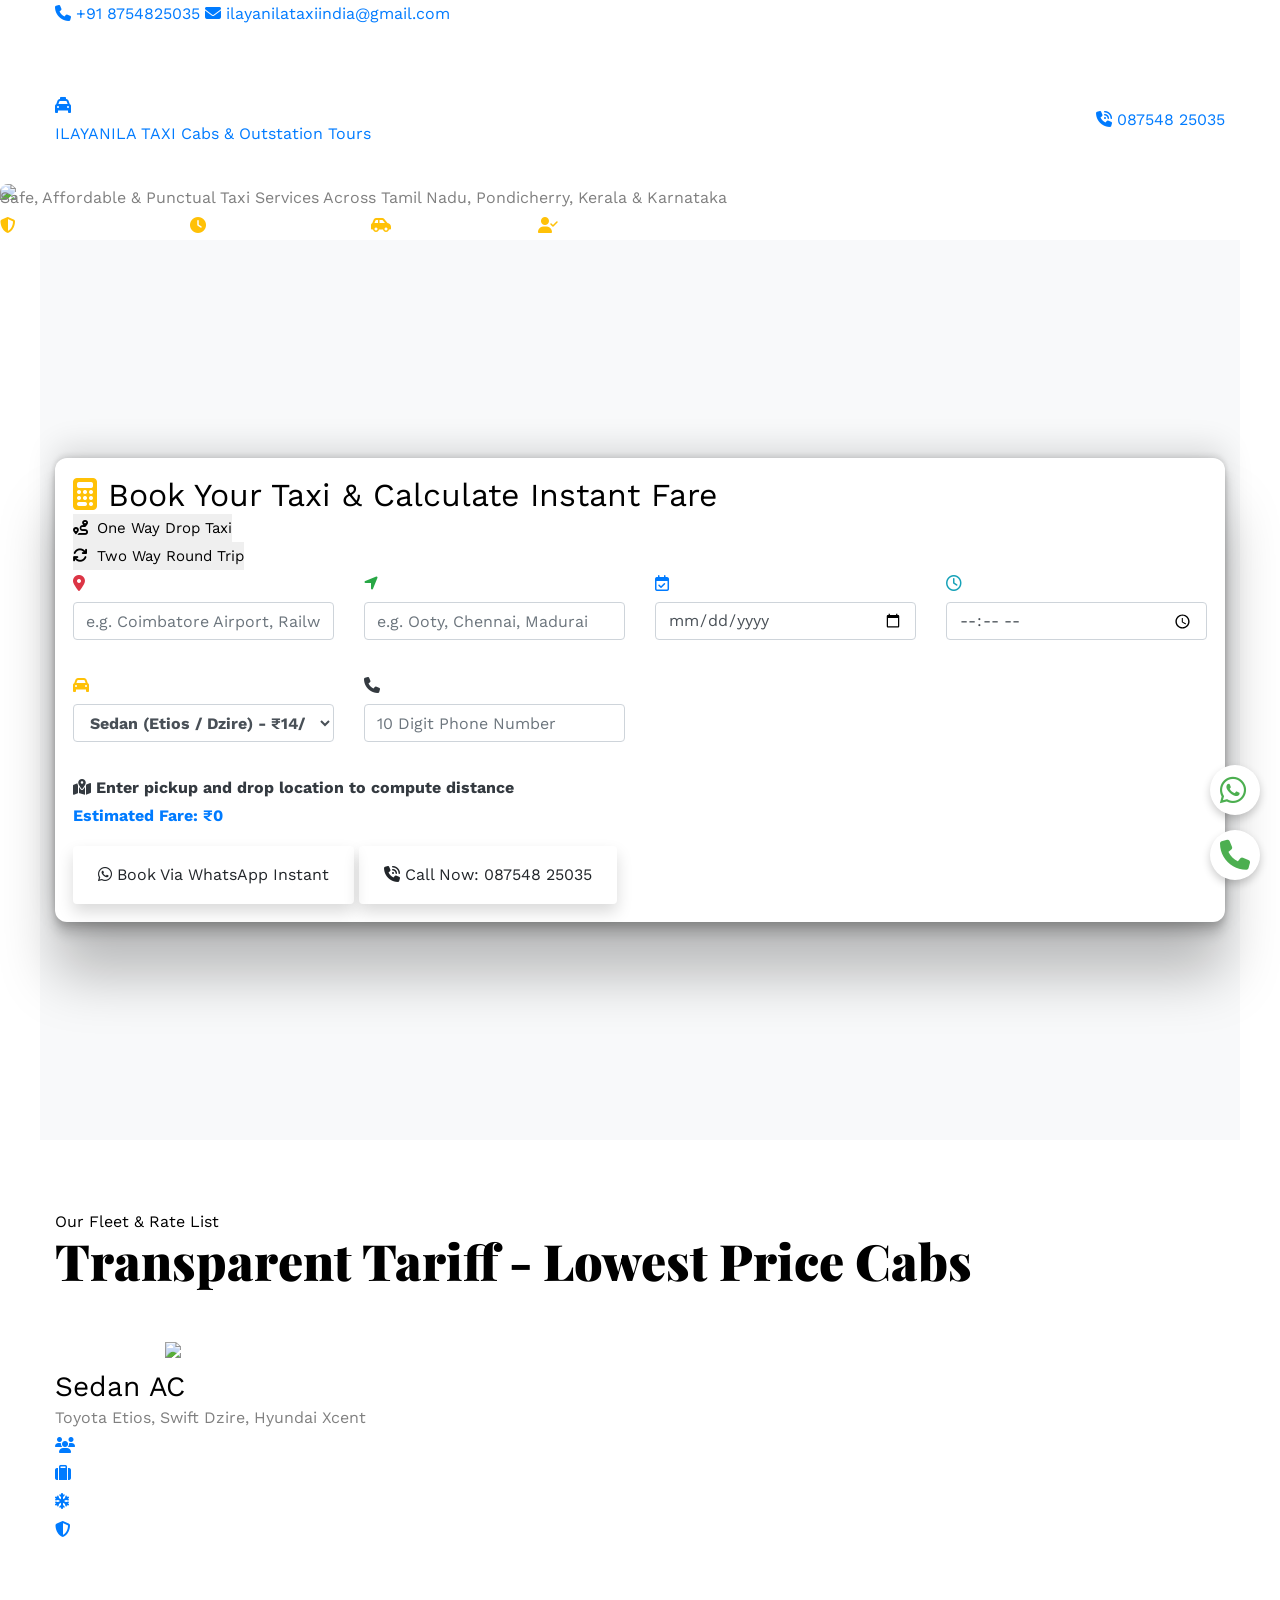
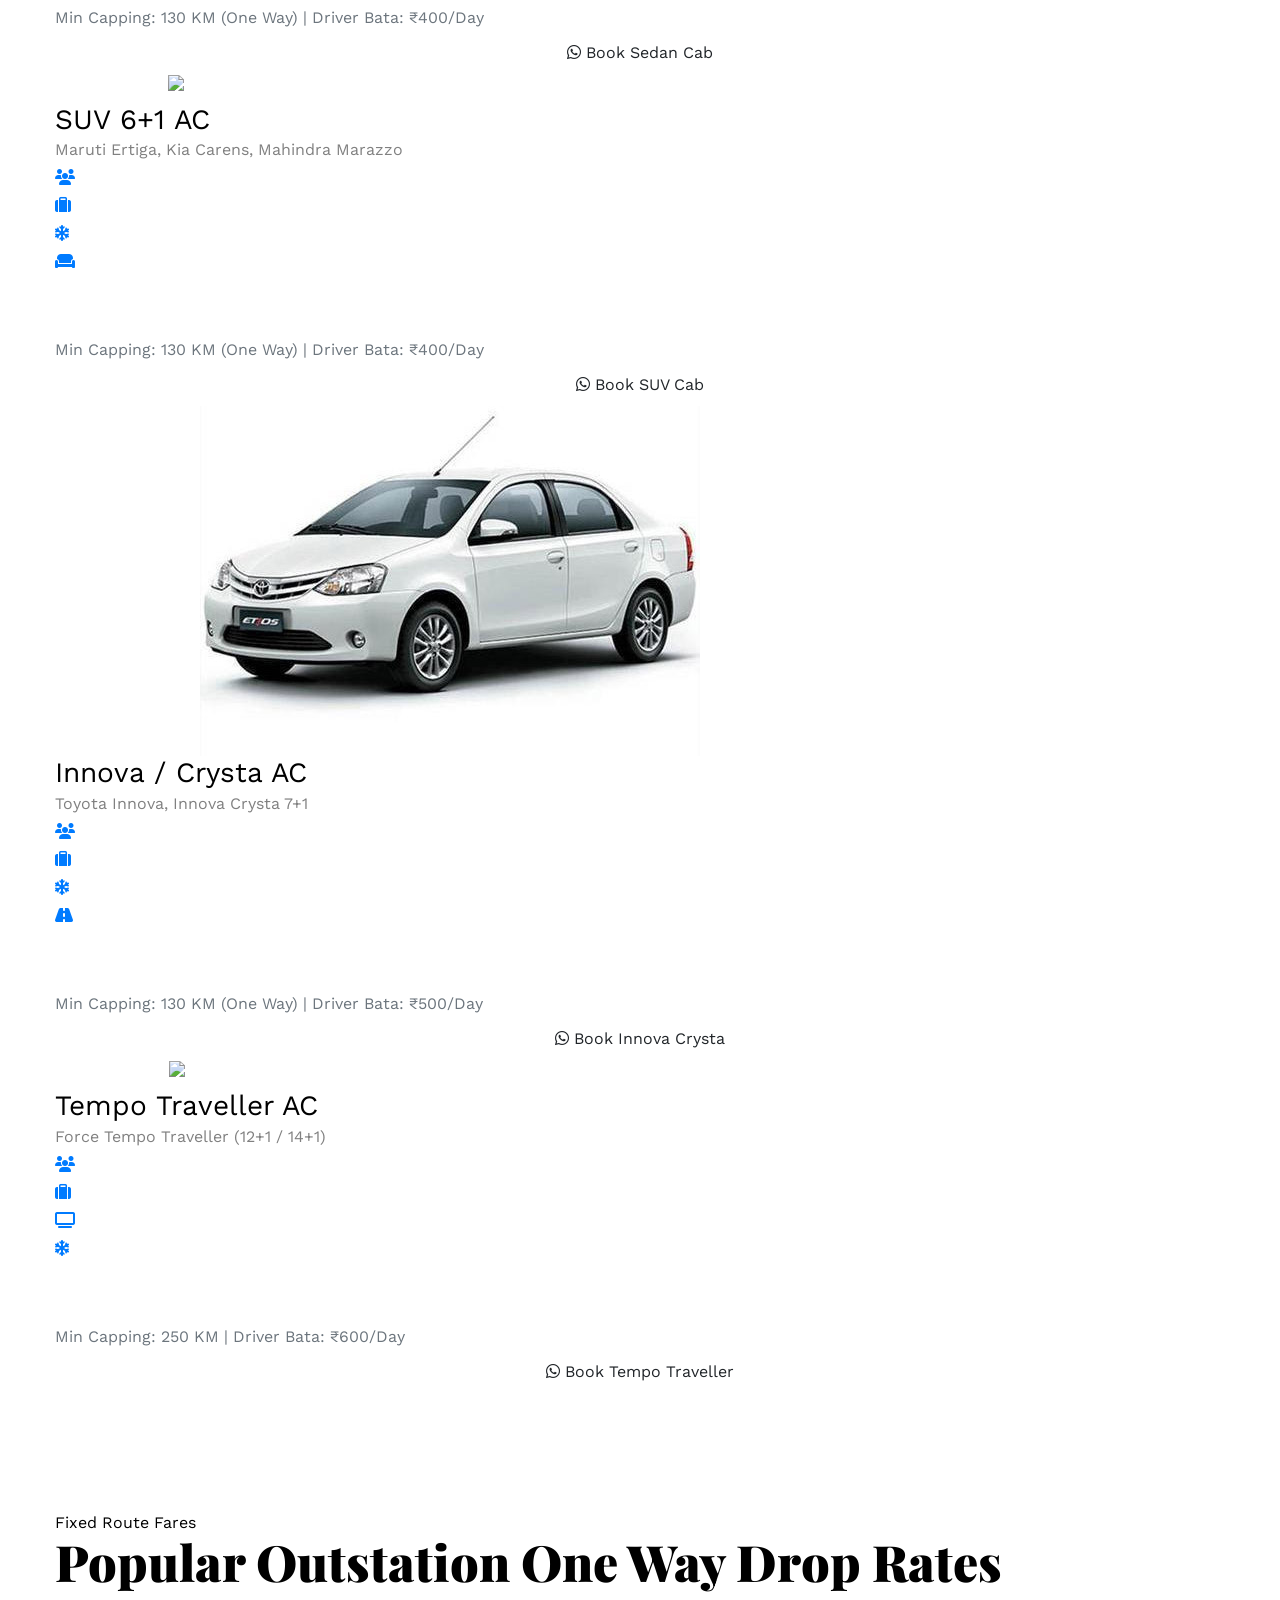
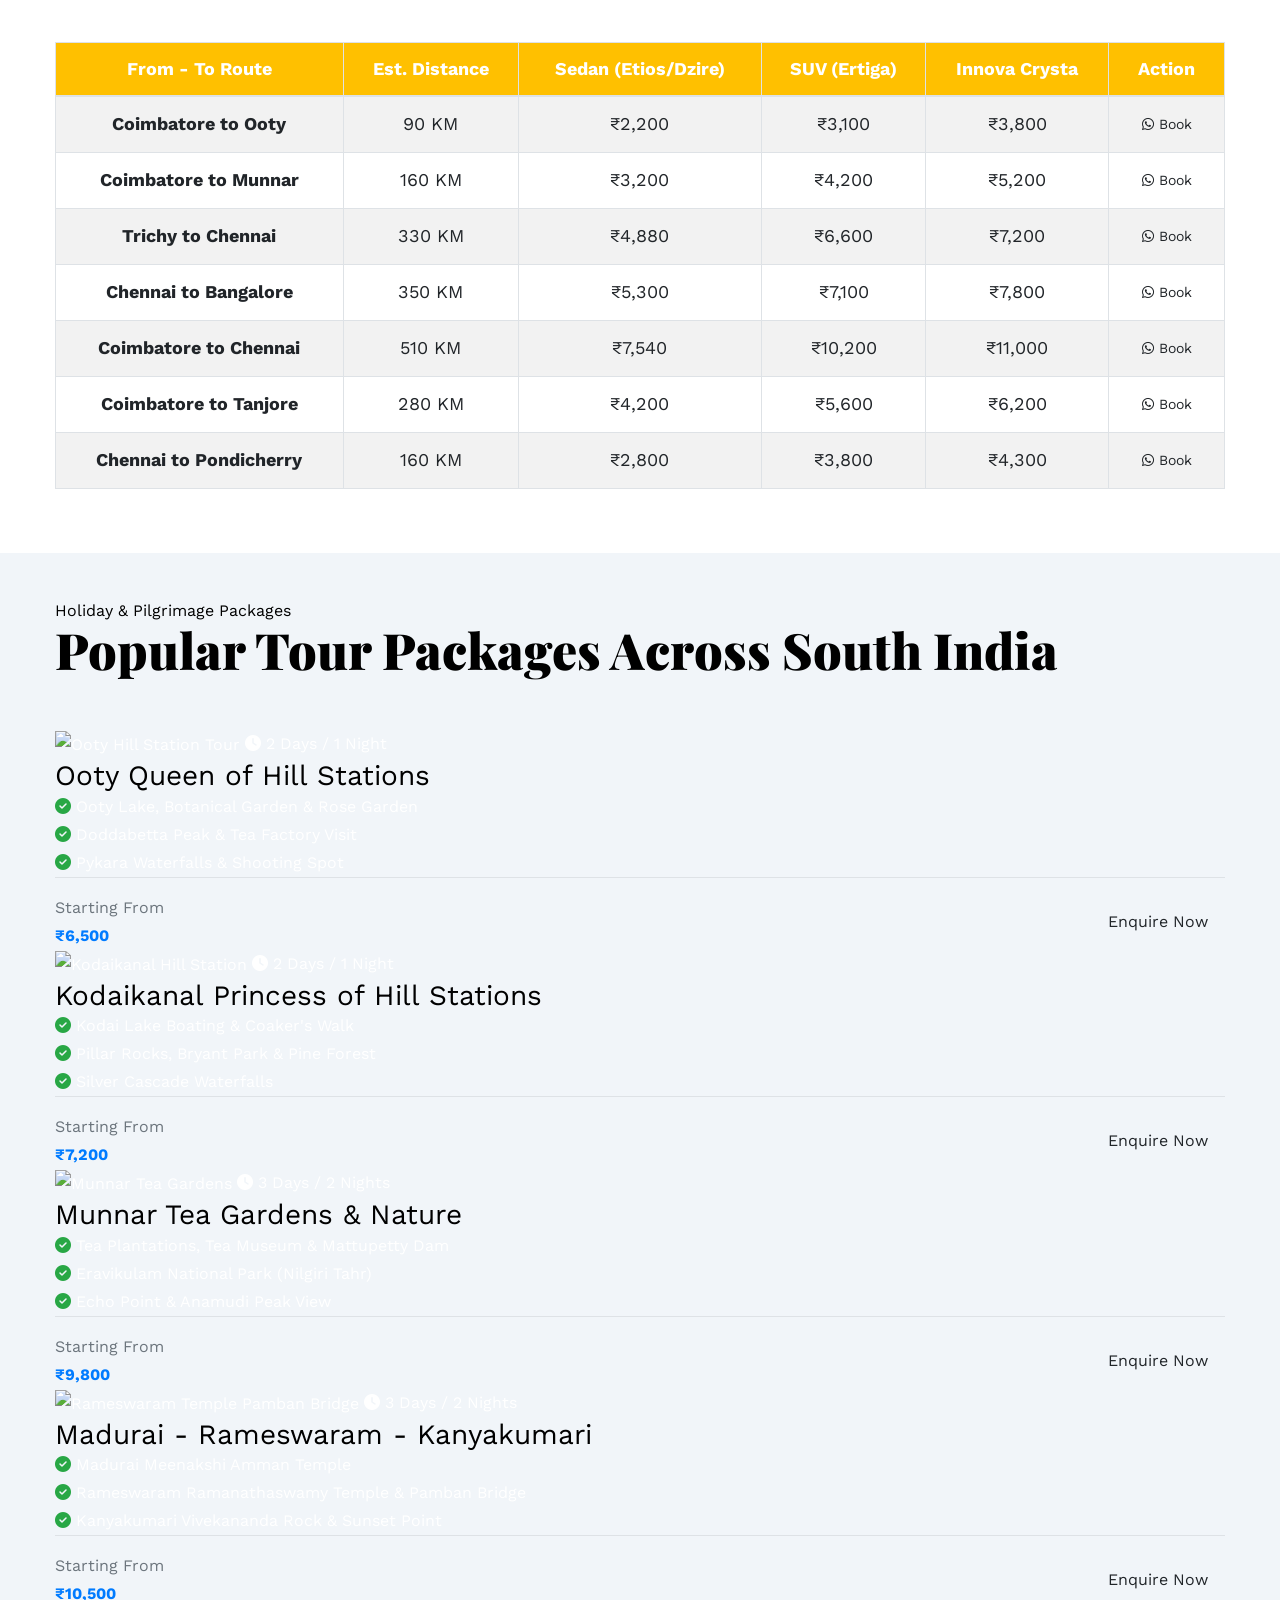
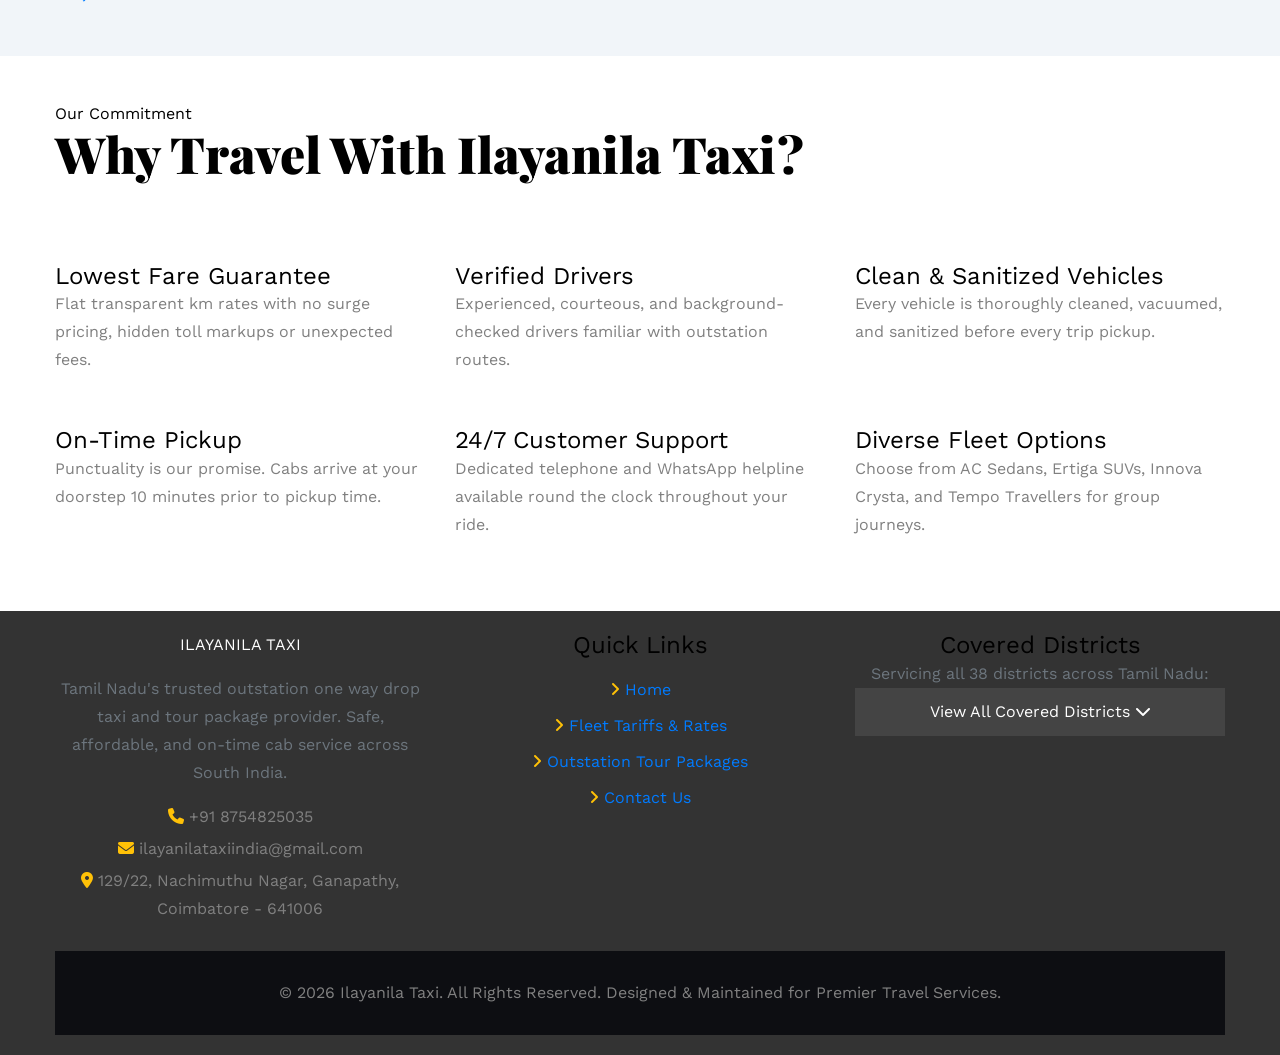
==== index.html @ 06a8012f "chore: optimize assets and update metadata Refined SEO titles and optimized Google Fonts loading. Re" ====
<!DOCTYPE html>

<html lang="en">
<head>
<meta charset="utf-8"/>
<meta content="IE=edge" http-equiv="X-UA-Compatible"/>
<meta content="width=device-width, initial-scale=1.0, maximum-scale=1.0, user-scalable=0" name="viewport"/>
<title>Ilayanila Taxi - Outstation Cabs & Tours in Tamil Nadu</title>
<!-- Fav Icon -->
<link href="assets/images/logo.png" rel="icon" type="image/x-icon"/>
<!-- Google Fonts -->
<link href="https://fonts.googleapis.com/css2?family=Playfair+Display:ital,wght@0,600;0,700;0,800;1,600&family=Work+Sans:ital,wght@0,400;0,500;0,600;0,700;0,800&display=swap" rel="stylesheet"/>
<!-- CDN Fallbacks for Bootstrap & FontAwesome -->
<link href="https://cdn.jsdelivr.net/npm/bootstrap@4.6.2/dist/css/bootstrap.min.css" rel="stylesheet"/>
<link href="https://cdnjs.cloudflare.com/ajax/libs/font-awesome/6.4.0/css/all.min.css" rel="stylesheet"/>
<!-- Local Template Stylesheets -->
<link href="assets/css/style.css" rel="stylesheet"/>
<link href="assets/css/responsive.css" rel="stylesheet"/>

<!-- Google tag (gtag.js) -->
<script async src="https://www.googletagmanager.com/gtag/js?id=AW-17446256307"></script>
<script>
  window.dataLayer = window.dataLayer || [];
  function gtag(){dataLayer.push(arguments);}
  gtag('js', new Date());

  gtag('config', 'AW-17446256307');
</script>
<!-- Event snippet for Purchase conversion page -->
<script>
  gtag('event', 'conversion', {
      'send_to': 'AW-17446256307/kimhCJKasIEbELP9gv9A',
      'value': 1.0,
      'currency': 'INR',
      'transaction_id': ''
  });
</script>

</head>
<body>
<div class="boxed_wrapper">

<!-- Top Header Contact Bar (Mi Cabs Style) -->
<div class="header-top-bar">
  <div class="auto-container">
    <div class="top-bar-inner">
      <div class="top-info">
        <a href="tel:+918754825035"><i class="fa-solid fa-phone"></i> +91 8754825035</a>
        <a href="mailto:ilayanilataxiindia@gmail.com"><i class="fa-solid fa-envelope"></i> ilayanilataxiindia@gmail.com</a>
        <span class="d-none d-md-inline"><i class="fa-solid fa-location-dot"></i> Ganapathy, Coimbatore</span>
      </div>
      <div>
        <span class="top-badge"><i class="fa-solid fa-bolt"></i> 24x7 Outstation Taxi & Tour Service</span>
      </div>
    </div>
  </div>
</div>

<!-- main header -->
<header class="main-header">
<div class="header-lower">
<div class="auto-container">
<div class="outer-box">
<div class="logo-box">
  <a href="index.html" class="brand-badge">
    <div class="brand-icon"><i class="fa-solid fa-taxi"></i></div>
    <div class="brand-text">
      <span class="brand-title">ILAYANILA TAXI</span>
      <span class="brand-sub">Cabs & Outstation Tours</span>
    </div>
  </a>
</div>

<div class="menu-area clearfix d-none d-lg-block">
<nav class="main-menu">
<ul class="navigation">
<li class="current"><a href="index.html">Home</a></li>
<li><a href="#tariff-sec">Fleet Tariffs</a></li>
<li><a href="Destination.html">Outstation Packages</a></li>
<li><a href="#why-choose">Why Us</a></li>
<li><a href="contact.html">Contact Us</a></li>
</ul>
</nav>
</div>

<div class="header-cta-group">
  <a href="tel:+918754825035" class="btn-header-call">
    <i class="fa-solid fa-phone-volume"></i>
    <span>087548 25035</span>
  </a>
</div>

</div>
</div>
</div>
</header>

<!-- Hero Carousel Banner -->
<section class="carousel">
  <div class="carousel-inner position-relative h-100">
    <div class="carousel-slide carousel-item active position-absolute w-100 h-100" style="transition: opacity 0.8s ease;">
      <img src="https://images.unsplash.com/photo-1596895111956-bf1cf0599ce5?auto=format&fit=crop&w=1920&q=80" alt="Ooty Hill Station Tea Garden Scenery - Ilayanila Taxi" referrerPolicy="no-referrer" />
    </div>
    <div class="carousel-slide carousel-item position-absolute w-100 h-100" style="opacity: 0; transition: opacity 0.8s ease;">
      <img src="https://images.unsplash.com/photo-1544644181-1484b3fdfc62?auto=format&fit=crop&w=1920&q=80" alt="Misty Nilgiri Hills Ooty Scenery" referrerPolicy="no-referrer" />
    </div>
    <div class="carousel-caption-custom">
      <h1 class="carousel-text">Premium Outstation Cabs & Tour Packages</h1>
      <p class="carousel-subtext">Safe, Affordable & Punctual Taxi Services Across Tamil Nadu, Pondicherry, Kerala & Karnataka</p>
      <div class="hero-highlights">
        <span class="hero-tag"><i class="fa-solid fa-shield-halved text-warning"></i> Zero Hidden Charges</span>
        <span class="hero-tag"><i class="fa-solid fa-clock text-warning"></i> 24x7 Instant Pickup</span>
        <span class="hero-tag"><i class="fa-solid fa-car-side text-warning"></i> Clean AC Vehicles</span>
        <span class="hero-tag"><i class="fa-solid fa-user-check text-warning"></i> Professional Drivers</span>
      </div>
    </div>
  </div>
</section>

<!-- Modern Booking Form (Mi Cabs Style) -->
<section id="FormLead" class="auto-container">
<div class="bookingform-details">
<div class="booking-header">
  <h2><i class="fa-solid fa-calculator text-warning"></i> Book Your Taxi & Calculate Instant Fare</h2>
</div>

<!-- Trip Type Tabs -->
<div class="tab-btn-group">
  <button type="button" class="tab-btn active" onclick="switchTripType(false, this)">
    <i class="fa-solid fa-route mr-1"></i> One Way Drop Taxi
  </button>
  <button type="button" class="tab-btn" onclick="switchTripType(true, this)">
    <i class="fa-solid fa-arrows-rotate mr-1"></i> Two Way Round Trip
  </button>
</div>

<form id="bookingForm" onsubmit="event.preventDefault(); submitBookingToWhatsApp();">
<div class="row">

<div class="col-lg-3 col-md-6 form-group position-relative-container mb-3">
  <label class="font-weight-bold mb-1"><i class="fa-solid fa-location-dot text-danger"></i> Pickup Location</label>
  <input type="text" id="from" class="form-control" placeholder="e.g. Coimbatore Airport, Railway Station" required autocomplete="off"/>
  <div id="from-suggestions" class="autocomplete-suggestions" style="display:none;"></div>
</div>

<div class="col-lg-3 col-md-6 form-group position-relative-container mb-3">
  <label class="font-weight-bold mb-1"><i class="fa-solid fa-location-arrow text-success"></i> Drop Location</label>
  <input type="text" id="to" class="form-control" placeholder="e.g. Ooty, Chennai, Madurai" required autocomplete="off"/>
  <div id="to-suggestions" class="autocomplete-suggestions" style="display:none;"></div>
</div>

<div class="col-lg-3 col-md-6 form-group mb-3">
  <label class="font-weight-bold mb-1"><i class="fa-regular fa-calendar-check text-primary"></i> Pickup Date</label>
  <input type="date" id="pickupdate" class="form-control" required />
</div>

<div class="col-lg-3 col-md-6 form-group mb-3">
  <label class="font-weight-bold mb-1"><i class="fa-regular fa-clock text-info"></i> Pickup Time</label>
  <input type="time" id="pickuptime" class="form-control" required />
</div>

<div class="col-lg-3 col-md-6 form-group mb-3">
  <label class="font-weight-bold mb-1"><i class="fa-solid fa-car text-warning"></i> Select Vehicle</label>
  <select id="vehicleSelect" class="form-control font-weight-bold" onchange="SumDistance();">
    <option value="Sedan">Sedan (Etios / Dzire) - ₹14/km</option>
    <option value="SUV">SUV 6+1 (Ertiga / Marazzo) - ₹19/km</option>
    <option value="Innova">Innova 7+1 / Crysta - ₹20/km</option>
    <option value="Tempo">Tempo Traveller (12+1) - ₹25/km</option>
  </select>
</div>

<div class="col-lg-3 col-md-6 form-group mb-3" id="dropdatediv">
  <label class="font-weight-bold mb-1"><i class="fa-regular fa-calendar-xmark text-danger"></i> Return Date</label>
  <input type="date" id="dropdate" class="form-control" />
</div>

<div class="col-lg-3 col-md-6 form-group mb-3" id="dropTimediv">
  <label class="font-weight-bold mb-1"><i class="fa-regular fa-clock text-danger"></i> Return Time</label>
  <input type="time" id="droptime" class="form-control" />
</div>

<div class="col-lg-3 col-md-6 form-group mb-3">
  <label class="font-weight-bold mb-1"><i class="fa-solid fa-phone text-dark"></i> Mobile Number</label>
  <input type="tel" id="mobile" class="form-control" placeholder="10 Digit Phone Number" requiredPattern="[0-9]{10}" required />
</div>

</div>

<!-- Real-time Fare Calculator & Distance Display -->
<input type="hidden" id="hiddendistance" value="0"/>
<div class="fare-calc-badge mb-3">
  <div>
    <span id="distance"><i class="fa-solid fa-map-location-dot"></i> Enter pickup and drop location to compute distance</span>
  </div>
  <div class="font-weight-bold font-size-18 text-primary" id="estimatedFareDisplay">
    Estimated Fare: ₹0
  </div>
</div>

<div class="btn-action-group">
  <button type="submit" class="btn btn-whatsapp py-3 px-4 shadow">
    <i class="fa-brands fa-whatsapp font-size-20"></i> Book Via WhatsApp Instant
  </button>
  <a href="tel:+918754825035" class="btn btn-call py-3 px-4 shadow">
    <i class="fa-solid fa-phone-volume"></i> Call Now: 087548 25035
  </a>
</div>

</form>
</div>
</section>

<!-- Vehicle Fleet & Tariff Section (Mi Cabs Style) -->
<section id="tariff-sec" class="py-5 my-4">
<div class="auto-container">
  <div class="sec-title">
    <h6>Our Fleet & Rate List</h6>
    <h2>Transparent Tariff - Lowest Price Cabs</h2>
  </div>

  <div class="fleet-grid">
    <!-- Sedan Card -->
    <div class="fleet-card">
      <div class="fleet-img-wrap">
        <span class="fleet-badge">Most Popular</span>
        <img src="assets/images/Toyota-Etios-830x460.jpg" alt="Sedan Etios Dzire Taxi" />
      </div>
      <div class="fleet-body">
        <h3 class="fleet-title">Sedan AC</h3>
        <p class="fleet-models">Toyota Etios, Swift Dzire, Hyundai Xcent</p>

        <div class="fleet-specs">
          <div class="fleet-spec-item"><i class="fa-solid fa-users text-primary"></i> 4 Passengers</div>
          <div class="fleet-spec-item"><i class="fa-solid fa-suitcase text-primary"></i> 2 Large Bags</div>
          <div class="fleet-spec-item"><i class="fa-solid fa-snowflake text-primary"></i> Full AC</div>
          <div class="fleet-spec-item"><i class="fa-solid fa-shield-halved text-primary"></i> Sanitized</div>
        </div>

        <div class="fleet-price-box">
          <div class="fleet-price-row">
            <span>One Way Drop Rate:</span>
            <span>₹14 / KM</span>
          </div>
          <div class="fleet-price-row">
            <span>Round Trip Rate:</span>
            <span>₹13 / KM</span>
          </div>
          <div class="fleet-price-row text-muted font-size-12 mt-1">
            <span>Min Capping: 130 KM (One Way) | Driver Bata: ₹400/Day</span>
          </div>
        </div>

        <a href="https://wa.me/918754825035?text=Hello%20Ilayanila%20Taxi,%20I%20want%20to%20book%20a%20Sedan%20Cab" target="_blank" class="btn btn-whatsapp w-100 py-2">
          <i class="fa-brands fa-whatsapp"></i> Book Sedan Cab
        </a>
      </div>
    </div>

    <!-- SUV Card -->
    <div class="fleet-card">
      <div class="fleet-img-wrap">
        <span class="fleet-badge">Family Choice</span>
        <img src="assets/images/carr.png" alt="SUV Ertiga Taxi" />
      </div>
      <div class="fleet-body">
        <h3 class="fleet-title">SUV 6+1 AC</h3>
        <p class="fleet-models">Maruti Ertiga, Kia Carens, Mahindra Marazzo</p>

        <div class="fleet-specs">
          <div class="fleet-spec-item"><i class="fa-solid fa-users text-primary"></i> 6 Passengers</div>
          <div class="fleet-spec-item"><i class="fa-solid fa-suitcase text-primary"></i> 3 Luggage</div>
          <div class="fleet-spec-item"><i class="fa-solid fa-snowflake text-primary"></i> Dual AC</div>
          <div class="fleet-spec-item"><i class="fa-solid fa-couch text-primary"></i> Reclining Seats</div>
        </div>

        <div class="fleet-price-box">
          <div class="fleet-price-row">
            <span>One Way Drop Rate:</span>
            <span>₹19 / KM</span>
          </div>
          <div class="fleet-price-row">
            <span>Round Trip Rate:</span>
            <span>₹17 / KM</span>
          </div>
          <div class="fleet-price-row text-muted font-size-12 mt-1">
            <span>Min Capping: 130 KM (One Way) | Driver Bata: ₹400/Day</span>
          </div>
        </div>

        <a href="https://wa.me/918754825035?text=Hello%20Ilayanila%20Taxi,%20I%20want%20to%20book%20an%20SUV%20Ertiga" target="_blank" class="btn btn-whatsapp w-100 py-2">
          <i class="fa-brands fa-whatsapp"></i> Book SUV Cab
        </a>
      </div>
    </div>

    <!-- Innova Crysta Card -->
    <div class="fleet-card">
      <div class="fleet-img-wrap">
        <span class="fleet-badge">Luxury & Comfort</span>
        <img src="assets/images/pro2.jpg" alt="Innova Crysta Taxi" />
      </div>
      <div class="fleet-body">
        <h3 class="fleet-title">Innova / Crysta AC</h3>
        <p class="fleet-models">Toyota Innova, Innova Crysta 7+1</p>

        <div class="fleet-specs">
          <div class="fleet-spec-item"><i class="fa-solid fa-users text-primary"></i> 7 Passengers</div>
          <div class="fleet-spec-item"><i class="fa-solid fa-suitcase text-primary"></i> 4 Large Bags</div>
          <div class="fleet-spec-item"><i class="fa-solid fa-snowflake text-primary"></i> Roof AC Vents</div>
          <div class="fleet-spec-item"><i class="fa-solid fa-road text-primary"></i> Smooth Highway</div>
        </div>

        <div class="fleet-price-box">
          <div class="fleet-price-row">
            <span>One Way Drop Rate:</span>
            <span>₹20 / KM</span>
          </div>
          <div class="fleet-price-row">
            <span>Round Trip Rate:</span>
            <span>₹18 / KM</span>
          </div>
          <div class="fleet-price-row text-muted font-size-12 mt-1">
            <span>Min Capping: 130 KM (One Way) | Driver Bata: ₹500/Day</span>
          </div>
        </div>

        <a href="https://wa.me/918754825035?text=Hello%20Ilayanila%20Taxi,%20I%20want%20to%20book%20Innova%20Crysta" target="_blank" class="btn btn-whatsapp w-100 py-2">
          <i class="fa-brands fa-whatsapp"></i> Book Innova Crysta
        </a>
      </div>
    </div>

    <!-- Tempo Traveller Card -->
    <div class="fleet-card">
      <div class="fleet-img-wrap">
        <span class="fleet-badge">Group Travels</span>
        <img src="assets/images/Screenshot 2024-11-29 092147.png" alt="Tempo Traveller" />
      </div>
      <div class="fleet-body">
        <h3 class="fleet-title">Tempo Traveller AC</h3>
        <p class="fleet-models">Force Tempo Traveller (12+1 / 14+1)</p>

        <div class="fleet-specs">
          <div class="fleet-spec-item"><i class="fa-solid fa-users text-primary"></i> 12 - 14 Seats</div>
          <div class="fleet-spec-item"><i class="fa-solid fa-suitcase text-primary"></i> Ample Space</div>
          <div class="fleet-spec-item"><i class="fa-solid fa-tv text-primary"></i> Music System</div>
          <div class="fleet-spec-item"><i class="fa-solid fa-snowflake text-primary"></i> Powerful AC</div>
        </div>

        <div class="fleet-price-box">
          <div class="fleet-price-row">
            <span>One Way Drop Rate:</span>
            <span>₹25 / KM</span>
          </div>
          <div class="fleet-price-row">
            <span>Round Trip Rate:</span>
            <span>₹22 / KM</span>
          </div>
          <div class="fleet-price-row text-muted font-size-12 mt-1">
            <span>Min Capping: 250 KM | Driver Bata: ₹600/Day</span>
          </div>
        </div>

        <a href="https://wa.me/918754825035?text=Hello%20Ilayanila%20Taxi,%20I%20want%20to%20book%20Tempo%20Traveller" target="_blank" class="btn btn-whatsapp w-100 py-2">
          <i class="fa-brands fa-whatsapp"></i> Book Tempo Traveller
        </a>
      </div>
    </div>
  </div>
</div>
</section>

<!-- Popular Fixed Route Tariffs Table Section -->
<section class="py-5 bg-white">
<div class="auto-container">
  <div class="sec-title">
    <h6>Fixed Route Fares</h6>
    <h2>Popular Outstation One Way Drop Rates</h2>
  </div>

  <div class="table-responsive">
    <table class="table table-bordered table-striped text-center">
      <thead>
        <tr>
          <th>From - To Route</th>
          <th>Est. Distance</th>
          <th>Sedan (Etios/Dzire)</th>
          <th>SUV (Ertiga)</th>
          <th>Innova Crysta</th>
          <th>Action</th>
        </tr>
      </thead>
      <tbody>
        <tr>
          <td class="font-weight-bold">Coimbatore to Ooty</td>
          <td>90 KM</td>
          <td>₹2,200</td>
          <td>₹3,100</td>
          <td>₹3,800</td>
          <td><a href="https://wa.me/918754825035?text=Booking%20Coimbatore%20to%20Ooty%20Cab" target="_blank" class="btn btn-sm btn-whatsapp"><i class="fa-brands fa-whatsapp"></i> Book</a></td>
        </tr>
        <tr>
          <td class="font-weight-bold">Coimbatore to Munnar</td>
          <td>160 KM</td>
          <td>₹3,200</td>
          <td>₹4,200</td>
          <td>₹5,200</td>
          <td><a href="https://wa.me/918754825035?text=Booking%20Coimbatore%20to%20Munnar%20Cab" target="_blank" class="btn btn-sm btn-whatsapp"><i class="fa-brands fa-whatsapp"></i> Book</a></td>
        </tr>
        <tr>
          <td class="font-weight-bold">Trichy to Chennai</td>
          <td>330 KM</td>
          <td>₹4,880</td>
          <td>₹6,600</td>
          <td>₹7,200</td>
          <td><a href="https://wa.me/918754825035?text=Booking%20Trichy%20to%20Chennai%20Cab" target="_blank" class="btn btn-sm btn-whatsapp"><i class="fa-brands fa-whatsapp"></i> Book</a></td>
        </tr>
        <tr>
          <td class="font-weight-bold">Chennai to Bangalore</td>
          <td>350 KM</td>
          <td>₹5,300</td>
          <td>₹7,100</td>
          <td>₹7,800</td>
          <td><a href="https://wa.me/918754825035?text=Booking%20Chennai%20to%20Bangalore%20Cab" target="_blank" class="btn btn-sm btn-whatsapp"><i class="fa-brands fa-whatsapp"></i> Book</a></td>
        </tr>
        <tr>
          <td class="font-weight-bold">Coimbatore to Chennai</td>
          <td>510 KM</td>
          <td>₹7,540</td>
          <td>₹10,200</td>
          <td>₹11,000</td>
          <td><a href="https://wa.me/918754825035?text=Booking%20Coimbatore%20to%20Chennai%20Cab" target="_blank" class="btn btn-sm btn-whatsapp"><i class="fa-brands fa-whatsapp"></i> Book</a></td>
        </tr>
        <tr>
          <td class="font-weight-bold">Coimbatore to Tanjore</td>
          <td>280 KM</td>
          <td>₹4,200</td>
          <td>₹5,600</td>
          <td>₹6,200</td>
          <td><a href="https://wa.me/918754825035?text=Booking%20Coimbatore%20to%20Tanjore%20Cab" target="_blank" class="btn btn-sm btn-whatsapp"><i class="fa-brands fa-whatsapp"></i> Book</a></td>
        </tr>
        <tr>
          <td class="font-weight-bold">Chennai to Pondicherry</td>
          <td>160 KM</td>
          <td>₹2,800</td>
          <td>₹3,800</td>
          <td>₹4,300</td>
          <td><a href="https://wa.me/918754825035?text=Booking%20Chennai%20to%20Pondicherry%20Cab" target="_blank" class="btn btn-sm btn-whatsapp"><i class="fa-brands fa-whatsapp"></i> Book</a></td>
        </tr>
      </tbody>
    </table>
  </div>
</div>
</section>

<!-- Tour Packages Section (Mi Cabs Style) -->
<section class="py-5" style="background: #f1f5f9;">
<div class="auto-container">
  <div class="sec-title">
    <h6>Holiday & Pilgrimage Packages</h6>
    <h2>Popular Tour Packages Across South India</h2>
  </div>

  <div class="tour-grid">
    <!-- Ooty Package -->
    <div class="tour-card">
      <div class="tour-card-img">
        <img src="assets/images/gallery-1.jpg" alt="Ooty Hill Station Tour" />
        <span class="tour-duration-tag"><i class="fa-solid fa-clock"></i> 2 Days / 1 Night</span>
      </div>
      <div class="tour-card-body">
        <h3 class="tour-card-title">Ooty Queen of Hill Stations</h3>
        <ul class="tour-highlights-list">
          <li><i class="fa-solid fa-circle-check text-success"></i> Ooty Lake, Botanical Garden & Rose Garden</li>
          <li><i class="fa-solid fa-circle-check text-success"></i> Doddabetta Peak & Tea Factory Visit</li>
          <li><i class="fa-solid fa-circle-check text-success"></i> Pykara Waterfalls & Shooting Spot</li>
        </ul>
        <div class="d-flex justify-content-between align-items-center mt-auto pt-3 border-top">
          <div>
            <span class="text-muted font-size-12">Starting From</span>
            <div class="font-weight-bold text-primary font-size-18">₹6,500</div>
          </div>
          <a href="https://wa.me/918754825035?text=Enquiry%20for%20Ooty%20Tour%20Package" target="_blank" class="btn btn-whatsapp px-3">Enquire Now</a>
        </div>
      </div>
    </div>

    <!-- Kodaikanal Package -->
    <div class="tour-card">
      <div class="tour-card-img">
        <img src="assets/images/gallery-2.jpg" alt="Kodaikanal Hill Station" />
        <span class="tour-duration-tag"><i class="fa-solid fa-clock"></i> 2 Days / 1 Night</span>
      </div>
      <div class="tour-card-body">
        <h3 class="tour-card-title">Kodaikanal Princess of Hill Stations</h3>
        <ul class="tour-highlights-list">
          <li><i class="fa-solid fa-circle-check text-success"></i> Kodai Lake Boating & Coaker's Walk</li>
          <li><i class="fa-solid fa-circle-check text-success"></i> Pillar Rocks, Bryant Park & Pine Forest</li>
          <li><i class="fa-solid fa-circle-check text-success"></i> Silver Cascade Waterfalls</li>
        </ul>
        <div class="d-flex justify-content-between align-items-center mt-auto pt-3 border-top">
          <div>
            <span class="text-muted font-size-12">Starting From</span>
            <div class="font-weight-bold text-primary font-size-18">₹7,200</div>
          </div>
          <a href="https://wa.me/918754825035?text=Enquiry%20for%20Kodaikanal%20Tour%20Package" target="_blank" class="btn btn-whatsapp px-3">Enquire Now</a>
        </div>
      </div>
    </div>

    <!-- Munnar Package -->
    <div class="tour-card">
      <div class="tour-card-img">
        <img src="assets/images/gallery-3.jpg" alt="Munnar Tea Gardens" />
        <span class="tour-duration-tag"><i class="fa-solid fa-clock"></i> 3 Days / 2 Nights</span>
      </div>
      <div class="tour-card-body">
        <h3 class="tour-card-title">Munnar Tea Gardens & Nature</h3>
        <ul class="tour-highlights-list">
          <li><i class="fa-solid fa-circle-check text-success"></i> Tea Plantations, Tea Museum & Mattupetty Dam</li>
          <li><i class="fa-solid fa-circle-check text-success"></i> Eravikulam National Park (Nilgiri Tahr)</li>
          <li><i class="fa-solid fa-circle-check text-success"></i> Echo Point & Anamudi Peak View</li>
        </ul>
        <div class="d-flex justify-content-between align-items-center mt-auto pt-3 border-top">
          <div>
            <span class="text-muted font-size-12">Starting From</span>
            <div class="font-weight-bold text-primary font-size-18">₹9,800</div>
          </div>
          <a href="https://wa.me/918754825035?text=Enquiry%20for%20Munnar%20Tour%20Package" target="_blank" class="btn btn-whatsapp px-3">Enquire Now</a>
        </div>
      </div>
    </div>

    <!-- Madurai Rameswaram Kanyakumari -->
    <div class="tour-card">
      <div class="tour-card-img">
        <img src="assets/images/gallery-4.jpg" alt="Rameswaram Temple Pamban Bridge" />
        <span class="tour-duration-tag"><i class="fa-solid fa-clock"></i> 3 Days / 2 Nights</span>
      </div>
      <div class="tour-card-body">
        <h3 class="tour-card-title">Madurai - Rameswaram - Kanyakumari</h3>
        <ul class="tour-highlights-list">
          <li><i class="fa-solid fa-circle-check text-success"></i> Madurai Meenakshi Amman Temple</li>
          <li><i class="fa-solid fa-circle-check text-success"></i> Rameswaram Ramanathaswamy Temple & Pamban Bridge</li>
          <li><i class="fa-solid fa-circle-check text-success"></i> Kanyakumari Vivekananda Rock & Sunset Point</li>
        </ul>
        <div class="d-flex justify-content-between align-items-center mt-auto pt-3 border-top">
          <div>
            <span class="text-muted font-size-12">Starting From</span>
            <div class="font-weight-bold text-primary font-size-18">₹10,500</div>
          </div>
          <a href="https://wa.me/918754825035?text=Enquiry%20for%20Madurai%20Rameswaram%20Kanyakumari%20Tour" target="_blank" class="btn btn-whatsapp px-3">Enquire Now</a>
        </div>
      </div>
    </div>
  </div>
</div>
</section>

<!-- Why Choose Ilayanila Taxi -->
<section id="why-choose" class="py-5 bg-white">
<div class="auto-container">
  <div class="sec-title">
    <h6>Our Commitment</h6>
    <h2>Why Travel With Ilayanila Taxi?</h2>
  </div>

  <div class="row">
    <div class="col-lg-4 col-md-6 mb-4">
      <div class="feature-box">
        <div class="feature-icon"><i class="fa-solid fa-sack-dollar"></i></div>
        <h4>Lowest Fare Guarantee</h4>
        <p>Flat transparent km rates with no surge pricing, hidden toll markups or unexpected fees.</p>
      </div>
    </div>

    <div class="col-lg-4 col-md-6 mb-4">
      <div class="feature-box">
        <div class="feature-icon"><i class="fa-solid fa-user-shield"></i></div>
        <h4>Verified Drivers</h4>
        <p>Experienced, courteous, and background-checked drivers familiar with outstation routes.</p>
      </div>
    </div>

    <div class="col-lg-4 col-md-6 mb-4">
      <div class="feature-box">
        <div class="feature-icon"><i class="fa-solid fa-spray-can-sparkles"></i></div>
        <h4>Clean & Sanitized Vehicles</h4>
        <p>Every vehicle is thoroughly cleaned, vacuumed, and sanitized before every trip pickup.</p>
      </div>
    </div>

    <div class="col-lg-4 col-md-6 mb-4">
      <div class="feature-box">
        <div class="feature-icon"><i class="fa-solid fa-clock"></i></div>
        <h4>On-Time Pickup</h4>
        <p>Punctuality is our promise. Cabs arrive at your doorstep 10 minutes prior to pickup time.</p>
      </div>
    </div>

    <div class="col-lg-4 col-md-6 mb-4">
      <div class="feature-box">
        <div class="feature-icon"><i class="fa-solid fa-headset"></i></div>
        <h4>24/7 Customer Support</h4>
        <p>Dedicated telephone and WhatsApp helpline available round the clock throughout your ride.</p>
      </div>
    </div>

    <div class="col-lg-4 col-md-6 mb-4">
      <div class="feature-box">
        <div class="feature-icon"><i class="fa-solid fa-car-side"></i></div>
        <h4>Diverse Fleet Options</h4>
        <p>Choose from AC Sedans, Ertiga SUVs, Innova Crysta, and Tempo Travellers for group journeys.</p>
      </div>
    </div>
  </div>
</div>
</section>

<!-- Footer -->
<footer class="footer">
<div class="auto-container">
  <div class="row">
    <div class="col-lg-4 col-md-6 mb-4">
      <span>ILAYANILA TAXI</span>
      <p class="mt-3 text-muted">Tamil Nadu's trusted outstation one way drop taxi and tour package provider. Safe, affordable, and on-time cab service across South India.</p>
      <div class="mt-3 font-weight-bold text-light">
        <p class="mb-1"><i class="fa-solid fa-phone text-warning"></i> +91 8754825035</p>
        <p class="mb-1"><i class="fa-solid fa-envelope text-warning"></i> ilayanilataxiindia@gmail.com</p>
        <p class="mb-1"><i class="fa-solid fa-location-dot text-warning"></i> 129/22, Nachimuthu Nagar, Ganapathy, Coimbatore - 641006</p>
      </div>
    </div>

    <div class="col-lg-4 col-md-6 mb-4">
      <h4>Quick Links</h4>
      <ul class="list-unstyled mt-3 font-size-14 text-light">
        <li class="mb-2"><a href="index.html"><i class="fa-solid fa-angle-right text-warning"></i> Home</a></li>
        <li class="mb-2"><a href="#tariff-sec"><i class="fa-solid fa-angle-right text-warning"></i> Fleet Tariffs & Rates</a></li>
        <li class="mb-2"><a href="Destination.html"><i class="fa-solid fa-angle-right text-warning"></i> Outstation Tour Packages</a></li>
        <li class="mb-2"><a href="contact.html"><i class="fa-solid fa-angle-right text-warning"></i> Contact Us</a></li>
      </ul>
    </div>

    <div class="col-lg-4 col-md-12 mb-4">
      <h4>Covered Districts</h4>
      <p class="text-muted font-size-13">Servicing all 38 districts across Tamil Nadu:</p>
      <button class="collapsible">View All Covered Districts <i class="fa-solid fa-chevron-down"></i></button>
      <div class="content" style="display:none;">
        <ul class="district-list">
          <li>Ariyalur</li><li>Chengalpattu</li><li>Chennai</li><li>Coimbatore</li>
          <li>Cuddalore</li><li>Dharmapuri</li><li>Dindigul</li><li>Erode</li>
          <li>Kallakurichi</li><li>Kanchipuram</li><li>Kanyakumari</li><li>Karur</li>
          <li>Krishnagiri</li><li>Madurai</li><li>Mayiladuthurai</li><li>Nagapattinam</li>
          <li>Namakkal</li><li>Nilgiris (Ooty)</li><li>Perambalur</li><li>Pudukkottai</li>
          <li>Ramanathapuram</li><li>Ranipet</li><li>Salem</li><li>Sivaganga</li>
          <li>Tenkasi</li><li>Thanjavur</li><li>Theni</li><li>Thoothukudi</li>
          <li>Tiruchirappalli</li><li>Tirunelveli</li><li>Tirupathur</li><li>Tiruppur</li>
          <li>Tiruvallur</li><li>Tiruvannamalai</li><li>Tiruvarur</li><li>Vellore</li>
          <li>Viluppuram</li><li>Virudhunagar</li>
        </ul>
      </div>
    </div>
  </div>

  <div class="footer-bottom text-center">
    <p>© 2026 Ilayanila Taxi. All Rights Reserved. Designed & Maintained for Premier Travel Services.</p>
  </div>
</div>
</footer>

<!-- Floating Desktop Contact Icons -->
<div class="contact-icons d-none d-md-flex">
  <a href="https://wa.me/918754825035?text=Hello%20Ilayanila%20Taxi,%20I%20would%20like%20to%20book%20a%20cab" target="_blank" class="whatsapp-icon" title="Chat on WhatsApp"><i class="fa-brands fa-whatsapp"></i></a>
  <a href="tel:+918754825035" class="call-icon" title="Call Us"><i class="fa-solid fa-phone"></i></a>
</div>

<!-- Fixed Mobile Bottom Action Bar (Mi Cabs Style) -->
<div class="mobile-bottom-bar d-md-none">
  <a href="tel:+918754825035" class="mobile-btn-call">
    <i class="fa-solid fa-phone"></i> Call 087548 25035
  </a>
  <a href="https://wa.me/918754825035?text=Hello%20Ilayanila%20Taxi,%20I%20want%20to%20book%20a%20cab" target="_blank" class="mobile-btn-whatsapp">
    <i class="fa-brands fa-whatsapp"></i> WhatsApp Book
  </a>
</div>

</div><!-- boxed_wrapper -->

<!-- Scripts -->
<script src="https://code.jquery.com/jquery-3.6.0.min.js"></script>
<script src="https://cdn.jsdelivr.net/npm/bootstrap@4.6.2/dist/js/bootstrap.bundle.min.js"></script>

<script>
let isTwoWay = false;
let fromCoords = null;
let toCoords = null;

function switchTripType(twoWay, btnElement) {
    isTwoWay = twoWay;
    const buttons = document.querySelectorAll('.tab-btn');
    buttons.forEach(b => b.classList.remove('active'));
    if (btnElement) btnElement.classList.add('active');

    const dropDateDiv = document.getElementById('dropdatediv');
    const dropTimeDiv = document.getElementById('dropTimediv');

    if (twoWay) {
        dropDateDiv.style.display = 'block';
        dropTimeDiv.style.display = 'block';
    } else {
        dropDateDiv.style.display = 'none';
        dropTimeDiv.style.display = 'none';
    }
    calculateDistanceOSM();
}

function getPerKmRate(vehicle) {
    if (isTwoWay) {
        if (vehicle === 'Sedan') return 13;
        if (vehicle === 'SUV') return 17;
        if (vehicle === 'Innova') return 18;
        if (vehicle === 'Tempo') return 22;
    } else {
        if (vehicle === 'Sedan') return 14;
        if (vehicle === 'SUV') return 19;
        if (vehicle === 'Innova') return 20;
        if (vehicle === 'Tempo') return 25;
    }
    return 14;
}

function getDriverBata(vehicle) {
    if (vehicle === 'Innova') return 500;
    if (vehicle === 'Tempo') return 600;
    return 400;
}

function SumDistance() {
    const distInput = parseFloat(document.getElementById('hiddendistance').value) || 0;
    const vehicle = document.getElementById('vehicleSelect').value;
    const ratePerKm = getPerKmRate(vehicle);
    const driverBata = getDriverBata(vehicle);

    if (distInput > 0) {
        let totalFare = (distInput * ratePerKm) + driverBata;
        document.getElementById('estimatedFareDisplay').innerText = `Estimated Fare: ₹${Math.round(totalFare).toLocaleString('en-IN')} (${ratePerKm}/km + ₹${driverBata} Bata)`;
    } else {
        document.getElementById('estimatedFareDisplay').innerText = `Estimated Fare: ₹0 (${ratePerKm}/km)`;
    }
}

function submitBookingToWhatsApp() {
    const from = document.getElementById('from').value;
    const to = document.getElementById('to').value;
    const pDate = document.getElementById('pickupdate').value;
    const pTime = document.getElementById('pickuptime').value;
    const vehicle = document.getElementById('vehicleSelect').value;
    const mobile = document.getElementById('mobile').value;
    const dist = document.getElementById('hiddendistance').value;

    const tripTypeStr = isTwoWay ? "Two Way Round Trip" : "One Way Drop";
    const msg = `*New Cab Booking Request - Ilayanila Taxi*%0A%0A` +
                `*Trip Type:* ${tripTypeStr}%0A` +
                `*From:* ${from}%0A` +
                `*To:* ${to}%0A` +
                `*Date:* ${pDate} at ${pTime}%0A` +
                `*Vehicle:* ${vehicle}%0A` +
                `*Est. Distance:* ${dist} KM%0A` +
                `*Mobile:* ${mobile}`;

    window.open(`https://wa.me/918754825035?text=${msg}`, '_blank');
}

function setupNominatimAutocomplete(inputId, suggestionsId, onSelectCallback) {
    const input = document.getElementById(inputId);
    const suggestionsContainer = document.getElementById(suggestionsId);
    let debounceTimer;

    input.addEventListener('input', function() {
        clearTimeout(debounceTimer);
        const query = this.value.trim();
        if (query.length < 3) {
            suggestionsContainer.style.display = 'none';
            return;
        }

        debounceTimer = setTimeout(() => {
            fetch(`https://nominatim.openstreetmap.org/search?format=json&q=${encodeURIComponent(query)}&countrycodes=in&limit=5`)
                .then(response => response.json())
                .then(data => {
                    suggestionsContainer.innerHTML = '';
                    if (data && data.length > 0) {
                        data.forEach(item => {
                            const div = document.createElement('div');
                            div.className = 'autocomplete-suggestion';
                            div.innerText = item.display_name;
                            div.addEventListener('click', function() {
                                input.value = item.display_name;
                                suggestionsContainer.style.display = 'none';
                                onSelectCallback({
                                    lat: parseFloat(item.lat),
                                    lon: parseFloat(item.lon),
                                    name: item.display_name
                                });
                            });
                            suggestionsContainer.appendChild(div);
                        });
                        suggestionsContainer.style.display = 'block';
                    } else {
                        suggestionsContainer.style.display = 'none';
                    }
                })
                .catch(err => {
                    suggestionsContainer.style.display = 'none';
                });
        }, 300);
    });

    document.addEventListener('click', function(e) {
        if (e.target !== input && !suggestionsContainer.contains(e.target)) {
            suggestionsContainer.style.display = 'none';
        }
    });
}

function calculateDistanceOSM() {
    if (!fromCoords || !toCoords) return;

    const R = 6371;
    const dLat = (toCoords.lat - fromCoords.lat) * Math.PI / 180;
    const dLon = (toCoords.lon - fromCoords.lon) * Math.PI / 180;
    const a = Math.sin(dLat / 2) * Math.sin(dLat / 2) +
              Math.cos(fromCoords.lat * Math.PI / 180) * Math.cos(toCoords.lat * Math.PI / 180) *
              Math.sin(dLon / 2) * Math.sin(dLon / 2);
    const c = 2 * Math.atan2(Math.sqrt(a), Math.sqrt(1 - a));
    let distance = R * c * 1.25;

    if (isTwoWay && distance < 250) {
        distance = 250;
    } else if (!isTwoWay && distance < 130) {
        distance = 130;
    }

    document.getElementById('distance').innerText = `Distance: ${distance.toFixed(1)} KM`;
    document.getElementById('hiddendistance').value = distance.toFixed(1);
    SumDistance();
}

let currentSlide = 0;
function showSlide(index) {
    const slides = document.querySelectorAll('.carousel-slide');
    if (!slides.length) return;
    if (index >= slides.length) currentSlide = 0;
    else if (index < 0) currentSlide = slides.length - 1;
    else currentSlide = index;
    slides.forEach((slide, i) => {
        slide.style.opacity = i === currentSlide ? '1' : '0';
        slide.style.zIndex = i === currentSlide ? '2' : '1';
    });
}
function nextSlide() { showSlide(currentSlide + 1); }
setInterval(nextSlide, 5000);

window.onload = function () {
    // Universal image error fallback handler
    document.querySelectorAll('img').forEach(function(img) {
        img.addEventListener('error', function() {
            const src = this.getAttribute('src') || '';
            if (src.includes('pro') || src.includes('Etios') || src.includes('carr')) {
                this.src = 'https://images.unsplash.com/photo-1549317661-bd32c8ce0db2?auto=format&fit=crop&w=800&q=80';
            } else if (src.includes('banner') || src.includes('gallery') || src.includes('covai') || src.includes('tanjore') || src.includes('pondicherry')) {
                this.src = 'https://images.unsplash.com/photo-1582510003544-4d00b7f74220?auto=format&fit=crop&w=800&q=80';
            } else {
                this.src = 'https://images.unsplash.com/photo-1552519507-da3b142c6e3d?auto=format&fit=crop&w=800&q=80';
            }
        });
    });

    const coll = document.querySelector('.collapsible');
    if (coll) {
        coll.addEventListener('click', function() {
            const content = this.nextElementSibling;
            content.style.display = content.style.display === 'block' ? 'none' : 'block';
        });
    }

    document.getElementById('dropdatediv').style.display = 'none';
    document.getElementById('dropTimediv').style.display = 'none';

    setupNominatimAutocomplete('from', 'from-suggestions', function(coords) {
        fromCoords = coords;
        calculateDistanceOSM();
    });

    setupNominatimAutocomplete('to', 'to-suggestions', function(coords) {
        toCoords = coords;
        calculateDistanceOSM();
    });
};
</script>
</body>
</html>
---- assets/css/style.css ----
/* Css For  my one way taxi */

 /************ TABLE OF CONTENTS ***************
1. Fonts
2. Reset
3. Global
4. Main Header/style-one/style-two
5. Main Slider/style-one/style-two
6. Intro Section
7. Welcome Section
9. Cta Section
8. Research Fields
10. Testimonial Section
11. Researches Section
12. Team Section
14. Video
15. Fact Counter
16. News Section
19. Clients Section
20. Main Footer
21. Footer Bottom
22. Research Style Two
23. Innovative Solution
24. Discover Section
25. Testimonial Section
26. Chooseus Section
27. News Style Two
28. Page Title
29. Research Page Section
30. Research Details
31. Professor Page Section
32. Professor Details
33. About Section
34. Error Section
35. Blog Page Section
36. Blog Details
37. Blog Sidebar
38. Contact Section
39. Google Map


**********************************************/



 /*** 

====================================================================
  Reset
====================================================================

 ***/
 * {
   margin: 0px;
   padding: 0px;
   border: none;
   outline: none;
 }


 /*** 

====================================================================
  Global Settings
====================================================================

 ***/


 body {
   font-size: 16px;
   color: white;
   line-height: 28px;
   font-weight: 400;
   background: #ffffff;
   font-family: 'Work Sans', sans-serif;
   background-size: cover;
   background-repeat: no-repeat;
   background-position: center top;
   -webkit-font-smoothing: antialiased;
 }

 @media (min-width:1200px) {
   .container {
     max-width: 1170px;
     padding: 0px 15px;
   }
 }

 .large-container {
   max-width: 1450px;
   padding: 0px 15px;
   margin: 0 auto;
 }

 .container-fluid {
   padding: 0px;
 }

 .auto-container {
   position: static;
   max-width: 1200px;
   padding: 0px 15px;
   margin: 0 auto;
 }

 .small-container {
   max-width: 680px;
   margin: 0 auto;
 }

 .boxed_wrapper {
   position: relative;
   margin: 0 auto;
   overflow: hidden !important;
   width: 100%;
   min-width: 300px;
 }


 a {
   text-decoration: none;
   transition: all 500ms ease;
   -moz-transition: all 500ms ease;
   -webkit-transition: all 500ms ease;
   -ms-transition: all 500ms ease;
   -o-transition: all 500ms ease;
 }

 a:hover {
   text-decoration: none;
   outline: none;
 }

 input,
 button,
 select,
 textarea {
   font-family: 'Work Sans', sans-serif;
   font-weight: 400;
   font-size: 15px;
 }

 ul,
 li {
   list-style: none;
   padding: 0px;
   margin: 0px;
 }

 input {
   transition: all 500ms ease;
 }

 button:focus,
 input:focus,
 textarea:focus {
   outline: none;
   box-shadow: none;
   transition: all 500ms ease;
 }

 p {
   position: relative;
   font-family: 'Work Sans', sans-serif;
   color: #808080;
   font-weight: 400;
   margin: 0px;
   transition: all 500ms ease;
 }

 h1,
 h2,
 h3,
 h4,
 h5,
 h6 {
   position: relative;
   font-family: 'Work Sans', sans-serif;
   font-weight: 400;
   color: black;
   margin: 0px;
   transition: all 500ms ease;
 }

 /* Preloader */

 .handle-preloader {
   align-items: center;
   -webkit-align-items: center;
   display: flex;
   display: -ms-flexbox;
   height: 100%;
   justify-content: center;
   -webkit-justify-content: center;
   position: fixed;
   left: 0;
   top: 0;
   width: 100%;
   z-index: 9999999;
 }

 .preloader-close {
   position: fixed;
   z-index: 99999999;
   font-size: 14px;
   background: #fff;
   padding: 5px 20px;
   cursor: pointer;
   right: 0;
   top: 0;
   font-weight: 600;
 }

 .handle-preloader .animation-preloader {
   position: absolute;
   z-index: 100;
 }

 .handle-preloader .animation-preloader .spinner {
   animation: spinner 1s infinite linear;
   border-radius: 50%;
   height: 150px;
   margin: 0 auto 45px auto;
   width: 150px;
 }

 .handle-preloader .animation-preloader .txt-loading {
   text-align: center;
   user-select: none;
 }

 .handle-preloader .animation-preloader .txt-loading .letters-loading:before {
   animation: letters-loading 4s infinite;
   content: attr(data-text-preloader);
   left: 0;
   opacity: 0;
   top: 0;
   position: absolute;
 }

 .handle-preloader .animation-preloader .txt-loading .letters-loading {
   font-family: 'Playfair Display', serif;
   font-weight: 700;
   letter-spacing: 15px;
   display: inline-block;
   position: relative;
   font-size: 70px;
   line-height: 70px;
   text-transform: uppercase;
 }

 .handle-preloader .animation-preloader .txt-loading .letters-loading:nth-child(2):before {
   animation-delay: 0.2s;
 }

 .handle-preloader .animation-preloader .txt-loading .letters-loading:nth-child(3):before {
   animation-delay: 0.4s;
 }

 .handle-preloader .animation-preloader .txt-loading .letters-loading:nth-child(4):before {
   animation-delay: 0.6s;
 }

 .handle-preloader .animation-preloader .txt-loading .letters-loading:nth-child(5):before {
   animation-delay: 0.8s;
 }

 .handle-preloader .animation-preloader .txt-loading .letters-loading:nth-child(6):before {
   animation-delay: 1s;
 }

 .handle-preloader .animation-preloader .txt-loading .letters-loading:nth-child(7):before {
   animation-delay: 1.2s;
 }

 .handle-preloader .animation-preloader .txt-loading .letters-loading:nth-child(8):before {
   animation-delay: 1.4s;
 }

 .handle-preloader .loader-section {
   background-color: #ffffff;
   height: 100%;
   position: fixed;
   top: 0;
   width: calc(50% + 1px);
 }

 .preloader .loaded .animation-preloader {
   opacity: 0;
   transition: 0.3s ease-out;
 }

 .handle-preloader .animation-preloader .txt-loading .letters-loading {
   color: #ffffff;
 }

 .handle-preloader .animation-preloader .txt-loading .letters-loading:before {
   color: #ffffff;
 }

 .handle-preloader .animation-preloader .spinner {
   border: 3px solid #ffffff;
   border-top-color: rgba(255, 255, 255, 0.5);
 }

 /* AnimaciÃ³n del preloader */
 @keyframes spinner {
   to {
     transform: rotateZ(360deg);
   }
 }

 @keyframes letters-loading {

   0%,
   75%,
   100% {
     opacity: 0;
     transform: rotateY(-90deg);
   }

   25%,
   50% {
     opacity: 1;
     transform: rotateY(0deg);
   }
 }

 @media screen and (max-width: 767px) {
   .handle-preloader .animation-preloader .spinner {
     height: 8em;
     width: 8em;
   }
 }

 @media screen and (max-width: 500px) {
   .handle-preloader .animation-preloader .spinner {
     height: 7em;
     width: 7em;
   }

   .handle-preloader .animation-preloader .txt-loading .letters-loading {
     font-size: 40px;
     letter-spacing: 10px;
   }
 }


 .centred {
   text-align: center;
 }

 .pull-left {
   float: left;
 }

 .pull-right {
   float: right;
 }


 figure {
   margin: 0px;
 }

 img {
   display: inline-block;
   max-width: 100%;
   height: auto;
   transition-delay: .1s;
   transition-timing-function: ease-in-out;
   transition-duration: .7s;
   transition-property: all;
 }

 /** button **/

 .theme-btn {
   position: relative;
   display: inline-block;
   overflow: hidden;
   font-size: 17px;
   line-height: 25px;
   font-family: 'Work Sans', sans-serif;
   font-weight: 500;
   color: #fff !important;
   text-align: center;
   padding: 17.5px 41.5px;
   border-radius: 4px;
   z-index: 1;
   box-shadow: 0px 15px 25px 0px rgba(255, 124, 91, 0.3);
   transition: all 500ms ease;
 }

 .theme-btn:hover {
   background: #061a3a;
 }

 .theme-btn:before {
   webkit-transition-duration: 800ms;
   transition-duration: 800ms;
   position: absolute;
   width: 200%;
   height: 200%;
   content: "";
   top: 110%;
   left: 50%;
   background: #061a3a;
   -webkit-transform: translateX(-50%);
   transform: translateX(-50%);
   border-radius: 50%;
   z-index: -1;
 }

 .theme-btn:hover:before {
   top: -40%;
 }

 .theme-btn-two {
   position: relative;
   display: inline-block;
   overflow: hidden;
   font-size: 17px;
   line-height: 25px;
   font-family: 'Work Sans', sans-serif;
   font-weight: 500;
   color: #061a3a;
   border: 1px solid #e4e8e9;
   text-align: center;
   padding: 16.5px 41.5px;
   border-radius: 4px;
   z-index: 1;
   transition: all 500ms ease;
 }

 .theme-btn-two:hover {
   color: #ffffff;
   box-shadow: 0px 15px 25px 0px rgba(255, 124, 91, 0.3);
 }

 .theme-btn-two:before {
   webkit-transition-duration: 800ms;
   transition-duration: 800ms;
   position: absolute;
   width: 200%;
   height: 200%;
   content: "";
   top: 110%;
   left: 50%;
   background: #ff7c5b;
   -webkit-transform: translateX(-50%);
   transform: translateX(-50%);
   border-radius: 50%;
   z-index: -1;
 }

 .theme-btn-two:hover:before {
   top: -40%;
 }


 .pagination {
   position: relative;
   display: block;
 }

 .pagination li {
   position: relative;
   display: inline-block;
   float: left;
   margin-right: 10px;
 }

 .pagination li:last-child {
   margin: 0px !important;
 }

 .pagination li a {
   position: relative;
   display: inline-block;
   font-size: 17px;
   font-weight: 600;
   font-family: 'Work Sans', sans-serif;
   height: 50px;
   width: 50px;
   line-height: 50px;
   background: #ffffff;
   text-align: center;
   color: #061a3a;
   border-radius: 50%;
   z-index: 1;
   box-shadow: 0px 10px 30px 0px rgba(0, 0, 0, 0.08);
   transition: all 500ms ease;
 }

 .pagination li a:hover,
 .pagination li a.current {
   color: #fff;
   box-shadow: 0px 15px 25px 0px rgba(255, 124, 91, 0.3);
 }

 .pagination li a i {
   font-weight: 700;
 }

 .sec-pad {
   padding: 144px 0px 150px 0px;
 }

 .sec-pad-2 {
   padding: 150px 0px;
 }

 .mr-0 {
   margin: 0px !important;
 }

 .scroll-top {
   width: 55px;
   height: 55px;
   line-height: 64px;
   position: fixed;
   bottom: 105%;
   right: 30px;
   font-size: 40px;
   z-index: 99;
   color: #ffffff;
   text-align: center;
   cursor: pointer;
   transition: 1s ease;
 }

 .scroll-top.open {
   bottom: 50px;
 }

 .scroll-top span {
   color: #fff;
 }

 .sec-title {
   position: relative;
   display: block;
   margin-bottom: 50px;
 }

 .sec-title p {
   position: relative;
   display: block;
   font-size: 17px;
   line-height: 28px;
   color: #808080;
   font-weight: 600;
   text-transform: uppercase;
   margin-bottom: 2px;
 }

 .sec-title h2 {
   position: relative;
   display: block;
   font-size: 50px;
   line-height: 60px;
   font-family: 'Playfair Display', serif;
   font-weight: 900;
 }

 .sec-title.light p,
 .sec-title.light h2 {
   color: #ffffff;
 }




 /*** 

====================================================================
                        Home-Page-One
====================================================================

***/


 /** main-header **/

 .main-header {
   position: relative;
   left: 0px;
   top: 0px;
   z-index: 999;
   width: 100%;
   transition: all 500ms ease;
   -moz-transition: all 500ms ease;
   -webkit-transition: all 500ms ease;
   -ms-transition: all 500ms ease;
   -o-transition: all 500ms ease;
 }

 .sticky-header {
   position: fixed;
   opacity: 0;
   visibility: hidden;
   left: 0px;
   top: 0px;
   width: 100%;
   z-index: 0;
   background: #061a3a;
   transition: all 500ms ease;
   -moz-transition: all 500ms ease;
   -webkit-transition: all 500ms ease;
   -ms-transition: all 500ms ease;
   -o-transition: all 500ms ease;
 }

 .fixed-header .sticky-header {
   z-index: 999;
   opacity: 1;
   visibility: visible;
   -ms-animation-name: fadeInDown;
   -moz-animation-name: fadeInDown;
   -op-animation-name: fadeInDown;
   -webkit-animation-name: fadeInDown;
   animation-name: fadeInDown;
   -ms-animation-duration: 500ms;
   -moz-animation-duration: 500ms;
   -op-animation-duration: 500ms;
   -webkit-animation-duration: 500ms;
   animation-duration: 500ms;
   -ms-animation-timing-function: linear;
   -moz-animation-timing-function: linear;
   -op-animation-timing-function: linear;
   -webkit-animation-timing-function: linear;
   animation-timing-function: linear;
   -ms-animation-iteration-count: 1;
   -moz-animation-iteration-count: 1;
   -op-animation-iteration-count: 1;
   -webkit-animation-iteration-count: 1;
   animation-iteration-count: 1;
 }

 .main-header .sticky-header .search-box-btn,
 .main-header .sticky-header .menu-right-content .user-link a {
   box-shadow: none;
 }

 .main-header.style-one {
   position: absolute;
   left: 0px;
   top: 0px;
   right: 0px;
   width: 100%;
   background: transparent;
 }

 .main-header .outer-box {
   position: relative;
   display: flex;
   flex-wrap: wrap;
   align-items: center;
   justify-content: space-between;
 }

 .main-header .logo-box {
   position: relative;
   padding: 36px 0px;
 }

 .main-header .logo-box .logo {
   position: relative;
   max-width: 126px;
   top:-3px !important;
   width: 100%;
 }

 .main-header .logo-box .logo img {
   width: 100%;
 }

 .main-header .menu-right-content li {
   position: relative;
   display: inline-block;
 }

 .main-header .menu-right-content .user-link a {
   position: relative;
   font-size: 24px;
   color: #061a3a;
   cursor: pointer;
   display: inline-block;
   background: #ffffff;
   width: 56px;
   height: 56px;
   line-height: 56px;
   text-align: center;
   border-radius: 50%;
   box-shadow: 0px 10px 20px 0px rgba(255, 124, 91, 0.3);
   transition: all 500ms ease;
 }

 .main-header .menu-right-content .user-link a:hover {
   color: #fff;
 }

 @media (max-width: 768px) {
   .main-header .logo-box .logo {
     position: relative;
     max-width: 200px;
     top:-3px !important;
     width: 100%;
   }
 }

 /** search box btn **/

 .main-header .search-box-outer {
   margin-right: 7px;
 }

 .main-header .search-box-btn {
   position: relative;
   font-size: 18px;
   color: #061a3a;
   cursor: pointer;
   display: inline-block;
   background: #ffffff;
   width: 56px;
   height: 56px;
   line-height: 56px;
   text-align: center;
   border-radius: 50%;
   box-shadow: 0px 15px 25px 0px rgba(255, 124, 91, 0.4);
   transition: all 500ms ease;
 }

 .main-header .search-box-btn:hover {
   color: #fff;
 }

 .main-header .search-box-outer .dropdown-menu {
   top: 55px !important;
   padding: 0px;
   width: 330px;
   border-radius: 0px;
   right: 0;
   left: auto !important;
   transform: translate3d(0px, 0px, 0px) scale3d(0.8, 0.8, 0.8) !important;
   border-color: transparent;
   border-radius: 3px;
   box-shadow: 7px 5px 30px 0 rgba(72, 73, 121, 0.15);
   transition: .5s ease;
   display: block;
   opacity: 0;
   visibility: hidden;
 }

 .main-header .search-box-outer .show .dropdown-menu {
   display: block;
   transform: scale3d(1, 1, 1) !important;
   opacity: 1;
   visibility: visible;
 }

 .main-header .search-panel .form-container {
   padding: 30px;
 }

 .main-header .search-panel .form-group {
   position: relative;
   margin: 0px;
 }

 .main-header .search-panel input[type="text"],
 .main-header .search-panel input[type="search"],
 .main-header .search-panel input[type="password"],
 .main-header .search-panel select {
   display: block;
   width: 100%;
   line-height: 24px;
   padding: 9px 50px 9px 15px;
   height: 50px;
   border: 1px solid #f3f5fe;
   border-radius: 3px;
   background: #f3f5fe;
 }

 .main-header .search-panel input:focus,
 .main-header .search-panel select:focus {
   border-color: #f3f5fe;
 }

 .main-header .search-panel .search-btn {
   position: absolute;
   right: 1px;
   top: 1px;
   width: 50px;
   height: 48px;
   text-align: center;
   color: #111111;
   background: #f3f5fe;
   font-size: 14px;
   border-radius: 0px 3px 3px 0px;
   cursor: pointer;
 }

 .dropdown-toggle::after {
   display: none;
 }


 /** main-menu **/

 .main-menu {
   float: left;
 }

 .main-menu .navbar-collapse {
   padding: 0px;
   display: block !important;
 }

 .main-menu .navigation {
   margin: 0px;
 }

 .main-menu .navigation>li {
   position: inherit;
   float: left;
   z-index: 2;
   padding: 35px 0px;
   margin: 0px 20px;
   -webkit-transition: all 300ms ease;
   -moz-transition: all 300ms ease;
   -ms-transition: all 300ms ease;
   -o-transition: all 300ms ease;
   transition: all 300ms ease;
 }

 .main-menu .navigation>li:last-child {
   margin-right: 0px !important;
 }

 .main-menu .navigation>li:first-child {
   margin-left: 0px !important;
 }

 .main-menu .navigation>li>a {
   position: relative;
   display: block;
   text-align: center;
   font-size: 17px;
   line-height: 30px;
   font-family: 'Work Sans', sans-serif;
   font-weight: 500;
   opacity: 1;
   color: #fff;
   z-index: 1;
   -webkit-transition: all 500ms ease;
   -moz-transition: all 500ms ease;
   -ms-transition: all 500ms ease;
   -o-transition: all 500ms ease;
   transition: all 500ms ease;
 }

 .main-menu .navigation>li.current>a,
 .main-menu .navigation>li:hover>a {}

 .main-menu .navigation>li>ul,
 .main-menu .navigation>li>.megamenu {
   position: absolute;
   left: inherit;
   top: 100%;
   width: 230px;
   z-index: 100;
   display: none;
   opacity: 0;
   visibility: hidden;
   padding: 10px 0px;
   filter: alpha(opacity=0);
   background: #fff;
   border-radius: 10px;
   -webkit-transition: all 0.2s ease-out;
   transition: all 0.2s ease-out;
   -moz-transition: all 0.2s ease-out;
   -ms-transition: all 0.2s ease-out;
   -webkit-box-shadow: 0px 4px 4px 1px rgba(0, 0, 0, 0.2);
   box-shadow: 0px 4px 4px 1px rgba(0, 0, 0, 0.2);
   -webkit-transform: rotateX(-90deg);
   transform: rotateX(-90deg);
   -webkit-transform-origin: 0 0;
   transform-origin: 0 0;
 }

 .main-menu .navigation>li>ul.from-right {
   left: auto;
   right: 0px;
 }

 .main-menu .navigation>li>ul>li {
   position: relative;
   width: 100%;
   padding: 0px 30px;
   -webkit-transition: all 0.2s cubic-bezier(0.4, 0.28, 0.31, 1.28) 0s;
   transition: all 0.2s cubic-bezier(0.4, 0.28, 0.31, 1.28) 0s;
   opacity: 0;
   visibility: hidden;
   -webkit-transform: translateY(5px);
   transform: translateY(5px);
 }

 .main-menu .navigation>li:hover>ul>li {
   opacity: 1;
   visibility: visible;
   -webkit-transform: translateY(0);
   transform: translateY(0);
 }

 .main-menu .navigation>li>ul>li:nth-child(2n+1) {
   -webkit-transition-delay: 0.1s;
   transition-delay: 0.1s;
 }

 .main-menu .navigation>li>ul>li:nth-child(2n+2) {
   -webkit-transition-delay: 0.15s;
   transition-delay: 0.15s;
 }

 .main-menu .navigation>li>ul>li:nth-child(2n+3) {
   -webkit-transition-delay: 0.2s;
   transition-delay: 0.2s;
 }

 .main-menu .navigation>li>ul>li:nth-child(2n+4) {
   -webkit-transition-delay: 0.25s;
   transition-delay: 0.25s;
 }

 .main-menu .navigation>li>ul>li:nth-child(2n+5) {
   -webkit-transition-delay: 0.3s;
   transition-delay: 0.3s;
 }

 .main-menu .navigation>li>ul>li:nth-child(2n+6) {
   -webkit-transition-delay: 0.35s;
   transition-delay: 0.35s;
 }

 .main-menu .navigation>li>ul>li:nth-child(2n+7) {
   -webkit-transition-delay: 0.4s;
   transition-delay: 0.4s;
 }

 .main-menu .navigation>li>ul>li:nth-child(2n+8) {
   -webkit-transition-delay: 0.45s;
   transition-delay: 0.45s;
 }

 .main-menu .navigation>li>ul>li:last-child {
   border-bottom: none;
 }

 .main-menu .navigation>li>ul>li>a,
 .main-menu .navigation>li>.megamenu li>a {
   position: relative;
   display: block;
   padding: 7px 0px;
   line-height: 24px;
   font-weight: 600;
   font-size: 16px;
   font-family: 'Work Sans', sans-serif;
   text-transform: capitalize;
   color: #061a3a;
   text-align: left;
   transition: all 500ms ease;
   -moz-transition: all 500ms ease;
   -webkit-transition: all 500ms ease;
   -ms-transition: all 500ms ease;
   -o-transition: all 500ms ease;
 }

 .main-menu .navigation>li>ul>li>a:hover,
 .main-menu .navigation>li>.megamenu li>a:hover {}

 .main-menu .navigation>li>ul>li:last-child>a,
 .main-menu .navigation>li>.megamenu li:last-child>a {
   border-bottom: none;
 }

 .main-menu .navigation>li>ul>li.dropdown>a:after {
   font-family: 'Font Awesome 5 Pro';
   content: "\f105";
   position: absolute;
   right: 20px;
   top: 7px;
   display: block;
   line-height: 24px;
   font-size: 16px;
   font-weight: 800;
   text-align: center;
   z-index: 5;
 }

 .main-menu .navigation>li>ul>li>ul {
   position: absolute;
   right: 100%;
   top: 0%;
   width: 230px;
   z-index: 100;
   display: none;
   padding: 10px 0px;
   filter: alpha(opacity=0);
   background: #fff;
   border-radius: 10px;
   -webkit-transition: all 0.2s ease-out;
   transition: all 0.2s ease-out;
   -moz-transition: all 0.2s ease-out;
   -ms-transition: all 0.2s ease-out;
   -webkit-box-shadow: 0px 4px 4px 1px rgba(0, 0, 0, 0.2);
   box-shadow: 0px 4px 4px 1px rgba(0, 0, 0, 0.2);
   -webkit-transform: rotateX(-90deg);
   transform: rotateX(-90deg);
   -webkit-transform-origin: 0 0;
   transform-origin: 0 0;
 }

 .main-menu .navigation>li>ul>li>ul.from-right {
   left: auto;
   right: 0px;
 }

 .main-menu .navigation>li>ul>li>ul>li {
   position: relative;
   width: 100%;
   padding: 0px 30px;
 }

 .main-menu .navigation>li>ul>li>ul>li {
   position: relative;
   width: 100%;
   padding: 0px 30px;
   -webkit-transition: all 0.2s cubic-bezier(0.4, 0.28, 0.31, 1.28) 0s;
   transition: all 0.2s cubic-bezier(0.4, 0.28, 0.31, 1.28) 0s;
   opacity: 0;
   visibility: hidden;
   -webkit-transform: translateY(5px);
   transform: translateY(5px);
 }

 .main-menu .navigation>li>ul>li:hover>ul>li {
   opacity: 1;
   visibility: visible;
   -webkit-transform: translateY(0);
   transform: translateY(0);
 }

 .main-menu .navigation>li>ul>li>ul>li:nth-child(2n+1) {
   -webkit-transition-delay: 0.1s;
   transition-delay: 0.1s;
 }

 .main-menu .navigation>li>ul>li>ul>li:nth-child(2n+2) {
   -webkit-transition-delay: 0.15s;
   transition-delay: 0.15s;
 }

 .main-menu .navigation>li>ul>li>ul>li:nth-child(2n+3) {
   -webkit-transition-delay: 0.2s;
   transition-delay: 0.2s;
 }

 .main-menu .navigation>li>ul>li>ul>li:nth-child(2n+4) {
   -webkit-transition-delay: 0.25s;
   transition-delay: 0.25s;
 }

 .main-menu .navigation>li>ul>li>ul>li:last-child {
   border-bottom: none;
 }

 .main-menu .navigation>li>ul>li>ul>li:last-child {
   border-bottom: none;
 }

 .main-menu .navigation>li>ul>li>ul>li>a {
   position: relative;
   display: block;
   padding: 7px 0px;
   line-height: 24px;
   font-weight: 600;
   font-size: 15px;
   font-family: 'Work Sans', sans-serif;
   text-transform: capitalize;
   color: #061a3a;
   text-align: left;
   transition: all 500ms ease;
   -moz-transition: all 500ms ease;
   -webkit-transition: all 500ms ease;
   -ms-transition: all 500ms ease;
   -o-transition: all 500ms ease;
 }

 .main-menu .navigation>li>ul>li>ul>li:last-child>a {
   border-bottom: none;
 }

 .main-menu .navigation>li>ul>li>ul>li>a:hover {}

 .main-menu .navigation>li>ul>li>ul>li.dropdown>a:after {
   font-family: 'Font Awesome 5 Pro';
   content: "\f105";
   position: absolute;
   right: 20px;
   top: 12px;
   display: block;
   line-height: 24px;
   font-size: 16px;
   font-weight: 900;
   z-index: 5;
 }

 .main-menu .navigation>li.dropdown:hover>ul,
 .main-menu .navigation>li.dropdown:hover>.megamenu {
   visibility: visible;
   opacity: 1;
   filter: alpha(opacity=100);
   top: 100%;
   -webkit-transform: rotateX(0);
   transform: rotateX(0);
 }

 .main-menu .navigation li>ul>li.dropdown:hover>ul {
   visibility: visible;
   opacity: 1;
   filter: alpha(opacity=100);
   top: 0%;
   -webkit-transform: rotateX(0);
   transform: rotateX(0);
 }

 .main-menu .navigation li.dropdown .dropdown-btn {
   position: absolute;
   right: -32px;
   top: 66px;
   width: 34px;
   height: 30px;
   text-align: center;
   font-size: 18px;
   line-height: 26px;
   color: #3b3b3b;
   cursor: pointer;
   display: none;
   z-index: 5;
   transition: all 500ms ease;
 }

 .main-menu .navigation li.current.dropdown .dropdown-btn,
 .main-menu .navigation li:hover .dropdown-btn {}

 .main-menu .navigation li.dropdown ul li.dropdown .dropdown-btn {
   display: none;
 }

 .menu-area .mobile-nav-toggler {
   position: relative;
   float: right;
   font-size: 40px;
   top: -35px;
   line-height: 50px;
   cursor: pointer;
   color: #3786ff;
   display: none;
 }

 .menu-area .mobile-nav-toggler .icon-bar {
   position: relative;
   height: 2px;
   width: 30px;
   display: block;
   margin-bottom: 5px;
   background-color: #ffffff;
   -webkit-transition: all 300ms ease;
   -moz-transition: all 300ms ease;
   -ms-transition: all 300ms ease;
   -o-transition: all 300ms ease;
   transition: all 300ms ease;
 }

 .main-header.style-two .menu-area .mobile-nav-toggler .icon-bar {
   background-color: #222;
 }

 .menu-area .mobile-nav-toggler .icon-bar:last-child {
   margin-bottom: 0px;
 }


 /** megamenu-style **/

 .main-menu .navigation>li.dropdown>.megamenu {
   position: absolute;
   width: 100%;
   padding: 30px 50px;
   left: 0px;
 }

 .main-menu .navigation li.dropdown .megamenu li h4 {
   font-weight: 500;
   padding: 3px 0px;
   margin-bottom: 10px;
 }


 /** mobile-menu **/

 .nav-outer .mobile-nav-toggler {
   position: relative;
   float: right;
   font-size: 40px;
   line-height: 50px;
   cursor: pointer;
   color: #3786ff;
   display: none;
 }

 .mobile-menu {
   position: fixed;
   right: 0;
   top: 0;
   width: 300px;
   padding-right: 30px;
   max-width: 100%;
   height: 100%;
   opacity: 0;
   visibility: hidden;
   z-index: 999999;
   transition: all 900ms ease;
 }

 .mobile-menu .navbar-collapse {
   display: block !important;
 }

 .mobile-menu .nav-logo {
   position: relative;
   padding: 50px 25px;
   text-align: left;
   padding-bottom: 100px;
 }

 .mobile-menu-visible {
   overflow: hidden;
 }

 .mobile-menu-visible .mobile-menu {
   opacity: 1;
   visibility: visible;
 }

 .mobile-menu .menu-backdrop {
   position: fixed;
   left: 0%;
   top: 0;
   width: 100%;
   height: 100%;
   z-index: 1;
   transition: all 900ms ease;
   background-color: #000;
 }

 .mobile-menu-visible .mobile-menu .menu-backdrop {
   opacity: 0.70;
   visibility: visible;
   right: 100%;
   -webkit-transition: all .8s ease-out 0s;
   -o-transition: all .8s ease-out 0s
 }

 .mobile-menu .menu-box {
   position: absolute;
   left: 0px;
   top: 0px;
   width: 100%;
   height: 100%;
   max-height: 100%;
   overflow-y: auto;
   background: #061a3a;
   padding: 0px 0px;
   z-index: 5;
   opacity: 0;
   visibility: hidden;
   border-radius: 0px;
   -webkit-transform: translateX(100%);
   -ms-transform: translateX(100%);
   transform: translateX(100%);
   transition: all 900ms ease !important;
 }

 .mobile-menu-visible .mobile-menu .menu-box {
   opacity: 1;
   visibility: visible;
   -webkit-transition: all 0.7s ease;
   -o-transition: all 0.7s ease;
   transition: all 0.7s ease;
   -webkit-transform: translateX(0%);
   -ms-transform: translateX(0%);
   transform: translateX(0%);
 }

 .mobile-menu .close-btn {
   position: absolute;
   right: 25px;
   top: 10px;
   line-height: 30px;
   width: 24px;
   text-align: center;
   font-size: 16px;
   color: #ffffff;
   cursor: pointer;
   z-index: 10;
   -webkit-transition: all 0.9s ease;
   -moz-transition: all 0.9s ease;
   -ms-transition: all 0.9s ease;
   -o-transition: all 0.9s ease;
   transition: all 0.9s ease;
 }

 .mobile-menu-visible .mobile-menu .close-btn {
   -webkit-transform: rotate(360deg);
   -ms-transform: rotate(360deg);
   transform: rotate(360deg);
 }

 .mobile-menu .close-btn:hover {
   -webkit-transform: rotate(90deg);
   -ms-transform: rotate(90deg);
   transform: rotate(90deg);
 }

 .mobile-menu .navigation {
   position: relative;
   display: block;
   width: 100%;
   float: none;
 }

 .mobile-menu .navigation li {
   position: relative;
   display: block;
   border-top: 1px solid rgba(255, 255, 255, 0.10);
 }

 .mobile-menu .navigation:last-child {
   border-bottom: 1px solid rgba(255, 255, 255, 0.10);
 }

 .mobile-menu .navigation li>ul>li:first-child {
   border-top: 1px solid rgba(255, 255, 255, 0.10);
 }

 .mobile-menu .navigation li>a {
   position: relative;
   display: block;
   line-height: 24px;
   padding: 10px 25px;
   font-size: 15px;
   font-weight: 500;
   color: #ffffff;
   text-transform: uppercase;
   -webkit-transition: all 500ms ease;
   -moz-transition: all 500ms ease;
   -ms-transition: all 500ms ease;
   -o-transition: all 500ms ease;
   transition: all 500ms ease;
 }

 .mobile-menu .navigation li ul li>a {
   font-size: 16px;
   margin-left: 20px;
   text-transform: capitalize;
 }

 .mobile-menu .navigation li>a:before {
   content: '';
   position: absolute;
   left: 0;
   top: 0;
   height: 0;
   border-left: 5px solid #fff;
   -webkit-transition: all 500ms ease;
   -moz-transition: all 500ms ease;
   -ms-transition: all 500ms ease;
   -o-transition: all 500ms ease;
   transition: all 500ms ease;
 }

 .mobile-menu .navigation li.current>a:before {
   height: 100%;
 }

 .mobile-menu .navigation li.dropdown .dropdown-btn {
   position: absolute;
   right: 6px;
   top: 6px;
   width: 32px;
   height: 32px;
   text-align: center;
   font-size: 16px;
   line-height: 32px;
   color: #ffffff;
   background: rgba(255, 255, 255, 0.10);
   cursor: pointer;
   border-radius: 2px;
   -webkit-transition: all 500ms ease;
   -moz-transition: all 500ms ease;
   -ms-transition: all 500ms ease;
   -o-transition: all 500ms ease;
   transition: all 500ms ease;
   z-index: 5;
 }

 .mobile-menu .navigation li.dropdown .dropdown-btn.open {
   color: #ffffff;
   -webkit-transform: rotate(90deg);
   -ms-transform: rotate(90deg);
   transform: rotate(90deg);
 }

 .mobile-menu .navigation li>ul,
 .mobile-menu .navigation li>ul>li>ul,
 .mobile-menu .navigation>li.dropdown>.megamenu {
   display: none;
 }

 .mobile-menu .social-links {
   position: relative;
   padding: 0px 25px;
 }

 .mobile-menu .social-links li {
   position: relative;
   display: inline-block;
   margin: 0px 10px 10px;
 }

 .mobile-menu .social-links li a {
   position: relative;
   line-height: 32px;
   font-size: 16px;
   color: #ffffff;
   -webkit-transition: all 500ms ease;
   -moz-transition: all 500ms ease;
   -ms-transition: all 500ms ease;
   -o-transition: all 500ms ease;
   transition: all 500ms ease;
 }

 .mobile-menu .social-links li a:hover {}

 div#mCSB_1_container {
   top: 0px !important;
 }

 .mobile-menu .contact-info {
   position: relative;
   padding: 120px 30px 20px 30px;
 }

 .mobile-menu .contact-info h4 {
   position: relative;
   font-size: 20px;
   color: #ffffff;
   font-weight: 700;
   margin-bottom: 20px;
 }

 .mobile-menu .contact-info ul li {
   position: relative;
   display: block;
   font-size: 15px;
   color: rgba(255, 255, 255, 0.80);
   margin-bottom: 3px;
 }

 .mobile-menu .contact-info ul li a {
   color: rgba(255, 255, 255, 0.80);
 }

 .mobile-menu .contact-info ul li a:hover {}

 .mobile-menu .contact-info ul li:last-child {
   margin-bottom: 0px;
 }

 .main-header .outer-box {
   position: relative;
 }


 /** banner-section **/

 .banner-section {
   position: relative;
   padding: 216px 0px 270px 0px;
   width: 100%;
   background-size: cover;
   background-repeat: no-repeat;
   background-position: center;
 }

 .banner-section:before {
   position: absolute;
   content: '';
   width: 100%;
   height: 100%;
   background: -webkit-linear-gradient(-90deg, rgba(0, 0, 0, 0.6), rgba(0, 0, 0, 0.0) 100%);
   top: 0px;
   right: 0px;
 }

 .banner-section .pattern-layer {
   position: absolute;
   left: 0px;
   bottom: 0px;
   width: 100%;
   height: 95px;
   background-repeat: repeat-x;
   animation: slide 100s linear infinite;
   -webkit-animation: slide 100s linear infinite;
 }

 @keyframes slide {
   from {
     background-position: 0 0;
   }

   to {
     background-position: 1920px 0;
   }
 }

 @-webkit-keyframes slide {
   from {
     background-position: 0 0;
   }

   to {
     background-position: 1920px 0;
   }
 }

 .banner-section .content-box {
   position: relative;
   display: block;
   z-index: 5;
 }

 #ui-datepicker-div.ui-widget-content {
   background: transparent;
   color: #252525;
   font-size: 14px;
   border-radius: 0px;
   width: 270px;
   padding: 0px;
 }

 #ui-datepicker-div.ui-datepicker .ui-datepicker-header {
   background: #151515 none repeat scroll 0 0;
   border: 2px solid #252525;
   border-radius: 0;
   color: #fff;
   font-weight: 700;
   padding: 5px 0;
   position: relative;
 }

 .ui-datepicker td a {
   color: #000000 !important;
   text-align: center;
   background-image: none !important;
   background: #f5f5f5 !important;
   border: 1px solid #f9f9f9 !important;
 }

 .ui-state-highlight,
 .ui-widget-content .ui-state-highlight,
 .ui-widget-header .ui-state-highlight {
   border: 1px solid #333333 !important;
   background: #333333 !important;
   color: #ffffff !important;
 }

 .ui-datepicker .ui-datepicker-prev {
   left: 5px;
 }

 .ui-datepicker .ui-datepicker-prev,
 .ui-datepicker .ui-datepicker-next {
   border-radius: 30%;
   height: 20px;
   position: absolute;
   top: 7px;
   width: 20px;
   background: #fff;
   transition: all 500ms ease;
   cursor: pointer;
 }

 .ui-datepicker .ui-datepicker-next {
   right: 5px;
 }

 .ui-datepicker .ui-datepicker-prev:hover,
 .ui-datepicker .ui-datepicker-next:hover {
   top: 7px;
   border: none;
 }

 .ui-datepicker table {
   border-collapse: collapse;
   font-size: 13px;
   margin: 0 0 0.4em;
   width: 100%;
   z-index: 99999999;
   background: #ffffff;
 }

 .ui-datepicker th {
   border: medium none;
   font-weight: 600;
   padding: 2px 3px;
   text-align: center;
 }

 .ui-datepicker-calendar .ui-state-default:hover,
 .ui-datepicker-calendar .ui-state-default:active {
   background: #43c3ea;
   color: #fff;
   border-color: #43c3ea;
 }

 .banner-section .content-box h2 {
   display: block;
   font-size: 70px;
   line-height: 90px;
   font-family: 'Playfair Display', serif;
   color: #ffffff;
   font-weight: 900;
   margin-bottom: 29px;
 }

 .banner-section .content-box p {
   font-size: 20px;
   line-height: 28px;
   color: #ffffff;
   font-weight: 500;
   margin-bottom: 43px;
 }

 .banner-section .content-box .form-inner {
   position: relative;
   display: block;
   padding: 20px 228px 20px 20px;
   background: rgba(255, 255, 255, 0.15);
   border-radius: 6px;
 }

 .booking-form .form-group {
   position: relative;
   float: left;
   width: 33.333%;
   margin: 0px;
 }

 .booking-form .form-group input[type='text'] {
   position: relative;
   max-width: 286px;
   width: 100%;
   height: 64px;
   background: #fff;
   border-radius: 5px;
   padding: 10px 25px;
   font-size: 15px;
   font-weight: 500;
   color: #848484;
   transition: all 500ms ease;
 }

 .booking-form .form-group i {
   position: absolute;
   top: 24px;
   right: 39px;
   z-index: 1;
 }

 .booking-form .form-group .nice-select:after {
   position: absolute;
   content: "\f107";
   font-family: 'Font Awesome 5 Pro';
   font-size: 16px;
   color: #848484;
   top: 0px;
   right: 30px;
   margin: 0px;
   margin: 0px;
   border: none !important;
   transform: rotate(0deg) !important;
 }

 .booking-form .form-group .nice-select {
   position: relative;
   display: block;
   width: 100%;
   height: 64px;
   max-width: 287px;
   line-height: 64px;
   border: none !important;
   font-size: 15px;
   font-weight: 500;
   color: #848484;
   background: #ffffff;
   border-radius: 5px;
   padding: 0px 20px;
 }

 .booking-form .message-btn {
   position: absolute;
   top: 20px;
   right: 20px;
   z-index: 1;
 }

 .booking-form .message-btn .theme-btn {
   box-shadow: none;
   padding: 19.5px 50.5px;
 }

 .booking-form .message-btn .theme-btn i {
   margin-right: 10px;
 }

 .bg-color-1 {
   background: #f5f6f6;
 }


 /** feature-section **/

 .feature-section {
   position: relative;
 }

 .feature-block-one .inner-box {
   position: relative;
   display: block;
   border-radius: 10px;
   overflow: hidden;
   background: #ffffff;
   box-shadow: 0px 15px 25px 0px rgba(0, 0, 0, 0.08);
 }

 .feature-block-one .inner-box .image-box {
   position: relative;
   display: block;
   overflow: hidden;
 }

 .feature-block-one .inner-box .image-box::before {
   position: absolute;
   top: 50%;
   left: 50%;
   z-index: 1;
   display: block;
   content: '';
   width: 0;
   height: 0;
   background: rgba(255, 255, 255, .2);
   border-radius: 0%;
   -webkit-transform: translate(-50%, -50%);
   transform: translate(-50%, -50%);
   opacity: 0;
 }

 .feature-block-one .inner-box:hover .image-box::before {
   -webkit-animation: circle .95s;
   animation: circle .95s;
 }

 @-webkit-keyframes circle {
   0% {
     opacity: 1;
   }

   40% {
     opacity: 1;
   }

   100% {
     width: 200%;
     height: 200%;
     opacity: 0;
   }
 }

 @keyframes circle {
   0% {
     opacity: 1;
   }

   40% {
     opacity: 1;
   }

   100% {
     width: 200%;
     height: 200%;
     opacity: 0;
   }
 }

 .feature-block-one .inner-box .image-box img {
   width: 100%;
   transform: scale(1.05);
   transition: all 500ms ease;
 }

 .feature-block-one .inner-box:hover .image-box img {
   transform: scale(1);
 }

 .feature-block-one .inner-box .lower-content {
   position: relative;
   display: block;
   padding: 60px 15px 25px 15px;
 }

 .feature-block-one .inner-box .lower-content .icon-box {
   position: absolute;
   left: 50%;
   top: -40px;
   transform: translateX(-50%);
   width: 80px;
   height: 80px;
   line-height: 80px;
   background: #fff;
   text-align: center;
   border-radius: 50%;
   font-size: 40px;
   box-shadow: 0px 15px 20px 0px rgba(0, 0, 0, 0.06);
 }

 .feature-block-one .inner-box .lower-content h4 {
   display: block;
   font-size: 20px;
   line-height: 24px;
   font-weight: 700;
 }


 /** about-section **/

 .about-section {
   position: relative;
   padding: 150px 0px 120px 0px;
 }

 .about-section .pattern-layer {
   position: absolute;
   right: 50px;
   bottom: 90px;
   width: 276px;
   height: 346px;
   background-repeat: no-repeat;
 }

 .image_block_1 .image-box {
   position: relative;
   display: block;
   padding: 0px 40px 270px 120px;
 }

 .image_block_1 .image-box .image {
   background: #fff;
   padding: 10px;
   border-radius: 10px;
   box-shadow: 0px 20px 50px 0px rgba(0, 0, 0, 0.2);
 }

 .image_block_1 .image-box .image img {
   width: 100%;
 }

 .image_block_1 .image-box .image-2 {
   position: absolute;
   left: 0px;
   bottom: 0px;
 }

 .image_block_1 .image-box .video-content {
   position: absolute;
   right: 40px;
   bottom: 35px;
   width: 160px;
 }

 .image_block_1 .image-box .video-content h3 {
   display: block;
   font-size: 22px;
   line-height: 28px;
   font-weight: 700;
   margin-bottom: 13px;
 }

 .image_block_1 .image-box .video-content .video-btn a {
   position: relative;
   display: inline-block;
   font-size: 60px;
   line-height: 60px;
 }

 .image_block_1 .image-box .shape .shape-1 {
   position: absolute;
   left: 0px;
   top: -60px;
   width: 276px;
   height: 346px;
   background-repeat: no-repeat;
   z-index: -1;
 }

 .image_block_1 .image-box .shape .shape-2 {
   position: absolute;
   left: 35px;
   top: -55px;
   width: 102px;
   height: 96px;
   background-repeat: no-repeat;
 }

 .image_block_1 .image-box .image-1 {
   position: relative;
   overflow: hidden;
 }

 .image_block_1 .image-box .shape-3 {
   position: absolute;
   right: -40px;
   bottom: -60px;
   width: 102px;
   height: 96px;
   background-repeat: no-repeat;
   z-index: -1;
 }

 .image_block_1 .image-box .image-1:before {
   position: absolute;
   top: 0;
   left: -75%;
   display: block;
   content: '';
   width: 50%;
   height: 100%;
   background: -o-linear-gradient(left, rgba(255, 255, 255, 0) 0%, rgba(255, 255, 255, .3) 100%);
   background: -webkit-gradient(linear, left top, right top, from(rgba(255, 255, 255, 0)), to(rgba(255, 255, 255, .3)));
   background: linear-gradient(to right, rgba(255, 255, 255, 0) 0%, rgba(255, 255, 255, .3) 100%);
   -webkit-transform: skewX(-25deg);
   -ms-transform: skewX(-25deg);
   transform: skewX(-25deg);
 }

 .image_block_1 .image-box:hover .image-1:before {
   -webkit-animation: shine 1s;
   animation: shine 1s;
 }

 @-webkit-keyframes shine {
   100% {
     left: 125%;
   }
 }

 @keyframes shine {
   100% {
     left: 125%;
   }
 }


 .border-animation {
   position: absolute;
   top: 0;
   left: 0;
   width: 100%;
   height: 100%;
   -webkit-border-radius: 50%;
   -khtml-border-radius: 50%;
   -moz-border-radius: 50%;
   -ms-border-radius: 50%;
   -o-border-radius: 50%;
   border-radius: 50%;
   animation: squares 2.9s linear 0s infinite;
   -webkit-animation: squares 2.9s linear 0s infinite;
   -ms-animation: squares 2.9s linear 0s infinite;
   -o-animation: squares 2.9s linear 0s infinite;
   -webkit-animation-play-state: running;
   -moz-animation-play-state: running;
   -o-animation-play-state: running;
   animation-play-state: running;
   opacity: 0;
 }

 .border-animation.border-2 {
   -webkit-animation-delay: 1s;
   -moz-animation-delay: 1s;
   -o-animation-delay: 1s;
   animation-delay: 1s;
 }

 .border-animation.border-3 {
   -webkit-animation-delay: 2s;
   -moz-animation-delay: 2s;
   -o-animation-delay: 2s;
   animation-delay: 2s;
 }

 .about-section .content_block_1 .content-box {
   position: relative;
   margin-left: 40px;
 }

 .content_block_1 .content-box .text {
   position: relative;
   margin-bottom: 25px;
 }

 .content_block_1 .content-box .list li {
   position: relative;
   display: block;
   padding-left: 28px;
   margin-bottom: 8px;
 }

 .content_block_1 .content-box .list li:last-child {
   margin-bottom: 0px;
 }

 .content_block_1 .content-box .list li:before {
   position: absolute;
   content: "\e906";
   font-family: 'icomoon';
   left: 0px;
   top: 0px;
   color: #222222;
 }

 .content_block_1 .content-box .list {
   position: relative;
   margin-bottom: 32px;
 }

 .content_block_1 .content-box .sec-title {
   margin-bottom: 26px;
 }


 /** tour-section **/

 .tour-section {
   position: relative;
 }

 .tour-block-one .inner-box {
   position: relative;
   display: block;
   background: #fff;
   border-radius: 10px;
   overflow: hidden;
   box-shadow: 0px 15px 25px 0px rgba(0, 0, 0, 0.05);
 }

 .tour-block-one .inner-box .image-box {
   position: relative;
   display: block;
   overflow: hidden;
 }

 .tour-block-one .inner-box .image-box:before {
   position: absolute;
   content: '';
   width: 100%;
   height: 0%;
   left: 0px;
   top: 0px;
   opacity: 0.8;
   transition: all 500ms ease;
 }

 .tour-block-one .inner-box:hover .image-box:before {
   height: 100%;
 }

 .tour-block-one .inner-box .image-box a {
   position: absolute;
   left: 0px;
   top: 0px;
   width: 100%;
   height: 100%;
   font-size: 0px;
   color: #fff;
   z-index: 1;
 }

 .tour-block-one .inner-box .lower-content {
   position: relative;
   padding: 33px 35px 40px 40px;
 }

 .tour-block-one .inner-box .lower-content .rating span {
   position: relative;
   display: block;
   font-size: 15px;
   font-weight: 500;
   padding-left: 23px;
   margin-bottom: 0px;
 }

 .tour-block-one .inner-box .lower-content .rating span i {
   position: absolute;
   left: 0px;
   top: 6px;
   font-size: 13px;
 }

 .tour-block-one .inner-box .lower-content h3 {
   display: block;
   font-size: 24px;
   line-height: 30px;
   font-weight: 700;
   margin-bottom: 5px;
 }

 .tour-block-one .inner-box .lower-content h3 a {
   display: inline-block;
   color: #061a3a;
 }

 .tour-block-one .inner-box .lower-content h3 a:hover {}

 .tour-block-one .inner-box .lower-content h4 {
   display: block;
   font-size: 22px;
   line-height: 28px;
   font-weight: 700;
   margin-bottom: 22px;
 }

 .tour-block-one .inner-box .lower-content h4 span {
   font-size: 15px;
   font-weight: 500;
   color: #808080;
 }

 .tour-block-one .inner-box .lower-content .info {
   position: relative;
   display: block;
   background: #f5f7f8;
   padding: 10px 10px 9px 14px;
   border-radius: 5px;
   margin-bottom: 22px;
 }

 .tour-block-one .inner-box .lower-content .info li {
   position: relative;
   float: left;
   display: inline-block;
   font-size: 15px;
   color: #808080;
   font-weight: 500;
   padding-left: 24px;
   margin-right: 35px;
 }

 .tour-block-one .inner-box .lower-content .info li:last-child {
   margin: 0px !important;
 }

 .tour-block-one .inner-box .lower-content .info li i {
   position: absolute;
   left: 0px;
   top: 6px;
   color: #c7c7c7;
 }

 .tour-block-one .inner-box .lower-content .info li:before {
   position: absolute;
   content: '';
   background: #e4e8e9;
   width: 1px;
   height: 20px;
   top: 4px;
   right: -18px;
 }

 .tour-block-one .inner-box .lower-content .info li:last-child:before {
   display: none;
 }

 .tour-block-one .inner-box .lower-content p {
   margin-bottom: 21px;
 }

 .tour-block-one .inner-box .lower-content .btn-box a {
   position: relative;
   display: inline-block;
   font-size: 15px;
   line-height: 26px;
   color: #061a3a;
   font-weight: 500;
   border: 1px solid #e4e8e9;
   border-radius: 4px;
   padding: 11px 28px;
   text-align: center;
 }

 .tour-block-one .inner-box .lower-content .btn-box a:hover {
   color: #ffffff;
   box-shadow: 0px 15px 25px 0px rgba(255, 124, 91, 0.3);
 }

 .tour-section .pattern-layer {
   position: absolute;
   left: 0px;
   bottom: 0px;
   width: 100%;
   height: 830px;
   background-repeat: repeat-x;
   animation: slide 100s linear infinite;
   -webkit-animation: slide 100s linear infinite;
 }


 /** deals-section **/

 .deals-section {
   position: relative;
   padding: 150px 0px;
   width: 100%;
   background-size: cover;
   background-repeat: no-repeat;
   background-position: center;
 }

 .deals-section:before {
   position: absolute;
   content: '';
   width: 100%;
   height: 100%;
   background: -webkit-linear-gradient(0deg, #061a38 20%, rgba(0, 0, 0, 0.0) 100%);
   top: 0px;
   right: 0px;
 }

 .deals-section .content_block_2 .content-box {
   max-width: 370px;
   width: 100%;
 }

 .content_block_2 .content-box {
   position: relative;
   display: block;
   background: #ffffff;
   padding: 44px 40px 41px 50px;
   border-radius: 10px;
 }

 .content_block_2 .content-box h3 {
   display: block;
   font-size: 24px;
   line-height: 32px;
   font-weight: 800;
   margin-bottom: 5px;
 }

 .content_block_2 .content-box .price {
   position: relative;
   display: block;
   margin-bottom: 16px;
 }

 .content_block_2 .content-box .price h4 {
   position: relative;
   display: inline-block;
   font-size: 20px;
   line-height: 28px;
   font-weight: 500;
   margin-right: 10px;
 }

 .content_block_2 .content-box .price del {
   position: relative;
   display: inline-block;
   font-size: 20px;
   line-height: 28px;
   font-family: 'Work Sans', sans-serif;
   color: #808080;
   font-weight: 500;
 }

 .content_block_2 .content-box p {
   font-size: 15px;
   margin-bottom: 30px;
 }

 .content_block_2 .content-box .theme-btn {
   padding: 12.5px 29px;
   font-size: 15px;
 }


 /** place-section **/

 .place-section {
   position: relative;
   padding-bottom: 120px;
 }

 .place-block-one .inner-box {
   position: relative;
   display: block;
   background: #ffffff;
   padding: 15px;
   border-radius: 10px;
   box-shadow: 0px 15px 25px 0px rgba(0, 0, 0, 0.1);
   margin-bottom: 30px;
 }

 .place-block-one .inner-box .image-box {
   position: relative;
   display: block;
   overflow: hidden;
 }

 .place-block-one .inner-box .image-box:before {
   position: absolute;
   content: '';
   width: 100%;
   height: 100%;
   background: -webkit-linear-gradient(90deg, rgba(0, 0, 0, 0.6) 10%, rgba(0, 0, 0, 0.0) 100%);
   bottom: 0px;
   right: 0px;
   z-index: 1;
 }

 .place-block-one .inner-box .image-box img {
   width: 100%;
   transition: all 500ms ease;
 }

 .place-block-one .inner-box:hover .image-box img {
   transform: scale(1.05);
 }

 .place-block-one .inner-box .text {
   position: absolute;
   left: 0px;
   bottom: 0px;
   width: 100%;
   padding-left: 45px;
   padding-bottom: 40px;
   z-index: 2;
 }

 .place-block-one .inner-box .text h3 {
   display: block;
   font-size: 24px;
   line-height: 32px;
   color: #ffffff;
   font-weight: 600;
 }

 .place-block-one .inner-box .text h3 a {
   display: inline-block;
   color: #ffffff;
 }

 .place-block-one .inner-box .text h3 a:hover {}

 .place-section .link-box {
   position: relative;
   background: #f5f6f6;
   padding: 48px 0px 44px 0px;
   border-radius: 50%;
   width: 100%;
 }

 .place-section .link-box h3 {
   display: block;
   font-size: 22px;
   line-height: 28px;
   font-weight: 700;
   margin-bottom: 23px;
 }

 .place-section .link-box .theme-btn {
   padding: 17.5px 60px;
 }

 .place-section .link-column {
   position: relative;
   display: flex;
   align-items: center;
 }

 .place-section .sec-title {
   margin-bottom: 22px;
 }

 .anim-icon {
   position: absolute;
   left: 0px;
   top: 0px;
   right: 0px;
   max-width: 1920px;
   width: 100%;
   height: 100%;
   margin: 0 auto;
 }

 .anim-icon .icon {
   position: absolute;
   background-repeat: no-repeat;
 }

 .place-section .anim-icon .anim-icon-1 {
   right: 250px;
   top: 230px;
   width: 276px;
   height: 346px;
 }

 .place-section .anim-icon .anim-icon-2 {
   left: 310px;
   top: 47%;
   width: 102px;
   height: 96px;
 }

 .place-section .anim-icon .anim-icon-3 {
   right: 300px;
   top: 46%;
   width: 102px;
   height: 96px;
 }


 /** map-section **/

 .map-section {
   position: relative;
   padding: 144px 0px 295px 0px;
 }

 .map-section .map-inner {
   position: relative;
   max-width: 1274px;
   width: 100%;
   margin: 0 auto;
   background-size: cover;
   background-repeat: no-repeat;
   background-position: center;
 }

 .map-section .map-inner .map-content {
   position: relative;
   min-height: 618px;
 }

 .map-section .map-inner .map-content .single-location-box {
   position: absolute;
 }

 .map-section .map-inner .map-content .single-location-box:first-child {
   left: 185px;
   top: 125px;
 }

 .map-section .map-inner .map-content .single-location-box:nth-child(2) {
   left: 300px;
   bottom: 210px;
 }

 .map-section .map-inner .map-content .single-location-box:nth-child(3) {
   left: 44%;
   top: 45px;
 }

 .map-section .map-inner .map-content .single-location-box:last-child {
   right: 210px;
   bottom: 270px;
 }

 .map-section .map-inner .map-content .single-location-box .map-marker {
   position: relative;
   display: inline-block;
   width: 60px;
   height: 72px;
   line-height: 72px;
   text-align: center;
   cursor: pointer;
 }

 .map-section .map-inner .map-content .single-location-box .map-marker span {
   position: absolute;
   left: 0px;
   top: -4px;
   font-size: 24px;
   color: #ffffff;
   font-weight: 500;
   text-align: center;
   width: 100%;
 }

 .map-section .map-inner .map-content .single-location-box .address-box {
   position: absolute;
   left: 0px;
   top: 105px;
   width: 350px;
   background: #ffffff;
   border-radius: 0px;
   padding: 24px 30px 31px 30px;
   box-shadow: 0px 0px 40px 0px rgba(0, 0, 0, 0.2);
   opacity: 0;
   visibility: hidden;
   z-index: 1;
   transition: all 500ms ease;
 }

 .map-section .map-inner .map-content .single-location-box:hover .address-box,
 .map-section .map-inner .map-content .single-location-box.current .address-box {
   top: 90px;
   opacity: 1;
   visibility: visible;
 }

 .map-section .map-inner .map-content .single-location-box .address-box:before {
   position: absolute;
   content: '';
   width: 100%;
   height: 100%;
   left: 0px;
   top: 0px;
   border-radius: 1px;
   box-shadow: 0px 0px 0px 10px #f2f2f2;
 }

 .map-section .map-inner .map-content .single-location-box .address-box h3 {
   display: block;
   font-size: 24px;
   line-height: 30px;
   font-weight: 700;
   margin-bottom: 11px;
 }

 .map-section .pattern-layer {
   position: absolute;
   left: 0px;
   bottom: 0px;
   width: 100%;
   height: 100px;
   background-size: cover;
   background-repeat: no-repeat;
 }


 /** funfact-section **/

 .funfact-section {
   position: relative;
 }

 .funfact-section .inner-container {
   position: relative;
   display: block;
   background: #ffffff;
   padding: 37px 50px 40px 50px;
   border-radius: 5px;
   margin-top: -150px;
   z-index: 1;
   box-shadow: 0px 10px 40px 0px rgba(0, 0, 0, 0.1);
 }

 .counter-block-one {
   position: relative;
   max-width: 230px;
   width: 100%;
   margin: 0 auto;
 }

 .counter-block-one .inner-box {
   position: relative;
   display: block;
   padding: 37px 0px 24px 0px;
 }

 .counter-block-one .inner-box .pattern {
   position: absolute;
   left: 0px;
   top: 0px;
   width: 230px;
   height: 144px;
   background-repeat: no-repeat;
 }

 .counter-block-one .inner-box .count-outer {
   position: relative;
   display: block;
   font-size: 40px;
   line-height: 50px;
   color: #061a3a;
   font-weight: 700;
   margin-bottom: 5px;
 }

 .counter-block-one .inner-box p {
   font-size: 17px;
   line-height: 28px;
   font-weight: 500;
 }

 .funfact-section .anim-icon .anim-icon-1 {
   left: 320px;
   top: -60px;
   width: 102px;
   height: 96px;
 }

 .funfact-section .anim-icon .anim-icon-2 {
   right: 300px;
   bottom: -25px;
   width: 102px;
   height: 96px;
 }

 .owl-nav-none .owl-nav,
 .owl-dots-none .owl-dots {
   display: none !important;
 }


 /** testimonial-section **/

 .testimonial-section {
   position: relative;
 }

 .testimonial-section .owl-carousel .owl-stage-outer {
   overflow: visible;
 }

 .testimonial-section .owl-carousel .owl-stage-outer .owl-item {
   opacity: 0;
 }

 .testimonial-section .owl-carousel .owl-stage-outer .owl-item.active {
   opacity: 1;
 }

 .testimonial-block-one .inner-box {
   position: relative;
   display: block;
   background: #ffffff;
   padding: 48px 30px 71px 30px;
   border-radius: 10px;
   box-shadow: 0px 10px 40px 0px rgba(0, 0, 0, 0.1);
 }

 .testimonial-block-one .inner-box .rating-box li {
   position: relative;
   display: inline-block;
   font-size: 18px;
 }

 .testimonial-block-one .inner-box .rating-box {
   position: relative;
   margin-bottom: 23px;
 }

 .testimonial-block-one .inner-box .text {
   position: relative;
   margin-bottom: 23px;
 }

 .testimonial-block-one .inner-box .text p {
   font-size: 16px;
   line-height: 30px;
   font-weight: 500;
 }

 .testimonial-block-one .inner-box .text .icon {
   position: absolute;
   left: 50%;
   top: 50%;
   transform: translate(-50%, -50%);
   width: 59px;
   height: 41px;
   background-repeat: no-repeat;
 }

 .testimonial-block-one .inner-box .author-box h4 {
   position: relative;
   display: block;
   font-size: 20px;
   line-height: 28px;
   font-weight: 700;
   margin-bottom: 0px;
 }

 .testimonial-block-one .inner-box .author-box .designation {
   position: relative;
   display: block;
   font-size: 15px;
   font-weight: 500;
 }

 .testimonial-block-one .inner-box .author-box .thumb-box {
   position: absolute;
   left: 50%;
   transform: translateX(-50%);
   bottom: -47px;
   width: 95px;
   height: 95px;
   background: #ffffff;
   padding: 7px;
   border-radius: 50%;
   box-shadow: 0px 20px 40px 0px rgba(6, 26, 58, 0.2);
 }

 .testimonial-block-one .inner-box .author-box .thumb-box img {
   width: 100%;
   border-radius: 50%;
 }

 .testimonial-section .owl-dots {
   position: relative;
   margin-top: 100px;
 }

 .testimonial-section .owl-theme .owl-dots .owl-dot span {
   position: relative;
   display: inline-block;
   width: 15px;
   height: 15px;
   border: 1px solid #dcdede;
   border-radius: 50%;
   margin: 0px 8px;
   cursor: pointer;
   background: transparent;
   transition: all 500ms ease;
 }

 .testimonial-section .owl-theme .owl-dots .owl-dot.active span,
 .testimonial-section .owl-theme .owl-dots .owl-dot span:hover {}


 /** video-section **/

 .video-section {
   position: relative;
   padding: 176px 0px 186px 0px;
   width: 100%;
   background-size: cover;
   background-repeat: no-repeat;
   background-position: center;
   background-attachment: fixed;
 }

 .video-section:before {
   position: absolute;
   content: '';
   background: #071a38;
   width: 100%;
   height: 100%;
   left: 0px;
   top: 0px;
   right: 0px;
   opacity: 0.5;
 }

 .video-section .inner-box h2 {
   position: relative;
   display: block;
   font-size: 50px;
   line-height: 60px;
   font-family: 'Playfair Display', serif;
   color: #ffffff;
   font-weight: 900;
   margin-bottom: 23px;
 }

 .video-section .inner-box p {
   display: block;
   font-size: 22px;
   line-height: 30px;
   color: #ffffff;
   font-weight: 600;
   margin-bottom: 35px;
 }

 .video-section .inner-box .video-btn a {
   position: relative;
   display: inline-block;
   width: 90px;
   height: 90px;
   line-height: 88px;
   font-size: 40px;
   text-align: center;
   border-radius: 50%;
 }


 /** news-section **/

 .news-section {
   position: relative;
 }

 .news-block-one .inner-box {
   position: relative;
   display: block;
 }

 .news-block-one .inner-box .image-box {
   position: relative;
   display: block;
   overflow: hidden;
   border-radius: 10px;
 }

 .news-block-one .inner-box .image-box img {
   width: 100%;
   border-radius: 10px;
   transition: all 500ms ease;
 }

 .news-block-one .inner-box:hover .image-box img {
   opacity: 0.2;
 }

 .news-block-one .inner-box .image-box .post-date {
   position: absolute;
   left: 20px;
   top: 28px;
   font-size: 15px;
   line-height: 26px;
   font-weight: 500;
   background: #ffffff;
   border-radius: 25px;
   padding: 5px 20px 3px 55px;
   box-shadow: 0px 0px 40px 0px rgba(0, 0, 0, 0.5);
 }

 .news-block-one .inner-box .image-box .post-date i {
   position: absolute;
   left: 0px;
   top: -3px;
   width: 40px;
   height: 40px;
   line-height: 40px;
   text-align: center;
   font-size: 20px;
   color: #ffffff;
   border-radius: 50%;
   box-shadow: 10px 0px 20px 0px rgba(0, 0, 0, 0.15);
 }

 .news-block-one .inner-box .image-box .post-date i:after {
   position: absolute;
   content: '';
   width: 100%;
   height: 100%;
   left: 0px;
   top: 0px;
   border-radius: 50%;
   box-shadow: 0px 0px 0px 5px #ffffff;
 }

 .news-block-one .inner-box .lower-content {
   position: relative;
   padding-top: 30px;
 }

 .news-block-one .inner-box .lower-content .category a {
   position: relative;
   display: inline-block;
   font-size: 15px;
   font-weight: 500;
   color: #808080;
   background: #f0f1f2;
   padding: 1px 21px;
   text-align: center;
   border-radius: 25px;
   margin-bottom: 14px;
 }

 .news-block-one .inner-box .lower-content .category a:hover {
   color: #ffffff;
 }

 .news-block-one .inner-box .lower-content h3 {
   position: relative;
   display: block;
   font-size: 26px;
   line-height: 30px;
   font-weight: 700;
   margin-bottom: 6px;
 }

 .news-block-one .inner-box .lower-content h3 a {
   display: inline-block;
   color: #061a3a;
 }

 .news-block-one .inner-box .lower-content h3 a:hover {}

 .news-block-one .inner-box .lower-content .post-info li {
   position: relative;
   display: inline-block;
   font-size: 15px;
   color: #808080;
 }

 .news-block-one .inner-box .lower-content .post-info li.comment a {
   color: #808080;
   font-weight: 400;
 }

 .news-block-one .inner-box .lower-content .post-info li.comment a:hover {}

 .news-block-one .inner-box .lower-content .post-info li span {
   font-weight: 500;
 }

 .news-block-one .inner-box .lower-content .post-info li a {
   display: inline-block;
   color: #061a3a;
   font-weight: 500;
 }

 .news-block-one .inner-box .lower-content .post-info li a:hover {}

 .news-block-one .inner-box .lower-content .post-info {
   position: relative;
   margin-bottom: 14px;
 }

 .news-block-one .inner-box .lower-content p {
   margin-bottom: 22px;
 }

 .news-block-one .inner-box .lower-content .btn-box .theme-btn-two {
   padding: 11.5px 22.5px;
 }

 .news-section .sec-title .theme-btn-two {
   position: absolute;
   top: 20px;
   right: 0px;
 }

 .bg-color-2 {
   background: #14161c;
 }

 .news-section .pattern-layer {
   position: absolute;
   left: 0px;
   bottom: 0px;
   width: 100%;
   height: 100px;
   background-repeat: repeat-x;
 }

 .pb-220 {
   padding-bottom: 220px;
 }


 /** main-footer **/

 .main-footer {
   position: relative;
 }

 .footer-top {
   position: relative;
   padding: 100px 0px 110px 0px;
 }

 .footer-top p,
 .footer-top a {
   font-size: 16px;
   line-height: 26px;
   color: #aeb1b8;
 }

 .footer-top .logo-widget {
   position: relative;
   margin-right: -15px;
 }

 .footer-top .logo-widget .footer-logo {
   position: relative;
   margin-bottom: 35px;
 }

 .footer-top .logo-widget .text {
   margin-bottom: 50px;
 }

 .footer-top .logo-widget .social-links li {
   position: relative;
   display: inline-block;
   float: left;
   margin-right: 10px;
 }

 .footer-top .logo-widget .social-links li:last-child {
   margin: 0px !important;
 }

 .footer-top .logo-widget .social-links li a {
   position: relative;
   display: inline-block;
   font-size: 15px;
   color: #ffffff;
   width: 40px;
   height: 40px;
   line-height: 40px;
   text-align: center;
   background: rgba(255, 255, 255, 0.1);
   border-radius: 50%;
 }

 .footer-top .logo-widget .social-links li a:hover {}

 .footer-top .links-widget {
   position: relative;
   margin-left: 60px;
 }

 .footer-top .widget-title {
   position: relative;
   display: block;
   margin-bottom: 27px;
 }

 .footer-top .widget-title h3 {
   font-size: 24px;
   line-height: 32px;
   color: #ffffff;
   font-weight: 600;
 }

 .footer-top .links-widget .links-list li {
   position: relative;
   display: block;
   margin-bottom: 10px;
 }

 .footer-top .links-widget .links-list li:last-child {
   margin-bottom: 0px;
 }

 .footer-top .links-widget .links-list li a {
   position: relative;
   display: inline-block;
 }

 .footer-top .links-widget .links-list li a:hover {}

 .footer-top .links-widget .links-list li a:before {
   position: absolute;
   content: '';
   width: 0%;
   height: 1px;
   left: 0px;
   bottom: 4px;
   transition: all 500ms ease;
 }

 .footer-top .links-widget .links-list li a:hover:before {
   width: 100%;
 }

 .footer-top .gallery-widget {
   position: relative;
   margin-left: -58px;
   margin-right: 38px;
 }

 .footer-top .gallery-widget .image-list {
   position: relative;
   margin: 0px -5px;
 }

 .footer-top .gallery-widget .image-list li {
   position: relative;
   display: inline-block;
   float: left;
   margin: 0px 5px 10px 5px;
 }

 .footer-top .gallery-widget .image-list li .image-box {
   position: relative;
   display: block;
   overflow: hidden;
   width: 90px;
   height: 90px;
   border-radius: 5px;
 }

 .footer-top .gallery-widget .image-list li .image-box img {
   width: 100%;
   border-radius: 5px;
   transition: all 500ms ease;
 }

 .footer-top .gallery-widget .image-list li .image-box:hover img {
   opacity: 0.2;
 }

 .footer-top .gallery-widget .widget-title {
   margin-bottom: 34px;
 }

 .footer-top .contact-widget .info-list li {
   position: relative;
   display: block;
   font-size: 16px;
   line-height: 26px;
   color: #aeb1b8;
   padding-left: 30px;
   margin-bottom: 19px;
 }

 .footer-top .contact-widget .info-list li:last-child {
   margin-bottom: 0px;
 }

 .footer-top .contact-widget .info-list li i {
   position: absolute;
   left: 0px;
   top: 2px;
   font-size: 20px;
 }

 .footer-top .contact-widget .info-list li a:hover {}

 .footer-top .contact-widget .info-list li:first-child i {
   top: 6px;
 }

 .footer-top .vector-bg {
   position: absolute;
   left: 0px;
   bottom: 0px;
   width: 100%;
   height: 100%;
   background-repeat: repeat-x;
   animation: slide 100s linear infinite;
   -webkit-animation: slide 100s linear infinite;
 }

 .footer-bottom {
   position: relative;
   padding: 28px 0px;
   background: #0d0e12;
 }

 .footer-bottom .copyright p,
 .footer-bottom .copyright p a {
   font-size: 15px;
   line-height: 26px;
   color: #aeb1b8;
 }

 .footer-bottom .copyright p a:hover {}

 .footer-bottom .footer-nav li {
   position: relative;
   display: inline-block;
   font-size: 15px;
   line-height: 26px;
   color: #aeb1b8;
   margin-right: 25px;
 }

 .footer-bottom .footer-nav li:last-child {
   margin: 0px !important;
 }

 .footer-bottom .footer-nav li a {
   display: inline-block;
   color: #aeb1b8;
 }

 .footer-bottom .footer-nav li a:hover {}

 .footer-bottom .footer-nav li:before {
   position: absolute;
   content: '';
   background: #aeb1b8;
   width: 1px;
   height: 15px;
   top: 6px;
   right: -15px;
 }

 .footer-bottom .footer-nav li:last-child:before {
   display: none;
 }


 /*** 

====================================================================
                        Home-Page-Two
====================================================================

***/

 .header-top {
   position: relative;
   width: 100%;
   background: #14161c;
 }

 .header-top .top-info li {
   position: relative;
   display: inline-block;
   font-size: 16px;
   line-height: 60px;
   color: #ffffff;
   font-weight: 500;
   margin-right: 40px;
 }

 .header-top .top-info li:last-child {
   margin: 0px !important;
 }

 .header-top .top-info li a {
   position: relative;
   display: inline-block;
   color: #ffffff;
 }

 .header-top .top-info li a:hover {}

 .header-top .btn-box {
   display: flex;
 }

 .header-top .btn-box .theme-btn {
   box-shadow: none;
   border-radius: 0px;
   padding: 17.5px 54px;
 }

 .main-header.style-two .header-lower .main-menu .navigation>li>a {
   color: #061a3a;
 }

 .main-header.style-two .header-lower .main-menu .navigation>li {
   padding: 50px 0px;
 }

 .main-header.style-two .header-lower .logo-box {
   padding: 51px 0px;
   padding-right: 60px;
 }

 .main-header.style-two .header-lower .logo-box .bg-layer {
   position: absolute;
   top: 0px;
   right: 0px;
   width: 5000px;
   height: 100%;
   background: #f0f2f2;
 }

 .main-header.style-two .header-lower .search-box-btn,
 .main-header.style-two .header-lower .menu-right-content .user-link a {
   box-shadow: none;
   background: #f0f2f2;
 }


 /** banner-style-two **/

 .banner-section.style-two {
   padding: 188px 0px 210px 0px;
 }

 .banner-section.style-two:before {
   background: #091122;
   opacity: 0.5;
 }

 .banner-section.style-two .content-box h2 {
   font-size: 80px;
   margin-bottom: 21px;
 }

 .banner-section.style-two .content-box p {
   margin-bottom: 53px;
 }


 /** about-style-two **/

 .about-style-two {
   position: relative;
   padding: 150px 0px;
 }

 .about-style-two .content_block_1 .content-box {
   position: relative;
   margin-right: 140px;
   margin-top: 11px;
   top: 9px;
 }

 .about-style-two .content_block_1 .content-box .text {
   margin-bottom: 32px;
 }

 .about-style-two .content_block_1 .content-box .btn-box .theme-btn {
   padding: 17.5px 60px;
 }

 .image_block_2 .image-box {
   position: relative;
   display: block;
   margin-left: 20px;
 }

 .image_block_2 .image-box .image {
   position: relative;
   display: block;
   overflow: hidden;
   background: #ffffff;
   padding: 15px;
   border-radius: 10px;
   box-shadow: 0px 20px 50px 0px rgba(0, 0, 0, 0.2);
 }

 .image_block_2 .image-box .image:before {
   position: absolute;
   top: 0;
   left: -75%;
   display: block;
   content: '';
   width: 50%;
   height: 100%;
   background: -o-linear-gradient(left, rgba(255, 255, 255, 0) 0%, rgba(255, 255, 255, .3) 100%);
   background: -webkit-gradient(linear, left top, right top, from(rgba(255, 255, 255, 0)), to(rgba(255, 255, 255, .3)));
   background: linear-gradient(to right, rgba(255, 255, 255, 0) 0%, rgba(255, 255, 255, .3) 100%);
   -webkit-transform: skewX(-25deg);
   -ms-transform: skewX(-25deg);
   transform: skewX(-25deg);
 }

 .image_block_2 .image-box .image:hover:before {
   -webkit-animation: shine 1s;
   animation: shine 1s;
 }

 .image_block_2 .image-box .image img {
   width: 100%;
 }

 .image_block_2 .image-box .shape .shape-1 {
   position: absolute;
   right: -100px;
   top: -60px;
   width: 276px;
   height: 346px;
 }

 .image_block_2 .image-box .shape .shape-2 {
   position: absolute;
   left: -45px;
   bottom: -55px;
   width: 102px;
   height: 96px;
 }

 .image_block_2 .image-box .shape .shape-3 {
   position: absolute;
   top: -50px;
   right: -55px;
   width: 102px;
   height: 96px;
 }

 .white-bg {
   background: #ffffff !important;
 }

 .place-section.style-two .anim-icon .anim-icon-3 {
   top: 50%;
 }

 .place-section.style-two .anim-icon .anim-icon-2 {
   top: 83%;
 }

 .place-section.style-two .sec-title {
   margin-bottom: 50px;
 }


 /** offer-section **/

 .offer-section {
   position: relative;
   width: 100%;
   background-size: cover;
   background-repeat: no-repeat;
   background-position: center;
   background-attachment: fixed;
 }

 .offer-section:before {
   position: absolute;
   content: '';
   background: #061730;
   width: 100%;
   height: 100%;
   left: 0px;
   top: 0px;
   right: 0px;
   opacity: 0.75;
 }

 .offer-block-one .inner-box {
   position: relative;
   display: block;
   border-radius: 10px;
   overflow: hidden;
 }

 .offer-block-one .inner-box .image-box {
   position: relative;
   display: block;
   overflow: hidden;
   border-radius: 10px;
 }

 .offer-block-one .inner-box .image-box:before {
   position: absolute;
   content: '';
   width: 100%;
   height: 100%;
   background: -webkit-linear-gradient(90deg, rgba(0, 0, 0, 0.6) 10%, rgba(0, 0, 0, 0.0) 100%);
   bottom: 0px;
   right: 0px;
   z-index: 1;
 }

 .offer-block-one .inner-box .image-box img {
   width: 100%;
   border-radius: 10px;
   transition: all 500ms ease;
 }

 .offer-block-one .inner-box:hover .image-box img {
   transform: scale(1.05);
 }

 .offer-block-one .inner-box .content-box {
   position: absolute;
   left: 0px;
   top: 0px;
   right: 0px;
   width: 100%;
   height: 100%;
   z-index: 2;
 }

 .offer-block-one .inner-box .content-box span {
   position: absolute;
   display: inline-block;
   top: 30px;
   right: 30px;
   background: #ffffff;
   font-size: 15px;
   font-weight: 500;
   color: #061a3a;
   text-align: center;
   padding: 4px 20px 2px 20px;
   border-radius: 0px 10px 0px 10px;
   box-shadow: 0px 10px 15px 0px rgba(6, 26, 58, 0.1);
 }

 .offer-block-one .inner-box .content-box h3 {
   position: absolute;
   left: 30px;
   bottom: 22px;
   display: inline-block;
   font-size: 24px;
   line-height: 32px;
   color: #ffffff;
   font-weight: 600;
 }

 .offer-block-one .inner-box .content-box h3 a {
   display: inline-block;
   color: #ffffff;
 }

 .offer-block-one .inner-box .content-box h3 a:hover {}

 .offer-block-one .inner-box .content-box h4 {
   position: absolute;
   right: 30px;
   bottom: 22px;
   font-size: 24px;
   line-height: 32px;
   font-weight: 500;
 }

 .offer-section .owl-dots {
   position: absolute;
   right: -10px;
   top: -80px;
 }

 .offer-section .owl-theme .owl-dots .owl-dot span {
   position: relative;
   display: inline-block;
   width: 15px;
   height: 15px;
   background: #ffffff;
   border-radius: 50%;
   margin: 0px 10px;
   cursor: pointer;
   transition: all 500ms ease;
 }

 .offer-section .owl-theme .owl-dots .owl-dot.active span,
 .offer-section .owl-theme .owl-dots .owl-dot span:hover {}


 /** video-style-two **/

 .video-style-two {
   position: relative;
 }

 .video-style-two .inner-container {
   position: relative;
   background: #ffffff;
   padding: 15px;
   box-shadow: 0px 20px 40px 0px rgba(0, 0, 0, 0.1);
   border-radius: 10px;
   z-index: 1;
 }

 .video-style-two .inner-container .inner-box {
   position: relative;
   width: 100%;
   padding: 111px 0px 120px 0px;
   background-size: cover;
   background-repeat: no-repeat;
   background-position: center;
 }

 .video-style-two .inner-container .inner-box:before {
   position: absolute;
   content: '';
   background: #071a38;
   width: 100%;
   height: 100%;
   left: 0px;
   top: 0px;
   opacity: 0.5;
 }

 .video-style-two .inner-container .inner-box h2 {
   position: relative;
   display: block;
   font-size: 50px;
   line-height: 60px;
   font-family: 'Playfair Display', serif;
   color: #ffffff;
   font-weight: 900;
   margin-bottom: 23px;
 }

 .video-style-two .inner-container .inner-box p {
   display: block;
   font-size: 22px;
   line-height: 30px;
   color: #ffffff;
   font-weight: 600;
   margin-bottom: 35px;
 }

 .video-style-two .inner-container .inner-box .video-btn a {
   position: relative;
   display: inline-block;
   width: 90px;
   height: 90px;
   line-height: 88px;
   font-size: 40px;
   text-align: center;
   border-radius: 50%;
 }

 .video-style-two:before {
   position: absolute;
   content: '';
   background: #f5f6f6;
   height: 250px;
   left: 0px;
   bottom: 0px;
   width: 100%;
 }

 .video-style-two .anim-icon .anim-icon-1 {
   left: 310px;
   top: -45px;
   width: 102px;
   height: 96px;
 }

 .video-style-two .anim-icon .anim-icon-2 {
   right: 300px;
   top: 180px;
   width: 102px;
   height: 96px;
 }

 .pt-130 {
   padding-top: 130px;
 }


 /** funfact-style-two **/

 .funfact-style-two {
   position: relative;
   padding: 60px 0px;
 }

 .funfact-style-two .pattern-layer {
   position: absolute;
   left: 0px;
   top: 0px;
   right: 0px;
   width: 100%;
   height: 100%;
   background-size: cover;
   background-repeat: no-repeat;
 }

 .funfact-style-two .pattern-layer:before {
   position: absolute;
   content: '';
   width: 100%;
   height: 100%;
   left: 0px;
   top: 0px;
   right: 0px;
   opacity: 0.9;
 }

 .counter-block-two .inner-box {
   position: relative;
   display: block;
   padding: 23px 0px 24px 0px;
 }

 .counter-block-two .inner-box:before {
   position: absolute;
   content: '';
   background: rgba(255, 255, 255, 0.1);
   width: 2px;
   height: 100%;
   top: 0px;
   right: -15px;
 }

 .counter-block:last-child .counter-block-two .inner-box:before {
   display: none;
 }

 .counter-block-two .inner-box .count-outer {
   position: relative;
   display: block;
   font-size: 40px;
   line-height: 50px;
   color: #ffffff;
   font-weight: 700;
   margin-bottom: 5px;
 }

 .counter-block-two .inner-box p {
   position: relative;
   font-size: 17px;
   line-height: 28px;
   color: #ffffff;
   font-weight: 500;
 }


 /*** 

====================================================================
                        Home-Page-Three
====================================================================

***/

 .main-header.style-three {
   position: relative;
   padding: 0px 100px;
 }

 .main-header.style-three .header-lower .main-menu .navigation>li>a {
   color: #061a3a;
 }

 .main-header.style-three .header-lower .outer-box {
   display: block;
 }

 .main-header.style-three .header-lower .logo-box {
   float: left;
   margin-right: 150px;
 }

 .main-header.style-three .header-lower .search-box-btn,
 .main-header.style-three .header-lower .menu-right-content .user-link a {
   box-shadow: none;
   background: #f0f2f2;
   top: 2px;
 }

 .main-header.style-three .header-lower .menu-right-content li {
   float: left;
 }

 .main-header.style-three .header-lower .menu-right-content .btn-box {
   display: flex;
   margin-left: 105px;
 }

 .main-header.style-three .header-lower .menu-right-content .btn-box .theme-btn {
   box-shadow: none;
   padding: 17.5px 36px;
 }

 .main-header.style-three .header-lower .menu-right-content {
   padding: 20px 0px;
 }

 .main-header.style-three .header-lower .search-box-outer {
   margin-right: 15px;
 }


 /** banner-style-three **/

 .banner-section.style-three {
   position: relative;
   padding: 0px;
 }

 .banner-section.style-three .pattern-layer-2 {
   position: absolute;
   left: 0px;
   bottom: 44px;
   width: 100%;
   height: 50px;
   background-repeat: no-repeat;
   background-size: cover;
   z-index: 2;
 }

 .banner-section.style-three:before {
   display: none;
 }

 .banner-carousel {
   position: relative;
 }

 .banner-carousel .slide-item {
   position: relative;
   background-repeat: no-repeat;
   background-position: center;
   background-size: cover;
   padding: 210px 0px 300px 0px;
 }

 .banner-carousel .slide-item:before {
   position: absolute;
   content: '';
   width: 100%;
   height: 100%;
   background: #091122;
   top: 0px;
   right: 0px;
   z-index: 1;
   opacity: 0.3;
 }

 .banner-carousel .slide-item .image-layer {
   position: absolute;
   left: 0;
   top: 0;
   width: 100%;
   height: 100%;
   background-repeat: no-repeat;
   background-position: center;
   background-size: cover;
   -webkit-transform: scale(1);
   -ms-transform: scale(1);
   transform: scale(1);
   -webkit-transition: all 6000ms linear;
   -moz-transition: all 6000ms linear;
   -ms-transition: all 6000ms linear;
   -o-transition: all 6000ms linear;
   transition: all 6000ms linear;
 }

 .banner-carousel .active .slide-item .image-layer {
   -webkit-transform: scale(1.15);
   -ms-transform: scale(1.15);
   transform: scale(1.15);
 }

 .banner-carousel .text {
   position: relative;
   display: block;
   text-align: center;
   z-index: 5;
 }

 .banner-carousel .text h2 {
   position: relative;
   display: block;
   color: #fff;
   font-size: 80px;
   line-height: 90px;
   font-family: 'Playfair Display', serif;
   font-weight: 900;
   margin-bottom: 20px;
   opacity: 0;
   -webkit-transform: translateY(100px);
   -moz-transform: translateY(100px);
   -ms-transform: translateY(100px);
   -o-transform: translateY(100px);
   transform: translateY(100px);
   -webkit-transition: all 1000ms ease;
   -moz-transition: all 1000ms ease;
   -ms-transition: all 1000ms ease;
   -o-transition: all 1000ms ease;
   transition: all 1000ms ease;
 }

 .banner-carousel .active .text h2 {
   opacity: 1;
   -webkit-transform: translateY(0);
   -moz-transform: translateY(0);
   -ms-transform: translateY(0);
   -o-transform: translateY(0);
   transform: translateY(0);
   -webkit-transition-delay: 700ms;
   -moz-transition-delay: 700ms;
   -ms-transition-delay: 700ms;
   -o-transition-delay: 700ms;
   transition-delay: 700ms;
 }

 .banner-carousel .text p {
   position: relative;
   display: block;
   color: #fff;
   font-size: 20px;
   line-height: 30px;
   font-weight: 500;
   margin-bottom: 41px;
   opacity: 0;
   -webkit-transform: translateY(100px);
   -moz-transform: translateY(100px);
   -ms-transform: translateY(100px);
   -o-transform: translateY(100px);
   transform: translateY(100px);
   -webkit-transition: all 1000ms ease;
   -moz-transition: all 1000ms ease;
   -ms-transition: all 1000ms ease;
   -o-transition: all 1000ms ease;
   transition: all 1000ms ease;
 }

 .banner-carousel .active .text p {
   opacity: 1;
   -webkit-transform: translateY(0);
   -moz-transform: translateY(0);
   -ms-transform: translateY(0);
   -o-transform: translateY(0);
   transform: translateY(0);
   -webkit-transition-delay: 1000ms;
   -moz-transition-delay: 1000ms;
   -ms-transition-delay: 1000ms;
   -o-transition-delay: 1000ms;
   transition-delay: 1000ms;
 }

 .banner-section.style-three .form-inner {
   position: relative;
   display: block;
   padding: 50px 225px 50px 30px;
   box-shadow: 0px 20px 50px 0px rgba(0, 0, 0, 0.1);
   border-radius: 6px;
   margin-top: -120px;
   background: #ffffff;
   z-index: 2;
 }

 .banner-section.style-three .booking-form .form-group input[type='text'],
 .banner-section.style-three .booking-form .form-group .nice-select {
   border: 1px solid #e6ebeb !important;
 }

 .banner-section.style-three .booking-form .message-btn {
   top: 50px;
 }

 .banner-carousel .owl-nav {
   position: absolute;
   top: 50%;
   transform: translateY(-50%);
   width: 100%;
 }

 .banner-carousel .owl-nav .owl-prev,
 .banner-carousel .owl-nav .owl-next {
   position: absolute;
   display: inline-block;
   width: 80px;
   height: 80px;
   line-height: 86px;
   background: #ffffff;
   text-align: center;
   border-radius: 50%;
   font-size: 24px;
   color: #222222;
   cursor: pointer;
   transition: all 500ms ease;
 }

 .banner-carousel .owl-nav .owl-prev {
   left: 100px;
 }

 .banner-carousel .owl-nav .owl-next {
   right: 100px;
 }

 .banner-carousel .owl-nav .owl-prev:hover,
 .banner-carousel .owl-nav .owl-next:hover {
   color: #ffffff;
 }

 .sec-title.centred {
   text-align: center !important;
 }

 .feature-section .anim-icon .anim-icon-1 {
   width: 259px;
   height: 363px;
   left: 50px;
   top: 80px;
 }

 .feature-section .anim-icon .anim-icon-2 {
   left: 250px;
   top: 200px;
   width: 102px;
   height: 96px;
 }

 .feature-section .anim-icon .anim-icon-3 {
   top: 80px;
   right: 180px;
   width: 102px;
   height: 96px;
 }


 /** about-style-three **/

 .about-style-three {
   position: relative;
   padding: 150px 0px;
 }

 .content_block_3 .content-box {
   position: relative;
   display: block;
 }

 .about-style-three .content_block_3 .content-box {
   margin-right: 40px;
 }

 .content_block_3 .content-box .image-box {
   position: relative;
   display: block;
   text-align: right;
   margin-bottom: 84px;
 }

 .content_block_3 .content-box .image-box .image {
   position: relative;
   display: inline-block;
   overflow: hidden;
   background: #ffffff;
   padding: 10px;
   border-radius: 10px;
   max-width: 330px;
   box-shadow: 0px 40px 50px 0px rgba(0, 0, 0, 0.15);
 }

 .content_block_3 .content-box .image-box .image:before {
   position: absolute;
   top: 0;
   left: -75%;
   display: block;
   content: '';
   width: 50%;
   height: 100%;
   background: -o-linear-gradient(left, rgba(255, 255, 255, 0) 0%, rgba(255, 255, 255, .3) 100%);
   background: -webkit-gradient(linear, left top, right top, from(rgba(255, 255, 255, 0)), to(rgba(255, 255, 255, .3)));
   background: linear-gradient(to right, rgba(255, 255, 255, 0) 0%, rgba(255, 255, 255, .3) 100%);
   -webkit-transform: skewX(-25deg);
   -ms-transform: skewX(-25deg);
   transform: skewX(-25deg);
 }

 .content_block_3 .content-box .image-box .image:hover:before {
   -webkit-animation: shine 1s;
   animation: shine 1s;
 }

 .content_block_3 .content-box .image-box img {
   width: 100%;
 }

 .content_block_3 .content-box .text p {
   color: #061a3a;
   margin-bottom: 35px;
 }

 .content_block_3 .content-box .text h3 {
   display: block;
   font-size: 22px;
   line-height: 28px;
   font-weight: 700;
   margin-bottom: 13px;
 }

 .content_block_3 .content-box .text a {
   position: relative;
   display: inline-block;
   font-size: 60px;
 }

 .content_block_4 .content-box {
   position: relative;
   display: block;
 }

 .about-style-three .content_block_4 .content-box {
   margin-left: 40px;
   margin-top: 137px;
 }

 .content_block_4 .image-box {
   position: relative;
   display: inline-block;
   overflow: hidden;
   background: #ffffff;
   padding: 10px;
   border-radius: 10px;
   box-shadow: 0px 40px 50px 0px rgba(0, 0, 0, 0.15);
 }

 .content_block_4 .image-box img {
   width: 100%;
 }

 .content_block_4 .image-box:before {
   position: absolute;
   top: 0;
   left: -75%;
   display: block;
   content: '';
   width: 50%;
   height: 100%;
   background: -o-linear-gradient(left, rgba(255, 255, 255, 0) 0%, rgba(255, 255, 255, .3) 100%);
   background: -webkit-gradient(linear, left top, right top, from(rgba(255, 255, 255, 0)), to(rgba(255, 255, 255, .3)));
   background: linear-gradient(to right, rgba(255, 255, 255, 0) 0%, rgba(255, 255, 255, .3) 100%);
   -webkit-transform: skewX(-25deg);
   -ms-transform: skewX(-25deg);
   transform: skewX(-25deg);
 }

 .content_block_4 .image-box:hover:before {
   -webkit-animation: shine 1s;
   animation: shine 1s;
 }

 .content_block_4 .sec-title {
   margin-bottom: 91px;
 }

 .about-style-three .anim-icon .anim-icon-1 {
   width: 259px;
   height: 363px;
   left: 375px;
   top: 80px;
 }

 .about-style-three .anim-icon .anim-icon-2 {
   left: 490px;
   top: 34%;
   width: 102px;
   height: 96px;
 }

 .about-style-three .anim-icon .anim-icon-3 {
   right: 330px;
   top: 46%;
   width: 102px;
   height: 96px;
 }

 .about-style-three .pattern-layer {
   position: absolute;
   left: 0px;
   bottom: 0px;
   width: 100%;
   height: 830px;
   background-repeat: repeat-x;
   animation: slide 100s linear infinite;
   -webkit-animation: slide 100s linear infinite;
 }


 /** tour-style-two **/

 .tour-style-two {
   position: relative;
   padding: 144px 0px 120px 0px;
 }

 .tour-block-two .inner-box {
   position: relative;
   display: block;
   background: #ffffff;
   padding: 23px 20px 30px 250px;
   border-radius: 10px;
   margin-bottom: 30px;
   min-height: 287px;
   box-shadow: 0px 10px 30px 0px rgba(0, 0, 0, 0.08);
 }

 .tour-block-two .inner-box .image-box {
   position: absolute;
   left: 30px;
   top: 30px;
   border-radius: 10px;
   overflow: hidden;
 }

 .tour-block-two .inner-box .image-box img {
   width: 100%;
   border-radius: 10px;
   transition: all 500ms ease;
 }

 .tour-block-two .inner-box:hover .image-box img {
   transform: scale(1.05);
 }

 .tour-block-two .inner-box .image-box:before {
   position: absolute;
   content: '';
   width: 100%;
   height: 100%;
   left: 0px;
   top: 0px;
   right: 0px;
   transform: scale(0, 0);
   opacity: 0.8;
   z-index: 1;
   transition: all 500ms ease;
 }

 .tour-block-two .inner-box:hover .image-box:before {
   transform: scale(1, 1);
 }

 .tour-block-two .inner-box .image-box a {
   position: absolute;
   left: 0px;
   top: 0px;
   right: 0px;
   width: 100%;
   height: 100%;
   font-size: 0px;
   color: #ffffff;
   z-index: 2;
 }

 .tour-block-two .inner-box .content-box .rating span {
   position: relative;
   display: block;
   font-size: 15px;
   font-weight: 500;
   padding-left: 23px;
   margin-bottom: 0px;
 }

 .tour-block-two .inner-box .content-box .rating span i {
   position: absolute;
   left: 0px;
   top: 6px;
   font-size: 13px;
 }

 .tour-block-two .inner-box .content-box h3 {
   display: block;
   font-size: 24px;
   line-height: 30px;
   font-weight: 700;
   margin-bottom: 5px;
 }

 .tour-block-two .inner-box .content-box h3 a {
   display: inline-block;
   color: #061a3a;
 }

 .tour-block-two .inner-box .content-box h3 a:hover {}

 .tour-block-two .inner-box .content-box h4 {
   display: block;
   font-size: 22px;
   line-height: 28px;
   font-weight: 700;
   margin-bottom: 14px;
 }

 .tour-block-two .inner-box .content-box h4 span {
   font-size: 15px;
   font-weight: 500;
   color: #808080;
 }

 .tour-block-two .inner-box .content-box p {
   margin-bottom: 21px;
 }

 .tour-block-two .inner-box .content-box .btn-box a {
   position: relative;
   display: inline-block;
   font-size: 15px;
   line-height: 26px;
   color: #061a3a;
   font-weight: 500;
   border: 1px solid #e4e8e9;
   border-radius: 4px;
   padding: 11px 28px;
   text-align: center;
 }

 .tour-block-two .inner-box .content-box .btn-box a:hover {
   color: #ffffff;
   box-shadow: 0px 15px 25px 0px rgba(255, 124, 91, 0.3);
 }


 /** place-style-three **/

 .place-style-three {
   position: relative;
 }

 .place-block-two .inner-box {
   position: relative;
   display: block;
   background-color: #ffffff;
   border-radius: 50%;
   overflow: hidden;
   padding: 15px;
   box-shadow: 0px 10px 30px 0px rgba(0, 0, 0, 0.08);
 }

 .place-block-two .inner-box img {
   width: 100%;
   border-radius: 50%;
 }

 .place-block-two .inner-box .image-box {
   position: relative;
   display: block;
   overflow: hidden;
   border-radius: 50%;
 }

 .place-block-two .inner-box .image-box:before {
   position: absolute;
   content: '';
   width: 100%;
   height: 100%;
   background: -webkit-linear-gradient(90deg, rgba(0, 0, 0, 0.6) 10%, rgba(0, 0, 0, 0.0) 100%);
   bottom: 0px;
   right: 0px;
   z-index: 1;
 }

 .place-block-two .inner-box .text {
   position: absolute;
   display: flex;
   left: 0px;
   top: 0px;
   right: 0px;
   width: 100%;
   height: 100%;
   text-align: center;
   align-items: center;
   justify-content: center;
   z-index: 2;
 }

 .place-block-two .inner-box .text h3 {
   font-size: 24px;
   line-height: 32px;
   color: #ffffff;
   font-weight: 700;
 }

 .place-style-three .owl-carousel .owl-stage-outer {
   overflow: visible;
 }

 .place-style-three .owl-carousel .owl-stage-outer .owl-item {
   opacity: 0;
   transition: all 500ms ease;
 }

 .place-style-three .owl-carousel .owl-stage-outer .owl-item.active {
   opacity: 1;
 }

 .dots-style-one .owl-dots .owl-dot span {
   position: relative;
   display: inline-block;
   width: 15px;
   height: 15px;
   border: 1px solid #dcdede;
   border-radius: 50%;
   margin: 0px 8px;
   cursor: pointer;
   background: transparent;
   transition: all 500ms ease;
 }

 .dots-style-one .owl-dots .owl-dot.active span,
 .dots-style-one .owl-dots .owl-dot span:hover {}

 .place-style-three .owl-dots {
   position: relative;
   display: block;
   text-align: center;
   margin-top: 56px;
 }

 .place-style-three .anim-icon .anim-icon-1 {
   left: 240px;
   bottom: 260px;
   width: 102px;
   height: 96px;
 }

 .place-style-three .anim-icon .anim-icon-2 {
   right: 340px;
   top: 200px;
   width: 102px;
   height: 96px;
 }


 /*** 

====================================================================
                        Home-Page-Four
====================================================================

***/

 .main-header.style-four .search-box-btn,
 .main-header.style-four .menu-right-content .user-link a {
   box-shadow: none;
 }

 /** banner-style-four **/

 .banner-section.style-four .text h2 {
   font-size: 100px;
   line-height: 100px;
   text-shadow: 5px 9px rgba(0, 0, 0, 0.1);
 }

 .banner-section.style-four .text h2 span {
   color: #ffdc98;
 }

 .banner-section.style-four .text p {
   font-size: 30px;
   line-height: 40px;
 }

 .banner-section.style-four .content-box .form-inner {
   background: transparent;
 }

 .banner-section.style-four {
   padding: 230px 0px 244px 0px;
 }

 .banner-section.style-four:before {
   background: -webkit-linear-gradient(-90deg, rgba(0, 0, 0, 0.2), rgba(0, 0, 0, 0.0) 100%);
 }

 .banner-section.style-four .pattern-layer {
   height: 121px;
   animation: none !important;
 }

 .about-style-three.home-4 {
   padding-top: 110px;
 }


 /** deals-style-two **/

 .deals-style-two {
   position: relative;
   width: 100%;
   background-size: cover;
   background-repeat: no-repeat;
   background-position: center;
   background-attachment: fixed;
 }

 .deals-style-two:before {
   position: absolute;
   content: '';
   background: #071a38;
   width: 100%;
   height: 100%;
   left: 0px;
   top: 0px;
   right: 0px;
   opacity: 0.8;
 }

 .deals-style-two .single-deals-box .inner-box {
   position: relative;
   display: block;
   background: #ffffff;
   overflow: hidden;
   border-radius: 10px;
   padding-left: 585px;
 }

 .deals-style-two .single-deals-box .inner-box .image-box {
   position: absolute;
   left: 0px;
   top: 0px;
 }

 .deals-style-two .single-deals-box .inner-box .image-box img {
   width: 100%;
 }

 .deals-style-two .single-deals-box .inner-box .content-box {
   position: relative;
   padding: 70px 120px 70px 70px;
 }

 .deals-style-two .single-deals-box .inner-box .content-box span {
   position: relative;
   display: inline-block;
   background: #ffffff;
   font-size: 15px;
   font-weight: 500;
   color: #061a3a;
   text-align: center;
   padding: 4px 20px 2px 20px;
   border-radius: 0px 10px 0px 10px;
   margin-bottom: 25px;
   box-shadow: 0px 10px 30px 0px rgba(6, 26, 58, 0.15);
 }

 .deals-style-two .single-deals-box .inner-box .content-box h3 {
   position: relative;
   display: block;
   font-size: 24px;
   line-height: 32px;
   font-weight: 700;
   margin-bottom: 7px;
 }

 .deals-style-two .single-deals-box .inner-box .content-box h3 a {
   display: inline-block;
   color: #061a3a;
 }

 .deals-style-two .single-deals-box .inner-box .content-box h3 a:hover {}

 .deals-style-two .single-deals-box .inner-box .content-box h4 {
   position: relative;
   display: inline-block;
   font-size: 24px;
   line-height: 32px;
   font-weight: 500;
   margin-bottom: 15px;
 }

 .deals-style-two .single-deals-box .inner-box .content-box del {
   position: relative;
   display: inline-block;
   font-size: 20px;
   line-height: 28px;
   color: #808080;
   font-weight: 500;
   margin-left: 12px;
 }

 .deals-style-two .single-deals-box .inner-box .content-box p {
   margin-bottom: 22px;
 }

 .deals-style-two .single-deals-box .inner-box .content-box .btn-box .theme-btn {
   padding: 12.5px 30px;
   font-size: 15px;
   font-weight: 500;
 }

 .deals-style-two .owl-nav {
   position: absolute;
   top: 50%;
   margin-top: -50px;
   width: 100%;
 }

 .deals-style-two .owl-nav .owl-prev,
 .deals-style-two .owl-nav .owl-next {
   position: absolute;
   display: inline-block;
   width: 80px;
   height: 80px;
   line-height: 86px;
   background: #ffffff;
   text-align: center;
   border-radius: 50%;
   font-size: 24px;
   color: #222222;
   cursor: pointer;
   box-shadow: 0px 0px 30px 0px rgba(6, 26, 58, 0.15);
   transition: all 500ms ease;
 }

 .deals-style-two .owl-nav .owl-prev {
   left: -40px;
 }

 .deals-style-two .owl-nav .owl-next {
   right: -40px;
 }

 .deals-style-two .owl-nav .owl-prev:hover,
 .deals-style-two .owl-nav .owl-next:hover {
   color: #ffffff;
 }

 .deals-style-two .sec-title {
   margin-bottom: 66px;
 }


 /** instagram-section **/

 .instagram-section {
   position: relative;
   padding: 225px 0px 150px 0px;
 }

 .instagram-section .bg-layer {
   position: absolute;
   left: 0px;
   top: 0px;
   right: 0px;
   width: 100%;
   height: 100%;
   background-size: cover;
   background-repeat: no-repeat;
   background-position: top center;
 }

 .single-feed-box .inner-box {
   position: relative;
   display: block;
   overflow: hidden;
   border-radius: 10px;
 }

 .single-feed-box .inner-box img {
   width: 100%;
   border-radius: 10px;
 }

 .single-feed-box .inner-box .link {
   position: absolute;
   left: 50%;
   top: 50%;
   transform: translate(-50%, -50%);
   width: 100%;
   text-align: center;
 }

 .single-feed-box .inner-box .link a {
   position: relative;
   display: inline-block;
   font-size: 30px;
   line-height: 38px;
   color: #061a3a;
   font-weight: 600;
   background: #ffffff;
   padding: 30px 35px;
   text-align: center;
   border-radius: 8px;
   transform: scale(0, 0);
 }

 .single-feed-box .inner-box:hover .link a {
   transform: scale(1, 1);
 }

 .single-feed-box .inner-box .link a:hover {}

 .news-section.home-4 {
   padding-bottom: 80px;
 }


 /*** 

====================================================================
                        Home-Page-Five
====================================================================

***/

 .main-header.style-five {
   position: absolute;
   left: 0px;
   top: 0px;
   width: 100%;
   background: transparent;
 }


 /** banner-style-five **/

 .banner-style-five {
   position: relative;
   background: #ffffff;
   padding-top: 170px;
 }

 .banner-style-five .content-box h2 {
   position: relative;
   display: block;
   font-size: 60px;
   line-height: 70px;
   font-family: 'Playfair Display', sans-serif;
   font-weight: 900;
   margin-bottom: 34px;
   text-shadow: 5px 9px rgba(0, 0, 0, 0.1);
 }

 .banner-style-five .content-box p {
   display: block;
   font-size: 24px;
   line-height: 30px;
   color: #3a4760;
   font-weight: 500;
   margin-bottom: 44px;
 }

 .banner-style-five .booking-form .form-group {
   width: 100%;
 }

 .banner-style-five .booking-form .form-group input[type='text'],
 .banner-style-five .booking-form .form-group .nice-select {
   border: 1px solid #e6ebeb !important;
 }

 .banner-style-five .booking-form .form-group {
   margin-bottom: 30px;
 }

 .banner-style-five .booking-form .message-btn {
   position: relative;
   top: 0px;
   right: 0px;
 }

 .banner-style-five .booking-form .theme-btn {
   display: block;
   width: 100%;
 }

 .banner-style-five .booking-form .form-group input:focus {
   border-color: #ffffff !important;
   box-shadow: 0px 15px 25px 0px rgba(0, 0, 0, 0.08);
 }

 .banner-style-five .image-box {
   position: relative;
   display: block;
   margin-right: -108px;
 }

 .banner-style-five .pattern-layer {
   position: absolute;
   left: 0px;
   top: 0px;
   width: 623px;
   height: 493px;
   background-repeat: no-repeat;
 }

 .banner-style-five .anim-icon .anim-icon-1 {
   left: 190px;
   top: 50%;
   width: 102px;
   height: 96px;
 }

 .banner-style-five .anim-icon .anim-icon-2 {
   right: 240px;
   top: 160px;
   width: 102px;
   height: 96px;
 }

 .feature-section .pattern-layer {
   position: absolute;
   left: 0px;
   top: 50px;
   right: 0px;
   width: 100%;
   height: 100%;
   background-repeat: no-repeat;
   background-position: center;
 }

 .place-section.home-5 {
   padding-top: 66px;
   padding-bottom: 240px;
 }

 .offer-section.home-5 {
   background: #f2f5f5;
   padding-top: 60px;
   padding-bottom: 100px;
 }

 .offer-section.home-5:before {
   display: none;
 }

 .place-section.home-5 .pattern-layer {
   position: absolute;
   left: 0px;
   bottom: 0px;
   width: 100%;
   height: 121px;
   background-size: cover;
   background-repeat: no-repeat;
 }

 .offer-section.home-5 .owl-theme .owl-dots .owl-dot span {
   background: #dee0e0;
 }

 .tour-section .pattern-layer-2 {
   position: absolute;
   left: 0px;
   top: 0px;
   width: 100%;
   height: 121px;
   background-size: cover;
   background-repeat: no-repeat;
 }

 .tour-section.home-5 {
   padding-top: 200px;
 }


 /*** 

====================================================================
                        Destinations-Page
====================================================================

***/

 .page-title {
   position: relative;
   width: 100%;
   padding: 96px 0px 102px 0px;
   background-size: cover;
   background-repeat: no-repeat;
   background-position: center;
 }

 .page-title:before {
   position: absolute;
   content: '';
   background: #091122;
   width: 100%;
   height: 100%;
   left: 0px;
   top: 0px;
   right: 0px;
   opacity: 0.5;
 }

 .page-title .content-box h1 {
   font-size: 50px;
   line-height: 60px;
   font-family: 'Playfair Display', sans-serif;
   color: #ffffff;
   font-weight: 900;
   margin-bottom: 14px;
 }

 .page-title .content-box p {
   font-size: 18px;
   color: #ffffff;
   font-weight: 500;
 }

 /** destination-details **/

 .destination-details {
   position: relative;
   padding: 150px 0px;
 }

 .destination-details-content {
   position: relative;
   padding-right: 20px;
 }

 .destination-details-content:before {
   position: absolute;
   content: '';
   background: #e6ebeb;
   width: 1px;
   height: 100%;
   top: 0px;
   right: -15px;
 }

 .destination-details-content p {
   margin-bottom: 28px;
 }

 .destination-details-content .text p:last-child {
   margin-bottom: 0px;
 }

 .destination-details-content .text {
   position: relative;
   margin-bottom: 61px;
 }

 .destination-details-content h2 {
   display: block;
   font-size: 36px;
   line-height: 45px;
   font-weight: 700;
   margin-bottom: 21px;
 }

 .destination-details-content .inner-box .image-box .image {
   position: relative;
   float: left;
   border-radius: 10px;
   margin-right: 10px;
 }

 .destination-details-content .inner-box .image-box .image:last-child {
   margin: 0px !important;
 }

 .destination-details-content .inner-box .image-box .image img {
   width: 100%;
   border-radius: 10px;
 }

 .destination-details-content .inner-box .image-box {
   position: relative;
   margin-bottom: 64px;
 }

 .destination-details-content .inner-box {
   padding-bottom: 21px;
 }

 .destination-details-content h3 {
   display: block;
   font-size: 30px;
   line-height: 40px;
   font-weight: 600;
   margin-bottom: 22px;
 }

 .destination-details-content .country-details .details-list {
   position: relative;
   display: block;
   border: 1px solid #e4e8e9;
 }

 .destination-details-content .country-details .details-list li {
   position: relative;
   display: block;
   padding: 0px 30px 0px 70px;
   border-bottom: 1px solid #e4e8e9;
   font-size: 17px;
   font-weight: 500;
   color: #888888;
 }

 .destination-details-content .country-details .details-list li a {
   color: #888888;
 }

 .destination-details-content .country-details .details-list li a:hover {}

 .destination-details-content .country-details .details-list li:last-child {
   border-bottom: none !important;
 }

 .destination-details-content .country-details .details-list li i {
   position: absolute;
   left: 40px;
   top: 30px;
   font-size: 17px;
 }

 .destination-details-content .country-details .details-list li span {
   position: relative;
   display: inline-block;
   width: 215px;
   font-size: 17px;
   color: #061a3a;
   padding: 25px 0px 24px 0px;
   font-weight: 500;
   margin-right: 40px;
   border-right: 1px solid #e4e8e9;
 }

 .destination-details-content .country-details .text {
   margin-bottom: 34px;
 }

 .destination-details-content .country-details {
   position: relative;
   margin-bottom: 91px;
 }

 .destination-details-content .photo-gallery .image-box {
   position: relative;
   margin: 0px -5px;
 }

 .destination-details-content .photo-gallery .image-box .image {
   position: relative;
   float: left;
   margin: 0px 5px;
   border-radius: 10px;
   margin-bottom: 10px;
   overflow: hidden;
   background: #000000;
 }

 .destination-details-content .photo-gallery .image-box .image img {
   width: 100%;
   border-radius: 10px;
 }

 .destination-details-content .photo-gallery .image-box .image:hover img {
   opacity: 0.3;
 }

 .destination-details-content .photo-gallery .image-box .image .view-btn {
   position: absolute;
   left: 50%;
   top: 50%;
   transform: translate(-50%, -50%) scale(0, 0);
   font-size: 40px;
   color: #ffffff;
   font-weight: 400;
   z-index: 1;
 }

 .destination-details-content .photo-gallery .image-box .image:hover .view-btn {
   transform: translate(-50%, -50%) scale(1, 1);
 }

 .destination-details-content .photo-gallery .text {
   margin-bottom: 31px;
 }

 .destination-details-content .photo-gallery {
   position: relative;
   margin-bottom: 81px;
 }

 .destination-details-content .location-map .text {
   margin-bottom: 30px;
 }

 .destination-details-content .location-map .map-inner {
   position: relative;
   border-radius: 10px;
   overflow: hidden;
 }

 .destination-details-content .location-map #contact-google-map {
   position: relative;
   width: 100%;
   height: 370px;
 }

 .destination-details-content .location-map {
   position: relative;
   margin-bottom: 91px;
 }

 .destination-details-content .comment-box .comment-form {
   position: relative;
   display: block;
   background: #f5f6f6;
   padding: 50px 50px;
   border-radius: 10px;
 }

 .destination-details-content .comment-box .comment-form .form-group {
   position: relative;
   margin-bottom: 30px;
 }

 .destination-details-content .comment-box .comment-form .form-group:last-child {
   margin-bottom: 0px;
 }

 .destination-details-content .comment-box .comment-form .form-group input[type='text'],
 .destination-details-content .comment-box .comment-form .form-group input[type='email'],
 .destination-details-content .comment-box .comment-form .form-group textarea {
   position: relative;
   display: block;
   width: 100%;
   height: 60px;
   background: #ffffff;
   border: 1px solid #ffffff;
   border-radius: 5px;
   font-size: 15px;
   color: #848484;
   font-weight: 500;
   padding: 10px 20px;
   transition: all 500ms ease;
 }

 .destination-details-content .comment-box .comment-form .form-group textarea {
   resize: none;
   height: 170px;
 }

 .destination-details-content .comment-box .comment-form .form-group input:focus,
 .destination-details-content .comment-box .comment-form .form-group textarea:focus {}

 .destination-details-content .comment-box .text {
   margin-bottom: 35px;
 }

 .ml-20 {
   margin-left: 20px;
 }

 .default-sidebar .sidebar-widget {
   position: relative;
   display: block;
   background: #fff;
   padding: 42px 30px 50px 30px;
   border-radius: 10px;
   margin-bottom: 35px;
   box-shadow: 0px 15px 40px 0px rgba(0, 0, 0, 0.08);
 }

 .default-sidebar .sidebar-widget:last-child {
   margin-bottom: 0px;
 }

 .default-sidebar .widget-title {
   position: relative;
   display: block;
   margin-bottom: 23px;
 }

 .default-sidebar .widget-title h3 {
   font-size: 24px;
   line-height: 32px;
   font-weight: 600;
 }

 .default-sidebar .search-form .form-group {
   position: relative;
   margin: 0px;
 }

 .default-sidebar .search-form .form-group input[type='search'] {
   position: relative;
   width: 100%;
   height: 60px;
   border: 1px solid #e6ebeb;
   border-radius: 10px;
   font-size: 16px;
   color: #848484;
   padding: 10px 50px 10px 20px;
   transition: all 500ms ease;
 }

 .default-sidebar .search-form .form-group button {
   position: absolute;
   top: 18px;
   right: 20px;
   font-size: 18px;
   color: #848484;
   background: transparent;
   cursor: pointer;
   transition: all 500ms ease;
 }

 .default-sidebar .search-form .form-group input:focus {}

 .default-sidebar .search-form .form-group input:focus+button,
 .default-sidebar .search-form .form-group button:hover {}

 .default-sidebar .downloads-widget .download-links li {
   position: relative;
   display: block;
 }

 .default-sidebar .downloads-widget .download-links li a {
   position: relative;
   display: block;
   font-size: 16px;
   font-weight: 600;
   color: #061a3a;
   padding: 13px 0px;
   border-top: 1px solid #e9ebf0;
 }

 .default-sidebar .downloads-widget .download-links li a i {
   position: relative;
   top: 8px;
   float: right;
   font-size: 13px;
   color: #c5c5c5;
   transition: all 500ms ease;
 }

 .default-sidebar .downloads-widget .download-links li a:hover {}

 .default-sidebar .downloads-widget .download-links li a:hover i {}

 .default-sidebar .downloads-widget {
   padding-bottom: 30px;
 }

 .default-sidebar .post-widget .post {
   position: relative;
   display: block;
   padding-left: 110px;
   margin-bottom: 30px;
   padding-bottom: 13px;
   min-height: 90px;
 }

 .default-sidebar .post-widget .post:last-child {
   margin-bottom: 0px;
 }

 .default-sidebar .post-widget .post .post-thumb {
   position: absolute;
   left: 0px;
   top: 0px;
   width: 90px;
   height: 90px;
   border-radius: 50%;
 }

 .default-sidebar .post-widget .post .post-thumb img {
   width: 100%;
   border-radius: 50%;
   transition: all 500ms ease;
 }

 .default-sidebar .post-widget .post:hover .post-thumb img {
   opacity: 0.2;
 }

 .default-sidebar .post-widget .post .post-date {
   position: relative;
   display: block;
   font-size: 16px;
   color: #8e949f;
   margin-bottom: 1px;
 }

 .default-sidebar .post-widget .post h4 {
   display: block;
   font-size: 20px;
   line-height: 24px;
   font-weight: 600;
 }

 .default-sidebar .post-widget .post h4 a {
   display: inline-block;
   color: #061a3a;
 }

 .default-sidebar .post-widget .post h4 a:hover {}

 .default-sidebar .advice-widget .inner-box {
   position: relative;
   width: 100%;
   padding: 38px 50px 212px 50px;
   border-radius: 10px;
   overflow: hidden;
   background-size: cover;
   background-repeat: no-repeat;
   background-position: center;
 }

 .default-sidebar .advice-widget .inner-box:before {
   position: absolute;
   content: '';
   width: 100%;
   height: 100%;
   left: 0px;
   top: 0px;
   opacity: 0.85;
 }

 .default-sidebar .advice-widget .inner-box h2 {
   display: block;
   font-size: 40px;
   line-height: 50px;
   font-family: 'Playfair Display', sans-serif;
   color: #ffffff;
   font-weight: 900;
   text-shadow: 5px 9px rgba(0, 0, 0, 0.1);
 }


 /*** 

====================================================================
                        Tours-Page
====================================================================

***/

 .tours-page-section {
   position: relative;
   background: #ffffff;
   padding: 205px 0px 120px 0px;
 }

 .wrapper.list .tour-list-content {
   display: block;
 }

 .wrapper.list .tour-grid-content {
   display: none
 }

 .wrapper.grid .tour-list-content {
   display: none;
 }

 .wrapper.grid .tour-grid-content {
   display: block
 }

 .tours-page-section .item-shorting {
   position: relative;
   margin-bottom: 40px;
 }

 .tours-page-section .item-shorting .left-column h3 {
   font-size: 26px;
   line-height: 50px;
   font-weight: 600;
 }

 .tours-page-section .item-shorting .right-column .short-box {
   float: left;
   width: 190px;
   margin-right: 10px;
 }

 .tours-page-section .item-shorting .right-column .menu-box {
   float: left;
 }

 .tours-page-section .nice-select .option {
   float: none;
   display: block;
   margin: 0px;
 }

 .tours-page-section .item-shorting .right-column .nice-select {
   height: 50px;
   border: 1px solid #e5e7ec !important;
   border-radius: 5px;
   padding: 0px 20px;
   line-height: 50px;
   color: #808080;
   font-size: 15px;
   font-weight: 500;
 }

 .tours-page-section .item-shorting .right-column .nice-select:after {
   position: absolute;
   content: "\f107";
   font-family: 'Font Awesome 5 Pro';
   font-size: 16px;
   color: #848484;
   top: 0px;
   right: 30px;
   margin: 0px;
   margin: 0px;
   border: none !important;
   transform: rotate(0deg) !important;
 }

 .tours-page-section .item-shorting .right-column .menu-box button {
   position: relative;
   display: inline-block;
   float: left;
   width: 50px;
   height: 50px;
   line-height: 50px;
   font-size: 24px;
   border: 1px solid #e5e6eb;
   border-radius: 5px;
   color: #94949d;
   background: transparent;
   cursor: pointer;
   margin-right: 10px;
   transition: all 500ms ease;
 }

 .tours-page-section .item-shorting .right-column .menu-box button:last-child {
   margin-right: 0px !important;
   font-size: 20px;
 }

 .tours-page-section .item-shorting .right-column .menu-box button.on {
   color: #fff;
   box-shadow: 0px 15px 25px 0px rgba(255, 124, 91, 0.3);
 }

 .tours-page-section .tour-block-one .inner-box {
   margin-bottom: 30px;
 }

 .custom-check-box .custom-control.material-checkbox .material-control-input {
   display: none;
 }

 .custom-check-box .custom-control.material-checkbox .material-control-indicator {
   display: inline-block;
   position: absolute;
   top: 6px;
   left: 0px;
   width: 15px;
   height: 15px;
   border: 1px solid #d2d4d9;
   cursor: pointer;
   border-radius: 3px;
 }

 .custom-check-box .custom-control.material-checkbox .material-control-indicator:before {
   position: absolute;
   content: "\f00c";
   font-family: 'Font Awesome 5 Pro';
   font-size: 8px;
   color: #fff;
   width: 15px;
   height: 15px;
   font-weight: 700;
   line-height: 15px;
   text-align: center;
   opacity: 0;
 }

 .custom-check-box .custom-control.material-checkbox .material-control-input:checked~.material-control-indicator:before {
   opacity: 1;
 }

 .custom-check-box .custom-controls-stacked .description {
   position: relative;
   display: inline-block;
   padding: 0px;
   font-size: 15px;
   color: #808080;
   cursor: pointer;
   font-weight: 500;
 }

 .default-sidebar .custom-check-box {
   position: relative;
   display: block;
   margin-bottom: 12px;
 }

 .default-sidebar .custom-check-box:last-child {
   margin-bottom: 0px;
 }

 .default-sidebar .custom-check-box .custom-control {
   position: relative;
   display: inline-block;
   margin: 0px;
   padding-left: 28px;
 }

 .tour-sidebar .category-widget .widget-title {
   margin-bottom: 17px;
 }

 .tour-sidebar .category-widget {
   padding-bottom: 43px;
 }

 .range-slider .ui-slider .ui-slider-range {
   top: 0px;
   height: 5px;
 }

 .range-slider .ui-state-default,
 .range-slider .ui-widget-content .ui-state-default {
   top: -7px;
   width: 18px;
   height: 18px;
   border: none;
   border-radius: 50%;
   cursor: pointer;
   margin-left: 0px;
 }

 .ui-widget-content {
   border: none;
   background: #e9e9e9;
   height: 5px;
   border-radius: 3px;
 }

 .range-slider .value-box {
   position: relative;
   display: block;
   margin-bottom: 11px;
 }

 .range-slider .value-box p {
   font-size: 15px;
   font-weight: 500;
 }

 .tour-sidebar .price-filter .widget-title {
   margin-bottom: 15px;
 }

 .tour-sidebar .price-filter {
   padding-bottom: 57px;
 }

 .tour-sidebar .duration-widget .widget-title {
   margin-bottom: 17px;
 }

 .tour-sidebar .duration-widget {
   padding-bottom: 43px;
 }

 .custom-check-box .custom-controls-stacked .description i {
   font-size: 14px;
 }

 .custom-check-box .custom-controls-stacked .description i.light {
   color: #e6e7e8;
 }

 .tour-sidebar .review-widget .widget-title {
   margin-bottom: 17px;
 }

 .tour-sidebar .review-widget {
   padding-bottom: 43px;
 }

 .page-title.style-two {
   padding-bottom: 0px;
 }

 .page-title.style-two .form-inner {
   position: relative;
   display: block;
   padding: 50px 225px 50px 30px;
   box-shadow: 0px 20px 50px 0px rgba(0, 0, 0, 0.1);
   border-radius: 6px;
   margin-bottom: -85px;
   background: #ffffff;
   z-index: 1;
 }

 .page-title.style-two .booking-form .form-group input[type='text'],
 .page-title.style-two .booking-form .form-group .nice-select {
   border: 1px solid #e6ebeb !important;
 }

 .page-title.style-two .booking-form .message-btn {
   top: 50px;
 }

 .page-title.style-two .content-box {
   margin-bottom: 102px;
 }

 .page-title.style-three {
   padding: 300px 0px 40px 0px;
 }

 .page-title.style-three .inner-box .rating span {
   position: relative;
   display: block;
   font-size: 15px;
   font-weight: 500;
   color: #ffffff;
   padding-left: 23px;
   margin-bottom: 11px;
 }

 .page-title.style-three .inner-box .rating span i {
   position: absolute;
   left: 0px;
   top: 7px;
   font-size: 13px;
 }

 .page-title.style-three .inner-box h2 {
   display: block;
   font-size: 36px;
   line-height: 45px;
   color: #ffffff;
   font-weight: 700;
   margin-bottom: 13px;
 }

 .page-title.style-three .inner-box h3 {
   display: block;
   font-size: 22px;
   line-height: 30px;
   font-weight: 700;
 }

 .page-title.style-three .inner-box h3 span {
   font-size: 15px;
   font-weight: 500;
   color: #ffffff;
 }

 .page-title.style-three:before {
   opacity: 0.3;
 }


 /** tour-details **/

 .tour-details {
   position: relative;
 }

 .tour-details-content {
   position: relative;
   padding: 110px 0px 120px 0px;
   margin-right: 20px;
 }

 .tour-details-content h2 {
   position: relative;
   display: block;
   font-size: 30px;
   line-height: 38px;
   font-weight: 600;
   margin-bottom: 23px;
 }

 .tour-details-content .inner-box .text p {
   margin-bottom: 28px;
 }

 .tour-details-content .inner-box .text .info-list {
   position: relative;
   display: block;
   background: #f5f6f6;
   border: 1px solid #e6ebeb;
   border-radius: 5px;
   padding: 15px 15px 15px 15px;
 }

 .tour-details-content .inner-box .text .info-list li {
   position: relative;
   display: inline-block;
   float: left;
   width: 30%;
   font-size: 15px;
   font-weight: 500;
   text-align: center;
 }

 .tour-details-content .inner-box .text .info-list li:last-child {
   width: 40%;
 }

 .tour-details-content .inner-box .text .info-list li i {
   margin-right: 10px;
 }

 .tour-details-content .inner-box .text .info-list li:before {
   position: absolute;
   content: '';
   background: #dce0e0;
   width: 1px;
   height: 20px;
   top: 4px;
   right: 0px;
 }

 .tour-details-content .inner-box .text .info-list li:last-child:before {
   display: none;
 }

 .tour-details-content .inner-box {
   position: relative;
   margin-bottom: 40px;
 }

 .tour-details-content .overview-inner .overview-list {
   position: relative;
   display: block;
   border: 1px solid #e4e8e9;
 }

 .tour-details-content .overview-inner .overview-list>li {
   position: relative;
   display: block;
   padding: 0px 30px 0px 40px;
   border-bottom: 1px solid #e4e8e9;
   font-size: 17px;
   font-weight: 500;
   color: #888888;
 }

 .tour-details-content .overview-inner .overview-list>li:last-child {
   border-bottom: none;
 }

 .tour-details-content .overview-inner .overview-list>li:before {
   position: absolute;
   content: '';
   background: #e4e8e9;
   width: 1px;
   height: 100%;
   left: 285px;
   top: 0px;
 }

 .tour-details-content .overview-inner .overview-list>li span {
   position: relative;
   display: inline-block;
   width: 215px;
   font-size: 17px;
   color: #061a3a;
   padding: 25px 0px 24px 0px;
   font-weight: 500;
   margin-right: 70px;
 }

 .tour-details-content .overview-inner .overview-list li ul {
   position: relative;
   display: inline-block;
 }

 .tour-details-content .overview-inner .overview-list li ul li {
   position: relative;
   display: block;
   font-size: 17px;
   font-weight: 500;
   padding-left: 30px;
   margin-bottom: 9px;
 }

 .tour-details-content .overview-inner .overview-list li ul li:last-child {
   margin-bottom: 0px;
 }

 .tour-details-content .overview-inner .overview-list li ul li:before {
   position: absolute;
   font-family: 'icomoon';
   left: 0px;
   top: 0px;
   font-size: 15px;
 }

 .tour-details-content .overview-inner .overview-list li ul.included-list li:before {
   content: "\e906";
 }

 .tour-details-content .overview-inner .overview-list li ul.excluded-list li:before {
   content: "\e911";
 }

 .tour-details-content .overview-inner .overview-list>li.clearfix span {
   float: left;
 }

 .tour-details-content .overview-inner .overview-list li ul {
   padding: 24px 0px;
 }

 .tour-details-content .overview-inner {
   position: relative;
   margin-bottom: 92px;
 }

 .tour-details-content .tour-plan .text {
   margin-bottom: 43px;
 }

 .tour-details-content .tour-plan .single-box {
   position: relative;
   padding-left: 110px;
   padding-bottom: 62px;
 }

 .tour-details-content .tour-plan .single-box:last-child {
   padding-bottom: 0px;
 }

 .tour-details-content .tour-plan .single-box:before {
   position: absolute;
   content: '';
   background: #e4e8e9;
   width: 1px;
   height: 100%;
   left: 35px;
   top: 10px;
   z-index: -1;
 }

 .tour-details-content .tour-plan .single-box:last-child:before {
   display: none;
 }

 .tour-details-content .tour-plan .single-box span {
   position: absolute;
   display: inline-block;
   left: 5px;
   top: 3px;
   width: 60px;
   height: 60px;
   line-height: 60px;
   font-size: 22px;
   color: #ffffff;
   font-weight: 600;
   text-align: center;
   border-radius: 50%;
 }

 .tour-details-content .tour-plan .single-box span:before {
   position: absolute;
   content: '';
   background: #ffffff;
   width: calc(100% + 10px);
   height: calc(100% + 10px);
   left: -5px;
   top: -5px;
   border-radius: 50%;
   box-shadow: 0px 10px 40px 0px rgba(0, 0, 0, 0.2);
   z-index: -1;
 }

 .tour-details-content .tour-plan .single-box h4 {
   display: block;
   font-size: 20px;
   line-height: 28px;
   font-weight: 500;
   margin-bottom: 5px;
 }

 .tour-details-content .tour-plan .single-box h3 {
   display: block;
   font-size: 26px;
   line-height: 34px;
   font-weight: 600;
   margin-bottom: 26px;
 }

 .tour-details-content .tour-plan .single-box p {
   margin-bottom: 15px;
 }

 .tour-details-content .tour-plan .single-box .list li {
   position: relative;
   display: block;
   padding-left: 20px;
   font-size: 16px;
   color: #061a3a;
   margin-bottom: 9px;
 }

 .tour-details-content .tour-plan .single-box .list li:last-child {
   margin-bottom: 0px;
 }

 .tour-details-content .tour-plan .single-box .list li:before {
   position: absolute;
   content: '';
   border: 1px solid #cfd3d3;
   width: 10px;
   height: 10px;
   left: 0px;
   top: 9px;
   border-radius: 50%;
 }

 .tour-details-content .tour-plan {
   position: relative;
   margin-bottom: 81px;
 }

 .tour-details-content .photo-gallery .image-box {
   position: relative;
   margin: 0px -5px;
 }

 .tour-details-content .photo-gallery .image-box .image {
   position: relative;
   float: left;
   margin: 0px 5px;
   border-radius: 10px;
   margin-bottom: 10px;
   overflow: hidden;
   background: #000000;
 }

 .tour-details-content .photo-gallery .image-box .image img {
   width: 100%;
   border-radius: 10px;
 }

 .tour-details-content .photo-gallery .image-box .image:hover img {
   opacity: 0.3;
 }

 .tour-details-content .photo-gallery .image-box .image .view-btn {
   position: absolute;
   left: 50%;
   top: 50%;
   transform: translate(-50%, -50%) scale(0, 0);
   font-size: 40px;
   color: #ffffff;
   font-weight: 400;
   z-index: 1;
 }

 .tour-details-content .photo-gallery .image-box .image:hover .view-btn {
   transform: translate(-50%, -50%) scale(1, 1);
 }

 .tour-details-content .photo-gallery .text {
   margin-bottom: 31px;
 }

 .tour-details-content .photo-gallery {
   position: relative;
   margin-bottom: 90px;
 }

 .tour-details-content .location-map .text {
   margin-bottom: 30px;
 }

 .tour-details-content .location-map .map-inner {
   position: relative;
   border-radius: 10px;
   overflow: hidden;
 }

 .tour-details-content .location-map #contact-google-map {
   position: relative;
   width: 100%;
   height: 370px;
 }

 .tour-details-content .location-map {
   position: relative;
   margin-bottom: 91px;
 }

 .progress-box {
   margin-bottom: 13px;
   position: relative;
 }

 .progress-box:last-child {
   margin-bottom: 0px;
 }

 .progress-box .bar {
   position: relative;
   width: 100%;
   height: 7px;
   background: #ebeded;
   border-radius: 3px;
 }

 .progress-box .bar-inner {
   position: relative;
   display: block;
   width: 0px;
   height: 7px;
   border-radius: 3px;
   -webkit-transition: all 1500ms ease;
   -ms-transition: all 1500ms ease;
   -o-transition: all 1500ms ease;
   -moz-transition: all 1500ms ease;
   transition: all 1500ms ease;
 }

 .progress-box .bar-inner.counted .count-text {
   opacity: 1;
 }

 .progress-box p {
   position: relative;
   display: block;
   font-weight: 500;
   margin-bottom: 2px;
 }

 .progress-box .count-text {
   position: absolute;
   bottom: 9px;
   right: 0px;
   font-size: 15px;
   font-weight: 500;
 }

 .tour-details-content .review-box {
   position: relative;
   display: block;
   border: 1px solid #e6ebeb;
   border-radius: 10px;
   padding-left: 200px;
   overflow: hidden;
 }

 .tour-details-content .review-box .text {
   position: absolute;
   left: 0px;
   top: 0px;
   width: 200px;
   height: 100%;
   background: #f5f6f6;
   text-align: center;
   display: flex;
   align-items: center;
   justify-content: center;
 }

 .tour-details-content .review-box .text h2 {
   position: relative;
   display: block;
   font-size: 50px;
   line-height: 50px;
   font-weight: 600;
   margin-bottom: 0px;
 }

 .tour-details-content .review-box .text span {
   position: relative;
   display: block;
   font-size: 15px;
   line-height: 26px;
   font-weight: 500;
 }

 .tour-details-content .review-box .progress-content {
   position: relative;
   padding: 42px 50px 49px 50px;
 }

 .tour-details-content .review-box {
   margin-bottom: 111px;
 }

 .tour-details-content .comment-box .comment-form {
   position: relative;
   display: block;
   background: #f5f6f6;
   padding: 50px 50px;
   border-radius: 10px;
 }

 .tour-details-content .comment-box .comment-form .form-group {
   position: relative;
   margin-bottom: 30px;
 }

 .tour-details-content .comment-box .comment-form .form-group:last-child {
   margin-bottom: 0px;
 }

 .tour-details-content .comment-box .comment-form .form-group input[type='text'],
 .tour-details-content .comment-box .comment-form .form-group input[type='email'],
 .tour-details-content .comment-box .comment-form .form-group textarea {
   position: relative;
   display: block;
   width: 100%;
   height: 60px;
   background: #ffffff;
   border: 1px solid #ffffff;
   border-radius: 5px;
   font-size: 15px;
   color: #848484;
   font-weight: 500;
   padding: 10px 20px;
   transition: all 500ms ease;
 }

 .tour-details-content .comment-box .comment-form .form-group textarea {
   resize: none;
   height: 170px;
 }

 .tour-details-content .comment-box .comment-form .form-group input:focus,
 .tour-details-content .comment-box .comment-form .form-group textarea:focus {}

 .tour-details-content .comment-box .text {
   position: relative;
   margin-bottom: 24px;
 }

 .tour-details-content .comment-box .text .list li {
   position: relative;
   display: inline-block;
   float: left;
   margin-right: 50px;
   margin-bottom: 17px;
 }

 .tour-details-content .comment-box .text .list li h5 {
   position: relative;
   display: inline-block;
   font-size: 18px;
   font-weight: 500;
   margin-right: 10px;
 }

 .tour-details-content .comment-box .text .list li i {
   font-size: 15px;
 }

 .tour-details-content .comment-box .text p {
   margin-bottom: 37px;
 }

 .tour-details .tour-sidebar {
   position: relative;
   margin-top: -163px;
   z-index: 1;
 }

 .tour-sidebar .form-widget {
   position: relative;
   display: block;
   background: #f5f6f6;
   padding: 41px 30px 50px 30px;
   border-radius: 10px;
   margin-bottom: 35px;
 }

 .tour-sidebar .tour-form .form-group {
   position: relative;
   margin-bottom: 20px;
 }

 .tour-sidebar .tour-form .form-group:last-child {
   margin-bottom: 0px;
 }

 .tour-sidebar .tour-form .form-group input[type='text'],
 .tour-sidebar .tour-form .form-group input[type='email'],
 .tour-sidebar .tour-form .form-group textarea {
   position: relative;
   display: block;
   width: 100%;
   height: 60px;
   background: #ffffff;
   border: 1px solid #ffffff;
   border-radius: 10px;
   font-size: 15px;
   font-weight: 500;
   color: #848484;
   padding: 10px 20px;
   transition: all 500ms ease;
 }

 .tour-sidebar .tour-form .form-group input:focus,
 .tour-sidebar .tour-form .form-group textarea:focus {}

 .tour-sidebar .tour-form .form-group textarea {
   resize: none;
   height: 160px;
 }

 .tour-sidebar .tour-form .form-group button {
   display: block;
   width: 100%;
 }


 /*** 

====================================================================
                        About-Page
====================================================================

***/


 /** team-section **/

 .team-section {
   position: relative;
 }

 .team-block-one .inner-box {
   position: relative;
   display: block;
   background: #ffffff;
   overflow: hidden;
   border-radius: 10px;
   box-shadow: 0px 10px 40px 0px rgba(0, 0, 0, 0.1);
 }

 .team-block-one .inner-box .lower-content {
   position: relative;
   background: #ffffff;
   padding: 22px 15px 27px 15px;
   transition: all 500ms ease;
 }

 .team-block-one .inner-box:hover .lower-content {
   padding-bottom: 87px;
   margin-top: -60px;
 }

 .team-block-one .inner-box .lower-content h3 {
   display: block;
   font-size: 24px;
   line-height: 32px;
   font-weight: 600;
   margin-bottom: 6px;
 }

 .team-block-one .inner-box .lower-content h3 a {
   display: inline-block;
   color: #061a3a;
 }

 .team-block-one .inner-box .lower-content h3 a:hover {}

 .team-block-one .inner-box .lower-content .designation {
   position: relative;
   display: block;
   font-size: 16px;
   font-weight: 500;
   margin-bottom: 0px;
 }

 .team-block-one .inner-box .lower-content .social-links {
   position: absolute;
   left: 0px;
   bottom: 0px;
   width: 100%;
   text-align: center;
   opacity: 0;
   transition: all 500ms ease;
 }

 .team-block-one .inner-box:hover .lower-content .social-links {
   opacity: 1;
   bottom: 34px;
 }

 .team-block-one .inner-box .lower-content .social-links li {
   position: relative;
   display: inline-block;
 }

 .team-block-one .inner-box .lower-content .social-links li a {
   position: relative;
   display: inline-block;
   font-size: 15px;
   color: #808080;
   background: #f0f1f2;
   width: 40px;
   height: 40px;
   line-height: 40px;
   text-align: center;
   border-radius: 50%;
   z-index: 1;
 }

 .team-block-one .inner-box .lower-content .social-links li a:hover {
   color: #ffffff;
 }

 .team-section .anim-icon .anim-icon-1 {
   left: 280px;
   bottom: 225px;
   width: 102px;
   height: 96px;
 }

 .team-section .anim-icon .anim-icon-2 {
   right: 340px;
   top: 200px;
   width: 102px;
   height: 96px;
 }

 /** booking-process **/

 .booking-section {
   position: relative;
   padding: 120px 0px;
 }

 .booking-process-content .process-label {
   position: relative;
   display: block;
   border: 1px solid #e6ebeb;
   background: #f5f6f6;
   border-radius: 5px;
   overflow: hidden;
   margin-bottom: 61px;
 }

 .booking-process-content .process-label li {
   position: relative;
   float: left;
   width: 33%;
   text-align: center;
   padding: 25px 0px;
   background: #f5f6f6;
   font-size: 17px;
   color: #808080;
   font-weight: 500;
 }

 .booking-process-content .process-label li:last-child {
   width: 34%;
 }

 .booking-process-content .process-label li span {
   margin-right: 10px;
 }

 .booking-process-content .process-label li:nth-child(2):before {
   position: absolute;
   content: '';
   right: 12px;
   top: 8px;
   width: 60px;
   height: 60px;
   border-right: 1px solid #dce0e0;
   border-top: 1px solid #dce0e0;
   transform: rotate(45deg);
 }

 .booking-process-content .process-label li.current {
   color: #ffffff;
   clip-path: polygon(88% 0%, 100% 50%, 88% 100%, 0% 100%, 0% 0%, 0% 0%);
 }

 .booking-process-content .processing-form .form-group {
   position: relative;
   margin-bottom: 22px;
 }

 .booking-process-content .processing-form .column:last-child .form-group {
   margin-bottom: 0px;
 }

 .booking-process-content .processing-form .form-group label {
   position: relative;
   display: block;
   font-size: 15px;
   font-weight: 500;
   margin-bottom: 2px;
 }

 .booking-process-content .processing-form .form-group input[type='text'],
 .booking-process-content .processing-form .form-group input[type='email'],
 .booking-process-content .processing-form .form-group textarea {
   position: relative;
   display: block;
   width: 100%;
   height: 60px;
   border: 1px solid #e6ebeb;
   border-radius: 5px;
   font-size: 15px;
   color: #848484;
   width: 500;
   padding: 10px 20px;
   transition: all 500ms ease;
 }

 .booking-process-content .processing-form .form-group input:focus,
 .booking-process-content .processing-form .form-group textarea:focus {}

 .booking-process-content .processing-form .form-group textarea {
   height: 170px;
   resize: none;
 }

 .booking-process-content h3 {
   position: relative;
   display: block;
   font-size: 30px;
   line-height: 38px;
   font-weight: 600;
   margin-bottom: 24px;
 }

 .booking-process-content .processing-form .form-group.message-btn {
   padding-top: 48px;
 }

 .booking-process-content .processing-form .form-group .theme-btn i {
   margin-left: 10px;
 }

 .process-sidebar .content-box {
   position: relative;
   display: block;
   background: #14161c;
   border-radius: 10px;
   padding: 41px 30px 50px 30px;
 }

 .mr-20 {
   margin-right: 20px;
 }

 .process-sidebar .content-box h3 {
   display: block;
   font-size: 24px;
   line-height: 32px;
   color: #ffffff;
   font-weight: 600;
   margin-bottom: 22px;
 }

 .process-sidebar .content-box .image-box {
   position: relative;
   display: block;
   margin-right: 10px;
   margin-bottom: 22px;
 }

 .process-sidebar .content-box .image-box img {
   width: 100%;
   border-radius: 10px;
 }

 .process-sidebar .content-box h4 {
   display: block;
   font-size: 20px;
   line-height: 28px;
   color: #ffffff;
   font-weight: 600;
   margin-bottom: 13px;
 }

 .process-sidebar .content-box .info li {
   position: relative;
   display: block;
   font-size: 16px;
   font-weight: 500;
   color: #ffffff;
   padding: 16px 0px 14px 24px;
   border-bottom: 1px solid rgba(255, 255, 255, 0.1);
 }

 .process-sidebar .content-box .info li:last-child {
   border-bottom: none;
 }

 .process-sidebar .content-box .info li i {
   position: absolute;
   left: 0px;
   top: 21px;
 }

 .process-sidebar .content-box .info li span {
   font-weight: 500;
   color: rgba(255, 255, 255, 0.6);
 }

 .process-sidebar .content-box .info {
   position: relative;
   margin-bottom: 19px;
 }

 .process-sidebar .content-box .price h4 {
   position: relative;
   display: block;
   font-size: 20px;
   line-height: 28px;
   font-weight: 700;
   background: #ffffff;
   padding: 16px 25px;
   border-radius: 5px;
   text-align: center;
 }

 .booking-process-2 .booking-process-content .process-label li:nth-child(2):before {
   display: none;
 }

 .booking-process-2 .booking-process-content .process-label li:first-child {}

 .booking-process-2 .booking-process-content .process-label li.current {
   clip-path: polygon(88% 0%, 100% 50%, 88% 100%, 0% 100%, 10% 50%, 0% 0%);
 }

 .booking-process-content .processing-form .form-group .card-list li {
   position: relative;
   display: inline-block;
   float: left;
   margin-right: 5px;
   border-radius: 5px;
 }

 .booking-process-content .processing-form .form-group .card-list li:last-child {
   margin-right: 5px;
 }

 .booking-process-content .processing-form .form-group .card-list li img {
   border-radius: 5px;
 }

 .booking-process-content .processing-form .payment-option {
   position: relative;
   padding-top: 40px;
 }

 .booking-process-2 .booking-process-content .processing-form .form-group.message-btn a.theme-btn {
   float: left;
 }

 .booking-process-2 .booking-process-content .processing-form .form-group.message-btn button.theme-btn {
   float: right;
 }

 .booking-process-2 .booking-process-content .processing-form .form-group.message-btn a.theme-btn i {
   margin-left: 0px;
   margin-right: 10px;
 }

 .booking-process-3 .booking-process-content .process-label li.current {
   clip-path: polygon(88% 0%, 100% 50%, 88% 100%, 0% 100%, 10% 50%, 0% 0%);
 }

 .booking-process-content .process-label li:nth-child(2):before {
   display: none;
 }

 .booking-process-3 .booking-process-content .process-label li:first-child:before {
   position: absolute;
   content: '';
   right: 12px;
   top: 8px;
   width: 60px;
   height: 60px;
   border-right: 1px solid #dce0e0;
   border-top: 1px solid #dce0e0;
   transform: rotate(45deg);
 }

 .booking-process-3 .booking-process-content .process-label li:first-child,
 .booking-process-3 .booking-process-content .process-label li:nth-child(2) {}

 .booking-process-3 .booking-process-content .process-label {
   clip-path: polygon(95% 0%, 100% 50%, 95% 100%, 0% 100%, 0% 0%, 0% 0%);
 }

 .booking-process-content .confirm-box .inner-box {
   position: relative;
   display: block;
   border: 1px solid #e6ebeb;
   border-radius: 5px;
   padding: 81px 30px 76px 30px;
 }

 .booking-process-content .confirm-box .inner-box .icon-box {
   position: relative;
   font-size: 120px;
   line-height: 120px;
   margin-bottom: 25px;
 }

 .booking-process-content .confirm-box .inner-box p a {
   display: inline-block;
 }

 .booking-process-content .confirm-box .inner-box p a:hover {
   text-decoration: underline;
 }

 .booking-process-content .confirm-box h3 {
   margin-bottom: 32px;
 }

 .booking-process-content .confirm-box .inner-box h3 {
   margin-bottom: 22px;
 }

 .before-none:before {
   display: none !important;
 }

 .offer-section.tour-deals-page {
   padding-bottom: 120px;
 }

 .offer-section.tour-deals-page .offer-block-one .inner-box {
   margin-bottom: 30px;
 }

 .team-section.tour-guide-page {
   padding: 150px 0px 120px 0px;
 }

 .team-section.tour-guide-page .team-block-one .inner-box {
   margin-bottom: 30px;
 }


 /** gallery-section **/

 .gallery-section {
   position: relative;
   padding: 150px 0px 120px 0px;
 }

 .gallery-block-one .inner-box {
   position: relative;
   display: block;
   background: #ffffff;
   padding: 15px;
   border-radius: 10px;
   box-shadow: 0px 15px 30px 0px rgba(0, 0, 0, 0.1);
   margin-bottom: 30px;
 }

 .gallery-block-one .inner-box .image-box {
   position: relative;
   display: block;
   overflow: hidden;
   background: #000;
 }

 .gallery-block-one .inner-box .image-box img {
   width: 100%;
   transition: all 500ms ease;
 }

 .gallery-block-one .inner-box:hover .image-box img {
   opacity: 0.3;
   transform: scale(1.05);
 }

 .gallery-block-one .inner-box .view-btn {
   position: absolute;
   display: flex;
   left: 0px;
   top: 0px;
   right: 0px;
   width: 100%;
   height: 100%;
   align-items: center;
   text-align: center;
   justify-content: center;
 }

 .gallery-block-one .inner-box .view-btn a {
   position: relative;
   display: inline-block;
   font-size: 40px;
   color: #fff;
   transform: scale(0, 0);
 }

 .gallery-block-one .inner-box:hover .view-btn a {
   transform: scale(1, 1);
 }


 .gallery-style-two {
   position: relative;
   padding: 150px 0px 120px 0px;
 }

 .gallery-style-two .gallery-block-one .inner-box {
   padding: 0px;
 }

 .gallery-style-two .gallery-block-one .inner-box:hover .image-box img {
   opacity: 0.5;
 }

 .gallery-style-two .gallery-block-one .inner-box .image-box {
   border-radius: 10px;
 }

 .gallery-style-two .gallery-block-one .inner-box .image-box img {
   border-radius: 10px;
 }


 /** faq-page-section **/

 .faq-page-section {
   position: relative;
   padding: 150px 0px;
 }

 .accordion-box .block {
   position: relative;
   display: block;
   border-radius: 5px;
   overflow: hidden;
   margin-bottom: 20px;
   border: 1px solid #e6ebeb;
   transition: all 500ms ease;
 }

 .accordion-box .block:last-child {
   margin-bottom: 0px;
 }

 .accordion-box .block .acc-btn .icon-outer {
   position: absolute;
   width: 60px;
   height: 100%;
   display: flex;
   align-items: center;
   justify-content: center;
   top: 0px;
   right: 6px;
   text-align: center;
   cursor: pointer;
   transition: all 500ms ease;
   z-index: 1;
 }

 .accordion-box .block .acc-btn .icon-outer:after {
   position: absolute;
   content: "\e913";
   font-size: 16px;
   color: #dadee1;
   font-family: 'icomoon';
   font-weight: 400;
   transition: all 500ms ease;
 }

 .accordion-box .block .acc-btn.active .icon-outer:after {
   color: #ffffff;
 }

 .accordion-box .block .acc-btn {
   position: relative;
   display: block;
   overflow: hidden;
   padding: 19px 80px 21px 30px;
   cursor: pointer;
   transition: all 500ms ease;
 }

 .accordion-box .block .acc-btn h4 {
   position: relative;
   display: block;
   font-size: 20px;
   line-height: 28px;
   font-weight: 500;
   margin: 0px;
   transition: all 500ms ease;
 }

 .accordion-box .block .acc-btn.active {}

 .accordion-box .block .acc-btn.active h4 {
   color: #ffffff;
 }

 .accordion-box .block .acc-content {
   position: relative;
   display: none;
   padding: 34px 40px 40px 40px;
 }

 .accordion-box .block .acc-content.current {
   display: block;
 }

 .accordion-box .block .acc-content .text p {
   margin-bottom: 23px;
 }

 .accordion-box .block .acc-content .text .list li {
   position: relative;
   display: block;
   font-size: 16px;
   color: #061a3a;
   padding-left: 20px;
   margin-bottom: 9px;
 }

 .accordion-box .block .acc-content .text .list li:last-child {
   margin-bottom: 0px;
 }

 .accordion-box .block .acc-content .text .list li:before {
   position: absolute;
   content: '';
   border: 1px solid #cfd3d3;
   width: 10px;
   height: 10px;
   left: 0px;
   top: 9px;
   border-radius: 50%;
 }

 .faq-content .sec-title {
   margin-bottom: 60px;
 }

 .faq-sidebar .sidebar-inner {
   position: relative;
   display: block;
   background: #f5f6f6;
   border-radius: 10px;
   padding: 42px 30px 50px 30px;
 }

 .faq-sidebar .sidebar-inner h3 {
   display: block;
   font-size: 24px;
   line-height: 30px;
   font-weight: 600;
   margin-bottom: 35px;
 }

 .faq-sidebar .sidebar-inner .faq-form .form-group {
   position: relative;
   margin-bottom: 20px;
 }

 .faq-sidebar .sidebar-inner .faq-form .form-group:last-child {
   margin-bottom: 0px;
 }

 .faq-sidebar .sidebar-inner .faq-form .form-group input[type='text'],
 .faq-sidebar .sidebar-inner .faq-form .form-group input[type='email'],
 .faq-sidebar .sidebar-inner .faq-form .form-group textarea {
   position: relative;
   display: block;
   width: 100%;
   height: 60px;
   background: #ffffff;
   border-radius: 10px;
   font-size: 15px;
   font-weight: 500;
   color: #989898;
   border: 1px solid #ffffff;
   padding: 10px 20px;
   transition: all 500ms ease;
 }

 .faq-sidebar .sidebar-inner .faq-form .form-group input:focus,
 .faq-sidebar .sidebar-inner .faq-form .form-group textarea:focus {}

 .faq-sidebar .sidebar-inner .faq-form .form-group textarea {
   height: 160px;
   resize: none;
 }

 .faq-sidebar .sidebar-inner .faq-form .form-group .theme-btn {
   display: block;
   width: 100%;
 }


 /** register-section **/

 .register-section {
   position: relative;
 }

 .register-section .inner-box {
   position: relative;
   max-width: 570px;
   width: 100%;
   margin: 0 auto;
 }

 .register-section .inner-box .form-inner .text {
   position: relative;
   display: block;
   text-align: center;
   margin-top: 17px;
   margin-bottom: 12px;
 }

 .register-section .inner-box .form-inner .text:before {
   position: absolute;
   content: '';
   background: #e5e7ec;
   width: 100%;
   height: 1px;
   left: 0px;
   top: 19px;
 }

 .register-section .inner-box .form-inner .text span {
   position: relative;
   display: inline-block;
   font-size: 26px;
   line-height: 32px;
   color: #8a8a8a;
   font-weight: 400;
   width: 65px;
   background: #fff;
   text-align: center;
 }

 .register-section .inner-box .form-inner {
   position: relative;
   display: block;
   background: #ffffff;
   box-shadow: 0px 10px 50px 0px rgba(0, 0, 0, 0.1);
   padding: 41px 50px 43px 50px;
   border-radius: 10px;
 }

 .register-section .inner-box .form-inner h3 {
   display: block;
   font-size: 24px;
   line-height: 32px;
   font-weight: 600;
   margin-bottom: 22px;
 }

 .register-section .inner-box .form-inner .social-links li {
   position: relative;
   display: inline-block;
   float: left;
   margin-right: 10px;
 }

 .register-section .inner-box .form-inner .social-links li:last-child {
   margin: 0px !important;
 }

 .register-section .inner-box .form-inner .social-links li a {
   position: relative;
   display: inline-block;
   width: 60px;
   height: 60px;
   line-height: 60px;
   background: #edf0f0;
   color: #808080;
   font-size: 16px;
   border-radius: 5px;
   text-align: center;
   z-index: 1;
 }

 .register-section .inner-box .form-inner .social-links li a:hover {
   width: 330px;
   color: #ffffff;
   text-align: right;
   padding-right: 60px;
 }

 .register-section .inner-box .form-inner .social-links li a span {
   position: absolute;
   width: 100%;
   text-align: center;
   font-size: 16px;
   font-weight: 600;
   color: #ffffff;
   opacity: 0;
   margin-right: 10px;
   left: 0px;
   right: 0px;
   visibility: hidden;
   transition: all 500ms ease;
 }

 .register-section .inner-box .form-inner .social-links li a:hover span {
   opacity: 1;
   visibility: visible;
 }

 .register-section .inner-box .form-inner .form-group {
   position: relative;
   margin-bottom: 23px;
 }

 .register-section .inner-box .form-inner .form-group label {
   position: relative;
   display: block;
   font-size: 16px;
   color: #808080;
   margin-bottom: 4px;
 }

 .register-section .inner-box .form-inner .form-group input[type='text'],
 .register-section .inner-box .form-inner .form-group input[type='email'],
 .register-section .inner-box .form-inner .form-group input[type='password'] {
   position: relative;
   display: block;
   width: 100%;
   height: 60px;
   border: 1px solid #e6ebeb;
   border-radius: 5px;
   font-size: 16px;
   color: #808080;
   padding: 10px 20px;
   transition: all 500ms ease;
 }

 .register-section .inner-box .form-inner .form-group .theme-btn {
   padding: 17.5px 52px;
 }

 .register-section .inner-box .form-inner .form-group input:focus {}

 .register-section .inner-box .form-inner .custom-check-box .custom-controls-stacked .description {
   font-size: 16px;
   font-weight: 400;
 }

 .register-section .inner-box .form-inner .custom-check-box .custom-controls-stacked .description a {
   display: inline-block;
   line-height: 18px;
 }

 .register-section .inner-box .form-inner .other-text a {}

 .register-section .inner-box .form-inner .other-text a:hover {
   text-decoration: underline;
 }

 .register-section .anim-icon .anim-icon-1 {
   left: 600px;
   bottom: 115px;
   width: 102px;
   height: 96px;
 }

 .register-section .anim-icon .anim-icon-2 {
   right: 600px;
   top: 320px;
   width: 102px;
   height: 96px;
 }

 .register-section .inner-box .form-inner .forgor-password a {}

 .register-section .inner-box .form-inner .forgor-password a:hover {
   text-decoration: underline;
 }


 /** error-section **/

 .error-section {
   position: relative;
   padding: 100px 0px 120px 0px;
 }

 .error-section .inner-box .theme-btn-one i {
   margin-right: 10px;
 }

 .error-section .inner-box .error-image {
   position: relative;
   display: inline-block;
   margin-bottom: 60px;
 }

 .error-section .inner-box h1 {
   font-size: 200px;
   line-height: 200px;
   font-weight: 700;
   margin-bottom: 10px;
 }

 .error-section .inner-box h2 {
   position: relative;
   display: block;
   font-size: 30px;
   line-height: 42px;
   font-weight: 600;
   margin-bottom: 60px;
 }


 /*** 

====================================================================
                        Blog-Page
====================================================================

***/

 .sidebar-page-container {
   position: relative;
   padding: 150px 0px;
 }

 .blog-grid-content .news-block-one .inner-box {
   margin-bottom: 60px;
 }

 .blog-sidebar .category-widget .category-list li {
   position: relative;
   display: block;
 }

 .blog-sidebar .category-widget .category-list li a {
   position: relative;
   display: block;
   font-size: 16px;
   color: #061a3a;
   font-weight: 600;
   padding: 13px 0px;
   border-top: 1px solid #e9ebf0;
 }

 .blog-sidebar .category-widget .category-list li a i {
   position: absolute;
   left: 0px;
   top: 19px;
   opacity: 0;
   transition: all 500ms ease;
 }

 .blog-sidebar .category-widget .category-list li a:hover {
   padding-left: 28px;
 }

 .blog-sidebar .category-widget .category-list li a:hover i {
   opacity: 1;
 }

 .default-sidebar .sidebar-widget {
   padding-bottom: 29px;
 }

 .blog-sidebar .sidebar-widget {
   margin-bottom: 50px;
 }

 .blog-sidebar .sidebar-widget:last-child {
   margin-bottom: 0px;
 }

 .blog-standard-content .news-block-one .inner-box {
   padding-bottom: 60px;
   margin-bottom: 70px;
   border-bottom: 1px solid #e6ebeb;
 }

 .news-block-one .inner-box .lower-content h2 {
   position: relative;
   display: block;
   font-size: 30px;
   line-height: 38px;
   font-weight: 700;
   margin-bottom: 8px;
   padding-top: 3px;
 }

 .news-block-one .inner-box .lower-content h2 a {
   display: inline-block;
   color: #061a3a;
 }

 .news-block-one .inner-box .lower-content h2 a:hover {}

 .blog-details-content .news-block-one .inner-box:hover .image-box img {
   opacity: 1;
 }

 .blog-details-content .news-block-one .inner-box .lower-content {
   padding-bottom: 48px;
   padding-top: 0px;
 }

 .blog-details-content .news-block-one .image-box {
   margin-bottom: 61px;
   margin-top: 0px;
 }

 .blog-details-content .text p {
   margin-bottom: 28px;
 }

 .blog-details-content .text p:last-child {
   margin-bottom: 0px;
 }

 .blog-details-content .image-box .image {
   position: relative;
   float: left;
   border-radius: 10px;
   margin-right: 10px;
 }

 .blog-details-content .image-box .image:last-child {
   margin: 0px !important;
 }

 .blog-details-content .image-box .image img {
   width: 100%;
   border-radius: 10px;
 }

 .blog-details-content .image-box {
   position: relative;
   margin-bottom: 63px;
   margin-top: 61px;
 }

 .blog-details-content .text .list li {
   position: relative;
   display: block;
   font-size: 16px;
   color: #061a3a;
   padding-left: 20px;
   margin-bottom: 9px;
 }

 .blog-details-content .text .list li:last-child {
   margin-bottom: 0px;
 }

 .blog-details-content .text .list li:before {
   position: absolute;
   content: '';
   border: 1px solid #cfd3d3;
   width: 10px;
   height: 10px;
   border-radius: 50%;
   left: 0px;
   top: 8px;
 }

 .blog-details-content .text .list {
   position: relative;
   margin-bottom: 52px;
 }

 .blog-details-content .post-share-option {
   position: relative;
   display: block;
   padding: 30px 0px;
   border-top: 1px solid #e6ebeb;
   border-bottom: 1px solid #e6ebeb;
   margin-top: 61px;
   margin-bottom: 61px;
 }

 .blog-details-content .post-share-option h3 {
   display: block;
   font-size: 22px;
   line-height: 50px;
   font-weight: 700;
 }

 .blog-details-content .post-share-option .social-links li {
   position: relative;
   display: inline-block;
   float: left;
   margin-right: 10px;
 }

 .blog-details-content .post-share-option .social-links li:last-child {
   margin: 0px !important;
 }

 .blog-details-content .post-share-option .social-links li a {
   position: relative;
   display: inline-block;
   font-size: 16px;
   color: #ffffff;
   width: 50px;
   height: 50px;
   line-height: 50px;
   text-align: center;
   border-radius: 50%;
 }

 .blog-details-content .post-share-option .social-links li:first-child a {}

 .blog-details-content .post-share-option .social-links li:nth-child(2) a {}

 .blog-details-content .post-share-option .social-links li:last-child a {}

 .blog-details-content .group-title {
   position: relative;
   display: block;
   margin-bottom: 33px;
 }

 .blog-details-content .group-title h2 {
   font-size: 30px;
   line-height: 38px;
   font-weight: 600;
   margin: 0px;
 }

 .blog-details-content .comment-box .comment {
   position: relative;
   display: block;
   padding-left: 100px;
   padding-bottom: 24px;
   border-bottom: 1px solid #e5e7ec;
   margin-bottom: 32px;
 }

 .blog-details-content .comment-box .comment:last-child {
   margin-bottom: 0px;
 }

 .blog-details-content .comment-box .comment .thumb-box {
   position: absolute;
   left: 0px;
   top: -2px;
   width: 80px;
   height: 80px;
   border-radius: 50%;
 }

 .blog-details-content .comment-box .comment .thumb-box img {
   width: 100%;
   border-radius: 50%;
 }

 .blog-details-content .comment-box .comment .comment-info {
   position: relative;
   margin-bottom: 16px;
 }

 .blog-details-content .comment-box .comment .comment-info h5 {
   display: block;
   font-size: 18px;
   line-height: 26px;
   font-weight: 600;
   margin-bottom: 2px;
 }

 .blog-details-content .comment-box .comment .comment-info .post-date {
   position: relative;
   display: block;
   font-size: 15px;
   line-height: 24px;
 }

 .blog-details-content .comment-box .comment p {
   margin-bottom: 13px;
 }

 .blog-details-content .comment-box .comment .reply-btn {
   position: relative;
   display: inline-block;
   font-size: 16px;
   color: #808080;
   font-weight: 600;
 }

 .blog-details-content .comment-box .comment .reply-btn i {
   font-size: 14px;
   margin-right: 10px;
 }

 .blog-details-content .comment-box .comment .reply-btn:hover {}

 .blog-details-content .comment-box {
   position: relative;
   margin-bottom: 60px;
 }

 .blog-details-content .comments-form-area .group-title h2 {
   margin-bottom: 23px;
 }

 .blog-details-content .comments-form-area .group-title {
   margin-bottom: 41px;
 }

 .blog-details-content .comments-form-area .form-inner {
   position: relative;
   display: block;
   background: #f5f6f6;
   padding: 50px 50px;
   border-radius: 10px;
 }

 .blog-details-content .comments-form-area .form-inner .form-group {
   position: relative;
   margin-bottom: 30px;
 }

 .blog-details-content .comments-form-area .form-inner .form-group:last-child {
   margin-bottom: 0px;
 }

 .blog-details-content .comments-form-area .form-inner .form-group input[type='text'],
 .blog-details-content .comments-form-area .form-inner .form-group input[type='email'],
 .blog-details-content .comments-form-area .form-inner .form-group textarea {
   position: relative;
   display: block;
   width: 100%;
   height: 60px;
   background: #ffffff;
   border: 1px solid #fff;
   font-size: 15px;
   font-weight: 500;
   color: #848484;
   padding: 10px 20px;
   border-radius: 5px;
   transition: all 500ms ease;
 }

 .blog-details-content .comments-form-area .form-inner .form-group textarea {
   resize: none;
   height: 170px;
 }

 .blog-details-content .comments-form-area .form-inner .form-group input:focus,
 .blog-details-content .comments-form-area .form-inner .form-group textarea:focus {}


 /*** 

====================================================================
                        Contact-Page
====================================================================

***/

 .contact-info-section {
   position: relative;
   padding: 150px 0px;
 }

 .single-info-box .inner-box {
   position: relative;
   display: block;
   background: #ffffff;
   padding: 50px 30px 47px 120px;
   border-radius: 10px;
   box-shadow: 0px 30px 40px 0px rgba(6, 26, 58, 0.1);
 }

 .single-info-box .inner-box .icon-box {
   position: absolute;
   left: 30px;
   top: 50px;
   width: 70px;
   height: 70px;
   line-height: 70px;
   background: #f0f2f2;
   text-align: center;
   border-radius: 50%;
   font-size: 30px;
   transition: all 500ms ease
 }

 .single-info-box .inner-box:hover .icon-box {
   color: #ffffff;
 }

 .single-info-box .inner-box h3 {
   display: block;
   font-size: 24px;
   line-height: 32px;
   font-weight: 600;
   margin-bottom: 9px;
 }

 .single-info-box .inner-box p {
   font-size: 16px;
   line-height: 26px;
   color: #808080;
 }

 .single-info-box .inner-box p a {
   color: #808080;
 }

 .single-info-box .inner-box p a:hover {}

 .contact-info-section .anim-icon .anim-icon-1 {
   left: 300px;
   top: 115px;
   width: 102px;
   height: 96px;
 }

 .contact-info-section .anim-icon .anim-icon-2 {
   right: 300px;
   bottom: 115px;
   width: 102px;
   height: 96px;
 }


 /** contact-section **/

 .contact-section {
   position: relative;
   padding: 150px 0px;
 }

 .content_block_5 .content-box .text {
   position: relative;
   margin-bottom: 31px;
 }

 .content_block_5 .content-box .social-links li {
   position: relative;
   display: inline-block;
   float: left;
   margin-right: 10px;
 }

 .content_block_5 .content-box .social-links li:last-child {
   margin: 0px !important;
 }

 .content_block_5 .content-box .social-links li a {
   position: relative;
   display: inline-block;
   font-size: 16px;
   color: #ffffff;
   width: 50px;
   height: 50px;
   line-height: 50px;
   text-align: center;
   border-radius: 50%;
 }

 .content_block_5 .content-box .social-links li:first-child a {}

 .content_block_5 .content-box .social-links li:nth-child(2) a {}

 .content_block_5 .content-box .social-links li:last-child a {}

 .content_block_5 .content-box .sec-title {
   margin-bottom: 23px;
 }

 .contact-section .form-inner {
   position: relative;
   display: block;
   background: #f5f6f6;
   padding: 50px 50px;
   border-radius: 10px;
 }

 .contact-section .form-inner .form-group {
   position: relative;
   margin-bottom: 30px;
 }

 .contact-section .form-inner .form-group:last-child {
   margin-bottom: 0px;
 }

 .contact-section .form-inner .form-group input[type='text'],
 .contact-section .form-inner .form-group input[type='email'],
 .contact-section .form-inner .form-group textarea {
   position: relative;
   display: block;
   width: 100%;
   height: 60px;
   background: #ffffff;
   border: 1px solid #fff;
   font-size: 15px;
   font-weight: 500;
   color: #848484;
   padding: 10px 20px;
   border-radius: 5px;
   transition: all 500ms ease;
 }

 .contact-section .form-inner .form-group textarea {
   resize: none;
   height: 170px;
 }

 .contact-section .form-inner .form-group input:focus,
 .contact-section .form-inner .form-group textarea:focus {}

 /* Footer Container */
 .footer {
   background-color: #333;
   color: #fff;
   padding: 20px;
   display: flex;
   flex-wrap: wrap;
   justify-content: space-between;
   text-align: center;
 }

 /* Left Section (Logo and Paragraph) */
 .footer-left {
   flex: 1;
   min-width: 200px;
   padding: 10px;
   text-align: left;
 }

 .footer-left img {
   max-width: 200px;
   margin-bottom: 10px;
 }

 .footer-left p {
   font-size: 14px;
   line-height: 1.5;
 }

 /* Center Section (Collapsible List of Districts) */
 .footer-center {
   flex: 1;
   min-width: 200px;
   padding: 10px;
   text-align: center;
 }

 .collapsible {
   background-color: #444;
   color: white;
   cursor: pointer;
   padding: 10px;
   text-align: center;
   border: none;
   width: 100%;
   outline: none;
   font-size: 16px;
   margin-bottom: 10px;
 }

 .content {
   max-height: 0;
   overflow: hidden;
   transition: max-height 0.2s ease-out;
   background-color: #555;
   padding: 0 15px;
 }

 .district-list {
   columns: 2;
   padding: 10px;
   margin: 0;
   list-style: none;
   text-align: left;
   font-size: 14px;
 }

 .district-list li {
   margin: 5px 0;
 }

 /* Right Section (Additional Links) */
 .footer-right {
   flex: 1;
   min-width: 200px;
   padding: 10px;
   text-align: left;
 }

 .footer-right h4 {
   margin-bottom: 10px;
 }

 .footer-right ul {
   list-style-type: none;
   padding: 0;
 }

 .footer-right ul li {
   margin: 5px 0;
 }

 /* Responsive Styling */
 @media (max-width: 600px) {
   .district-list {
     columns: 1;
   }

   .footer {
     flex-direction: column;
   }

   .footer-left,
   .footer-center,
   .footer-right {
     text-align: center;
   }
 }

 /* Form Container */
 .form-container {
   width: 100%;
   max-width: 600px;
   border: 2px solid #ddd;
   border-radius: 8px;
   overflow: hidden;
   box-shadow: 0 4px 8px rgba(0, 0, 0, 0.2);
   background-color: blue;
 }

 /* Header Section */
 .form-header {
   background-color: orange;
   padding: 15px;
   text-align: center;
   font-size: 20px;
   color: white;
   font-weight: bold;
 }

 /* Trip Type Buttons */
 .trip-buttons {
   display: flex;
   justify-content: space-around;
   padding: 10px 0;
   border-bottom: 1px solid #ddd;
 }

 .trip-buttons button {
   padding: 10px 20px;
   border: none;
   background-color: #f4f4f4;
   color: #333;
   cursor: pointer;
   font-size: 16px;
   transition: background-color 0.3s;
 }

 .trip-buttons button:hover {
   background-color: #ddd;
 }

 /* Active Button Styling */
 .trip-buttons .active {
   background-color: orange;
   color: white;
 }

 /* Form Fields */
 .form-fields {
   padding: 20px;
 }

 .form-fields label {
   display: block;
   margin-bottom: 5px;
   font-weight: bold;
 }

 .form-fields input[type="text"],
 .form-fields input[type="date"],
 .form-fields input[type="time"] {
   width: 100%;
   padding: 10px;
   margin-bottom: 15px;
   border: 1px solid #ccc;
   border-radius: 4px;
   box-sizing: border-box;
   font-size: 16px;
 }

 /* Submit Button */
 .submit-button {
   width: 100%;
   padding: 12px;
   background-color: orange;
   color: white;
   font-size: 18px;
   border: none;
   border-radius: 4px;
   cursor: pointer;
   transition: background-color 0.3s;
 }

 .submit-button:hover {
   background-color: darkorange;
 }


 /* Basic styling for the table */
 .responsive-table {
   width: 100%;
   border-collapse: collapse;
   font-family: Arial, sans-serif;
   margin: 20px 0;
   box-shadow: 0 4px 8px rgba(0, 0, 0, 0.1);
   overflow: hidden;
 }

 /* Header and cell styling */
 .responsive-table th,
 .responsive-table td {
   padding: 15px;
   text-align: left;
   border: 1px solid #ddd;
 }

 .responsive-table th {
   background-color: #4CAF50;
   color: #fff;
   font-size: 16px;
   font-weight: bold;
 }

 .responsive-table td {
   font-size: 14px;
   background-color: #f9f9f9;
 }

 /* Column width adjustment */
 .responsive-table .col-large {
   width: 35%;
 }

 .responsive-table .col-moderate {
   width: 21.66%;
 }

 /* Responsive adjustments */
 @media (max-width: 768px) {

   .responsive-table,
   .responsive-table thead,
   .responsive-table tbody,
   .responsive-table th,
   .responsive-table td,
   .responsive-table tr {
     display: block;
   }

   .responsive-table tr {
     margin-bottom: 15px;
   }

   .responsive-table td {
     border: none;
     border-bottom: 1px solid #ddd;
     position: relative;
     padding-left: 50%;
     text-align: left;
   }

   .responsive-table td:before {
     position: absolute;
     left: 15px;
     top: 15px;
     content: attr(data-label);
     font-weight: bold;
     color: #333;
   }
 }

 .table {
   font-size: 18px;
   /* Font size for table */
 }

 .table thead {
   background-color: #FFC000;
   /* Header background color */
   color: #fff;
   /* Header text color */
 }

 .table tbody tr:hover {
   background-color: #e2e6ea;
   /* Row hover color */
 }

 .table tbody td {
   vertical-align: middle;
   /* Center align cells vertically */
 }

 @media (min-width: 320px) and (max-width: 769px) {
   #FormLead {
     position: relative;
     top: 0vh;
     /* z-index: 999; */
     right: 7px;
     height: 82vh;
     width: 102%;
     background: white;
     padding: 2rem;
     border-radius: 14px;
     box-shadow: rgba(0, 0, 0, 0.25) 0px 54px 55px,
       rgba(0, 0, 0, 0.12) 0px -12px 30px,
       rgba(0, 0, 0, 0.12) 0px 4px 6px,
       rgba(0, 0, 0, 0.17) 0px 12px 13px,
       rgba(0, 0, 0, 0.09) 0px -3px 5px;
   }
 }


 /* Styling for the container */
 .contact-icons {
   position: fixed;
   /* Fixed position to make icons stay on scroll */
   bottom: 20px;
   /* Distance from the bottom */
   right: 20px;
   /* Distance from the right */
   display: flex;
   flex-direction: column;
   /* Stack icons vertically */
   gap: 15px;
   /* Space between icons */
   font-size: 30px;
   z-index: 1000;
   /* Ensure icons stay on top of other elements */
 }

 /* Styling for each icon */
 .contact-icons a {
   color: #4CAF50;
   text-decoration: none;
   background: #fff;
   border-radius: 50%;
   padding: 10px;
   box-shadow: 0 4px 8px rgba(0, 0, 0, 0.2);
 }

 /* Hover effect */
 .contact-icons a:hover {
   opacity: 0.8;
 }



 /* Carousel Container */
 .carousel-container {
   position: relative;
   width: 100%;
   max-width: 100%;
   margin: auto;
   overflow: hidden;
 }

 .carousel-container h3 {
   color: white;
   font-size: 1.75rem;
 }

 .carousel-container P {
   color: white;
 }


 /* Slide Image */
 .carousel-slide {
   display: none;
   /* Hide all slides initially */
   position: relative;
   width: 100%;
 }

 .carousel-slide img {
   width: 100%;
   border-radius: 8px;
 }

 /* Text Overlay */
 .carousel-caption {
   position: absolute;
   bottom: 20px;
   left: 50%;
   transform: translateX(-50%);
   background: rgba(0, 0, 0, 0.6);
   color: white;
   padding: 10px 20px;
   border-radius: 5px;
   text-align: center;
 }

 /* Navigation Buttons */
 .carousel-button {
   cursor: pointer;
   position: absolute;
   top: 50%;
   width: auto;
   padding: 10px;
   color: white;
   font-weight: bold;
   font-size: 18px;
   background-color: rgba(0, 0, 0, 0.5);
   border: none;
   border-radius: 5px;
   transform: translateY(-50%);
   user-select: none;
 }

 .carousel-button.left {
   left: 10px;
 }

 .carousel-button.right {
   right: 10px;
 }

 /* Active Slide */
 .active {
   display: block;
 }

 /* Slider Container */
 .slider-container {
   width: 80%;
   max-width: 900px;
   margin: auto;
   overflow: hidden;
   position: relative;
   padding: 20px;
 }

 /* Slider Track */
 .slider-track {
   display: flex;
   transition: transform 0.5s ease;
 }

 /* Card Styles */
 .card {
   display: flex;
   flex-direction: row;
   width: 100%;
   max-width: 250px;
   margin: 0 10px;
   background-color: #f4f4f4;
   border-radius: 8px;
   box-shadow: 0 4px 8px rgba(0, 0, 0, 0.2);
   overflow: hidden;
 }

 /* Left Side (Car Rates) */
 .card-content {
   padding: 15px;
   width: 50%;
   background-color: #fff;
   display: flex;
   flex-direction: column;
   justify-content: center;
   align-items: flex-start;
 }

 .card-content h3 {
   margin: 0 0 10px;
   font-size: 18px;
   color: #333;
 }

 .card-content p {
   margin: 5px 0;
   color: #555;
 }

 /* Right Side (Image) */
 .card-image {
   width: 50%;
 }

 .card-image img {
   width: 100%;
   height: 100%;
   object-fit: cover;
 }

 /* Navigation Buttons */
 .slider-btn {
   position: absolute;
   top: 50%;
   transform: translateY(-50%);
   background-color: rgba(0, 0, 0, 0.5);
   color: white;
   font-size: 24px;
   border: none;
   cursor: pointer;
   padding: 10px;
   border-radius: 50%;
   z-index: 1;
 }

 .slider-btn.left {
   left: 10px;
 }

 .slider-btn.right {
   right: 10px;
 }


 .product-card {
   width: 45%;
   padding: 20px;
   box-shadow: 0 4px 8px rgba(0, 0, 0, 0.2);
   border-radius: 8px;
   background-color: #fff;
   text-align: center;
 }

 .product-card img {
   width: 100%;
   height: auto;
   border-radius: 8px;
 }

 .product-title {
   font-size: 1.5em;
   margin: 10px 0;
 }

 .product-description {
   font-size: 1em;
   color: #666;
   margin: 10px 0;
 }

 .product-price {
   font-size: 1.2em;
   color: #333;
   margin: 15px 0;
 }

 .buy-button {
   display: inline-block;
   padding: 10px 20px;
   color: #fff;
   background-color: #28a745;
   text-decoration: none;
   border-radius: 5px;
 }

 .container {
   width: 100%;

   justify-content: space-between;
   padding: 20px;
 }

 .container1 {
   width: 100%;
   display: flex;
   justify-content: space-between;
   padding: 10px;
 }

 .slider {
   position: relative;
   width: 100%;
   height: 400px;
   /* Default height for desktop */
   overflow: hidden;
 }

 .slide {
   position: absolute;
   width: 100%;
   height: 100%;
   display: none;
   /* Hide slides initially */
 }

 .slide img {
   width: 100%;
   height: 100%;
   object-fit: cover;
 }

 .text-overlay {
   position: absolute;
   top: 50%;
   left: 50%;
   transform: translate(-50%, -50%);
   color: white;
   font-size: 2em;
   font-weight: bold;
   text-align: center;
   z-index: 2;
 }

 /* Responsive adjustments for mobile screens */
 @media (max-width: 768px) {
   .slider {
     height: 250px;
     /* Reduce height for tablets */
   }

   .text-overlay {
     font-size: 1.5em;
     /* Slightly smaller text */
   }
 }

 @media (max-width: 480px) {
   .slider {
     height: 200px;
     /* Further reduce height for small screens */
   }

   .text-overlay {
     font-size: 1.2em;
     /* Even smaller text for mobile */
   }
 }


 /* Container for the car cards */
 .car-card-container {
   display: flex;
   gap: 20px;
   padding: 20px;
   justify-content: center;
   flex-wrap: wrap;
 }

 /* Styling for individual car cards */
 .car-card {
   width: 300px;
   border: 1px solid #ddd;
   border-radius: 8px;
   overflow: hidden;
   box-shadow: 0 4px 8px rgba(0, 0, 0, 0.1);
   display: flex;
   flex-direction: column;
   background-color: #fff;
 }

 /* Car image styling */
 .car-card img {
   width: 100%;
   height: 200px;
   object-fit: cover;
 }

 /* Details section */
 .car-details {
   padding: 16px;
 }

 .car-details h2 {
   font-size: 1.5em;
   margin: 0 0 10px;
 }

 .car-details p {
   font-size: 1em;
   color: #666;
 }

 .car-details ul {
   padding: 0;
   list-style-type: none;
   margin: 10px 0;
 }

 .car-details ul li {
   font-size: 0.9em;
   margin-bottom: 5px;
 }

 /* Book Now button */
 .book-btn {
   padding: 10px;
   font-size: 1em;
   color: white;
   background-color: #007bff;
   border: none;
   border-radius: 4px;
   cursor: pointer;
   width: 100%;
   margin-top: 10px;
   text-align: center;
 }

 .book-btn:hover {
   background-color: #0056b3;
 }

 /* Responsive adjustments for mobile screens */
 @media (max-width: 768px) {
   .car-card-container {
     flex-direction: column;
     align-items: center;
   }

   .car-card {
     width: 100%;
     max-width: 350px;
   }
 }

 /* Carousel container */
 .carousel {
   position: relative;
   max-width: 100%;
   overflow: hidden;
   margin: auto;
 }

 /* Carousel slides */
 .carousel-slide {
   display: none;
   position: relative;
 }

 .carousel-slide img {
   width: 100%;
   height: 600px;
   object-fit: cover;
   display: block;
 }

 /* Text overlay */
 .carousel-text {
   position: absolute;
   bottom: 20%;
   left: 40%;
   transform: translateX(-50%);
   color: white;
   font-size: 2em;
   font-weight: bold;
   text-align: center;
   /* Background for better readability */
   padding: 10px 20px;
   border-radius: 5px;
 }

 /* Navigation button styling */
 .carousel-button {
   position: absolute;
   top: 50%;
   transform: translateY(-50%);
   background-color: rgba(0, 0, 0, 0.5);
   color: white;
   border: none;
   padding: 10px;
   font-size: 24px;
   cursor: pointer;
   border-radius: 50%;
   z-index: 10;
 }

 .left {
   left: 10px;
 }

 .right {
   right: 10px;
 }

 /* Responsive adjustments */
 @media (max-width: 768px) {
   .carousel-text {
     font-size: 1.5em;
     padding: 8px 16px;
   }

   .carousel-slide img {
     width: 100%;
     height: 300px;
     display: block;
   }

   .carousel-button {
     padding: 8px;
     font-size: 18px;
   }
 }

 .status-label {
   position: absolute;
   top: 10px;
   /* Adjust the vertical position */
   right: -10px;
   /* Adjust the horizontal position */
   color: red;
   padding: 2px 6px;
   font-size: 18px;
   font-weight: bold;
   border-radius: 4px;
 }

 /* Style for the dropdown box */
 .dropdown1 {
   background-color: white;
   /* Black background */
   color: black;
   /* White text */
   border: 1px solid #ccc;
   /* Border color */
   padding: 8px;
   font-size: 16px;
   border-radius: 4px;
   width: 100%;
   /* Full width */
   appearance: none;
   width: 100%;
   /* Remove default styling */
 }

 /* Optional: Style individual options */
 .dropdown1 option {
   background-color: black;
   /* Black background for options */
   color: white;
   /* White text for options */
 }


 .form-container {
   max-width: 400px;
   margin: 0 auto;
   font-family: Arial, sans-serif;
   border: 1px solid #ddd;
   padding: 20px;
   border-radius: 8px;
   box-shadow: 0 4px 8px rgba(0, 0, 0, 0.1);
 }

 .form-header {
   text-align: center;
   font-size: 24px;
   margin-bottom: 20px;
 }

 .trip-buttons button {
   width: 48%;
   margin: 1%;
   padding: 10px;
   font-size: 16px;
   cursor: pointer;
   border: none;
   border-radius: 4px;
 }

 .trip-buttons button.active {
   background-color: #007bff;
   color: #fff;
 }

 .trip-buttons button:not(.active) {
   background-color: #f1f1f1;
   color: #000;
 }

 .form-fields label {
   display: block;
   margin-top: 10px;
   font-weight: bold;
 }

 .form-fields input,
 .form-fields select {
   width: 100%;
   padding: 10px;
   margin-top: 5px;
   margin-bottom: 15px;
   border: 1px solid #ddd;
   border-radius: 4px;
 }

 .form-fields button {
   width: 100%;
   padding: 12px;
   background-color: #007bff;
   color: #fff;
   border: none;
   border-radius: 4px;
   font-size: 16px;
   cursor: pointer;
 }

 .form-fields button:hover {
   background-color: #0056b3;
 }

 .dropdown1 {
   display: none;
 }

 #FormLead {
   display: flex;
   justify-content: center;
   align-items: center;
   min-height: 100vh;
   background-color: #f8f9fa;
 }

 /* Customize tab colors */
 .nav-tabs .nav-link {
   color: #007bff;
 }

 .nav-tabs .nav-link.active {
   background-color: #007bff;
   color: #fff;
   border-radius: 5px;
 }

 .form-control,
 .form-group {
   margin-bottom: 1rem;
 }

 #distance,
 #TotalAmountShow {
   font-weight: bold;
   color: #343a40;
 }

 .bookingform-details {
   background: #ffffff;
   margin-top: 10px;
   margin-bottom: 10px;
   padding: 18px;
   border-radius: 12px;
   box-shadow: rgba(0, 0, 0, 0.25) 0px 54px 55px, rgba(0, 0, 0, 0.12) 0px -12px 30px, rgba(0, 0, 0, 0.12) 0px 4px 6px, rgba(0, 0, 0, 0.17) 0px 12px 13px, rgba(0, 0, 0, 0.09) 0px -3px 5px;
 }

 #BookingIdreset label {
   color: white !important;
 }
 .Bookingnow
 {
    margin-top: 10px;
    margin-bottom: 2rem;
    color: #0056b3;
    text-align: center;
    font-weight: 700;
 }
 
 
 /* General styles for responsiveness */
@media (max-width: 767px) {
    #FormLead {
        padding: 15px;
    }

    .bookingform-details {
        font-size: 14px;
        margin-top: 24rem;
    }

    .Bookingnow {
        font-size: 20px;
        text-align: center;
        margin-bottom: 10px;
    }

    .nav-tabs {
        justify-content: center;
    }

    .nav-item {
        margin: 0 5px;
    }

    .nav-link {
        font-size: 14px;
        padding: 5px 10px;
    }

    .tab-pane {
        padding: 10px 0;
    }

    .form-group,
    .form-control {
        font-size: 14px;
    }

    label {
        font-size: 13px;
    }

    input[type="text"],
    input[type="date"],
    input[type="email"],
    input[type="tel"],
    select {
        font-size: 14px;
        padding: 8px;
    }

    .btn {
        font-size: 14px;
        padding: 10px 20px;
    }

    #distance,
    #TotalAmountShow {
        font-size: 14px;
    }
    .about-section
    {
        margin-top: 22rem;
    }
}

/* For very small screens (320px to 480px) */
@media (max-width: 480px) 
{
    .about-section
    {
        margin-top: 22rem;
    }
    .nav-tabs {
        flex-wrap: wrap;
        justify-content: center;
    }

    .nav-item {
        margin-bottom: 5px;
    }

    .col-md-6 {
        width: 100%;
        margin-bottom: 10px;
    }

    .form-group {
        text-align: center;
    }

    #distance,
    #TotalAmountShow {
        text-align: center;
        margin-bottom: 10px;
    }
}

#dropdatediv
{
    display:none;
}

#dropTimediv
{
    display:none;
}
---- assets/css/responsive.css ----
/* Responsive Css */



@media only screen and (max-width: 1599px){

  .main-header.style-three .header-lower .logo-box{
    margin-right: 30px;
  }

  .main-header.style-three .header-lower .menu-right-content .btn-box{
    margin-left: 30px;
  }

}


@media only screen and (max-width: 1399px){

  .main-header.style-three{
    padding: 0px 30px;
  }

  .main-header.style-three .header-lower .main-menu .navigation > li{
    margin: 0px 15px;
  }

}


@media only screen and (max-width: 1200px){

  .main-menu,
  .sticky-header,
  .main-header.style-one .outer-container:before{
    display: none !important;
  }

  .menu-area .mobile-nav-toggler {
    display: block;
    padding: 10px;
  }

  .megamenu ul li:first-child{
    display: none;
  }

  .booking-form .message-btn{
    position: relative;
    top: 0px;
    right: 0px;
    width: 50%;
    float: left;
    padding: 0px 15px;
  }

  .booking-form .form-group{
    width: 50%;
    margin-bottom: 30px;
    padding: 0px 15px;
  }

  .booking-form .form-group input[type='text'],
  .booking-form .form-group .nice-select{
    max-width: 100%;
  }

  .banner-section .content-box .form-inner{
    padding-right: 20px;
  }

  .booking-form .message-btn .theme-btn{
    display: block;
    width: 100%;
  }

  .image_block_1 .image-box .video-content{
    right: -15px;
  }

  .footer-top .footer-widget{
    margin: 0px !important;
  }

  .footer-top .logo-widget .social-links li{
    margin-bottom: 10px;
  }

  .about-style-two .content_block_1 .content-box{
    margin: 0px;
  }

  .banner-section.style-three .booking-form .message-btn{
    top: 0px;
  }

  .banner-section.style-three .form-inner{
    padding-right: 30px;
  }

  .anim-icon{
    display: none !important;
  }

  .about-style-three .content_block_4 .content-box{
    margin-left: 0px;
  }

  .main-header.style-three .menu-area .mobile-nav-toggler .icon-bar{
    background: #222;
  }

  .main-header.style-three .menu-area .mobile-nav-toggler{
    margin-top: 32px;
  }

  .deals-style-two .single-deals-box .inner-box .content-box{
    padding: 40px 30px;
  }

  .deals-style-two .owl-nav{
    display: none;
  }

  .single-feed-box .inner-box .link a{
    font-size: 20px;
    line-height: 24px;
    padding: 10px 20px;
  }

  .destination-details-content .inner-box .image-box .image{
    margin-bottom: 10px;
  }

  .page-title.style-two .booking-form .message-btn{
    top: 0px;
  }

  .page-title.style-two .form-inner{
    padding-right: 30px;
    padding-bottom: 30px;
  }

  .tours-page-section .item-shorting .left-column h3{
    font-size: 20px;
  }

  .tour-details .tour-sidebar{
    margin-top: 0px;
    padding-top: 150px;
  }

  .tour-details-content .overview-inner .overview-list li ul li{
    font-size: 15px;
  }

  .blog-details-content .image-box .image{
    margin-bottom: 10px;
  }

  .rtl .banner-section .content-box .form-inner{
    padding-left: 20px;
  }

  .rtl .booking-form .message-btn{
    left: 0px;
  }

  .banner-section.style-three .form-inner{
    padding-bottom: 20px;
  }


}



@media only screen and (min-width: 768px){
  .main-menu .navigation > li > ul,
  .main-menu .navigation > li > ul > li > ul,
  .main-menu .navigation > li > .megamenu{
    display:block !important;
    visibility:hidden;
    opacity:0;
  }
}



@media only screen and (max-width: 991px){

  .feature-block-one .inner-box{
    margin-bottom: 30px;
  }

  .feature-section,
  .tour-section{
    padding-bottom: 120px;
  }

  .image_block_1 .image-box,
  .tour-block-one .inner-box{
    margin-bottom: 30px;
  }

  .image_block_1 .image-box .video-content{
    right: 0px;
  }

  .image_block_1 .image-box .shape{
    display: none;
  }

  .counter-block-one .inner-box{
    margin-bottom: 30px;
  }

  .funfact-section .inner-container{
    padding-bottom: 10px;
  }

  .news-block-one .inner-box{
    margin-bottom: 30px;
  }

  .pb-220{
    padding-bottom: 190px !important;
  }

  .footer-top .footer-widget{
    margin: 0px 0px 30px 0px !important;
  }

  .footer-top{
    padding-bottom: 80px;
  }

  .header-top .top-info li{
    font-size: 14px;
    margin-right: 15px;
  }

  .image_block_2 .image-box{
    max-width: 520px;
    margin: 0 auto;
  }

  .about-style-two .content_block_1 .content-box{
    margin-bottom: 30px;
  }

  .offer-section .owl-dots{
    display: none;
  }

  .counter-block-two .inner-box:before{
    display: none;
  }

  .news-section{
    padding-bottom: 120px;
  }

  .banner-carousel .owl-nav{
    display: none;
  }

  .deals-style-two .single-deals-box{
    max-width: 600px;
    margin: 0 auto;
  }

  .deals-style-two .single-deals-box .inner-box{
    padding-left: 0px;
  }

  .deals-style-two .single-deals-box .inner-box .image-box{
    position: relative;
  }

  .place-block-one{
    max-width: 350px;
    margin: 0 auto;
  }

  .destination-details-content{
    padding-right: 0px;
  }

  .destination-sidebar{
    margin-left: 0px;
    margin-top: 30px;
  }

  .tour-sidebar{
    margin-left: 0px;
    margin-top: 30px;
  }

  .tour-details{
    padding-bottom: 150px;
  }

  .team-block-one .inner-box{
    margin-bottom: 30px;
  }

  .team-section{
    padding-bottom: 120px;
  }

  .process-sidebar{
    margin-left: 0px;
    margin-top: 30px;
  }

  .booking-process-content{
    margin-right: 0px;
  }

  .booking-process-content .processing-form .form-group .card-list li{
    margin-bottom: 5px;
  }

  .gallery-style-two .gallery-block-one{
    max-width: 370px;
    margin: 0 auto;
  }

  .faq-sidebar{
    margin-left: 0px;
    margin-top: 30px;
  }

  .faq-content{
    margin-right: 0px;
  }

  .blog-sidebar{
    margin-left: 0px;
    margin-top: 30px;
  }

  .single-info-box .inner-box{
    margin-bottom: 30px;
  }

  .contact-info-section{
    padding-bottom: 120px;
  }

  .content_block_5 .content-box{
    margin-bottom: 30px;
  }

  .tour-details .tour-sidebar{
    padding-top: 0px;
  }

}


@media only screen and (max-width: 767px){

  .sec-pad{
    padding: 65px 0px 70px 0px;
  }

  .banner-section .content-box h2{
    font-size: 40px;
    line-height: 50px;
  }

  .banner-section .content-box p{
    font-size: 18px;
  }

  .banner-section{
    padding: 160px 0px 100px 0px;
  }

  .sec-title h2{
    font-size: 36px;
    line-height: 45px;
  }

  .feature-block-one{
    max-width: 300px;
    margin: 0 auto;
  }

  .feature-section{
    padding-bottom: 40px;
  }

  .banner-section .pattern-layer{
    display: none;
  }

  .about-section{
    padding: 70px 0px;
  }

  .tour-block-one{
    max-width: 370px;
    margin: 0 auto;
  }

  .tour-section{
    padding-bottom: 40px;
  }

  .deals-section{
    padding: 70px 0px;
  }

  .map-section .map-inner .map-content .single-location-box{
    left: 30px !important;
    right: inherit !important;
  }

  .map-section .map-inner .map-content{
    min-height: 500px;
  }

  .map-section{
    padding: 65px 0px 120px 0px;
  }

  .testimonial-section .owl-dots{
    display: none;
  }

  .testimonial-section{
    padding-bottom: 120px;
  }

  .video-section{
    padding: 90px 0px 100px 0px;
  }

  .news-block-one{
    max-width: 370px;
    margin: 0 auto;
  }

  .news-section .sec-title .theme-btn-two{
    position: relative;
    top: 0px;
    margin-top: 20px;
  }

  .news-section .pattern-layer{
    display: none;
  }

  .pb-220{
    padding-bottom: 40px !important;
  }

  .footer-top{
    padding-bottom: 70px;
  }

  .banner-section.style-two .content-box h2{
    font-size: 40px;
  }

  .header-top .top-info{
    float: none;
    display: block;
    text-align: center;
  }

  .header-top .btn-box{
    display: none;
  }

  .banner-section.style-two{
    padding: 95px 0px 100px 0px;
  }

  .about-style-two{
    padding: 70px 0px;
  }

  .offer-block-one .inner-box .content-box h4{
    right: 10px;
  }

  .news-section{
    padding-bottom: 40px;
  }

  .main-header.style-three .header-lower .menu-right-content .btn-box{
    display: none;
  }

  .banner-carousel .text h2{
    font-size: 40px;
    line-height: 50px;
  }

  .banner-carousel .slide-item{
    padding: 95px 0px 180px 0px;
  }

  .about-style-three{
    padding: 70px 0px;
  }

  .about-style-three .content_block_3 .content-box{
    margin-right: 0px;
    margin-bottom: 30px;
  }

  .about-style-three .content_block_4 .content-box{
    margin-top: 0px;
  }

  .sec-title{
    margin-bottom: 30px !important;
  }

  .tour-style-two{
    padding: 65px 0px 40px 0px;
  }

  .place-style-three .owl-dots{
    display: none;
  }

  .video-section .inner-box h2{
    font-size: 36px;
    line-height: 45px;
  }

  .banner-section.style-four .text h2{
    font-size: 40px;
    line-height: 40px;
    margin-bottom: 15px;
  }

  .banner-section.style-four .text p{
    font-size: 20px;
  }

  .banner-section.style-four{
    padding: 180px 0px 60px 0px;
  }

  .about-style-three.home-4{
    padding-top: 70px;
  }

  .place-section .text{
    margin-bottom: 30px;
  }

  .news-section.home-4{
    padding-bottom: 40px;
  }

  .instagram-section{
    padding: 70px 0px 40px 0px;
  }

  .single-feed-box .inner-box{
    margin-bottom: 30px;
  }

  .single-feed-box{
    max-width: 300px;
    margin: 0 auto;
  }

  .banner-style-five .content-box h2{
    font-size: 40px;
    line-height: 50px;
  }

  .banner-style-five .image-box{
    margin-right: 0px;
  }

  .place-section.home-5{
    padding-bottom: 70px;
  }

  .offer-section.home-5{
    padding-bottom: 70px;
  }

  .tour-section.home-5{
    padding-top: 0px;
  }

  .sec-pad-2,
  .destination-details{
    padding: 70px 0px;
  }

  .place-section{
    padding-bottom: 40px;
  }

  .tours-page-section .item-shorting .right-column{
    max-width: 310px;
    margin: 0 auto;
    float: none;
  }

  .tours-page-section .item-shorting .left-column{
    float: none;
    display: block;
    text-align: center;
  }

  .tours-page-section{
    padding: 150px 0px 70px 0px;
  }

  .tour-details-content{
    margin-right: 0px;
    padding: 65px 0px 70px 0px;
  }

  .tour-details-content .overview-inner .overview-list > li span{
    width: 150px;
  }

  .tour-details-content .overview-inner .overview-list > li:before{
    left: 220px;
  }

  .tour-details{
    padding-bottom: 70px;
  }

  .page-title.style-three{
    padding-top: 150px;
  }

  .team-block-one{
    max-width: 370px;
    margin: 0 auto;
  }

  .team-section{
    padding-bottom: 40px;
  }

  .booking-section{
    padding: 70px 0px;
  }

  .offer-section.tour-deals-page .offer-block-one{
    max-width: 370px;
    margin: 0 auto;
  }

  .offer-section.tour-deals-page{
    padding-bottom: 40px;
  }

  .team-section.tour-guide-page,
  .gallery-section,
  .gallery-style-two{
    padding: 70px 0px 40px 0px;
  }

  .faq-page-section{
    padding: 65px 0px 70px 0px;
  }

  .register-section .inner-box .form-inner .social-links li a:hover{
    width: 60px;
    padding: 0px;
    text-align: center;
  }

  .register-section .inner-box .form-inner .social-links li a span{
    display: none;
  }

  .sidebar-page-container{
    padding: 70px 0px;
  }

  .blog-details-content .news-block-one,
  .blog-standard-content .news-block-one{
    max-width: 100%;
  }

  .contact-info-section{
    padding: 70px 0px 40px 0px;
  }

  .contact-section{
    padding: 65px 0px 70px 0px;
  }

  .header-top{
    padding: 15px 0px;
  }

  .header-top .top-info li{
    line-height: 26px;
  }

  .video-style-two .inner-container .inner-box h2{
    font-size: 36px;
    line-height: 45px;
  }


}

@media only screen and (max-width: 599px){

  .booking-process-content .process-label li{
    width: 100% !important;
  }

  .booking-form .message-btn .theme-btn{
    padding: 19.5px 15px;
  }

  .image_block_1 .image-box .image-2{
    position: relative;
    margin-top: 30px;
    margin-bottom: 30px;
  }

  .image_block_1 .image-box{
    padding: 0px;
    max-width: 400px;
    margin: 0 auto;
  }

  .image_block_1 .image-box .video-content{
    position: relative;
    bottom: 0px;
    margin-bottom: 30px;
    width: 100%;
  }

  .about-section .content_block_1 .content-box{
    margin-left: 0px;
  }

  .map-section{
    padding-left: 30px;
    padding-right: 30px;
  }

  .footer-bottom .copyright,
  .footer-bottom .footer-nav{
    float: none;
    display: block;
    text-align: center;
  }

  .destination-details-content .inner-box .image-box{
    max-width: 250px;
    margin: 0 auto;
    padding-bottom: 30px;
  }

  .destination-details-content .country-details .details-list li span{
    display: block;
    border: none;
    padding-bottom: 0px;
  }

  .destination-details-content .country-details .details-list li{
    padding-bottom: 25px;
  }

  .destination-details-content .photo-gallery .image-box{
    max-width: 250px;
    margin: 0 auto;
  }

  .tour-details-content .overview-inner .overview-list > li span{
    display: block;
    padding-bottom: 0px;
    margin: 0px;
  }

  .tour-details-content .overview-inner .overview-list > li{
    padding-bottom: 25px;
  }

  .tour-details-content .overview-inner .overview-list > li:before{
    display: none;
  }

  .tour-details-content .overview-inner .overview-list li ul{
    display: block;
  }

  .tour-details-content .overview-inner .overview-list > li.clearfix span{
    float: none;
  }

  .tour-details-content .photo-gallery .image-box{
    max-width: 250px;
    margin: 0 auto;
  }

  .tour-details-content .review-box{
    padding-left: 0px;
  }

  .tour-details-content .review-box .text{
    position: relative;
    width: 100%;
    background: transparent;
  }

  .tour-details-content .review-box{
    padding-top: 30px;
  }

  .blog-details-content .image-box{
    max-width: 250px;
    margin: 30px auto;
  }

}


@media only screen and (max-width: 499px){

  .mobile-menu{
    width: 100%;
  }

  .booking-form .form-group,
  .booking-form .message-btn{
    padding: 0px;
    width: 100%;
  }

  .video-style-two .inner-container .inner-box{
    padding-left: 15px;
    padding-right: 15px;
  }

  .banner-section.style-three .form-inner{
    padding-bottom: 50px;
  }

  .tour-block-two .inner-box{
    padding-left: 30px;
  }

  .tour-block-two .inner-box .image-box{
    position: relative;
    left: 0px;
    top: 0px;
    margin-bottom: 20px;
  }

  .destination-details-content .comment-box .comment-form,
  .tour-details-content .comment-box .comment-form{
    padding-left: 30px;
    padding-right: 30px;
  }

  .tour-details-content .inner-box .text .info-list li{
    width: 100% !important;
  }

  .tour-details-content .inner-box .text .info-list li:before{
    display: none;
  }

  .tour-details-content .review-box .progress-content{
    padding-left: 30px;
    padding-right: 30px;
  }

  .register-section .inner-box .form-inner{
    padding-left: 30px;
    padding-right: 30px;
  }

  .error-section .inner-box h1{
    font-size: 150px;
    line-height: 150px;
  }

  .blog-details-content .post-share-option .text,
  .blog-details-content .post-share-option .social-links{
    float: none;
    display: block;
  }

  .blog-details-content .comments-form-area .form-inner,
  .contact-section .form-inner{
    padding: 50px 30px;
  }

}


@media only screen and (max-width: 399px){

  .main-header .outer-box{
    display: block;
  }

  .main-header .logo-box{
    display: block;
    text-align: center;
  }

  .main-header .logo-box .logo{
    margin: 0 auto;
  }

  .menu-right-content{
    position: absolute;
    left: 0px;
    bottom: -12px;
    z-index: 1;
  }

  .banner-section{
    padding-top: 200px;
  }

  .main-header .search-box-outer .dropdown-menu{
    left: 0px !important;
    width: 300px;
  }

  .sec-title h2{
    font-size: 30px;
    line-height: 38px;
  }

  .map-section .map-inner .map-content .single-location-box .address-box{
    width: 290px;
    left: -46px;
  }

  .main-header.style-two .header-lower .logo-box .bg-layer{
    display: none;
  }

  .main-header.style-two .header-lower .logo-box{
    padding-right: 0px;
  }

  .main-header.style-two .header-lower{
    padding-bottom: 30px;
  }

  .tour-block-one .inner-box .lower-content{
    padding-left: 30px;
    padding-right: 30px;
  }

  .video-style-two .inner-container .inner-box h2{
    font-size: 30px;
    line-height: 38px;
  }

  .main-header.style-three{
    padding: 0px 15px;
  }

  .main-header.style-three .header-lower .menu-right-content{
    display: none;
  }

  .main-header.style-three .header-lower .menu-area{
    float: none;
    display: block;
  }

  .news-block-one .inner-box .lower-content h3{
    font-size: 22px;
    line-height: 26px;
  }

  .banner-section.style-four{
    padding-top: 200px;
  }

  .banner-style-five{
    padding-top: 140px;
  }

  .instagram-section{
    padding-top: 0px;
  }

  .page-title .content-box h1{
    font-size: 40px;
    line-height: 50px;
  }

  .tours-page-section .item-shorting .right-column{
    max-width: 190px;
  }

  .tours-page-section .item-shorting .right-column .short-box{
    margin-bottom: 10px;
  }

  .tours-page-section .item-shorting .right-column .menu-box{
    max-width: 110px;
    margin: 0 auto;
    float: none;
  }

  .tour-details-content .tour-plan .single-box{
    padding-left: 100px;
  }

  .tour-details-content .tour-plan .single-box h3{
    font-size: 20px;
    line-height: 24px;
  }

  .news-block-one .inner-box .lower-content h2{
    font-size: 24px;
    line-height: 30px;
  }

}
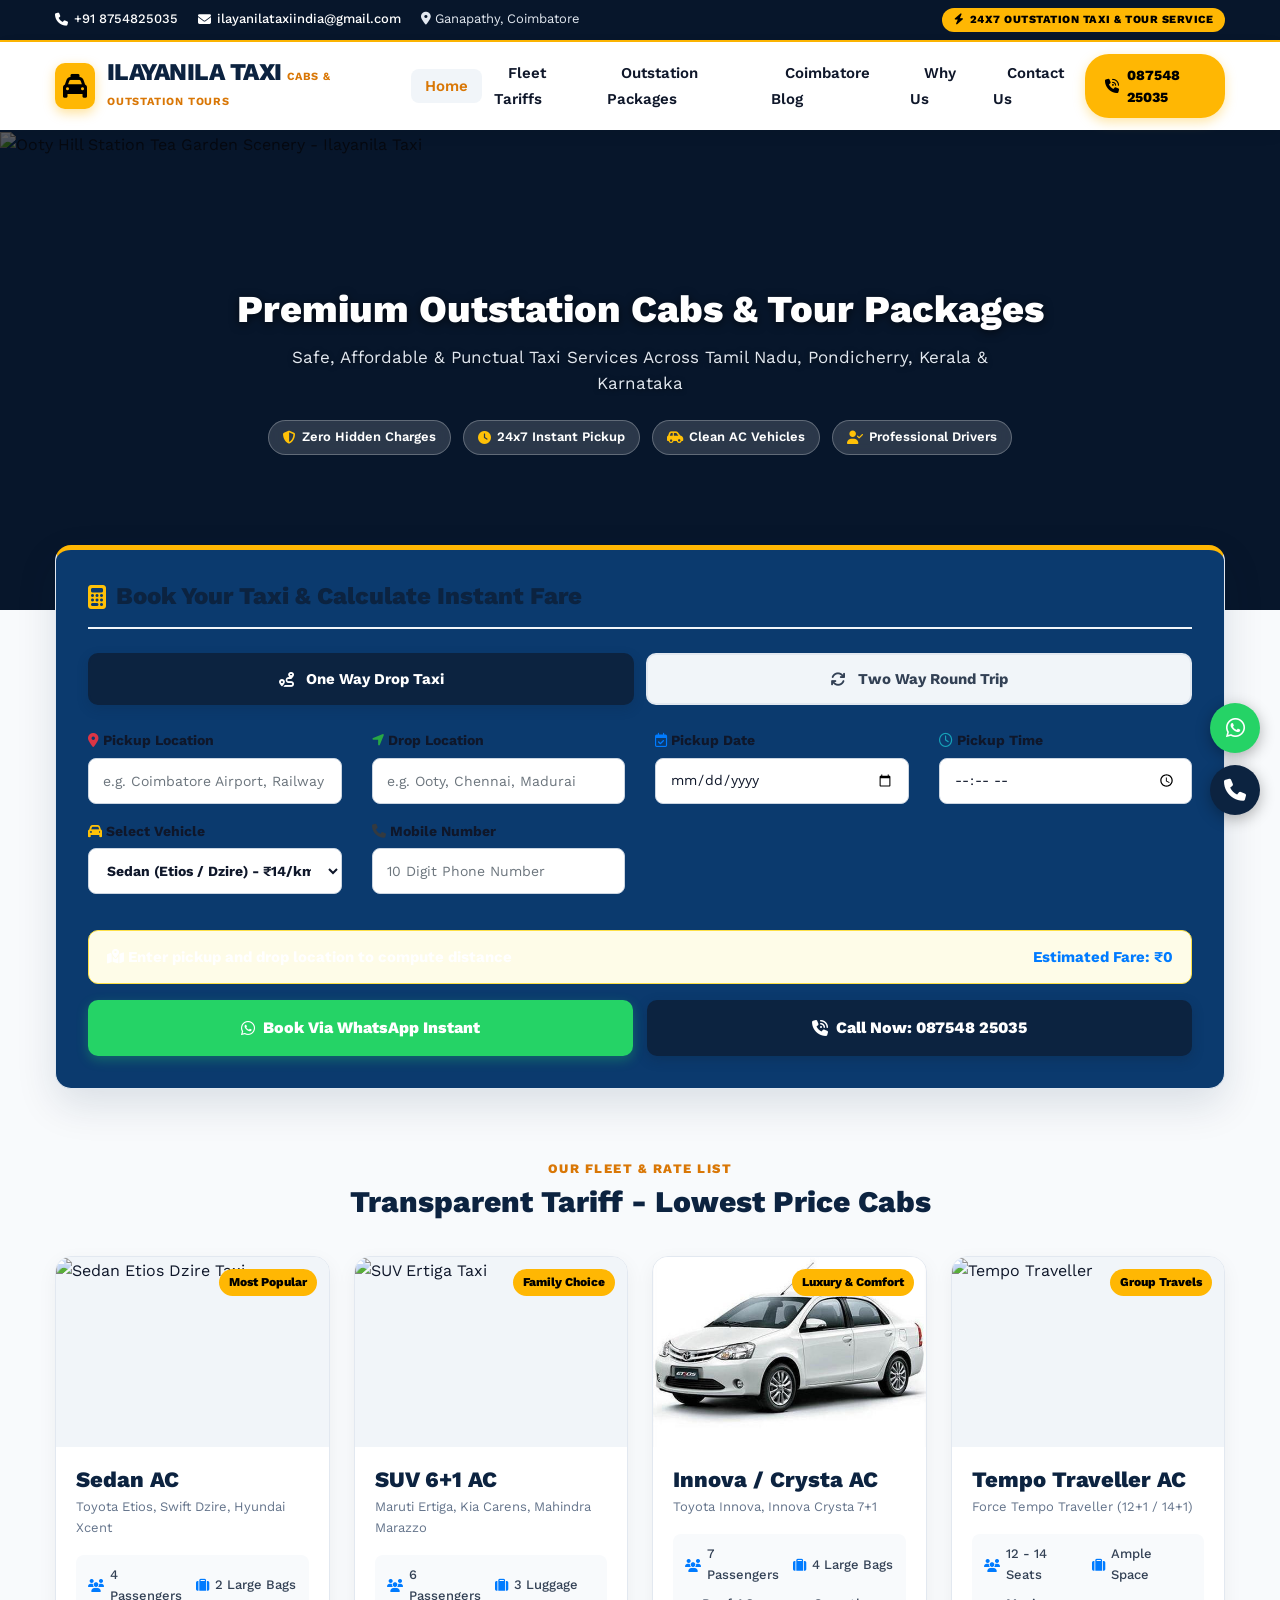
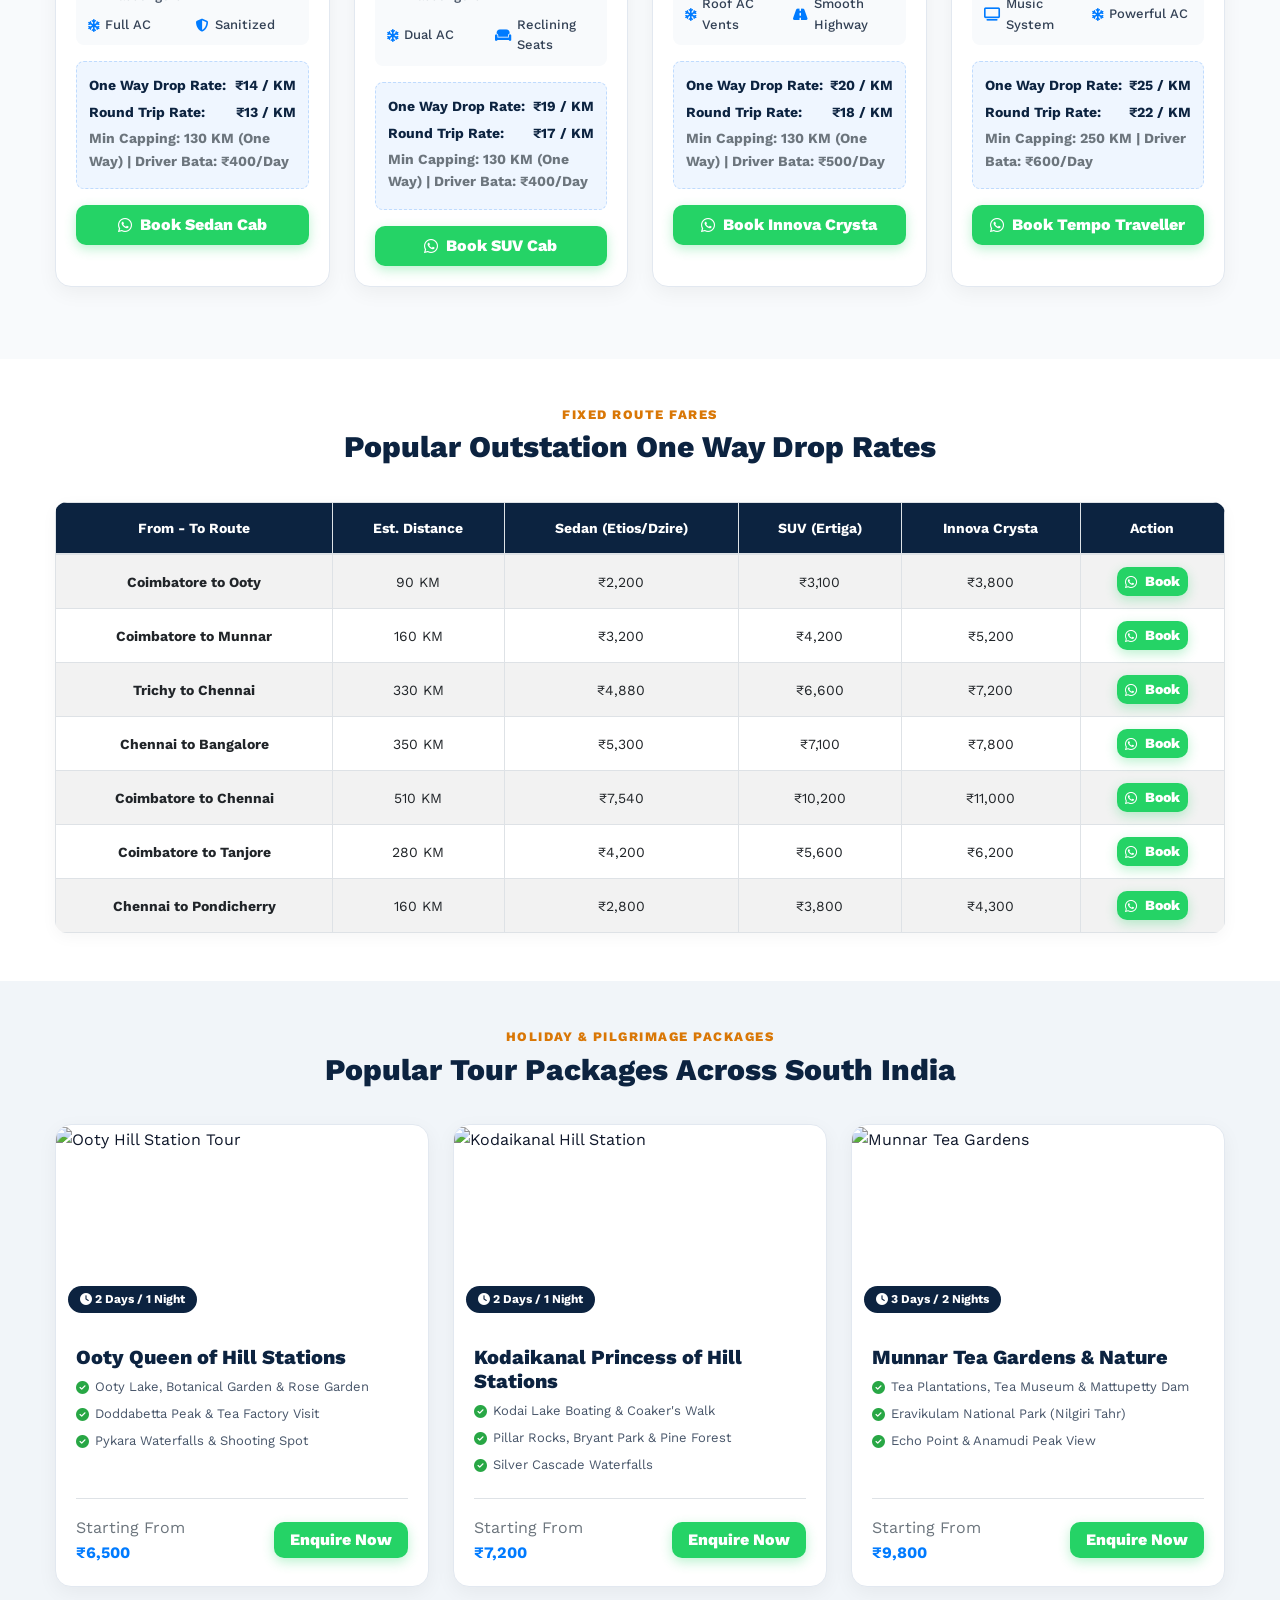
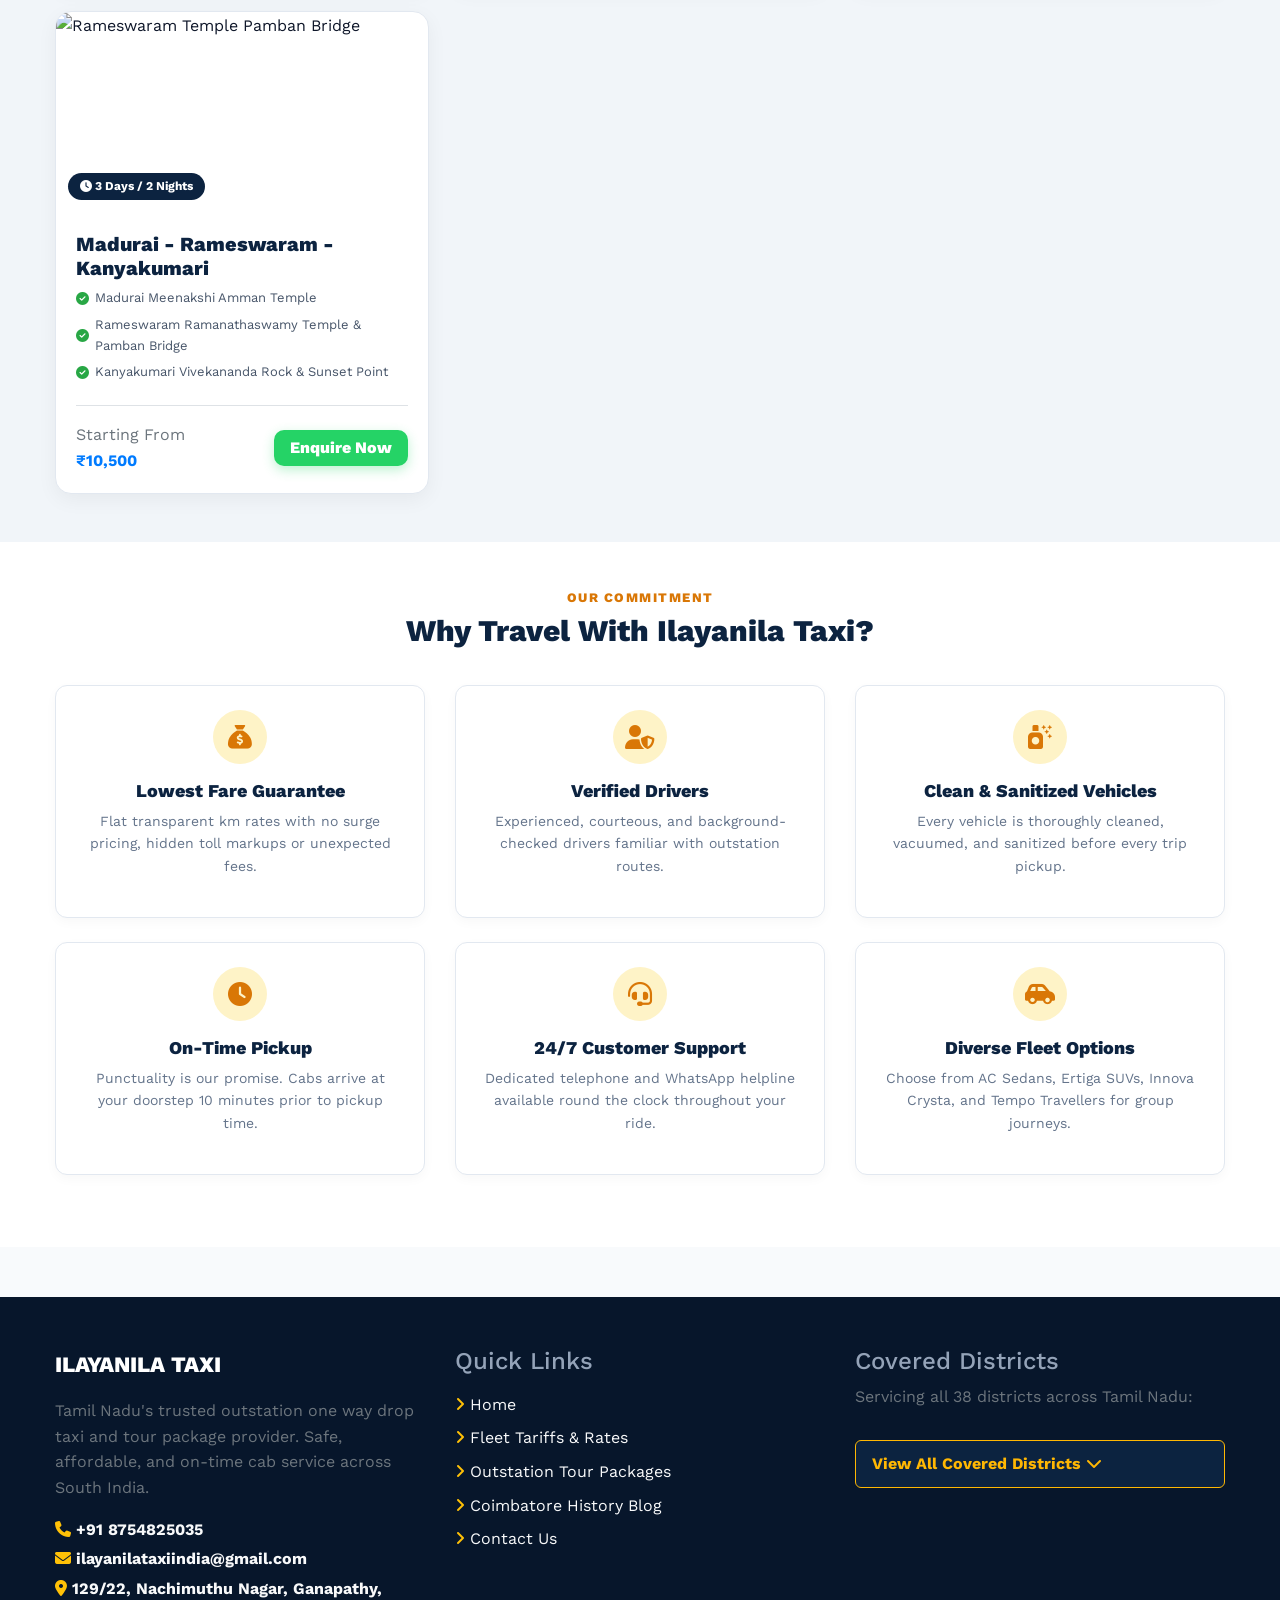
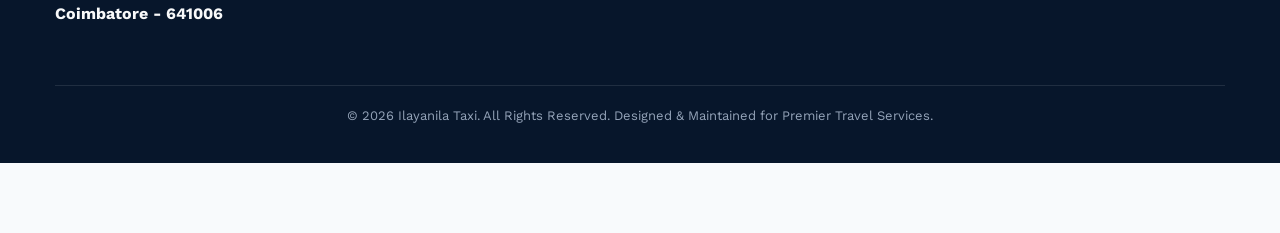
==== commit df518bef: "feat: add Coimbatore blog link and update stylesheet paths Update navigation menus and footer links " ====
--- a/index.html
+++ b/index.html
@@ -14,8 +14,9 @@
 <link href="https://cdn.jsdelivr.net/npm/bootstrap@4.6.2/dist/css/bootstrap.min.css" rel="stylesheet"/>
 <link href="https://cdnjs.cloudflare.com/ajax/libs/font-awesome/6.4.0/css/all.min.css" rel="stylesheet"/>
 <!-- Local Template Stylesheets -->
-<link href="assets/css/style.css" rel="stylesheet"/>
-<link href="assets/css/responsive.css" rel="stylesheet"/>
+<link href="./assets/css/style.css" rel="stylesheet"/>
+<link href="./assets/css/responsive.css" rel="stylesheet"/>
+<link href="./style.css" rel="stylesheet"/>
 
 <!-- Google tag (gtag.js) -->
 <script async src="https://www.googletagmanager.com/gtag/js?id=AW-17446256307"></script>
@@ -77,6 +78,7 @@
 <li class="current"><a href="index.html">Home</a></li>
 <li><a href="#tariff-sec">Fleet Tariffs</a></li>
 <li><a href="Destination.html">Outstation Packages</a></li>
+<li><a href="blog-coimbatore.html">Coimbatore Blog</a></li>
 <li><a href="#why-choose">Why Us</a></li>
 <li><a href="contact.html">Contact Us</a></li>
 </ul>
@@ -637,6 +639,7 @@
         <li class="mb-2"><a href="index.html"><i class="fa-solid fa-angle-right text-warning"></i> Home</a></li>
         <li class="mb-2"><a href="#tariff-sec"><i class="fa-solid fa-angle-right text-warning"></i> Fleet Tariffs & Rates</a></li>
         <li class="mb-2"><a href="Destination.html"><i class="fa-solid fa-angle-right text-warning"></i> Outstation Tour Packages</a></li>
+        <li class="mb-2"><a href="blog-coimbatore.html"><i class="fa-solid fa-angle-right text-warning"></i> Coimbatore History Blog</a></li>
         <li class="mb-2"><a href="contact.html"><i class="fa-solid fa-angle-right text-warning"></i> Contact Us</a></li>
       </ul>
     </div>
--- a/assets/css/style.css
+++ b/assets/css/style.css
@@ -1,8645 +1,915 @@
- /* Css For  my one way taxi */
-
- /************ TABLE OF CONTENTS ***************
-1. Fonts
-2. Reset
-3. Global
-4. Main Header/style-one/style-two
-5. Main Slider/style-one/style-two
-6. Intro Section
-7. Welcome Section
-9. Cta Section
-8. Research Fields
-10. Testimonial Section
-11. Researches Section
-12. Team Section
-14. Video
-15. Fact Counter
-16. News Section
-19. Clients Section
-20. Main Footer
-21. Footer Bottom
-22. Research Style Two
-23. Innovative Solution
-24. Discover Section
-25. Testimonial Section
-26. Chooseus Section
-27. News Style Two
-28. Page Title
-29. Research Page Section
-30. Research Details
-31. Professor Page Section
-32. Professor Details
-33. About Section
-34. Error Section
-35. Blog Page Section
-36. Blog Details
-37. Blog Sidebar
-38. Contact Section
-39. Google Map
-
-
-**********************************************/
-
-
-
- /*** 
-
-====================================================================
-  Reset
-====================================================================
-
- ***/
- * {
-   margin: 0px;
-   padding: 0px;
-   border: none;
-   outline: none;
- }
-
-
- /*** 
-
-====================================================================
-  Global Settings
-====================================================================
-
- ***/
-
-
- body {
-   font-size: 16px;
-   color: white;
-   line-height: 28px;
-   font-weight: 400;
-   background: #ffffff;
-   font-family: 'Work Sans', sans-serif;
-   background-size: cover;
-   background-repeat: no-repeat;
-   background-position: center top;
-   -webkit-font-smoothing: antialiased;
- }
-
- @media (min-width:1200px) {
-   .container {
-     max-width: 1170px;
-     padding: 0px 15px;
-   }
- }
-
- .large-container {
-   max-width: 1450px;
-   padding: 0px 15px;
-   margin: 0 auto;
- }
-
- .container-fluid {
-   padding: 0px;
- }
-
- .auto-container {
-   position: static;
-   max-width: 1200px;
-   padding: 0px 15px;
-   margin: 0 auto;
- }
-
- .small-container {
-   max-width: 680px;
-   margin: 0 auto;
- }
-
- .boxed_wrapper {
-   position: relative;
-   margin: 0 auto;
-   overflow: hidden !important;
-   width: 100%;
-   min-width: 300px;
- }
-
-
- a {
-   text-decoration: none;
-   transition: all 500ms ease;
-   -moz-transition: all 500ms ease;
-   -webkit-transition: all 500ms ease;
-   -ms-transition: all 500ms ease;
-   -o-transition: all 500ms ease;
- }
-
- a:hover {
-   text-decoration: none;
-   outline: none;
- }
-
- input,
- button,
- select,
- textarea {
-   font-family: 'Work Sans', sans-serif;
-   font-weight: 400;
-   font-size: 15px;
- }
-
- ul,
- li {
-   list-style: none;
-   padding: 0px;
-   margin: 0px;
- }
-
- input {
-   transition: all 500ms ease;
- }
-
- button:focus,
- input:focus,
- textarea:focus {
-   outline: none;
-   box-shadow: none;
-   transition: all 500ms ease;
- }
-
- p {
-   position: relative;
-   font-family: 'Work Sans', sans-serif;
-   color: #808080;
-   font-weight: 400;
-   margin: 0px;
-   transition: all 500ms ease;
- }
-
- h1,
- h2,
- h3,
- h4,
- h5,
- h6 {
-   position: relative;
-   font-family: 'Work Sans', sans-serif;
-   font-weight: 400;
-   color: black;
-   margin: 0px;
-   transition: all 500ms ease;
- }
-
- /* Preloader */
-
- .handle-preloader {
-   align-items: center;
-   -webkit-align-items: center;
-   display: flex;
-   display: -ms-flexbox;
-   height: 100%;
-   justify-content: center;
-   -webkit-justify-content: center;
-   position: fixed;
-   left: 0;
-   top: 0;
-   width: 100%;
-   z-index: 9999999;
- }
-
- .preloader-close {
-   position: fixed;
-   z-index: 99999999;
-   font-size: 14px;
-   background: #fff;
-   padding: 5px 20px;
-   cursor: pointer;
-   right: 0;
-   top: 0;
-   font-weight: 600;
- }
-
- .handle-preloader .animation-preloader {
-   position: absolute;
-   z-index: 100;
- }
-
- .handle-preloader .animation-preloader .spinner {
-   animation: spinner 1s infinite linear;
-   border-radius: 50%;
-   height: 150px;
-   margin: 0 auto 45px auto;
-   width: 150px;
- }
-
- .handle-preloader .animation-preloader .txt-loading {
-   text-align: center;
-   user-select: none;
- }
-
- .handle-preloader .animation-preloader .txt-loading .letters-loading:before {
-   animation: letters-loading 4s infinite;
-   content: attr(data-text-preloader);
-   left: 0;
-   opacity: 0;
-   top: 0;
-   position: absolute;
- }
-
- .handle-preloader .animation-preloader .txt-loading .letters-loading {
-   font-family: 'Playfair Display', serif;
-   font-weight: 700;
-   letter-spacing: 15px;
-   display: inline-block;
-   position: relative;
-   font-size: 70px;
-   line-height: 70px;
-   text-transform: uppercase;
- }
-
- .handle-preloader .animation-preloader .txt-loading .letters-loading:nth-child(2):before {
-   animation-delay: 0.2s;
- }
-
- .handle-preloader .animation-preloader .txt-loading .letters-loading:nth-child(3):before {
-   animation-delay: 0.4s;
- }
-
- .handle-preloader .animation-preloader .txt-loading .letters-loading:nth-child(4):before {
-   animation-delay: 0.6s;
- }
-
- .handle-preloader .animation-preloader .txt-loading .letters-loading:nth-child(5):before {
-   animation-delay: 0.8s;
- }
-
- .handle-preloader .animation-preloader .txt-loading .letters-loading:nth-child(6):before {
-   animation-delay: 1s;
- }
-
- .handle-preloader .animation-preloader .txt-loading .letters-loading:nth-child(7):before {
-   animation-delay: 1.2s;
- }
-
- .handle-preloader .animation-preloader .txt-loading .letters-loading:nth-child(8):before {
-   animation-delay: 1.4s;
- }
-
- .handle-preloader .loader-section {
-   background-color: #ffffff;
-   height: 100%;
-   position: fixed;
-   top: 0;
-   width: calc(50% + 1px);
- }
-
- .preloader .loaded .animation-preloader {
-   opacity: 0;
-   transition: 0.3s ease-out;
- }
-
- .handle-preloader .animation-preloader .txt-loading .letters-loading {
-   color: #ffffff;
- }
-
- .handle-preloader .animation-preloader .txt-loading .letters-loading:before {
-   color: #ffffff;
- }
-
- .handle-preloader .animation-preloader .spinner {
-   border: 3px solid #ffffff;
-   border-top-color: rgba(255, 255, 255, 0.5);
- }
-
- /* AnimaciÃ³n del preloader */
- @keyframes spinner {
-   to {
-     transform: rotateZ(360deg);
-   }
- }
-
- @keyframes letters-loading {
-
-   0%,
-   75%,
-   100% {
-     opacity: 0;
-     transform: rotateY(-90deg);
-   }
-
-   25%,
-   50% {
-     opacity: 1;
-     transform: rotateY(0deg);
-   }
- }
-
- @media screen and (max-width: 767px) {
-   .handle-preloader .animation-preloader .spinner {
-     height: 8em;
-     width: 8em;
-   }
- }
-
- @media screen and (max-width: 500px) {
-   .handle-preloader .animation-preloader .spinner {
-     height: 7em;
-     width: 7em;
-   }
-
-   .handle-preloader .animation-preloader .txt-loading .letters-loading {
-     font-size: 40px;
-     letter-spacing: 10px;
-   }
- }
-
-
- .centred {
-   text-align: center;
- }
-
- .pull-left {
-   float: left;
- }
-
- .pull-right {
-   float: right;
- }
-
-
- figure {
-   margin: 0px;
- }
-
- img {
-   display: inline-block;
-   max-width: 100%;
-   height: auto;
-   transition-delay: .1s;
-   transition-timing-function: ease-in-out;
-   transition-duration: .7s;
-   transition-property: all;
- }
-
- /** button **/
-
- .theme-btn {
-   position: relative;
-   display: inline-block;
-   overflow: hidden;
-   font-size: 17px;
-   line-height: 25px;
-   font-family: 'Work Sans', sans-serif;
-   font-weight: 500;
-   color: #fff !important;
-   text-align: center;
-   padding: 17.5px 41.5px;
-   border-radius: 4px;
-   z-index: 1;
-   box-shadow: 0px 15px 25px 0px rgba(255, 124, 91, 0.3);
-   transition: all 500ms ease;
- }
-
- .theme-btn:hover {
-   background: #061a3a;
- }
-
- .theme-btn:before {
-   webkit-transition-duration: 800ms;
-   transition-duration: 800ms;
-   position: absolute;
-   width: 200%;
-   height: 200%;
-   content: "";
-   top: 110%;
-   left: 50%;
-   background: #061a3a;
-   -webkit-transform: translateX(-50%);
-   transform: translateX(-50%);
-   border-radius: 50%;
-   z-index: -1;
- }
-
- .theme-btn:hover:before {
-   top: -40%;
- }
-
- .theme-btn-two {
-   position: relative;
-   display: inline-block;
-   overflow: hidden;
-   font-size: 17px;
-   line-height: 25px;
-   font-family: 'Work Sans', sans-serif;
-   font-weight: 500;
-   color: #061a3a;
-   border: 1px solid #e4e8e9;
-   text-align: center;
-   padding: 16.5px 41.5px;
-   border-radius: 4px;
-   z-index: 1;
-   transition: all 500ms ease;
- }
-
- .theme-btn-two:hover {
-   color: #ffffff;
-   box-shadow: 0px 15px 25px 0px rgba(255, 124, 91, 0.3);
- }
-
- .theme-btn-two:before {
-   webkit-transition-duration: 800ms;
-   transition-duration: 800ms;
-   position: absolute;
-   width: 200%;
-   height: 200%;
-   content: "";
-   top: 110%;
-   left: 50%;
-   background: #ff7c5b;
-   -webkit-transform: translateX(-50%);
-   transform: translateX(-50%);
-   border-radius: 50%;
-   z-index: -1;
- }
-
- .theme-btn-two:hover:before {
-   top: -40%;
- }
-
-
- .pagination {
-   position: relative;
-   display: block;
- }
-
- .pagination li {
-   position: relative;
-   display: inline-block;
-   float: left;
-   margin-right: 10px;
- }
-
- .pagination li:last-child {
-   margin: 0px !important;
- }
-
- .pagination li a {
-   position: relative;
-   display: inline-block;
-   font-size: 17px;
-   font-weight: 600;
-   font-family: 'Work Sans', sans-serif;
-   height: 50px;
-   width: 50px;
-   line-height: 50px;
-   background: #ffffff;
-   text-align: center;
-   color: #061a3a;
-   border-radius: 50%;
-   z-index: 1;
-   box-shadow: 0px 10px 30px 0px rgba(0, 0, 0, 0.08);
-   transition: all 500ms ease;
- }
-
- .pagination li a:hover,
- .pagination li a.current {
-   color: #fff;
-   box-shadow: 0px 15px 25px 0px rgba(255, 124, 91, 0.3);
- }
-
- .pagination li a i {
-   font-weight: 700;
- }
-
- .sec-pad {
-   padding: 144px 0px 150px 0px;
- }
-
- .sec-pad-2 {
-   padding: 150px 0px;
- }
-
- .mr-0 {
-   margin: 0px !important;
- }
-
- .scroll-top {
-   width: 55px;
-   height: 55px;
-   line-height: 64px;
-   position: fixed;
-   bottom: 105%;
-   right: 30px;
-   font-size: 40px;
-   z-index: 99;
-   color: #ffffff;
-   text-align: center;
-   cursor: pointer;
-   transition: 1s ease;
- }
-
- .scroll-top.open {
-   bottom: 50px;
- }
-
- .scroll-top span {
-   color: #fff;
- }
-
- .sec-title {
-   position: relative;
-   display: block;
-   margin-bottom: 50px;
- }
-
- .sec-title p {
-   position: relative;
-   display: block;
-   font-size: 17px;
-   line-height: 28px;
-   color: #808080;
-   font-weight: 600;
-   text-transform: uppercase;
-   margin-bottom: 2px;
- }
-
- .sec-title h2 {
-   position: relative;
-   display: block;
-   font-size: 50px;
-   line-height: 60px;
-   font-family: 'Playfair Display', serif;
-   font-weight: 900;
- }
-
- .sec-title.light p,
- .sec-title.light h2 {
-   color: #ffffff;
- }
-
-
-
-
- /*** 
-
-====================================================================
-                        Home-Page-One
-====================================================================
-
-***/
-
-
- /** main-header **/
-
- .main-header {
-   position: relative;
-   left: 0px;
-   top: 0px;
-   z-index: 999;
-   width: 100%;
-   transition: all 500ms ease;
-   -moz-transition: all 500ms ease;
-   -webkit-transition: all 500ms ease;
-   -ms-transition: all 500ms ease;
-   -o-transition: all 500ms ease;
- }
-
- .sticky-header {
-   position: fixed;
-   opacity: 0;
-   visibility: hidden;
-   left: 0px;
-   top: 0px;
-   width: 100%;
-   z-index: 0;
-   background: #061a3a;
-   transition: all 500ms ease;
-   -moz-transition: all 500ms ease;
-   -webkit-transition: all 500ms ease;
-   -ms-transition: all 500ms ease;
-   -o-transition: all 500ms ease;
- }
-
- .fixed-header .sticky-header {
-   z-index: 999;
-   opacity: 1;
-   visibility: visible;
-   -ms-animation-name: fadeInDown;
-   -moz-animation-name: fadeInDown;
-   -op-animation-name: fadeInDown;
-   -webkit-animation-name: fadeInDown;
-   animation-name: fadeInDown;
-   -ms-animation-duration: 500ms;
-   -moz-animation-duration: 500ms;
-   -op-animation-duration: 500ms;
-   -webkit-animation-duration: 500ms;
-   animation-duration: 500ms;
-   -ms-animation-timing-function: linear;
-   -moz-animation-timing-function: linear;
-   -op-animation-timing-function: linear;
-   -webkit-animation-timing-function: linear;
-   animation-timing-function: linear;
-   -ms-animation-iteration-count: 1;
-   -moz-animation-iteration-count: 1;
-   -op-animation-iteration-count: 1;
-   -webkit-animation-iteration-count: 1;
-   animation-iteration-count: 1;
- }
-
- .main-header .sticky-header .search-box-btn,
- .main-header .sticky-header .menu-right-content .user-link a {
-   box-shadow: none;
- }
-
- .main-header.style-one {
-   position: absolute;
-   left: 0px;
-   top: 0px;
-   right: 0px;
-   width: 100%;
-   background: transparent;
- }
-
- .main-header .outer-box {
-   position: relative;
-   display: flex;
-   flex-wrap: wrap;
-   align-items: center;
-   justify-content: space-between;
- }
-
- .main-header .logo-box {
-   position: relative;
-   padding: 36px 0px;
- }
-
- .main-header .logo-box .logo {
-   position: relative;
-   max-width: 126px;
-   top:-3px !important;
-   width: 100%;
- }
-
- .main-header .logo-box .logo img {
-   width: 100%;
- }
-
- .main-header .menu-right-content li {
-   position: relative;
-   display: inline-block;
- }
-
- .main-header .menu-right-content .user-link a {
-   position: relative;
-   font-size: 24px;
-   color: #061a3a;
-   cursor: pointer;
-   display: inline-block;
-   background: #ffffff;
-   width: 56px;
-   height: 56px;
-   line-height: 56px;
-   text-align: center;
-   border-radius: 50%;
-   box-shadow: 0px 10px 20px 0px rgba(255, 124, 91, 0.3);
-   transition: all 500ms ease;
- }
-
- .main-header .menu-right-content .user-link a:hover {
-   color: #fff;
- }
-
- @media (max-width: 768px) {
-   .main-header .logo-box .logo {
-     position: relative;
-     max-width: 200px;
-     top:-3px !important;
-     width: 100%;
-   }
- }
-
- /** search box btn **/
-
- .main-header .search-box-outer {
-   margin-right: 7px;
- }
-
- .main-header .search-box-btn {
-   position: relative;
-   font-size: 18px;
-   color: #061a3a;
-   cursor: pointer;
-   display: inline-block;
-   background: #ffffff;
-   width: 56px;
-   height: 56px;
-   line-height: 56px;
-   text-align: center;
-   border-radius: 50%;
-   box-shadow: 0px 15px 25px 0px rgba(255, 124, 91, 0.4);
-   transition: all 500ms ease;
- }
-
- .main-header .search-box-btn:hover {
-   color: #fff;
- }
-
- .main-header .search-box-outer .dropdown-menu {
-   top: 55px !important;
-   padding: 0px;
-   width: 330px;
-   border-radius: 0px;
-   right: 0;
-   left: auto !important;
-   transform: translate3d(0px, 0px, 0px) scale3d(0.8, 0.8, 0.8) !important;
-   border-color: transparent;
-   border-radius: 3px;
-   box-shadow: 7px 5px 30px 0 rgba(72, 73, 121, 0.15);
-   transition: .5s ease;
-   display: block;
-   opacity: 0;
-   visibility: hidden;
- }
-
- .main-header .search-box-outer .show .dropdown-menu {
-   display: block;
-   transform: scale3d(1, 1, 1) !important;
-   opacity: 1;
-   visibility: visible;
- }
-
- .main-header .search-panel .form-container {
-   padding: 30px;
- }
-
- .main-header .search-panel .form-group {
-   position: relative;
-   margin: 0px;
- }
-
- .main-header .search-panel input[type="text"],
- .main-header .search-panel input[type="search"],
- .main-header .search-panel input[type="password"],
- .main-header .search-panel select {
-   display: block;
-   width: 100%;
-   line-height: 24px;
-   padding: 9px 50px 9px 15px;
-   height: 50px;
-   border: 1px solid #f3f5fe;
-   border-radius: 3px;
-   background: #f3f5fe;
- }
-
- .main-header .search-panel input:focus,
- .main-header .search-panel select:focus {
-   border-color: #f3f5fe;
- }
-
- .main-header .search-panel .search-btn {
-   position: absolute;
-   right: 1px;
-   top: 1px;
-   width: 50px;
-   height: 48px;
-   text-align: center;
-   color: #111111;
-   background: #f3f5fe;
-   font-size: 14px;
-   border-radius: 0px 3px 3px 0px;
-   cursor: pointer;
- }
-
- .dropdown-toggle::after {
-   display: none;
- }
-
-
- /** main-menu **/
-
- .main-menu {
-   float: left;
- }
-
- .main-menu .navbar-collapse {
-   padding: 0px;
-   display: block !important;
- }
-
- .main-menu .navigation {
-   margin: 0px;
- }
-
- .main-menu .navigation>li {
-   position: inherit;
-   float: left;
-   z-index: 2;
-   padding: 35px 0px;
-   margin: 0px 20px;
-   -webkit-transition: all 300ms ease;
-   -moz-transition: all 300ms ease;
-   -ms-transition: all 300ms ease;
-   -o-transition: all 300ms ease;
-   transition: all 300ms ease;
- }
-
- .main-menu .navigation>li:last-child {
-   margin-right: 0px !important;
- }
-
- .main-menu .navigation>li:first-child {
-   margin-left: 0px !important;
- }
-
- .main-menu .navigation>li>a {
-   position: relative;
-   display: block;
-   text-align: center;
-   font-size: 17px;
-   line-height: 30px;
-   font-family: 'Work Sans', sans-serif;
-   font-weight: 500;
-   opacity: 1;
-   color: #fff;
-   z-index: 1;
-   -webkit-transition: all 500ms ease;
-   -moz-transition: all 500ms ease;
-   -ms-transition: all 500ms ease;
-   -o-transition: all 500ms ease;
-   transition: all 500ms ease;
- }
-
- .main-menu .navigation>li.current>a,
- .main-menu .navigation>li:hover>a {}
-
- .main-menu .navigation>li>ul,
- .main-menu .navigation>li>.megamenu {
-   position: absolute;
-   left: inherit;
-   top: 100%;
-   width: 230px;
-   z-index: 100;
-   display: none;
-   opacity: 0;
-   visibility: hidden;
-   padding: 10px 0px;
-   filter: alpha(opacity=0);
-   background: #fff;
-   border-radius: 10px;
-   -webkit-transition: all 0.2s ease-out;
-   transition: all 0.2s ease-out;
-   -moz-transition: all 0.2s ease-out;
-   -ms-transition: all 0.2s ease-out;
-   -webkit-box-shadow: 0px 4px 4px 1px rgba(0, 0, 0, 0.2);
-   box-shadow: 0px 4px 4px 1px rgba(0, 0, 0, 0.2);
-   -webkit-transform: rotateX(-90deg);
-   transform: rotateX(-90deg);
-   -webkit-transform-origin: 0 0;
-   transform-origin: 0 0;
- }
-
- .main-menu .navigation>li>ul.from-right {
-   left: auto;
-   right: 0px;
- }
-
- .main-menu .navigation>li>ul>li {
-   position: relative;
-   width: 100%;
-   padding: 0px 30px;
-   -webkit-transition: all 0.2s cubic-bezier(0.4, 0.28, 0.31, 1.28) 0s;
-   transition: all 0.2s cubic-bezier(0.4, 0.28, 0.31, 1.28) 0s;
-   opacity: 0;
-   visibility: hidden;
-   -webkit-transform: translateY(5px);
-   transform: translateY(5px);
- }
-
- .main-menu .navigation>li:hover>ul>li {
-   opacity: 1;
-   visibility: visible;
-   -webkit-transform: translateY(0);
-   transform: translateY(0);
- }
-
- .main-menu .navigation>li>ul>li:nth-child(2n+1) {
-   -webkit-transition-delay: 0.1s;
-   transition-delay: 0.1s;
- }
-
- .main-menu .navigation>li>ul>li:nth-child(2n+2) {
-   -webkit-transition-delay: 0.15s;
-   transition-delay: 0.15s;
- }
-
- .main-menu .navigation>li>ul>li:nth-child(2n+3) {
-   -webkit-transition-delay: 0.2s;
-   transition-delay: 0.2s;
- }
-
- .main-menu .navigation>li>ul>li:nth-child(2n+4) {
-   -webkit-transition-delay: 0.25s;
-   transition-delay: 0.25s;
- }
-
- .main-menu .navigation>li>ul>li:nth-child(2n+5) {
-   -webkit-transition-delay: 0.3s;
-   transition-delay: 0.3s;
- }
-
- .main-menu .navigation>li>ul>li:nth-child(2n+6) {
-   -webkit-transition-delay: 0.35s;
-   transition-delay: 0.35s;
- }
-
- .main-menu .navigation>li>ul>li:nth-child(2n+7) {
-   -webkit-transition-delay: 0.4s;
-   transition-delay: 0.4s;
- }
-
- .main-menu .navigation>li>ul>li:nth-child(2n+8) {
-   -webkit-transition-delay: 0.45s;
-   transition-delay: 0.45s;
- }
-
- .main-menu .navigation>li>ul>li:last-child {
-   border-bottom: none;
- }
-
- .main-menu .navigation>li>ul>li>a,
- .main-menu .navigation>li>.megamenu li>a {
-   position: relative;
-   display: block;
-   padding: 7px 0px;
-   line-height: 24px;
-   font-weight: 600;
-   font-size: 16px;
-   font-family: 'Work Sans', sans-serif;
-   text-transform: capitalize;
-   color: #061a3a;
-   text-align: left;
-   transition: all 500ms ease;
-   -moz-transition: all 500ms ease;
-   -webkit-transition: all 500ms ease;
-   -ms-transition: all 500ms ease;
-   -o-transition: all 500ms ease;
- }
-
- .main-menu .navigation>li>ul>li>a:hover,
- .main-menu .navigation>li>.megamenu li>a:hover {}
-
- .main-menu .navigation>li>ul>li:last-child>a,
- .main-menu .navigation>li>.megamenu li:last-child>a {
-   border-bottom: none;
- }
-
- .main-menu .navigation>li>ul>li.dropdown>a:after {
-   font-family: 'Font Awesome 5 Pro';
-   content: "\f105";
-   position: absolute;
-   right: 20px;
-   top: 7px;
-   display: block;
-   line-height: 24px;
-   font-size: 16px;
-   font-weight: 800;
-   text-align: center;
-   z-index: 5;
- }
-
- .main-menu .navigation>li>ul>li>ul {
-   position: absolute;
-   right: 100%;
-   top: 0%;
-   width: 230px;
-   z-index: 100;
-   display: none;
-   padding: 10px 0px;
-   filter: alpha(opacity=0);
-   background: #fff;
-   border-radius: 10px;
-   -webkit-transition: all 0.2s ease-out;
-   transition: all 0.2s ease-out;
-   -moz-transition: all 0.2s ease-out;
-   -ms-transition: all 0.2s ease-out;
-   -webkit-box-shadow: 0px 4px 4px 1px rgba(0, 0, 0, 0.2);
-   box-shadow: 0px 4px 4px 1px rgba(0, 0, 0, 0.2);
-   -webkit-transform: rotateX(-90deg);
-   transform: rotateX(-90deg);
-   -webkit-transform-origin: 0 0;
-   transform-origin: 0 0;
- }
-
- .main-menu .navigation>li>ul>li>ul.from-right {
-   left: auto;
-   right: 0px;
- }
-
- .main-menu .navigation>li>ul>li>ul>li {
-   position: relative;
-   width: 100%;
-   padding: 0px 30px;
- }
-
- .main-menu .navigation>li>ul>li>ul>li {
-   position: relative;
-   width: 100%;
-   padding: 0px 30px;
-   -webkit-transition: all 0.2s cubic-bezier(0.4, 0.28, 0.31, 1.28) 0s;
-   transition: all 0.2s cubic-bezier(0.4, 0.28, 0.31, 1.28) 0s;
-   opacity: 0;
-   visibility: hidden;
-   -webkit-transform: translateY(5px);
-   transform: translateY(5px);
- }
-
- .main-menu .navigation>li>ul>li:hover>ul>li {
-   opacity: 1;
-   visibility: visible;
-   -webkit-transform: translateY(0);
-   transform: translateY(0);
- }
-
- .main-menu .navigation>li>ul>li>ul>li:nth-child(2n+1) {
-   -webkit-transition-delay: 0.1s;
-   transition-delay: 0.1s;
- }
-
- .main-menu .navigation>li>ul>li>ul>li:nth-child(2n+2) {
-   -webkit-transition-delay: 0.15s;
-   transition-delay: 0.15s;
- }
-
- .main-menu .navigation>li>ul>li>ul>li:nth-child(2n+3) {
-   -webkit-transition-delay: 0.2s;
-   transition-delay: 0.2s;
- }
-
- .main-menu .navigation>li>ul>li>ul>li:nth-child(2n+4) {
-   -webkit-transition-delay: 0.25s;
-   transition-delay: 0.25s;
- }
-
- .main-menu .navigation>li>ul>li>ul>li:last-child {
-   border-bottom: none;
- }
-
- .main-menu .navigation>li>ul>li>ul>li:last-child {
-   border-bottom: none;
- }
-
- .main-menu .navigation>li>ul>li>ul>li>a {
-   position: relative;
-   display: block;
-   padding: 7px 0px;
-   line-height: 24px;
-   font-weight: 600;
-   font-size: 15px;
-   font-family: 'Work Sans', sans-serif;
-   text-transform: capitalize;
-   color: #061a3a;
-   text-align: left;
-   transition: all 500ms ease;
-   -moz-transition: all 500ms ease;
-   -webkit-transition: all 500ms ease;
-   -ms-transition: all 500ms ease;
-   -o-transition: all 500ms ease;
- }
-
- .main-menu .navigation>li>ul>li>ul>li:last-child>a {
-   border-bottom: none;
- }
-
- .main-menu .navigation>li>ul>li>ul>li>a:hover {}
-
- .main-menu .navigation>li>ul>li>ul>li.dropdown>a:after {
-   font-family: 'Font Awesome 5 Pro';
-   content: "\f105";
-   position: absolute;
-   right: 20px;
-   top: 12px;
-   display: block;
-   line-height: 24px;
-   font-size: 16px;
-   font-weight: 900;
-   z-index: 5;
- }
-
- .main-menu .navigation>li.dropdown:hover>ul,
- .main-menu .navigation>li.dropdown:hover>.megamenu {
-   visibility: visible;
-   opacity: 1;
-   filter: alpha(opacity=100);
-   top: 100%;
-   -webkit-transform: rotateX(0);
-   transform: rotateX(0);
- }
-
- .main-menu .navigation li>ul>li.dropdown:hover>ul {
-   visibility: visible;
-   opacity: 1;
-   filter: alpha(opacity=100);
-   top: 0%;
-   -webkit-transform: rotateX(0);
-   transform: rotateX(0);
- }
-
- .main-menu .navigation li.dropdown .dropdown-btn {
-   position: absolute;
-   right: -32px;
-   top: 66px;
-   width: 34px;
-   height: 30px;
-   text-align: center;
-   font-size: 18px;
-   line-height: 26px;
-   color: #3b3b3b;
-   cursor: pointer;
-   display: none;
-   z-index: 5;
-   transition: all 500ms ease;
- }
-
- .main-menu .navigation li.current.dropdown .dropdown-btn,
- .main-menu .navigation li:hover .dropdown-btn {}
-
- .main-menu .navigation li.dropdown ul li.dropdown .dropdown-btn {
-   display: none;
- }
-
- .menu-area .mobile-nav-toggler {
-   position: relative;
-   float: right;
-   font-size: 40px;
-   top: -35px;
-   line-height: 50px;
-   cursor: pointer;
-   color: #3786ff;
-   display: none;
- }
-
- .menu-area .mobile-nav-toggler .icon-bar {
-   position: relative;
-   height: 2px;
-   width: 30px;
-   display: block;
-   margin-bottom: 5px;
-   background-color: #ffffff;
-   -webkit-transition: all 300ms ease;
-   -moz-transition: all 300ms ease;
-   -ms-transition: all 300ms ease;
-   -o-transition: all 300ms ease;
-   transition: all 300ms ease;
- }
-
- .main-header.style-two .menu-area .mobile-nav-toggler .icon-bar {
-   background-color: #222;
- }
-
- .menu-area .mobile-nav-toggler .icon-bar:last-child {
-   margin-bottom: 0px;
- }
-
-
- /** megamenu-style **/
-
- .main-menu .navigation>li.dropdown>.megamenu {
-   position: absolute;
-   width: 100%;
-   padding: 30px 50px;
-   left: 0px;
- }
-
- .main-menu .navigation li.dropdown .megamenu li h4 {
-   font-weight: 500;
-   padding: 3px 0px;
-   margin-bottom: 10px;
- }
-
-
- /** mobile-menu **/
-
- .nav-outer .mobile-nav-toggler {
-   position: relative;
-   float: right;
-   font-size: 40px;
-   line-height: 50px;
-   cursor: pointer;
-   color: #3786ff;
-   display: none;
- }
-
- .mobile-menu {
-   position: fixed;
-   right: 0;
-   top: 0;
-   width: 300px;
-   padding-right: 30px;
-   max-width: 100%;
-   height: 100%;
-   opacity: 0;
-   visibility: hidden;
-   z-index: 999999;
-   transition: all 900ms ease;
- }
-
- .mobile-menu .navbar-collapse {
-   display: block !important;
- }
-
- .mobile-menu .nav-logo {
-   position: relative;
-   padding: 50px 25px;
-   text-align: left;
-   padding-bottom: 100px;
- }
-
- .mobile-menu-visible {
-   overflow: hidden;
- }
-
- .mobile-menu-visible .mobile-menu {
-   opacity: 1;
-   visibility: visible;
- }
-
- .mobile-menu .menu-backdrop {
-   position: fixed;
-   left: 0%;
-   top: 0;
-   width: 100%;
-   height: 100%;
-   z-index: 1;
-   transition: all 900ms ease;
-   background-color: #000;
- }
-
- .mobile-menu-visible .mobile-menu .menu-backdrop {
-   opacity: 0.70;
-   visibility: visible;
-   right: 100%;
-   -webkit-transition: all .8s ease-out 0s;
-   -o-transition: all .8s ease-out 0s
- }
-
- .mobile-menu .menu-box {
-   position: absolute;
-   left: 0px;
-   top: 0px;
-   width: 100%;
-   height: 100%;
-   max-height: 100%;
-   overflow-y: auto;
-   background: #061a3a;
-   padding: 0px 0px;
-   z-index: 5;
-   opacity: 0;
-   visibility: hidden;
-   border-radius: 0px;
-   -webkit-transform: translateX(100%);
-   -ms-transform: translateX(100%);
-   transform: translateX(100%);
-   transition: all 900ms ease !important;
- }
-
- .mobile-menu-visible .mobile-menu .menu-box {
-   opacity: 1;
-   visibility: visible;
-   -webkit-transition: all 0.7s ease;
-   -o-transition: all 0.7s ease;
-   transition: all 0.7s ease;
-   -webkit-transform: translateX(0%);
-   -ms-transform: translateX(0%);
-   transform: translateX(0%);
- }
-
- .mobile-menu .close-btn {
-   position: absolute;
-   right: 25px;
-   top: 10px;
-   line-height: 30px;
-   width: 24px;
-   text-align: center;
-   font-size: 16px;
-   color: #ffffff;
-   cursor: pointer;
-   z-index: 10;
-   -webkit-transition: all 0.9s ease;
-   -moz-transition: all 0.9s ease;
-   -ms-transition: all 0.9s ease;
-   -o-transition: all 0.9s ease;
-   transition: all 0.9s ease;
- }
-
- .mobile-menu-visible .mobile-menu .close-btn {
-   -webkit-transform: rotate(360deg);
-   -ms-transform: rotate(360deg);
-   transform: rotate(360deg);
- }
-
- .mobile-menu .close-btn:hover {
-   -webkit-transform: rotate(90deg);
-   -ms-transform: rotate(90deg);
-   transform: rotate(90deg);
- }
-
- .mobile-menu .navigation {
-   position: relative;
-   display: block;
-   width: 100%;
-   float: none;
- }
-
- .mobile-menu .navigation li {
-   position: relative;
-   display: block;
-   border-top: 1px solid rgba(255, 255, 255, 0.10);
- }
-
- .mobile-menu .navigation:last-child {
-   border-bottom: 1px solid rgba(255, 255, 255, 0.10);
- }
-
- .mobile-menu .navigation li>ul>li:first-child {
-   border-top: 1px solid rgba(255, 255, 255, 0.10);
- }
-
- .mobile-menu .navigation li>a {
-   position: relative;
-   display: block;
-   line-height: 24px;
-   padding: 10px 25px;
-   font-size: 15px;
-   font-weight: 500;
-   color: #ffffff;
-   text-transform: uppercase;
-   -webkit-transition: all 500ms ease;
-   -moz-transition: all 500ms ease;
-   -ms-transition: all 500ms ease;
-   -o-transition: all 500ms ease;
-   transition: all 500ms ease;
- }
-
- .mobile-menu .navigation li ul li>a {
-   font-size: 16px;
-   margin-left: 20px;
-   text-transform: capitalize;
- }
-
- .mobile-menu .navigation li>a:before {
-   content: '';
-   position: absolute;
-   left: 0;
-   top: 0;
-   height: 0;
-   border-left: 5px solid #fff;
-   -webkit-transition: all 500ms ease;
-   -moz-transition: all 500ms ease;
-   -ms-transition: all 500ms ease;
-   -o-transition: all 500ms ease;
-   transition: all 500ms ease;
- }
-
- .mobile-menu .navigation li.current>a:before {
-   height: 100%;
- }
-
- .mobile-menu .navigation li.dropdown .dropdown-btn {
-   position: absolute;
-   right: 6px;
-   top: 6px;
-   width: 32px;
-   height: 32px;
-   text-align: center;
-   font-size: 16px;
-   line-height: 32px;
-   color: #ffffff;
-   background: rgba(255, 255, 255, 0.10);
-   cursor: pointer;
-   border-radius: 2px;
-   -webkit-transition: all 500ms ease;
-   -moz-transition: all 500ms ease;
-   -ms-transition: all 500ms ease;
-   -o-transition: all 500ms ease;
-   transition: all 500ms ease;
-   z-index: 5;
- }
-
- .mobile-menu .navigation li.dropdown .dropdown-btn.open {
-   color: #ffffff;
-   -webkit-transform: rotate(90deg);
-   -ms-transform: rotate(90deg);
-   transform: rotate(90deg);
- }
-
- .mobile-menu .navigation li>ul,
- .mobile-menu .navigation li>ul>li>ul,
- .mobile-menu .navigation>li.dropdown>.megamenu {
-   display: none;
- }
-
- .mobile-menu .social-links {
-   position: relative;
-   padding: 0px 25px;
- }
-
- .mobile-menu .social-links li {
-   position: relative;
-   display: inline-block;
-   margin: 0px 10px 10px;
- }
-
- .mobile-menu .social-links li a {
-   position: relative;
-   line-height: 32px;
-   font-size: 16px;
-   color: #ffffff;
-   -webkit-transition: all 500ms ease;
-   -moz-transition: all 500ms ease;
-   -ms-transition: all 500ms ease;
-   -o-transition: all 500ms ease;
-   transition: all 500ms ease;
- }
-
- .mobile-menu .social-links li a:hover {}
-
- div#mCSB_1_container {
-   top: 0px !important;
- }
-
- .mobile-menu .contact-info {
-   position: relative;
-   padding: 120px 30px 20px 30px;
- }
-
- .mobile-menu .contact-info h4 {
-   position: relative;
-   font-size: 20px;
-   color: #ffffff;
-   font-weight: 700;
-   margin-bottom: 20px;
- }
-
- .mobile-menu .contact-info ul li {
-   position: relative;
-   display: block;
-   font-size: 15px;
-   color: rgba(255, 255, 255, 0.80);
-   margin-bottom: 3px;
- }
-
- .mobile-menu .contact-info ul li a {
-   color: rgba(255, 255, 255, 0.80);
- }
-
- .mobile-menu .contact-info ul li a:hover {}
-
- .mobile-menu .contact-info ul li:last-child {
-   margin-bottom: 0px;
- }
-
- .main-header .outer-box {
-   position: relative;
- }
-
-
- /** banner-section **/
-
- .banner-section {
-   position: relative;
-   padding: 216px 0px 270px 0px;
-   width: 100%;
-   background-size: cover;
-   background-repeat: no-repeat;
-   background-position: center;
- }
-
- .banner-section:before {
-   position: absolute;
-   content: '';
-   width: 100%;
-   height: 100%;
-   background: -webkit-linear-gradient(-90deg, rgba(0, 0, 0, 0.6), rgba(0, 0, 0, 0.0) 100%);
-   top: 0px;
-   right: 0px;
- }
-
- .banner-section .pattern-layer {
-   position: absolute;
-   left: 0px;
-   bottom: 0px;
-   width: 100%;
-   height: 95px;
-   background-repeat: repeat-x;
-   animation: slide 100s linear infinite;
-   -webkit-animation: slide 100s linear infinite;
- }
-
- @keyframes slide {
-   from {
-     background-position: 0 0;
-   }
-
-   to {
-     background-position: 1920px 0;
-   }
- }
-
- @-webkit-keyframes slide {
-   from {
-     background-position: 0 0;
-   }
-
-   to {
-     background-position: 1920px 0;
-   }
- }
-
- .banner-section .content-box {
-   position: relative;
-   display: block;
-   z-index: 5;
- }
-
- #ui-datepicker-div.ui-widget-content {
-   background: transparent;
-   color: #252525;
-   font-size: 14px;
-   border-radius: 0px;
-   width: 270px;
-   padding: 0px;
- }
-
- #ui-datepicker-div.ui-datepicker .ui-datepicker-header {
-   background: #151515 none repeat scroll 0 0;
-   border: 2px solid #252525;
-   border-radius: 0;
-   color: #fff;
-   font-weight: 700;
-   padding: 5px 0;
-   position: relative;
- }
-
- .ui-datepicker td a {
-   color: #000000 !important;
-   text-align: center;
-   background-image: none !important;
-   background: #f5f5f5 !important;
-   border: 1px solid #f9f9f9 !important;
- }
-
- .ui-state-highlight,
- .ui-widget-content .ui-state-highlight,
- .ui-widget-header .ui-state-highlight {
-   border: 1px solid #333333 !important;
-   background: #333333 !important;
-   color: #ffffff !important;
- }
-
- .ui-datepicker .ui-datepicker-prev {
-   left: 5px;
- }
-
- .ui-datepicker .ui-datepicker-prev,
- .ui-datepicker .ui-datepicker-next {
-   border-radius: 30%;
-   height: 20px;
-   position: absolute;
-   top: 7px;
-   width: 20px;
-   background: #fff;
-   transition: all 500ms ease;
-   cursor: pointer;
- }
-
- .ui-datepicker .ui-datepicker-next {
-   right: 5px;
- }
-
- .ui-datepicker .ui-datepicker-prev:hover,
- .ui-datepicker .ui-datepicker-next:hover {
-   top: 7px;
-   border: none;
- }
-
- .ui-datepicker table {
-   border-collapse: collapse;
-   font-size: 13px;
-   margin: 0 0 0.4em;
-   width: 100%;
-   z-index: 99999999;
-   background: #ffffff;
- }
-
- .ui-datepicker th {
-   border: medium none;
-   font-weight: 600;
-   padding: 2px 3px;
-   text-align: center;
- }
-
- .ui-datepicker-calendar .ui-state-default:hover,
- .ui-datepicker-calendar .ui-state-default:active {
-   background: #43c3ea;
-   color: #fff;
-   border-color: #43c3ea;
- }
-
- .banner-section .content-box h2 {
-   display: block;
-   font-size: 70px;
-   line-height: 90px;
-   font-family: 'Playfair Display', serif;
-   color: #ffffff;
-   font-weight: 900;
-   margin-bottom: 29px;
- }
-
- .banner-section .content-box p {
-   font-size: 20px;
-   line-height: 28px;
-   color: #ffffff;
-   font-weight: 500;
-   margin-bottom: 43px;
- }
-
- .banner-section .content-box .form-inner {
-   position: relative;
-   display: block;
-   padding: 20px 228px 20px 20px;
-   background: rgba(255, 255, 255, 0.15);
-   border-radius: 6px;
- }
-
- .booking-form .form-group {
-   position: relative;
-   float: left;
-   width: 33.333%;
-   margin: 0px;
- }
-
- .booking-form .form-group input[type='text'] {
-   position: relative;
-   max-width: 286px;
-   width: 100%;
-   height: 64px;
-   background: #fff;
-   border-radius: 5px;
-   padding: 10px 25px;
-   font-size: 15px;
-   font-weight: 500;
-   color: #848484;
-   transition: all 500ms ease;
- }
-
- .booking-form .form-group i {
-   position: absolute;
-   top: 24px;
-   right: 39px;
-   z-index: 1;
- }
-
- .booking-form .form-group .nice-select:after {
-   position: absolute;
-   content: "\f107";
-   font-family: 'Font Awesome 5 Pro';
-   font-size: 16px;
-   color: #848484;
-   top: 0px;
-   right: 30px;
-   margin: 0px;
-   margin: 0px;
-   border: none !important;
-   transform: rotate(0deg) !important;
- }
-
- .booking-form .form-group .nice-select {
-   position: relative;
-   display: block;
-   width: 100%;
-   height: 64px;
-   max-width: 287px;
-   line-height: 64px;
-   border: none !important;
-   font-size: 15px;
-   font-weight: 500;
-   color: #848484;
-   background: #ffffff;
-   border-radius: 5px;
-   padding: 0px 20px;
- }
-
- .booking-form .message-btn {
-   position: absolute;
-   top: 20px;
-   right: 20px;
-   z-index: 1;
- }
-
- .booking-form .message-btn .theme-btn {
-   box-shadow: none;
-   padding: 19.5px 50.5px;
- }
-
- .booking-form .message-btn .theme-btn i {
-   margin-right: 10px;
- }
-
- .bg-color-1 {
-   background: #f5f6f6;
- }
-
-
- /** feature-section **/
-
- .feature-section {
-   position: relative;
- }
-
- .feature-block-one .inner-box {
-   position: relative;
-   display: block;
-   border-radius: 10px;
-   overflow: hidden;
-   background: #ffffff;
-   box-shadow: 0px 15px 25px 0px rgba(0, 0, 0, 0.08);
- }
-
- .feature-block-one .inner-box .image-box {
-   position: relative;
-   display: block;
-   overflow: hidden;
- }
-
- .feature-block-one .inner-box .image-box::before {
-   position: absolute;
-   top: 50%;
-   left: 50%;
-   z-index: 1;
-   display: block;
-   content: '';
-   width: 0;
-   height: 0;
-   background: rgba(255, 255, 255, .2);
-   border-radius: 0%;
-   -webkit-transform: translate(-50%, -50%);
-   transform: translate(-50%, -50%);
-   opacity: 0;
- }
-
- .feature-block-one .inner-box:hover .image-box::before {
-   -webkit-animation: circle .95s;
-   animation: circle .95s;
- }
-
- @-webkit-keyframes circle {
-   0% {
-     opacity: 1;
-   }
-
-   40% {
-     opacity: 1;
-   }
-
-   100% {
-     width: 200%;
-     height: 200%;
-     opacity: 0;
-   }
- }
-
- @keyframes circle {
-   0% {
-     opacity: 1;
-   }
-
-   40% {
-     opacity: 1;
-   }
-
-   100% {
-     width: 200%;
-     height: 200%;
-     opacity: 0;
-   }
- }
-
- .feature-block-one .inner-box .image-box img {
-   width: 100%;
-   transform: scale(1.05);
-   transition: all 500ms ease;
- }
-
- .feature-block-one .inner-box:hover .image-box img {
-   transform: scale(1);
- }
-
- .feature-block-one .inner-box .lower-content {
-   position: relative;
-   display: block;
-   padding: 60px 15px 25px 15px;
- }
-
- .feature-block-one .inner-box .lower-content .icon-box {
-   position: absolute;
-   left: 50%;
-   top: -40px;
-   transform: translateX(-50%);
-   width: 80px;
-   height: 80px;
-   line-height: 80px;
-   background: #fff;
-   text-align: center;
-   border-radius: 50%;
-   font-size: 40px;
-   box-shadow: 0px 15px 20px 0px rgba(0, 0, 0, 0.06);
- }
-
- .feature-block-one .inner-box .lower-content h4 {
-   display: block;
-   font-size: 20px;
-   line-height: 24px;
-   font-weight: 700;
- }
-
-
- /** about-section **/
-
- .about-section {
-   position: relative;
-   padding: 150px 0px 120px 0px;
- }
-
- .about-section .pattern-layer {
-   position: absolute;
-   right: 50px;
-   bottom: 90px;
-   width: 276px;
-   height: 346px;
-   background-repeat: no-repeat;
- }
-
- .image_block_1 .image-box {
-   position: relative;
-   display: block;
-   padding: 0px 40px 270px 120px;
- }
-
- .image_block_1 .image-box .image {
-   background: #fff;
-   padding: 10px;
-   border-radius: 10px;
-   box-shadow: 0px 20px 50px 0px rgba(0, 0, 0, 0.2);
- }
-
- .image_block_1 .image-box .image img {
-   width: 100%;
- }
-
- .image_block_1 .image-box .image-2 {
-   position: absolute;
-   left: 0px;
-   bottom: 0px;
- }
-
- .image_block_1 .image-box .video-content {
-   position: absolute;
-   right: 40px;
-   bottom: 35px;
-   width: 160px;
- }
-
- .image_block_1 .image-box .video-content h3 {
-   display: block;
-   font-size: 22px;
-   line-height: 28px;
-   font-weight: 700;
-   margin-bottom: 13px;
- }
-
- .image_block_1 .image-box .video-content .video-btn a {
-   position: relative;
-   display: inline-block;
-   font-size: 60px;
-   line-height: 60px;
- }
-
- .image_block_1 .image-box .shape .shape-1 {
-   position: absolute;
-   left: 0px;
-   top: -60px;
-   width: 276px;
-   height: 346px;
-   background-repeat: no-repeat;
-   z-index: -1;
- }
-
- .image_block_1 .image-box .shape .shape-2 {
-   position: absolute;
-   left: 35px;
-   top: -55px;
-   width: 102px;
-   height: 96px;
-   background-repeat: no-repeat;
- }
-
- .image_block_1 .image-box .image-1 {
-   position: relative;
-   overflow: hidden;
- }
-
- .image_block_1 .image-box .shape-3 {
-   position: absolute;
-   right: -40px;
-   bottom: -60px;
-   width: 102px;
-   height: 96px;
-   background-repeat: no-repeat;
-   z-index: -1;
- }
-
- .image_block_1 .image-box .image-1:before {
-   position: absolute;
-   top: 0;
-   left: -75%;
-   display: block;
-   content: '';
-   width: 50%;
-   height: 100%;
-   background: -o-linear-gradient(left, rgba(255, 255, 255, 0) 0%, rgba(255, 255, 255, .3) 100%);
-   background: -webkit-gradient(linear, left top, right top, from(rgba(255, 255, 255, 0)), to(rgba(255, 255, 255, .3)));
-   background: linear-gradient(to right, rgba(255, 255, 255, 0) 0%, rgba(255, 255, 255, .3) 100%);
-   -webkit-transform: skewX(-25deg);
-   -ms-transform: skewX(-25deg);
-   transform: skewX(-25deg);
- }
-
- .image_block_1 .image-box:hover .image-1:before {
-   -webkit-animation: shine 1s;
-   animation: shine 1s;
- }
-
- @-webkit-keyframes shine {
-   100% {
-     left: 125%;
-   }
- }
-
- @keyframes shine {
-   100% {
-     left: 125%;
-   }
- }
-
-
- .border-animation {
-   position: absolute;
-   top: 0;
-   left: 0;
-   width: 100%;
-   height: 100%;
-   -webkit-border-radius: 50%;
-   -khtml-border-radius: 50%;
-   -moz-border-radius: 50%;
-   -ms-border-radius: 50%;
-   -o-border-radius: 50%;
-   border-radius: 50%;
-   animation: squares 2.9s linear 0s infinite;
-   -webkit-animation: squares 2.9s linear 0s infinite;
-   -ms-animation: squares 2.9s linear 0s infinite;
-   -o-animation: squares 2.9s linear 0s infinite;
-   -webkit-animation-play-state: running;
-   -moz-animation-play-state: running;
-   -o-animation-play-state: running;
-   animation-play-state: running;
-   opacity: 0;
- }
-
- .border-animation.border-2 {
-   -webkit-animation-delay: 1s;
-   -moz-animation-delay: 1s;
-   -o-animation-delay: 1s;
-   animation-delay: 1s;
- }
-
- .border-animation.border-3 {
-   -webkit-animation-delay: 2s;
-   -moz-animation-delay: 2s;
-   -o-animation-delay: 2s;
-   animation-delay: 2s;
- }
-
- .about-section .content_block_1 .content-box {
-   position: relative;
-   margin-left: 40px;
- }
-
- .content_block_1 .content-box .text {
-   position: relative;
-   margin-bottom: 25px;
- }
-
- .content_block_1 .content-box .list li {
-   position: relative;
-   display: block;
-   padding-left: 28px;
-   margin-bottom: 8px;
- }
-
- .content_block_1 .content-box .list li:last-child {
-   margin-bottom: 0px;
- }
-
- .content_block_1 .content-box .list li:before {
-   position: absolute;
-   content: "\e906";
-   font-family: 'icomoon';
-   left: 0px;
-   top: 0px;
-   color: #222222;
- }
-
- .content_block_1 .content-box .list {
-   position: relative;
-   margin-bottom: 32px;
- }
-
- .content_block_1 .content-box .sec-title {
-   margin-bottom: 26px;
- }
-
-
- /** tour-section **/
-
- .tour-section {
-   position: relative;
- }
-
- .tour-block-one .inner-box {
-   position: relative;
-   display: block;
-   background: #fff;
-   border-radius: 10px;
-   overflow: hidden;
-   box-shadow: 0px 15px 25px 0px rgba(0, 0, 0, 0.05);
- }
-
- .tour-block-one .inner-box .image-box {
-   position: relative;
-   display: block;
-   overflow: hidden;
- }
-
- .tour-block-one .inner-box .image-box:before {
-   position: absolute;
-   content: '';
-   width: 100%;
-   height: 0%;
-   left: 0px;
-   top: 0px;
-   opacity: 0.8;
-   transition: all 500ms ease;
- }
-
- .tour-block-one .inner-box:hover .image-box:before {
-   height: 100%;
- }
-
- .tour-block-one .inner-box .image-box a {
-   position: absolute;
-   left: 0px;
-   top: 0px;
-   width: 100%;
-   height: 100%;
-   font-size: 0px;
-   color: #fff;
-   z-index: 1;
- }
-
- .tour-block-one .inner-box .lower-content {
-   position: relative;
-   padding: 33px 35px 40px 40px;
- }
-
- .tour-block-one .inner-box .lower-content .rating span {
-   position: relative;
-   display: block;
-   font-size: 15px;
-   font-weight: 500;
-   padding-left: 23px;
-   margin-bottom: 0px;
- }
-
- .tour-block-one .inner-box .lower-content .rating span i {
-   position: absolute;
-   left: 0px;
-   top: 6px;
-   font-size: 13px;
- }
-
- .tour-block-one .inner-box .lower-content h3 {
-   display: block;
-   font-size: 24px;
-   line-height: 30px;
-   font-weight: 700;
-   margin-bottom: 5px;
- }
-
- .tour-block-one .inner-box .lower-content h3 a {
-   display: inline-block;
-   color: #061a3a;
- }
-
- .tour-block-one .inner-box .lower-content h3 a:hover {}
-
- .tour-block-one .inner-box .lower-content h4 {
-   display: block;
-   font-size: 22px;
-   line-height: 28px;
-   font-weight: 700;
-   margin-bottom: 22px;
- }
-
- .tour-block-one .inner-box .lower-content h4 span {
-   font-size: 15px;
-   font-weight: 500;
-   color: #808080;
- }
-
- .tour-block-one .inner-box .lower-content .info {
-   position: relative;
-   display: block;
-   background: #f5f7f8;
-   padding: 10px 10px 9px 14px;
-   border-radius: 5px;
-   margin-bottom: 22px;
- }
-
- .tour-block-one .inner-box .lower-content .info li {
-   position: relative;
-   float: left;
-   display: inline-block;
-   font-size: 15px;
-   color: #808080;
-   font-weight: 500;
-   padding-left: 24px;
-   margin-right: 35px;
- }
-
- .tour-block-one .inner-box .lower-content .info li:last-child {
-   margin: 0px !important;
- }
-
- .tour-block-one .inner-box .lower-content .info li i {
-   position: absolute;
-   left: 0px;
-   top: 6px;
-   color: #c7c7c7;
- }
-
- .tour-block-one .inner-box .lower-content .info li:before {
-   position: absolute;
-   content: '';
-   background: #e4e8e9;
-   width: 1px;
-   height: 20px;
-   top: 4px;
-   right: -18px;
- }
-
- .tour-block-one .inner-box .lower-content .info li:last-child:before {
-   display: none;
- }
-
- .tour-block-one .inner-box .lower-content p {
-   margin-bottom: 21px;
- }
-
- .tour-block-one .inner-box .lower-content .btn-box a {
-   position: relative;
-   display: inline-block;
-   font-size: 15px;
-   line-height: 26px;
-   color: #061a3a;
-   font-weight: 500;
-   border: 1px solid #e4e8e9;
-   border-radius: 4px;
-   padding: 11px 28px;
-   text-align: center;
- }
-
- .tour-block-one .inner-box .lower-content .btn-box a:hover {
-   color: #ffffff;
-   box-shadow: 0px 15px 25px 0px rgba(255, 124, 91, 0.3);
- }
-
- .tour-section .pattern-layer {
-   position: absolute;
-   left: 0px;
-   bottom: 0px;
-   width: 100%;
-   height: 830px;
-   background-repeat: repeat-x;
-   animation: slide 100s linear infinite;
-   -webkit-animation: slide 100s linear infinite;
- }
-
-
- /** deals-section **/
-
- .deals-section {
-   position: relative;
-   padding: 150px 0px;
-   width: 100%;
-   background-size: cover;
-   background-repeat: no-repeat;
-   background-position: center;
- }
-
- .deals-section:before {
-   position: absolute;
-   content: '';
-   width: 100%;
-   height: 100%;
-   background: -webkit-linear-gradient(0deg, #061a38 20%, rgba(0, 0, 0, 0.0) 100%);
-   top: 0px;
-   right: 0px;
- }
-
- .deals-section .content_block_2 .content-box {
-   max-width: 370px;
-   width: 100%;
- }
-
- .content_block_2 .content-box {
-   position: relative;
-   display: block;
-   background: #ffffff;
-   padding: 44px 40px 41px 50px;
-   border-radius: 10px;
- }
-
- .content_block_2 .content-box h3 {
-   display: block;
-   font-size: 24px;
-   line-height: 32px;
-   font-weight: 800;
-   margin-bottom: 5px;
- }
-
- .content_block_2 .content-box .price {
-   position: relative;
-   display: block;
-   margin-bottom: 16px;
- }
-
- .content_block_2 .content-box .price h4 {
-   position: relative;
-   display: inline-block;
-   font-size: 20px;
-   line-height: 28px;
-   font-weight: 500;
-   margin-right: 10px;
- }
-
- .content_block_2 .content-box .price del {
-   position: relative;
-   display: inline-block;
-   font-size: 20px;
-   line-height: 28px;
-   font-family: 'Work Sans', sans-serif;
-   color: #808080;
-   font-weight: 500;
- }
-
- .content_block_2 .content-box p {
-   font-size: 15px;
-   margin-bottom: 30px;
- }
-
- .content_block_2 .content-box .theme-btn {
-   padding: 12.5px 29px;
-   font-size: 15px;
- }
-
-
- /** place-section **/
-
- .place-section {
-   position: relative;
-   padding-bottom: 120px;
- }
-
- .place-block-one .inner-box {
-   position: relative;
-   display: block;
-   background: #ffffff;
-   padding: 15px;
-   border-radius: 10px;
-   box-shadow: 0px 15px 25px 0px rgba(0, 0, 0, 0.1);
-   margin-bottom: 30px;
- }
-
- .place-block-one .inner-box .image-box {
-   position: relative;
-   display: block;
-   overflow: hidden;
- }
-
- .place-block-one .inner-box .image-box:before {
-   position: absolute;
-   content: '';
-   width: 100%;
-   height: 100%;
-   background: -webkit-linear-gradient(90deg, rgba(0, 0, 0, 0.6) 10%, rgba(0, 0, 0, 0.0) 100%);
-   bottom: 0px;
-   right: 0px;
-   z-index: 1;
- }
-
- .place-block-one .inner-box .image-box img {
-   width: 100%;
-   transition: all 500ms ease;
- }
-
- .place-block-one .inner-box:hover .image-box img {
-   transform: scale(1.05);
- }
-
- .place-block-one .inner-box .text {
-   position: absolute;
-   left: 0px;
-   bottom: 0px;
-   width: 100%;
-   padding-left: 45px;
-   padding-bottom: 40px;
-   z-index: 2;
- }
-
- .place-block-one .inner-box .text h3 {
-   display: block;
-   font-size: 24px;
-   line-height: 32px;
-   color: #ffffff;
-   font-weight: 600;
- }
-
- .place-block-one .inner-box .text h3 a {
-   display: inline-block;
-   color: #ffffff;
- }
-
- .place-block-one .inner-box .text h3 a:hover {}
-
- .place-section .link-box {
-   position: relative;
-   background: #f5f6f6;
-   padding: 48px 0px 44px 0px;
-   border-radius: 50%;
-   width: 100%;
- }
-
- .place-section .link-box h3 {
-   display: block;
-   font-size: 22px;
-   line-height: 28px;
-   font-weight: 700;
-   margin-bottom: 23px;
- }
-
- .place-section .link-box .theme-btn {
-   padding: 17.5px 60px;
- }
-
- .place-section .link-column {
-   position: relative;
-   display: flex;
-   align-items: center;
- }
-
- .place-section .sec-title {
-   margin-bottom: 22px;
- }
-
- .anim-icon {
-   position: absolute;
-   left: 0px;
-   top: 0px;
-   right: 0px;
-   max-width: 1920px;
-   width: 100%;
-   height: 100%;
-   margin: 0 auto;
- }
-
- .anim-icon .icon {
-   position: absolute;
-   background-repeat: no-repeat;
- }
-
- .place-section .anim-icon .anim-icon-1 {
-   right: 250px;
-   top: 230px;
-   width: 276px;
-   height: 346px;
- }
-
- .place-section .anim-icon .anim-icon-2 {
-   left: 310px;
-   top: 47%;
-   width: 102px;
-   height: 96px;
- }
-
- .place-section .anim-icon .anim-icon-3 {
-   right: 300px;
-   top: 46%;
-   width: 102px;
-   height: 96px;
- }
-
-
- /** map-section **/
-
- .map-section {
-   position: relative;
-   padding: 144px 0px 295px 0px;
- }
-
- .map-section .map-inner {
-   position: relative;
-   max-width: 1274px;
-   width: 100%;
-   margin: 0 auto;
-   background-size: cover;
-   background-repeat: no-repeat;
-   background-position: center;
- }
-
- .map-section .map-inner .map-content {
-   position: relative;
-   min-height: 618px;
- }
-
- .map-section .map-inner .map-content .single-location-box {
-   position: absolute;
- }
-
- .map-section .map-inner .map-content .single-location-box:first-child {
-   left: 185px;
-   top: 125px;
- }
-
- .map-section .map-inner .map-content .single-location-box:nth-child(2) {
-   left: 300px;
-   bottom: 210px;
- }
-
- .map-section .map-inner .map-content .single-location-box:nth-child(3) {
-   left: 44%;
-   top: 45px;
- }
-
- .map-section .map-inner .map-content .single-location-box:last-child {
-   right: 210px;
-   bottom: 270px;
- }
-
- .map-section .map-inner .map-content .single-location-box .map-marker {
-   position: relative;
-   display: inline-block;
-   width: 60px;
-   height: 72px;
-   line-height: 72px;
-   text-align: center;
-   cursor: pointer;
- }
-
- .map-section .map-inner .map-content .single-location-box .map-marker span {
-   position: absolute;
-   left: 0px;
-   top: -4px;
-   font-size: 24px;
-   color: #ffffff;
-   font-weight: 500;
-   text-align: center;
-   width: 100%;
- }
-
- .map-section .map-inner .map-content .single-location-box .address-box {
-   position: absolute;
-   left: 0px;
-   top: 105px;
-   width: 350px;
-   background: #ffffff;
-   border-radius: 0px;
-   padding: 24px 30px 31px 30px;
-   box-shadow: 0px 0px 40px 0px rgba(0, 0, 0, 0.2);
-   opacity: 0;
-   visibility: hidden;
-   z-index: 1;
-   transition: all 500ms ease;
- }
-
- .map-section .map-inner .map-content .single-location-box:hover .address-box,
- .map-section .map-inner .map-content .single-location-box.current .address-box {
-   top: 90px;
-   opacity: 1;
-   visibility: visible;
- }
-
- .map-section .map-inner .map-content .single-location-box .address-box:before {
-   position: absolute;
-   content: '';
-   width: 100%;
-   height: 100%;
-   left: 0px;
-   top: 0px;
-   border-radius: 1px;
-   box-shadow: 0px 0px 0px 10px #f2f2f2;
- }
-
- .map-section .map-inner .map-content .single-location-box .address-box h3 {
-   display: block;
-   font-size: 24px;
-   line-height: 30px;
-   font-weight: 700;
-   margin-bottom: 11px;
- }
-
- .map-section .pattern-layer {
-   position: absolute;
-   left: 0px;
-   bottom: 0px;
-   width: 100%;
-   height: 100px;
-   background-size: cover;
-   background-repeat: no-repeat;
- }
-
-
- /** funfact-section **/
-
- .funfact-section {
-   position: relative;
- }
-
- .funfact-section .inner-container {
-   position: relative;
-   display: block;
-   background: #ffffff;
-   padding: 37px 50px 40px 50px;
-   border-radius: 5px;
-   margin-top: -150px;
-   z-index: 1;
-   box-shadow: 0px 10px 40px 0px rgba(0, 0, 0, 0.1);
- }
-
- .counter-block-one {
-   position: relative;
-   max-width: 230px;
-   width: 100%;
-   margin: 0 auto;
- }
-
- .counter-block-one .inner-box {
-   position: relative;
-   display: block;
-   padding: 37px 0px 24px 0px;
- }
-
- .counter-block-one .inner-box .pattern {
-   position: absolute;
-   left: 0px;
-   top: 0px;
-   width: 230px;
-   height: 144px;
-   background-repeat: no-repeat;
- }
-
- .counter-block-one .inner-box .count-outer {
-   position: relative;
-   display: block;
-   font-size: 40px;
-   line-height: 50px;
-   color: #061a3a;
-   font-weight: 700;
-   margin-bottom: 5px;
- }
-
- .counter-block-one .inner-box p {
-   font-size: 17px;
-   line-height: 28px;
-   font-weight: 500;
- }
-
- .funfact-section .anim-icon .anim-icon-1 {
-   left: 320px;
-   top: -60px;
-   width: 102px;
-   height: 96px;
- }
-
- .funfact-section .anim-icon .anim-icon-2 {
-   right: 300px;
-   bottom: -25px;
-   width: 102px;
-   height: 96px;
- }
-
- .owl-nav-none .owl-nav,
- .owl-dots-none .owl-dots {
-   display: none !important;
- }
-
-
- /** testimonial-section **/
-
- .testimonial-section {
-   position: relative;
- }
-
- .testimonial-section .owl-carousel .owl-stage-outer {
-   overflow: visible;
- }
-
- .testimonial-section .owl-carousel .owl-stage-outer .owl-item {
-   opacity: 0;
- }
-
- .testimonial-section .owl-carousel .owl-stage-outer .owl-item.active {
-   opacity: 1;
- }
-
- .testimonial-block-one .inner-box {
-   position: relative;
-   display: block;
-   background: #ffffff;
-   padding: 48px 30px 71px 30px;
-   border-radius: 10px;
-   box-shadow: 0px 10px 40px 0px rgba(0, 0, 0, 0.1);
- }
-
- .testimonial-block-one .inner-box .rating-box li {
-   position: relative;
-   display: inline-block;
-   font-size: 18px;
- }
-
- .testimonial-block-one .inner-box .rating-box {
-   position: relative;
-   margin-bottom: 23px;
- }
-
- .testimonial-block-one .inner-box .text {
-   position: relative;
-   margin-bottom: 23px;
- }
-
- .testimonial-block-one .inner-box .text p {
-   font-size: 16px;
-   line-height: 30px;
-   font-weight: 500;
- }
-
- .testimonial-block-one .inner-box .text .icon {
-   position: absolute;
-   left: 50%;
-   top: 50%;
-   transform: translate(-50%, -50%);
-   width: 59px;
-   height: 41px;
-   background-repeat: no-repeat;
- }
-
- .testimonial-block-one .inner-box .author-box h4 {
-   position: relative;
-   display: block;
-   font-size: 20px;
-   line-height: 28px;
-   font-weight: 700;
-   margin-bottom: 0px;
- }
-
- .testimonial-block-one .inner-box .author-box .designation {
-   position: relative;
-   display: block;
-   font-size: 15px;
-   font-weight: 500;
- }
-
- .testimonial-block-one .inner-box .author-box .thumb-box {
-   position: absolute;
-   left: 50%;
-   transform: translateX(-50%);
-   bottom: -47px;
-   width: 95px;
-   height: 95px;
-   background: #ffffff;
-   padding: 7px;
-   border-radius: 50%;
-   box-shadow: 0px 20px 40px 0px rgba(6, 26, 58, 0.2);
- }
-
- .testimonial-block-one .inner-box .author-box .thumb-box img {
-   width: 100%;
-   border-radius: 50%;
- }
-
- .testimonial-section .owl-dots {
-   position: relative;
-   margin-top: 100px;
- }
-
- .testimonial-section .owl-theme .owl-dots .owl-dot span {
-   position: relative;
-   display: inline-block;
-   width: 15px;
-   height: 15px;
-   border: 1px solid #dcdede;
-   border-radius: 50%;
-   margin: 0px 8px;
-   cursor: pointer;
-   background: transparent;
-   transition: all 500ms ease;
- }
-
- .testimonial-section .owl-theme .owl-dots .owl-dot.active span,
- .testimonial-section .owl-theme .owl-dots .owl-dot span:hover {}
-
-
- /** video-section **/
-
- .video-section {
-   position: relative;
-   padding: 176px 0px 186px 0px;
-   width: 100%;
-   background-size: cover;
-   background-repeat: no-repeat;
-   background-position: center;
-   background-attachment: fixed;
- }
-
- .video-section:before {
-   position: absolute;
-   content: '';
-   background: #071a38;
-   width: 100%;
-   height: 100%;
-   left: 0px;
-   top: 0px;
-   right: 0px;
-   opacity: 0.5;
- }
-
- .video-section .inner-box h2 {
-   position: relative;
-   display: block;
-   font-size: 50px;
-   line-height: 60px;
-   font-family: 'Playfair Display', serif;
-   color: #ffffff;
-   font-weight: 900;
-   margin-bottom: 23px;
- }
-
- .video-section .inner-box p {
-   display: block;
-   font-size: 22px;
-   line-height: 30px;
-   color: #ffffff;
-   font-weight: 600;
-   margin-bottom: 35px;
- }
-
- .video-section .inner-box .video-btn a {
-   position: relative;
-   display: inline-block;
-   width: 90px;
-   height: 90px;
-   line-height: 88px;
-   font-size: 40px;
-   text-align: center;
-   border-radius: 50%;
- }
-
-
- /** news-section **/
-
- .news-section {
-   position: relative;
- }
-
- .news-block-one .inner-box {
-   position: relative;
-   display: block;
- }
-
- .news-block-one .inner-box .image-box {
-   position: relative;
-   display: block;
-   overflow: hidden;
-   border-radius: 10px;
- }
-
- .news-block-one .inner-box .image-box img {
-   width: 100%;
-   border-radius: 10px;
-   transition: all 500ms ease;
- }
-
- .news-block-one .inner-box:hover .image-box img {
-   opacity: 0.2;
- }
-
- .news-block-one .inner-box .image-box .post-date {
-   position: absolute;
-   left: 20px;
-   top: 28px;
-   font-size: 15px;
-   line-height: 26px;
-   font-weight: 500;
-   background: #ffffff;
-   border-radius: 25px;
-   padding: 5px 20px 3px 55px;
-   box-shadow: 0px 0px 40px 0px rgba(0, 0, 0, 0.5);
- }
-
- .news-block-one .inner-box .image-box .post-date i {
-   position: absolute;
-   left: 0px;
-   top: -3px;
-   width: 40px;
-   height: 40px;
-   line-height: 40px;
-   text-align: center;
-   font-size: 20px;
-   color: #ffffff;
-   border-radius: 50%;
-   box-shadow: 10px 0px 20px 0px rgba(0, 0, 0, 0.15);
- }
-
- .news-block-one .inner-box .image-box .post-date i:after {
-   position: absolute;
-   content: '';
-   width: 100%;
-   height: 100%;
-   left: 0px;
-   top: 0px;
-   border-radius: 50%;
-   box-shadow: 0px 0px 0px 5px #ffffff;
- }
-
- .news-block-one .inner-box .lower-content {
-   position: relative;
-   padding-top: 30px;
- }
-
- .news-block-one .inner-box .lower-content .category a {
-   position: relative;
-   display: inline-block;
-   font-size: 15px;
-   font-weight: 500;
-   color: #808080;
-   background: #f0f1f2;
-   padding: 1px 21px;
-   text-align: center;
-   border-radius: 25px;
-   margin-bottom: 14px;
- }
-
- .news-block-one .inner-box .lower-content .category a:hover {
-   color: #ffffff;
- }
-
- .news-block-one .inner-box .lower-content h3 {
-   position: relative;
-   display: block;
-   font-size: 26px;
-   line-height: 30px;
-   font-weight: 700;
-   margin-bottom: 6px;
- }
-
- .news-block-one .inner-box .lower-content h3 a {
-   display: inline-block;
-   color: #061a3a;
- }
-
- .news-block-one .inner-box .lower-content h3 a:hover {}
-
- .news-block-one .inner-box .lower-content .post-info li {
-   position: relative;
-   display: inline-block;
-   font-size: 15px;
-   color: #808080;
- }
-
- .news-block-one .inner-box .lower-content .post-info li.comment a {
-   color: #808080;
-   font-weight: 400;
- }
-
- .news-block-one .inner-box .lower-content .post-info li.comment a:hover {}
-
- .news-block-one .inner-box .lower-content .post-info li span {
-   font-weight: 500;
- }
-
- .news-block-one .inner-box .lower-content .post-info li a {
-   display: inline-block;
-   color: #061a3a;
-   font-weight: 500;
- }
-
- .news-block-one .inner-box .lower-content .post-info li a:hover {}
-
- .news-block-one .inner-box .lower-content .post-info {
-   position: relative;
-   margin-bottom: 14px;
- }
-
- .news-block-one .inner-box .lower-content p {
-   margin-bottom: 22px;
- }
-
- .news-block-one .inner-box .lower-content .btn-box .theme-btn-two {
-   padding: 11.5px 22.5px;
- }
-
- .news-section .sec-title .theme-btn-two {
-   position: absolute;
-   top: 20px;
-   right: 0px;
- }
-
- .bg-color-2 {
-   background: #14161c;
- }
-
- .news-section .pattern-layer {
-   position: absolute;
-   left: 0px;
-   bottom: 0px;
-   width: 100%;
-   height: 100px;
-   background-repeat: repeat-x;
- }
-
- .pb-220 {
-   padding-bottom: 220px;
- }
-
-
- /** main-footer **/
-
- .main-footer {
-   position: relative;
- }
-
- .footer-top {
-   position: relative;
-   padding: 100px 0px 110px 0px;
- }
-
- .footer-top p,
- .footer-top a {
-   font-size: 16px;
-   line-height: 26px;
-   color: #aeb1b8;
- }
-
- .footer-top .logo-widget {
-   position: relative;
-   margin-right: -15px;
- }
-
- .footer-top .logo-widget .footer-logo {
-   position: relative;
-   margin-bottom: 35px;
- }
-
- .footer-top .logo-widget .text {
-   margin-bottom: 50px;
- }
-
- .footer-top .logo-widget .social-links li {
-   position: relative;
-   display: inline-block;
-   float: left;
-   margin-right: 10px;
- }
-
- .footer-top .logo-widget .social-links li:last-child {
-   margin: 0px !important;
- }
-
- .footer-top .logo-widget .social-links li a {
-   position: relative;
-   display: inline-block;
-   font-size: 15px;
-   color: #ffffff;
-   width: 40px;
-   height: 40px;
-   line-height: 40px;
-   text-align: center;
-   background: rgba(255, 255, 255, 0.1);
-   border-radius: 50%;
- }
-
- .footer-top .logo-widget .social-links li a:hover {}
-
- .footer-top .links-widget {
-   position: relative;
-   margin-left: 60px;
- }
-
- .footer-top .widget-title {
-   position: relative;
-   display: block;
-   margin-bottom: 27px;
- }
-
- .footer-top .widget-title h3 {
-   font-size: 24px;
-   line-height: 32px;
-   color: #ffffff;
-   font-weight: 600;
- }
-
- .footer-top .links-widget .links-list li {
-   position: relative;
-   display: block;
-   margin-bottom: 10px;
- }
-
- .footer-top .links-widget .links-list li:last-child {
-   margin-bottom: 0px;
- }
-
- .footer-top .links-widget .links-list li a {
-   position: relative;
-   display: inline-block;
- }
-
- .footer-top .links-widget .links-list li a:hover {}
-
- .footer-top .links-widget .links-list li a:before {
-   position: absolute;
-   content: '';
-   width: 0%;
-   height: 1px;
-   left: 0px;
-   bottom: 4px;
-   transition: all 500ms ease;
- }
-
- .footer-top .links-widget .links-list li a:hover:before {
-   width: 100%;
- }
-
- .footer-top .gallery-widget {
-   position: relative;
-   margin-left: -58px;
-   margin-right: 38px;
- }
-
- .footer-top .gallery-widget .image-list {
-   position: relative;
-   margin: 0px -5px;
- }
-
- .footer-top .gallery-widget .image-list li {
-   position: relative;
-   display: inline-block;
-   float: left;
-   margin: 0px 5px 10px 5px;
- }
-
- .footer-top .gallery-widget .image-list li .image-box {
-   position: relative;
-   display: block;
-   overflow: hidden;
-   width: 90px;
-   height: 90px;
-   border-radius: 5px;
- }
-
- .footer-top .gallery-widget .image-list li .image-box img {
-   width: 100%;
-   border-radius: 5px;
-   transition: all 500ms ease;
- }
-
- .footer-top .gallery-widget .image-list li .image-box:hover img {
-   opacity: 0.2;
- }
-
- .footer-top .gallery-widget .widget-title {
-   margin-bottom: 34px;
- }
-
- .footer-top .contact-widget .info-list li {
-   position: relative;
-   display: block;
-   font-size: 16px;
-   line-height: 26px;
-   color: #aeb1b8;
-   padding-left: 30px;
-   margin-bottom: 19px;
- }
-
- .footer-top .contact-widget .info-list li:last-child {
-   margin-bottom: 0px;
- }
-
- .footer-top .contact-widget .info-list li i {
-   position: absolute;
-   left: 0px;
-   top: 2px;
-   font-size: 20px;
- }
-
- .footer-top .contact-widget .info-list li a:hover {}
-
- .footer-top .contact-widget .info-list li:first-child i {
-   top: 6px;
- }
-
- .footer-top .vector-bg {
-   position: absolute;
-   left: 0px;
-   bottom: 0px;
-   width: 100%;
-   height: 100%;
-   background-repeat: repeat-x;
-   animation: slide 100s linear infinite;
-   -webkit-animation: slide 100s linear infinite;
- }
-
- .footer-bottom {
-   position: relative;
-   padding: 28px 0px;
-   background: #0d0e12;
- }
-
- .footer-bottom .copyright p,
- .footer-bottom .copyright p a {
-   font-size: 15px;
-   line-height: 26px;
-   color: #aeb1b8;
- }
-
- .footer-bottom .copyright p a:hover {}
-
- .footer-bottom .footer-nav li {
-   position: relative;
-   display: inline-block;
-   font-size: 15px;
-   line-height: 26px;
-   color: #aeb1b8;
-   margin-right: 25px;
- }
-
- .footer-bottom .footer-nav li:last-child {
-   margin: 0px !important;
- }
-
- .footer-bottom .footer-nav li a {
-   display: inline-block;
-   color: #aeb1b8;
- }
-
- .footer-bottom .footer-nav li a:hover {}
-
- .footer-bottom .footer-nav li:before {
-   position: absolute;
-   content: '';
-   background: #aeb1b8;
-   width: 1px;
-   height: 15px;
-   top: 6px;
-   right: -15px;
- }
-
- .footer-bottom .footer-nav li:last-child:before {
-   display: none;
- }
-
-
- /*** 
-
-====================================================================
-                        Home-Page-Two
-====================================================================
-
-***/
-
- .header-top {
-   position: relative;
-   width: 100%;
-   background: #14161c;
- }
-
- .header-top .top-info li {
-   position: relative;
-   display: inline-block;
-   font-size: 16px;
-   line-height: 60px;
-   color: #ffffff;
-   font-weight: 500;
-   margin-right: 40px;
- }
-
- .header-top .top-info li:last-child {
-   margin: 0px !important;
- }
-
- .header-top .top-info li a {
-   position: relative;
-   display: inline-block;
-   color: #ffffff;
- }
-
- .header-top .top-info li a:hover {}
-
- .header-top .btn-box {
-   display: flex;
- }
-
- .header-top .btn-box .theme-btn {
-   box-shadow: none;
-   border-radius: 0px;
-   padding: 17.5px 54px;
- }
-
- .main-header.style-two .header-lower .main-menu .navigation>li>a {
-   color: #061a3a;
- }
-
- .main-header.style-two .header-lower .main-menu .navigation>li {
-   padding: 50px 0px;
- }
-
- .main-header.style-two .header-lower .logo-box {
-   padding: 51px 0px;
-   padding-right: 60px;
- }
-
- .main-header.style-two .header-lower .logo-box .bg-layer {
-   position: absolute;
-   top: 0px;
-   right: 0px;
-   width: 5000px;
-   height: 100%;
-   background: #f0f2f2;
- }
-
- .main-header.style-two .header-lower .search-box-btn,
- .main-header.style-two .header-lower .menu-right-content .user-link a {
-   box-shadow: none;
-   background: #f0f2f2;
- }
-
-
- /** banner-style-two **/
-
- .banner-section.style-two {
-   padding: 188px 0px 210px 0px;
- }
-
- .banner-section.style-two:before {
-   background: #091122;
-   opacity: 0.5;
- }
-
- .banner-section.style-two .content-box h2 {
-   font-size: 80px;
-   margin-bottom: 21px;
- }
-
- .banner-section.style-two .content-box p {
-   margin-bottom: 53px;
- }
-
-
- /** about-style-two **/
-
- .about-style-two {
-   position: relative;
-   padding: 150px 0px;
- }
-
- .about-style-two .content_block_1 .content-box {
-   position: relative;
-   margin-right: 140px;
-   margin-top: 11px;
-   top: 9px;
- }
-
- .about-style-two .content_block_1 .content-box .text {
-   margin-bottom: 32px;
- }
-
- .about-style-two .content_block_1 .content-box .btn-box .theme-btn {
-   padding: 17.5px 60px;
- }
-
- .image_block_2 .image-box {
-   position: relative;
-   display: block;
-   margin-left: 20px;
- }
-
- .image_block_2 .image-box .image {
-   position: relative;
-   display: block;
-   overflow: hidden;
-   background: #ffffff;
-   padding: 15px;
-   border-radius: 10px;
-   box-shadow: 0px 20px 50px 0px rgba(0, 0, 0, 0.2);
- }
-
- .image_block_2 .image-box .image:before {
-   position: absolute;
-   top: 0;
-   left: -75%;
-   display: block;
-   content: '';
-   width: 50%;
-   height: 100%;
-   background: -o-linear-gradient(left, rgba(255, 255, 255, 0) 0%, rgba(255, 255, 255, .3) 100%);
-   background: -webkit-gradient(linear, left top, right top, from(rgba(255, 255, 255, 0)), to(rgba(255, 255, 255, .3)));
-   background: linear-gradient(to right, rgba(255, 255, 255, 0) 0%, rgba(255, 255, 255, .3) 100%);
-   -webkit-transform: skewX(-25deg);
-   -ms-transform: skewX(-25deg);
-   transform: skewX(-25deg);
- }
-
- .image_block_2 .image-box .image:hover:before {
-   -webkit-animation: shine 1s;
-   animation: shine 1s;
- }
-
- .image_block_2 .image-box .image img {
-   width: 100%;
- }
-
- .image_block_2 .image-box .shape .shape-1 {
-   position: absolute;
-   right: -100px;
-   top: -60px;
-   width: 276px;
-   height: 346px;
- }
-
- .image_block_2 .image-box .shape .shape-2 {
-   position: absolute;
-   left: -45px;
-   bottom: -55px;
-   width: 102px;
-   height: 96px;
- }
-
- .image_block_2 .image-box .shape .shape-3 {
-   position: absolute;
-   top: -50px;
-   right: -55px;
-   width: 102px;
-   height: 96px;
- }
-
- .white-bg {
-   background: #ffffff !important;
- }
-
- .place-section.style-two .anim-icon .anim-icon-3 {
-   top: 50%;
- }
-
- .place-section.style-two .anim-icon .anim-icon-2 {
-   top: 83%;
- }
-
- .place-section.style-two .sec-title {
-   margin-bottom: 50px;
- }
-
-
- /** offer-section **/
-
- .offer-section {
-   position: relative;
-   width: 100%;
-   background-size: cover;
-   background-repeat: no-repeat;
-   background-position: center;
-   background-attachment: fixed;
- }
-
- .offer-section:before {
-   position: absolute;
-   content: '';
-   background: #061730;
-   width: 100%;
-   height: 100%;
-   left: 0px;
-   top: 0px;
-   right: 0px;
-   opacity: 0.75;
- }
-
- .offer-block-one .inner-box {
-   position: relative;
-   display: block;
-   border-radius: 10px;
-   overflow: hidden;
- }
-
- .offer-block-one .inner-box .image-box {
-   position: relative;
-   display: block;
-   overflow: hidden;
-   border-radius: 10px;
- }
-
- .offer-block-one .inner-box .image-box:before {
-   position: absolute;
-   content: '';
-   width: 100%;
-   height: 100%;
-   background: -webkit-linear-gradient(90deg, rgba(0, 0, 0, 0.6) 10%, rgba(0, 0, 0, 0.0) 100%);
-   bottom: 0px;
-   right: 0px;
-   z-index: 1;
- }
-
- .offer-block-one .inner-box .image-box img {
-   width: 100%;
-   border-radius: 10px;
-   transition: all 500ms ease;
- }
-
- .offer-block-one .inner-box:hover .image-box img {
-   transform: scale(1.05);
- }
-
- .offer-block-one .inner-box .content-box {
-   position: absolute;
-   left: 0px;
-   top: 0px;
-   right: 0px;
-   width: 100%;
-   height: 100%;
-   z-index: 2;
- }
-
- .offer-block-one .inner-box .content-box span {
-   position: absolute;
-   display: inline-block;
-   top: 30px;
-   right: 30px;
-   background: #ffffff;
-   font-size: 15px;
-   font-weight: 500;
-   color: #061a3a;
-   text-align: center;
-   padding: 4px 20px 2px 20px;
-   border-radius: 0px 10px 0px 10px;
-   box-shadow: 0px 10px 15px 0px rgba(6, 26, 58, 0.1);
- }
-
- .offer-block-one .inner-box .content-box h3 {
-   position: absolute;
-   left: 30px;
-   bottom: 22px;
-   display: inline-block;
-   font-size: 24px;
-   line-height: 32px;
-   color: #ffffff;
-   font-weight: 600;
- }
-
- .offer-block-one .inner-box .content-box h3 a {
-   display: inline-block;
-   color: #ffffff;
- }
-
- .offer-block-one .inner-box .content-box h3 a:hover {}
-
- .offer-block-one .inner-box .content-box h4 {
-   position: absolute;
-   right: 30px;
-   bottom: 22px;
-   font-size: 24px;
-   line-height: 32px;
-   font-weight: 500;
- }
-
- .offer-section .owl-dots {
-   position: absolute;
-   right: -10px;
-   top: -80px;
- }
-
- .offer-section .owl-theme .owl-dots .owl-dot span {
-   position: relative;
-   display: inline-block;
-   width: 15px;
-   height: 15px;
-   background: #ffffff;
-   border-radius: 50%;
-   margin: 0px 10px;
-   cursor: pointer;
-   transition: all 500ms ease;
- }
-
- .offer-section .owl-theme .owl-dots .owl-dot.active span,
- .offer-section .owl-theme .owl-dots .owl-dot span:hover {}
-
-
- /** video-style-two **/
-
- .video-style-two {
-   position: relative;
- }
-
- .video-style-two .inner-container {
-   position: relative;
-   background: #ffffff;
-   padding: 15px;
-   box-shadow: 0px 20px 40px 0px rgba(0, 0, 0, 0.1);
-   border-radius: 10px;
-   z-index: 1;
- }
-
- .video-style-two .inner-container .inner-box {
-   position: relative;
-   width: 100%;
-   padding: 111px 0px 120px 0px;
-   background-size: cover;
-   background-repeat: no-repeat;
-   background-position: center;
- }
-
- .video-style-two .inner-container .inner-box:before {
-   position: absolute;
-   content: '';
-   background: #071a38;
-   width: 100%;
-   height: 100%;
-   left: 0px;
-   top: 0px;
-   opacity: 0.5;
- }
-
- .video-style-two .inner-container .inner-box h2 {
-   position: relative;
-   display: block;
-   font-size: 50px;
-   line-height: 60px;
-   font-family: 'Playfair Display', serif;
-   color: #ffffff;
-   font-weight: 900;
-   margin-bottom: 23px;
- }
-
- .video-style-two .inner-container .inner-box p {
-   display: block;
-   font-size: 22px;
-   line-height: 30px;
-   color: #ffffff;
-   font-weight: 600;
-   margin-bottom: 35px;
- }
-
- .video-style-two .inner-container .inner-box .video-btn a {
-   position: relative;
-   display: inline-block;
-   width: 90px;
-   height: 90px;
-   line-height: 88px;
-   font-size: 40px;
-   text-align: center;
-   border-radius: 50%;
- }
-
- .video-style-two:before {
-   position: absolute;
-   content: '';
-   background: #f5f6f6;
-   height: 250px;
-   left: 0px;
-   bottom: 0px;
-   width: 100%;
- }
-
- .video-style-two .anim-icon .anim-icon-1 {
-   left: 310px;
-   top: -45px;
-   width: 102px;
-   height: 96px;
- }
-
- .video-style-two .anim-icon .anim-icon-2 {
-   right: 300px;
-   top: 180px;
-   width: 102px;
-   height: 96px;
- }
-
- .pt-130 {
-   padding-top: 130px;
- }
-
-
- /** funfact-style-two **/
-
- .funfact-style-two {
-   position: relative;
-   padding: 60px 0px;
- }
-
- .funfact-style-two .pattern-layer {
-   position: absolute;
-   left: 0px;
-   top: 0px;
-   right: 0px;
-   width: 100%;
-   height: 100%;
-   background-size: cover;
-   background-repeat: no-repeat;
- }
-
- .funfact-style-two .pattern-layer:before {
-   position: absolute;
-   content: '';
-   width: 100%;
-   height: 100%;
-   left: 0px;
-   top: 0px;
-   right: 0px;
-   opacity: 0.9;
- }
-
- .counter-block-two .inner-box {
-   position: relative;
-   display: block;
-   padding: 23px 0px 24px 0px;
- }
-
- .counter-block-two .inner-box:before {
-   position: absolute;
-   content: '';
-   background: rgba(255, 255, 255, 0.1);
-   width: 2px;
-   height: 100%;
-   top: 0px;
-   right: -15px;
- }
-
- .counter-block:last-child .counter-block-two .inner-box:before {
-   display: none;
- }
-
- .counter-block-two .inner-box .count-outer {
-   position: relative;
-   display: block;
-   font-size: 40px;
-   line-height: 50px;
-   color: #ffffff;
-   font-weight: 700;
-   margin-bottom: 5px;
- }
-
- .counter-block-two .inner-box p {
-   position: relative;
-   font-size: 17px;
-   line-height: 28px;
-   color: #ffffff;
-   font-weight: 500;
- }
-
-
- /*** 
-
-====================================================================
-                        Home-Page-Three
-====================================================================
-
-***/
-
- .main-header.style-three {
-   position: relative;
-   padding: 0px 100px;
- }
-
- .main-header.style-three .header-lower .main-menu .navigation>li>a {
-   color: #061a3a;
- }
-
- .main-header.style-three .header-lower .outer-box {
-   display: block;
- }
-
- .main-header.style-three .header-lower .logo-box {
-   float: left;
-   margin-right: 150px;
- }
-
- .main-header.style-three .header-lower .search-box-btn,
- .main-header.style-three .header-lower .menu-right-content .user-link a {
-   box-shadow: none;
-   background: #f0f2f2;
-   top: 2px;
- }
-
- .main-header.style-three .header-lower .menu-right-content li {
-   float: left;
- }
-
- .main-header.style-three .header-lower .menu-right-content .btn-box {
-   display: flex;
-   margin-left: 105px;
- }
-
- .main-header.style-three .header-lower .menu-right-content .btn-box .theme-btn {
-   box-shadow: none;
-   padding: 17.5px 36px;
- }
-
- .main-header.style-three .header-lower .menu-right-content {
-   padding: 20px 0px;
- }
-
- .main-header.style-three .header-lower .search-box-outer {
-   margin-right: 15px;
- }
-
-
- /** banner-style-three **/
-
- .banner-section.style-three {
-   position: relative;
-   padding: 0px;
- }
-
- .banner-section.style-three .pattern-layer-2 {
-   position: absolute;
-   left: 0px;
-   bottom: 44px;
-   width: 100%;
-   height: 50px;
-   background-repeat: no-repeat;
-   background-size: cover;
-   z-index: 2;
- }
-
- .banner-section.style-three:before {
-   display: none;
- }
-
- .banner-carousel {
-   position: relative;
- }
-
- .banner-carousel .slide-item {
-   position: relative;
-   background-repeat: no-repeat;
-   background-position: center;
-   background-size: cover;
-   padding: 210px 0px 300px 0px;
- }
-
- .banner-carousel .slide-item:before {
-   position: absolute;
-   content: '';
-   width: 100%;
-   height: 100%;
-   background: #091122;
-   top: 0px;
-   right: 0px;
-   z-index: 1;
-   opacity: 0.3;
- }
-
- .banner-carousel .slide-item .image-layer {
-   position: absolute;
-   left: 0;
-   top: 0;
-   width: 100%;
-   height: 100%;
-   background-repeat: no-repeat;
-   background-position: center;
-   background-size: cover;
-   -webkit-transform: scale(1);
-   -ms-transform: scale(1);
-   transform: scale(1);
-   -webkit-transition: all 6000ms linear;
-   -moz-transition: all 6000ms linear;
-   -ms-transition: all 6000ms linear;
-   -o-transition: all 6000ms linear;
-   transition: all 6000ms linear;
- }
-
- .banner-carousel .active .slide-item .image-layer {
-   -webkit-transform: scale(1.15);
-   -ms-transform: scale(1.15);
-   transform: scale(1.15);
- }
-
- .banner-carousel .text {
-   position: relative;
-   display: block;
-   text-align: center;
-   z-index: 5;
- }
-
- .banner-carousel .text h2 {
-   position: relative;
-   display: block;
-   color: #fff;
-   font-size: 80px;
-   line-height: 90px;
-   font-family: 'Playfair Display', serif;
-   font-weight: 900;
-   margin-bottom: 20px;
-   opacity: 0;
-   -webkit-transform: translateY(100px);
-   -moz-transform: translateY(100px);
-   -ms-transform: translateY(100px);
-   -o-transform: translateY(100px);
-   transform: translateY(100px);
-   -webkit-transition: all 1000ms ease;
-   -moz-transition: all 1000ms ease;
-   -ms-transition: all 1000ms ease;
-   -o-transition: all 1000ms ease;
-   transition: all 1000ms ease;
- }
-
- .banner-carousel .active .text h2 {
-   opacity: 1;
-   -webkit-transform: translateY(0);
-   -moz-transform: translateY(0);
-   -ms-transform: translateY(0);
-   -o-transform: translateY(0);
-   transform: translateY(0);
-   -webkit-transition-delay: 700ms;
-   -moz-transition-delay: 700ms;
-   -ms-transition-delay: 700ms;
-   -o-transition-delay: 700ms;
-   transition-delay: 700ms;
- }
-
- .banner-carousel .text p {
-   position: relative;
-   display: block;
-   color: #fff;
-   font-size: 20px;
-   line-height: 30px;
-   font-weight: 500;
-   margin-bottom: 41px;
-   opacity: 0;
-   -webkit-transform: translateY(100px);
-   -moz-transform: translateY(100px);
-   -ms-transform: translateY(100px);
-   -o-transform: translateY(100px);
-   transform: translateY(100px);
-   -webkit-transition: all 1000ms ease;
-   -moz-transition: all 1000ms ease;
-   -ms-transition: all 1000ms ease;
-   -o-transition: all 1000ms ease;
-   transition: all 1000ms ease;
- }
-
- .banner-carousel .active .text p {
-   opacity: 1;
-   -webkit-transform: translateY(0);
-   -moz-transform: translateY(0);
-   -ms-transform: translateY(0);
-   -o-transform: translateY(0);
-   transform: translateY(0);
-   -webkit-transition-delay: 1000ms;
-   -moz-transition-delay: 1000ms;
-   -ms-transition-delay: 1000ms;
-   -o-transition-delay: 1000ms;
-   transition-delay: 1000ms;
- }
-
- .banner-section.style-three .form-inner {
-   position: relative;
-   display: block;
-   padding: 50px 225px 50px 30px;
-   box-shadow: 0px 20px 50px 0px rgba(0, 0, 0, 0.1);
-   border-radius: 6px;
-   margin-top: -120px;
-   background: #ffffff;
-   z-index: 2;
- }
-
- .banner-section.style-three .booking-form .form-group input[type='text'],
- .banner-section.style-three .booking-form .form-group .nice-select {
-   border: 1px solid #e6ebeb !important;
- }
-
- .banner-section.style-three .booking-form .message-btn {
-   top: 50px;
- }
-
- .banner-carousel .owl-nav {
-   position: absolute;
-   top: 50%;
-   transform: translateY(-50%);
-   width: 100%;
- }
-
- .banner-carousel .owl-nav .owl-prev,
- .banner-carousel .owl-nav .owl-next {
-   position: absolute;
-   display: inline-block;
-   width: 80px;
-   height: 80px;
-   line-height: 86px;
-   background: #ffffff;
-   text-align: center;
-   border-radius: 50%;
-   font-size: 24px;
-   color: #222222;
-   cursor: pointer;
-   transition: all 500ms ease;
- }
-
- .banner-carousel .owl-nav .owl-prev {
-   left: 100px;
- }
-
- .banner-carousel .owl-nav .owl-next {
-   right: 100px;
- }
-
- .banner-carousel .owl-nav .owl-prev:hover,
- .banner-carousel .owl-nav .owl-next:hover {
-   color: #ffffff;
- }
-
- .sec-title.centred {
-   text-align: center !important;
- }
-
- .feature-section .anim-icon .anim-icon-1 {
-   width: 259px;
-   height: 363px;
-   left: 50px;
-   top: 80px;
- }
-
- .feature-section .anim-icon .anim-icon-2 {
-   left: 250px;
-   top: 200px;
-   width: 102px;
-   height: 96px;
- }
-
- .feature-section .anim-icon .anim-icon-3 {
-   top: 80px;
-   right: 180px;
-   width: 102px;
-   height: 96px;
- }
-
-
- /** about-style-three **/
-
- .about-style-three {
-   position: relative;
-   padding: 150px 0px;
- }
-
- .content_block_3 .content-box {
-   position: relative;
-   display: block;
- }
-
- .about-style-three .content_block_3 .content-box {
-   margin-right: 40px;
- }
-
- .content_block_3 .content-box .image-box {
-   position: relative;
-   display: block;
-   text-align: right;
-   margin-bottom: 84px;
- }
-
- .content_block_3 .content-box .image-box .image {
-   position: relative;
-   display: inline-block;
-   overflow: hidden;
-   background: #ffffff;
-   padding: 10px;
-   border-radius: 10px;
-   max-width: 330px;
-   box-shadow: 0px 40px 50px 0px rgba(0, 0, 0, 0.15);
- }
-
- .content_block_3 .content-box .image-box .image:before {
-   position: absolute;
-   top: 0;
-   left: -75%;
-   display: block;
-   content: '';
-   width: 50%;
-   height: 100%;
-   background: -o-linear-gradient(left, rgba(255, 255, 255, 0) 0%, rgba(255, 255, 255, .3) 100%);
-   background: -webkit-gradient(linear, left top, right top, from(rgba(255, 255, 255, 0)), to(rgba(255, 255, 255, .3)));
-   background: linear-gradient(to right, rgba(255, 255, 255, 0) 0%, rgba(255, 255, 255, .3) 100%);
-   -webkit-transform: skewX(-25deg);
-   -ms-transform: skewX(-25deg);
-   transform: skewX(-25deg);
- }
-
- .content_block_3 .content-box .image-box .image:hover:before {
-   -webkit-animation: shine 1s;
-   animation: shine 1s;
- }
-
- .content_block_3 .content-box .image-box img {
-   width: 100%;
- }
-
- .content_block_3 .content-box .text p {
-   color: #061a3a;
-   margin-bottom: 35px;
- }
-
- .content_block_3 .content-box .text h3 {
-   display: block;
-   font-size: 22px;
-   line-height: 28px;
-   font-weight: 700;
-   margin-bottom: 13px;
- }
-
- .content_block_3 .content-box .text a {
-   position: relative;
-   display: inline-block;
-   font-size: 60px;
- }
-
- .content_block_4 .content-box {
-   position: relative;
-   display: block;
- }
-
- .about-style-three .content_block_4 .content-box {
-   margin-left: 40px;
-   margin-top: 137px;
- }
-
- .content_block_4 .image-box {
-   position: relative;
-   display: inline-block;
-   overflow: hidden;
-   background: #ffffff;
-   padding: 10px;
-   border-radius: 10px;
-   box-shadow: 0px 40px 50px 0px rgba(0, 0, 0, 0.15);
- }
-
- .content_block_4 .image-box img {
-   width: 100%;
- }
-
- .content_block_4 .image-box:before {
-   position: absolute;
-   top: 0;
-   left: -75%;
-   display: block;
-   content: '';
-   width: 50%;
-   height: 100%;
-   background: -o-linear-gradient(left, rgba(255, 255, 255, 0) 0%, rgba(255, 255, 255, .3) 100%);
-   background: -webkit-gradient(linear, left top, right top, from(rgba(255, 255, 255, 0)), to(rgba(255, 255, 255, .3)));
-   background: linear-gradient(to right, rgba(255, 255, 255, 0) 0%, rgba(255, 255, 255, .3) 100%);
-   -webkit-transform: skewX(-25deg);
-   -ms-transform: skewX(-25deg);
-   transform: skewX(-25deg);
- }
-
- .content_block_4 .image-box:hover:before {
-   -webkit-animation: shine 1s;
-   animation: shine 1s;
- }
-
- .content_block_4 .sec-title {
-   margin-bottom: 91px;
- }
-
- .about-style-three .anim-icon .anim-icon-1 {
-   width: 259px;
-   height: 363px;
-   left: 375px;
-   top: 80px;
- }
-
- .about-style-three .anim-icon .anim-icon-2 {
-   left: 490px;
-   top: 34%;
-   width: 102px;
-   height: 96px;
- }
-
- .about-style-three .anim-icon .anim-icon-3 {
-   right: 330px;
-   top: 46%;
-   width: 102px;
-   height: 96px;
- }
-
- .about-style-three .pattern-layer {
-   position: absolute;
-   left: 0px;
-   bottom: 0px;
-   width: 100%;
-   height: 830px;
-   background-repeat: repeat-x;
-   animation: slide 100s linear infinite;
-   -webkit-animation: slide 100s linear infinite;
- }
-
-
- /** tour-style-two **/
-
- .tour-style-two {
-   position: relative;
-   padding: 144px 0px 120px 0px;
- }
-
- .tour-block-two .inner-box {
-   position: relative;
-   display: block;
-   background: #ffffff;
-   padding: 23px 20px 30px 250px;
-   border-radius: 10px;
-   margin-bottom: 30px;
-   min-height: 287px;
-   box-shadow: 0px 10px 30px 0px rgba(0, 0, 0, 0.08);
- }
-
- .tour-block-two .inner-box .image-box {
-   position: absolute;
-   left: 30px;
-   top: 30px;
-   border-radius: 10px;
-   overflow: hidden;
- }
-
- .tour-block-two .inner-box .image-box img {
-   width: 100%;
-   border-radius: 10px;
-   transition: all 500ms ease;
- }
-
- .tour-block-two .inner-box:hover .image-box img {
-   transform: scale(1.05);
- }
-
- .tour-block-two .inner-box .image-box:before {
-   position: absolute;
-   content: '';
-   width: 100%;
-   height: 100%;
-   left: 0px;
-   top: 0px;
-   right: 0px;
-   transform: scale(0, 0);
-   opacity: 0.8;
-   z-index: 1;
-   transition: all 500ms ease;
- }
-
- .tour-block-two .inner-box:hover .image-box:before {
-   transform: scale(1, 1);
- }
-
- .tour-block-two .inner-box .image-box a {
-   position: absolute;
-   left: 0px;
-   top: 0px;
-   right: 0px;
-   width: 100%;
-   height: 100%;
-   font-size: 0px;
-   color: #ffffff;
-   z-index: 2;
- }
-
- .tour-block-two .inner-box .content-box .rating span {
-   position: relative;
-   display: block;
-   font-size: 15px;
-   font-weight: 500;
-   padding-left: 23px;
-   margin-bottom: 0px;
- }
-
- .tour-block-two .inner-box .content-box .rating span i {
-   position: absolute;
-   left: 0px;
-   top: 6px;
-   font-size: 13px;
- }
-
- .tour-block-two .inner-box .content-box h3 {
-   display: block;
-   font-size: 24px;
-   line-height: 30px;
-   font-weight: 700;
-   margin-bottom: 5px;
- }
-
- .tour-block-two .inner-box .content-box h3 a {
-   display: inline-block;
-   color: #061a3a;
- }
-
- .tour-block-two .inner-box .content-box h3 a:hover {}
-
- .tour-block-two .inner-box .content-box h4 {
-   display: block;
-   font-size: 22px;
-   line-height: 28px;
-   font-weight: 700;
-   margin-bottom: 14px;
- }
-
- .tour-block-two .inner-box .content-box h4 span {
-   font-size: 15px;
-   font-weight: 500;
-   color: #808080;
- }
-
- .tour-block-two .inner-box .content-box p {
-   margin-bottom: 21px;
- }
-
- .tour-block-two .inner-box .content-box .btn-box a {
-   position: relative;
-   display: inline-block;
-   font-size: 15px;
-   line-height: 26px;
-   color: #061a3a;
-   font-weight: 500;
-   border: 1px solid #e4e8e9;
-   border-radius: 4px;
-   padding: 11px 28px;
-   text-align: center;
- }
-
- .tour-block-two .inner-box .content-box .btn-box a:hover {
-   color: #ffffff;
-   box-shadow: 0px 15px 25px 0px rgba(255, 124, 91, 0.3);
- }
-
-
- /** place-style-three **/
-
- .place-style-three {
-   position: relative;
- }
-
- .place-block-two .inner-box {
-   position: relative;
-   display: block;
-   background-color: #ffffff;
-   border-radius: 50%;
-   overflow: hidden;
-   padding: 15px;
-   box-shadow: 0px 10px 30px 0px rgba(0, 0, 0, 0.08);
- }
-
- .place-block-two .inner-box img {
-   width: 100%;
-   border-radius: 50%;
- }
-
- .place-block-two .inner-box .image-box {
-   position: relative;
-   display: block;
-   overflow: hidden;
-   border-radius: 50%;
- }
-
- .place-block-two .inner-box .image-box:before {
-   position: absolute;
-   content: '';
-   width: 100%;
-   height: 100%;
-   background: -webkit-linear-gradient(90deg, rgba(0, 0, 0, 0.6) 10%, rgba(0, 0, 0, 0.0) 100%);
-   bottom: 0px;
-   right: 0px;
-   z-index: 1;
- }
-
- .place-block-two .inner-box .text {
-   position: absolute;
-   display: flex;
-   left: 0px;
-   top: 0px;
-   right: 0px;
-   width: 100%;
-   height: 100%;
-   text-align: center;
-   align-items: center;
-   justify-content: center;
-   z-index: 2;
- }
-
- .place-block-two .inner-box .text h3 {
-   font-size: 24px;
-   line-height: 32px;
-   color: #ffffff;
-   font-weight: 700;
- }
-
- .place-style-three .owl-carousel .owl-stage-outer {
-   overflow: visible;
- }
-
- .place-style-three .owl-carousel .owl-stage-outer .owl-item {
-   opacity: 0;
-   transition: all 500ms ease;
- }
-
- .place-style-three .owl-carousel .owl-stage-outer .owl-item.active {
-   opacity: 1;
- }
-
- .dots-style-one .owl-dots .owl-dot span {
-   position: relative;
-   display: inline-block;
-   width: 15px;
-   height: 15px;
-   border: 1px solid #dcdede;
-   border-radius: 50%;
-   margin: 0px 8px;
-   cursor: pointer;
-   background: transparent;
-   transition: all 500ms ease;
- }
-
- .dots-style-one .owl-dots .owl-dot.active span,
- .dots-style-one .owl-dots .owl-dot span:hover {}
-
- .place-style-three .owl-dots {
-   position: relative;
-   display: block;
-   text-align: center;
-   margin-top: 56px;
- }
-
- .place-style-three .anim-icon .anim-icon-1 {
-   left: 240px;
-   bottom: 260px;
-   width: 102px;
-   height: 96px;
- }
-
- .place-style-three .anim-icon .anim-icon-2 {
-   right: 340px;
-   top: 200px;
-   width: 102px;
-   height: 96px;
- }
-
-
- /*** 
-
-====================================================================
-                        Home-Page-Four
-====================================================================
-
-***/
-
- .main-header.style-four .search-box-btn,
- .main-header.style-four .menu-right-content .user-link a {
-   box-shadow: none;
- }
-
- /** banner-style-four **/
-
- .banner-section.style-four .text h2 {
-   font-size: 100px;
-   line-height: 100px;
-   text-shadow: 5px 9px rgba(0, 0, 0, 0.1);
- }
-
- .banner-section.style-four .text h2 span {
-   color: #ffdc98;
- }
-
- .banner-section.style-four .text p {
-   font-size: 30px;
-   line-height: 40px;
- }
-
- .banner-section.style-four .content-box .form-inner {
-   background: transparent;
- }
-
- .banner-section.style-four {
-   padding: 230px 0px 244px 0px;
- }
-
- .banner-section.style-four:before {
-   background: -webkit-linear-gradient(-90deg, rgba(0, 0, 0, 0.2), rgba(0, 0, 0, 0.0) 100%);
- }
-
- .banner-section.style-four .pattern-layer {
-   height: 121px;
-   animation: none !important;
- }
-
- .about-style-three.home-4 {
-   padding-top: 110px;
- }
-
-
- /** deals-style-two **/
-
- .deals-style-two {
-   position: relative;
-   width: 100%;
-   background-size: cover;
-   background-repeat: no-repeat;
-   background-position: center;
-   background-attachment: fixed;
- }
-
- .deals-style-two:before {
-   position: absolute;
-   content: '';
-   background: #071a38;
-   width: 100%;
-   height: 100%;
-   left: 0px;
-   top: 0px;
-   right: 0px;
-   opacity: 0.8;
- }
-
- .deals-style-two .single-deals-box .inner-box {
-   position: relative;
-   display: block;
-   background: #ffffff;
-   overflow: hidden;
-   border-radius: 10px;
-   padding-left: 585px;
- }
-
- .deals-style-two .single-deals-box .inner-box .image-box {
-   position: absolute;
-   left: 0px;
-   top: 0px;
- }
-
- .deals-style-two .single-deals-box .inner-box .image-box img {
-   width: 100%;
- }
-
- .deals-style-two .single-deals-box .inner-box .content-box {
-   position: relative;
-   padding: 70px 120px 70px 70px;
- }
-
- .deals-style-two .single-deals-box .inner-box .content-box span {
-   position: relative;
-   display: inline-block;
-   background: #ffffff;
-   font-size: 15px;
-   font-weight: 500;
-   color: #061a3a;
-   text-align: center;
-   padding: 4px 20px 2px 20px;
-   border-radius: 0px 10px 0px 10px;
-   margin-bottom: 25px;
-   box-shadow: 0px 10px 30px 0px rgba(6, 26, 58, 0.15);
- }
-
- .deals-style-two .single-deals-box .inner-box .content-box h3 {
-   position: relative;
-   display: block;
-   font-size: 24px;
-   line-height: 32px;
-   font-weight: 700;
-   margin-bottom: 7px;
- }
-
- .deals-style-two .single-deals-box .inner-box .content-box h3 a {
-   display: inline-block;
-   color: #061a3a;
- }
-
- .deals-style-two .single-deals-box .inner-box .content-box h3 a:hover {}
-
- .deals-style-two .single-deals-box .inner-box .content-box h4 {
-   position: relative;
-   display: inline-block;
-   font-size: 24px;
-   line-height: 32px;
-   font-weight: 500;
-   margin-bottom: 15px;
- }
-
- .deals-style-two .single-deals-box .inner-box .content-box del {
-   position: relative;
-   display: inline-block;
-   font-size: 20px;
-   line-height: 28px;
-   color: #808080;
-   font-weight: 500;
-   margin-left: 12px;
- }
-
- .deals-style-two .single-deals-box .inner-box .content-box p {
-   margin-bottom: 22px;
- }
-
- .deals-style-two .single-deals-box .inner-box .content-box .btn-box .theme-btn {
-   padding: 12.5px 30px;
-   font-size: 15px;
-   font-weight: 500;
- }
-
- .deals-style-two .owl-nav {
-   position: absolute;
-   top: 50%;
-   margin-top: -50px;
-   width: 100%;
- }
-
- .deals-style-two .owl-nav .owl-prev,
- .deals-style-two .owl-nav .owl-next {
-   position: absolute;
-   display: inline-block;
-   width: 80px;
-   height: 80px;
-   line-height: 86px;
-   background: #ffffff;
-   text-align: center;
-   border-radius: 50%;
-   font-size: 24px;
-   color: #222222;
-   cursor: pointer;
-   box-shadow: 0px 0px 30px 0px rgba(6, 26, 58, 0.15);
-   transition: all 500ms ease;
- }
-
- .deals-style-two .owl-nav .owl-prev {
-   left: -40px;
- }
-
- .deals-style-two .owl-nav .owl-next {
-   right: -40px;
- }
-
- .deals-style-two .owl-nav .owl-prev:hover,
- .deals-style-two .owl-nav .owl-next:hover {
-   color: #ffffff;
- }
-
- .deals-style-two .sec-title {
-   margin-bottom: 66px;
- }
-
-
- /** instagram-section **/
-
- .instagram-section {
-   position: relative;
-   padding: 225px 0px 150px 0px;
- }
-
- .instagram-section .bg-layer {
-   position: absolute;
-   left: 0px;
-   top: 0px;
-   right: 0px;
-   width: 100%;
-   height: 100%;
-   background-size: cover;
-   background-repeat: no-repeat;
-   background-position: top center;
- }
-
- .single-feed-box .inner-box {
-   position: relative;
-   display: block;
-   overflow: hidden;
-   border-radius: 10px;
- }
-
- .single-feed-box .inner-box img {
-   width: 100%;
-   border-radius: 10px;
- }
-
- .single-feed-box .inner-box .link {
-   position: absolute;
-   left: 50%;
-   top: 50%;
-   transform: translate(-50%, -50%);
-   width: 100%;
-   text-align: center;
- }
-
- .single-feed-box .inner-box .link a {
-   position: relative;
-   display: inline-block;
-   font-size: 30px;
-   line-height: 38px;
-   color: #061a3a;
-   font-weight: 600;
-   background: #ffffff;
-   padding: 30px 35px;
-   text-align: center;
-   border-radius: 8px;
-   transform: scale(0, 0);
- }
-
- .single-feed-box .inner-box:hover .link a {
-   transform: scale(1, 1);
- }
-
- .single-feed-box .inner-box .link a:hover {}
-
- .news-section.home-4 {
-   padding-bottom: 80px;
- }
-
-
- /*** 
-
-====================================================================
-                        Home-Page-Five
-====================================================================
-
-***/
-
- .main-header.style-five {
-   position: absolute;
-   left: 0px;
-   top: 0px;
-   width: 100%;
-   background: transparent;
- }
-
-
- /** banner-style-five **/
-
- .banner-style-five {
-   position: relative;
-   background: #ffffff;
-   padding-top: 170px;
- }
-
- .banner-style-five .content-box h2 {
-   position: relative;
-   display: block;
-   font-size: 60px;
-   line-height: 70px;
-   font-family: 'Playfair Display', sans-serif;
-   font-weight: 900;
-   margin-bottom: 34px;
-   text-shadow: 5px 9px rgba(0, 0, 0, 0.1);
- }
-
- .banner-style-five .content-box p {
-   display: block;
-   font-size: 24px;
-   line-height: 30px;
-   color: #3a4760;
-   font-weight: 500;
-   margin-bottom: 44px;
- }
-
- .banner-style-five .booking-form .form-group {
-   width: 100%;
- }
-
- .banner-style-five .booking-form .form-group input[type='text'],
- .banner-style-five .booking-form .form-group .nice-select {
-   border: 1px solid #e6ebeb !important;
- }
-
- .banner-style-five .booking-form .form-group {
-   margin-bottom: 30px;
- }
-
- .banner-style-five .booking-form .message-btn {
-   position: relative;
-   top: 0px;
-   right: 0px;
- }
-
- .banner-style-five .booking-form .theme-btn {
-   display: block;
-   width: 100%;
- }
-
- .banner-style-five .booking-form .form-group input:focus {
-   border-color: #ffffff !important;
-   box-shadow: 0px 15px 25px 0px rgba(0, 0, 0, 0.08);
- }
-
- .banner-style-five .image-box {
-   position: relative;
-   display: block;
-   margin-right: -108px;
- }
-
- .banner-style-five .pattern-layer {
-   position: absolute;
-   left: 0px;
-   top: 0px;
-   width: 623px;
-   height: 493px;
-   background-repeat: no-repeat;
- }
-
- .banner-style-five .anim-icon .anim-icon-1 {
-   left: 190px;
-   top: 50%;
-   width: 102px;
-   height: 96px;
- }
-
- .banner-style-five .anim-icon .anim-icon-2 {
-   right: 240px;
-   top: 160px;
-   width: 102px;
-   height: 96px;
- }
-
- .feature-section .pattern-layer {
-   position: absolute;
-   left: 0px;
-   top: 50px;
-   right: 0px;
-   width: 100%;
-   height: 100%;
-   background-repeat: no-repeat;
-   background-position: center;
- }
-
- .place-section.home-5 {
-   padding-top: 66px;
-   padding-bottom: 240px;
- }
-
- .offer-section.home-5 {
-   background: #f2f5f5;
-   padding-top: 60px;
-   padding-bottom: 100px;
- }
-
- .offer-section.home-5:before {
-   display: none;
- }
-
- .place-section.home-5 .pattern-layer {
-   position: absolute;
-   left: 0px;
-   bottom: 0px;
-   width: 100%;
-   height: 121px;
-   background-size: cover;
-   background-repeat: no-repeat;
- }
-
- .offer-section.home-5 .owl-theme .owl-dots .owl-dot span {
-   background: #dee0e0;
- }
-
- .tour-section .pattern-layer-2 {
-   position: absolute;
-   left: 0px;
-   top: 0px;
-   width: 100%;
-   height: 121px;
-   background-size: cover;
-   background-repeat: no-repeat;
- }
-
- .tour-section.home-5 {
-   padding-top: 200px;
- }
-
-
- /*** 
-
-====================================================================
-                        Destinations-Page
-====================================================================
-
-***/
-
- .page-title {
-   position: relative;
-   width: 100%;
-   padding: 96px 0px 102px 0px;
-   background-size: cover;
-   background-repeat: no-repeat;
-   background-position: center;
- }
-
- .page-title:before {
-   position: absolute;
-   content: '';
-   background: #091122;
-   width: 100%;
-   height: 100%;
-   left: 0px;
-   top: 0px;
-   right: 0px;
-   opacity: 0.5;
- }
-
- .page-title .content-box h1 {
-   font-size: 50px;
-   line-height: 60px;
-   font-family: 'Playfair Display', sans-serif;
-   color: #ffffff;
-   font-weight: 900;
-   margin-bottom: 14px;
- }
-
- .page-title .content-box p {
-   font-size: 18px;
-   color: #ffffff;
-   font-weight: 500;
- }
-
- /** destination-details **/
-
- .destination-details {
-   position: relative;
-   padding: 150px 0px;
- }
-
- .destination-details-content {
-   position: relative;
-   padding-right: 20px;
- }
-
- .destination-details-content:before {
-   position: absolute;
-   content: '';
-   background: #e6ebeb;
-   width: 1px;
-   height: 100%;
-   top: 0px;
-   right: -15px;
- }
-
- .destination-details-content p {
-   margin-bottom: 28px;
- }
-
- .destination-details-content .text p:last-child {
-   margin-bottom: 0px;
- }
-
- .destination-details-content .text {
-   position: relative;
-   margin-bottom: 61px;
- }
-
- .destination-details-content h2 {
-   display: block;
-   font-size: 36px;
-   line-height: 45px;
-   font-weight: 700;
-   margin-bottom: 21px;
- }
-
- .destination-details-content .inner-box .image-box .image {
-   position: relative;
-   float: left;
-   border-radius: 10px;
-   margin-right: 10px;
- }
-
- .destination-details-content .inner-box .image-box .image:last-child {
-   margin: 0px !important;
- }
-
- .destination-details-content .inner-box .image-box .image img {
-   width: 100%;
-   border-radius: 10px;
- }
-
- .destination-details-content .inner-box .image-box {
-   position: relative;
-   margin-bottom: 64px;
- }
-
- .destination-details-content .inner-box {
-   padding-bottom: 21px;
- }
-
- .destination-details-content h3 {
-   display: block;
-   font-size: 30px;
-   line-height: 40px;
-   font-weight: 600;
-   margin-bottom: 22px;
- }
-
- .destination-details-content .country-details .details-list {
-   position: relative;
-   display: block;
-   border: 1px solid #e4e8e9;
- }
-
- .destination-details-content .country-details .details-list li {
-   position: relative;
-   display: block;
-   padding: 0px 30px 0px 70px;
-   border-bottom: 1px solid #e4e8e9;
-   font-size: 17px;
-   font-weight: 500;
-   color: #888888;
- }
-
- .destination-details-content .country-details .details-list li a {
-   color: #888888;
- }
-
- .destination-details-content .country-details .details-list li a:hover {}
-
- .destination-details-content .country-details .details-list li:last-child {
-   border-bottom: none !important;
- }
-
- .destination-details-content .country-details .details-list li i {
-   position: absolute;
-   left: 40px;
-   top: 30px;
-   font-size: 17px;
- }
-
- .destination-details-content .country-details .details-list li span {
-   position: relative;
-   display: inline-block;
-   width: 215px;
-   font-size: 17px;
-   color: #061a3a;
-   padding: 25px 0px 24px 0px;
-   font-weight: 500;
-   margin-right: 40px;
-   border-right: 1px solid #e4e8e9;
- }
-
- .destination-details-content .country-details .text {
-   margin-bottom: 34px;
- }
-
- .destination-details-content .country-details {
-   position: relative;
-   margin-bottom: 91px;
- }
-
- .destination-details-content .photo-gallery .image-box {
-   position: relative;
-   margin: 0px -5px;
- }
-
- .destination-details-content .photo-gallery .image-box .image {
-   position: relative;
-   float: left;
-   margin: 0px 5px;
-   border-radius: 10px;
-   margin-bottom: 10px;
-   overflow: hidden;
-   background: #000000;
- }
-
- .destination-details-content .photo-gallery .image-box .image img {
-   width: 100%;
-   border-radius: 10px;
- }
-
- .destination-details-content .photo-gallery .image-box .image:hover img {
-   opacity: 0.3;
- }
-
- .destination-details-content .photo-gallery .image-box .image .view-btn {
-   position: absolute;
-   left: 50%;
-   top: 50%;
-   transform: translate(-50%, -50%) scale(0, 0);
-   font-size: 40px;
-   color: #ffffff;
-   font-weight: 400;
-   z-index: 1;
- }
-
- .destination-details-content .photo-gallery .image-box .image:hover .view-btn {
-   transform: translate(-50%, -50%) scale(1, 1);
- }
-
- .destination-details-content .photo-gallery .text {
-   margin-bottom: 31px;
- }
-
- .destination-details-content .photo-gallery {
-   position: relative;
-   margin-bottom: 81px;
- }
-
- .destination-details-content .location-map .text {
-   margin-bottom: 30px;
- }
-
- .destination-details-content .location-map .map-inner {
-   position: relative;
-   border-radius: 10px;
-   overflow: hidden;
- }
-
- .destination-details-content .location-map #contact-google-map {
-   position: relative;
-   width: 100%;
-   height: 370px;
- }
-
- .destination-details-content .location-map {
-   position: relative;
-   margin-bottom: 91px;
- }
-
- .destination-details-content .comment-box .comment-form {
-   position: relative;
-   display: block;
-   background: #f5f6f6;
-   padding: 50px 50px;
-   border-radius: 10px;
- }
-
- .destination-details-content .comment-box .comment-form .form-group {
-   position: relative;
-   margin-bottom: 30px;
- }
-
- .destination-details-content .comment-box .comment-form .form-group:last-child {
-   margin-bottom: 0px;
- }
-
- .destination-details-content .comment-box .comment-form .form-group input[type='text'],
- .destination-details-content .comment-box .comment-form .form-group input[type='email'],
- .destination-details-content .comment-box .comment-form .form-group textarea {
-   position: relative;
-   display: block;
-   width: 100%;
-   height: 60px;
-   background: #ffffff;
-   border: 1px solid #ffffff;
-   border-radius: 5px;
-   font-size: 15px;
-   color: #848484;
-   font-weight: 500;
-   padding: 10px 20px;
-   transition: all 500ms ease;
- }
-
- .destination-details-content .comment-box .comment-form .form-group textarea {
-   resize: none;
-   height: 170px;
- }
-
- .destination-details-content .comment-box .comment-form .form-group input:focus,
- .destination-details-content .comment-box .comment-form .form-group textarea:focus {}
-
- .destination-details-content .comment-box .text {
-   margin-bottom: 35px;
- }
-
- .ml-20 {
-   margin-left: 20px;
- }
-
- .default-sidebar .sidebar-widget {
-   position: relative;
-   display: block;
-   background: #fff;
-   padding: 42px 30px 50px 30px;
-   border-radius: 10px;
-   margin-bottom: 35px;
-   box-shadow: 0px 15px 40px 0px rgba(0, 0, 0, 0.08);
- }
-
- .default-sidebar .sidebar-widget:last-child {
-   margin-bottom: 0px;
- }
-
- .default-sidebar .widget-title {
-   position: relative;
-   display: block;
-   margin-bottom: 23px;
- }
-
- .default-sidebar .widget-title h3 {
-   font-size: 24px;
-   line-height: 32px;
-   font-weight: 600;
- }
-
- .default-sidebar .search-form .form-group {
-   position: relative;
-   margin: 0px;
- }
-
- .default-sidebar .search-form .form-group input[type='search'] {
-   position: relative;
-   width: 100%;
-   height: 60px;
-   border: 1px solid #e6ebeb;
-   border-radius: 10px;
-   font-size: 16px;
-   color: #848484;
-   padding: 10px 50px 10px 20px;
-   transition: all 500ms ease;
- }
-
- .default-sidebar .search-form .form-group button {
-   position: absolute;
-   top: 18px;
-   right: 20px;
-   font-size: 18px;
-   color: #848484;
-   background: transparent;
-   cursor: pointer;
-   transition: all 500ms ease;
- }
-
- .default-sidebar .search-form .form-group input:focus {}
-
- .default-sidebar .search-form .form-group input:focus+button,
- .default-sidebar .search-form .form-group button:hover {}
-
- .default-sidebar .downloads-widget .download-links li {
-   position: relative;
-   display: block;
- }
-
- .default-sidebar .downloads-widget .download-links li a {
-   position: relative;
-   display: block;
-   font-size: 16px;
-   font-weight: 600;
-   color: #061a3a;
-   padding: 13px 0px;
-   border-top: 1px solid #e9ebf0;
- }
-
- .default-sidebar .downloads-widget .download-links li a i {
-   position: relative;
-   top: 8px;
-   float: right;
-   font-size: 13px;
-   color: #c5c5c5;
-   transition: all 500ms ease;
- }
-
- .default-sidebar .downloads-widget .download-links li a:hover {}
-
- .default-sidebar .downloads-widget .download-links li a:hover i {}
-
- .default-sidebar .downloads-widget {
-   padding-bottom: 30px;
- }
-
- .default-sidebar .post-widget .post {
-   position: relative;
-   display: block;
-   padding-left: 110px;
-   margin-bottom: 30px;
-   padding-bottom: 13px;
-   min-height: 90px;
- }
-
- .default-sidebar .post-widget .post:last-child {
-   margin-bottom: 0px;
- }
-
- .default-sidebar .post-widget .post .post-thumb {
-   position: absolute;
-   left: 0px;
-   top: 0px;
-   width: 90px;
-   height: 90px;
-   border-radius: 50%;
- }
-
- .default-sidebar .post-widget .post .post-thumb img {
-   width: 100%;
-   border-radius: 50%;
-   transition: all 500ms ease;
- }
-
- .default-sidebar .post-widget .post:hover .post-thumb img {
-   opacity: 0.2;
- }
-
- .default-sidebar .post-widget .post .post-date {
-   position: relative;
-   display: block;
-   font-size: 16px;
-   color: #8e949f;
-   margin-bottom: 1px;
- }
-
- .default-sidebar .post-widget .post h4 {
-   display: block;
-   font-size: 20px;
-   line-height: 24px;
-   font-weight: 600;
- }
-
- .default-sidebar .post-widget .post h4 a {
-   display: inline-block;
-   color: #061a3a;
- }
-
- .default-sidebar .post-widget .post h4 a:hover {}
-
- .default-sidebar .advice-widget .inner-box {
-   position: relative;
-   width: 100%;
-   padding: 38px 50px 212px 50px;
-   border-radius: 10px;
-   overflow: hidden;
-   background-size: cover;
-   background-repeat: no-repeat;
-   background-position: center;
- }
-
- .default-sidebar .advice-widget .inner-box:before {
-   position: absolute;
-   content: '';
-   width: 100%;
-   height: 100%;
-   left: 0px;
-   top: 0px;
-   opacity: 0.85;
- }
-
- .default-sidebar .advice-widget .inner-box h2 {
-   display: block;
-   font-size: 40px;
-   line-height: 50px;
-   font-family: 'Playfair Display', sans-serif;
-   color: #ffffff;
-   font-weight: 900;
-   text-shadow: 5px 9px rgba(0, 0, 0, 0.1);
- }
-
-
- /*** 
-
-====================================================================
-                        Tours-Page
-====================================================================
-
-***/
-
- .tours-page-section {
-   position: relative;
-   background: #ffffff;
-   padding: 205px 0px 120px 0px;
- }
-
- .wrapper.list .tour-list-content {
-   display: block;
- }
-
- .wrapper.list .tour-grid-content {
-   display: none
- }
-
- .wrapper.grid .tour-list-content {
-   display: none;
- }
-
- .wrapper.grid .tour-grid-content {
-   display: block
- }
-
- .tours-page-section .item-shorting {
-   position: relative;
-   margin-bottom: 40px;
- }
-
- .tours-page-section .item-shorting .left-column h3 {
-   font-size: 26px;
-   line-height: 50px;
-   font-weight: 600;
- }
-
- .tours-page-section .item-shorting .right-column .short-box {
-   float: left;
-   width: 190px;
-   margin-right: 10px;
- }
-
- .tours-page-section .item-shorting .right-column .menu-box {
-   float: left;
- }
-
- .tours-page-section .nice-select .option {
-   float: none;
-   display: block;
-   margin: 0px;
- }
-
- .tours-page-section .item-shorting .right-column .nice-select {
-   height: 50px;
-   border: 1px solid #e5e7ec !important;
-   border-radius: 5px;
-   padding: 0px 20px;
-   line-height: 50px;
-   color: #808080;
-   font-size: 15px;
-   font-weight: 500;
- }
-
- .tours-page-section .item-shorting .right-column .nice-select:after {
-   position: absolute;
-   content: "\f107";
-   font-family: 'Font Awesome 5 Pro';
-   font-size: 16px;
-   color: #848484;
-   top: 0px;
-   right: 30px;
-   margin: 0px;
-   margin: 0px;
-   border: none !important;
-   transform: rotate(0deg) !important;
- }
-
- .tours-page-section .item-shorting .right-column .menu-box button {
-   position: relative;
-   display: inline-block;
-   float: left;
-   width: 50px;
-   height: 50px;
-   line-height: 50px;
-   font-size: 24px;
-   border: 1px solid #e5e6eb;
-   border-radius: 5px;
-   color: #94949d;
-   background: transparent;
-   cursor: pointer;
-   margin-right: 10px;
-   transition: all 500ms ease;
- }
-
- .tours-page-section .item-shorting .right-column .menu-box button:last-child {
-   margin-right: 0px !important;
-   font-size: 20px;
- }
-
- .tours-page-section .item-shorting .right-column .menu-box button.on {
-   color: #fff;
-   box-shadow: 0px 15px 25px 0px rgba(255, 124, 91, 0.3);
- }
-
- .tours-page-section .tour-block-one .inner-box {
-   margin-bottom: 30px;
- }
-
- .custom-check-box .custom-control.material-checkbox .material-control-input {
-   display: none;
- }
-
- .custom-check-box .custom-control.material-checkbox .material-control-indicator {
-   display: inline-block;
-   position: absolute;
-   top: 6px;
-   left: 0px;
-   width: 15px;
-   height: 15px;
-   border: 1px solid #d2d4d9;
-   cursor: pointer;
-   border-radius: 3px;
- }
-
- .custom-check-box .custom-control.material-checkbox .material-control-indicator:before {
-   position: absolute;
-   content: "\f00c";
-   font-family: 'Font Awesome 5 Pro';
-   font-size: 8px;
-   color: #fff;
-   width: 15px;
-   height: 15px;
-   font-weight: 700;
-   line-height: 15px;
-   text-align: center;
-   opacity: 0;
- }
-
- .custom-check-box .custom-control.material-checkbox .material-control-input:checked~.material-control-indicator:before {
-   opacity: 1;
- }
-
- .custom-check-box .custom-controls-stacked .description {
-   position: relative;
-   display: inline-block;
-   padding: 0px;
-   font-size: 15px;
-   color: #808080;
-   cursor: pointer;
-   font-weight: 500;
- }
-
- .default-sidebar .custom-check-box {
-   position: relative;
-   display: block;
-   margin-bottom: 12px;
- }
-
- .default-sidebar .custom-check-box:last-child {
-   margin-bottom: 0px;
- }
-
- .default-sidebar .custom-check-box .custom-control {
-   position: relative;
-   display: inline-block;
-   margin: 0px;
-   padding-left: 28px;
- }
-
- .tour-sidebar .category-widget .widget-title {
-   margin-bottom: 17px;
- }
-
- .tour-sidebar .category-widget {
-   padding-bottom: 43px;
- }
-
- .range-slider .ui-slider .ui-slider-range {
-   top: 0px;
-   height: 5px;
- }
-
- .range-slider .ui-state-default,
- .range-slider .ui-widget-content .ui-state-default {
-   top: -7px;
-   width: 18px;
-   height: 18px;
-   border: none;
-   border-radius: 50%;
-   cursor: pointer;
-   margin-left: 0px;
- }
-
- .ui-widget-content {
-   border: none;
-   background: #e9e9e9;
-   height: 5px;
-   border-radius: 3px;
- }
-
- .range-slider .value-box {
-   position: relative;
-   display: block;
-   margin-bottom: 11px;
- }
-
- .range-slider .value-box p {
-   font-size: 15px;
-   font-weight: 500;
- }
-
- .tour-sidebar .price-filter .widget-title {
-   margin-bottom: 15px;
- }
-
- .tour-sidebar .price-filter {
-   padding-bottom: 57px;
- }
-
- .tour-sidebar .duration-widget .widget-title {
-   margin-bottom: 17px;
- }
-
- .tour-sidebar .duration-widget {
-   padding-bottom: 43px;
- }
-
- .custom-check-box .custom-controls-stacked .description i {
-   font-size: 14px;
- }
-
- .custom-check-box .custom-controls-stacked .description i.light {
-   color: #e6e7e8;
- }
-
- .tour-sidebar .review-widget .widget-title {
-   margin-bottom: 17px;
- }
-
- .tour-sidebar .review-widget {
-   padding-bottom: 43px;
- }
-
- .page-title.style-two {
-   padding-bottom: 0px;
- }
-
- .page-title.style-two .form-inner {
-   position: relative;
-   display: block;
-   padding: 50px 225px 50px 30px;
-   box-shadow: 0px 20px 50px 0px rgba(0, 0, 0, 0.1);
-   border-radius: 6px;
-   margin-bottom: -85px;
-   background: #ffffff;
-   z-index: 1;
- }
-
- .page-title.style-two .booking-form .form-group input[type='text'],
- .page-title.style-two .booking-form .form-group .nice-select {
-   border: 1px solid #e6ebeb !important;
- }
-
- .page-title.style-two .booking-form .message-btn {
-   top: 50px;
- }
-
- .page-title.style-two .content-box {
-   margin-bottom: 102px;
- }
-
- .page-title.style-three {
-   padding: 300px 0px 40px 0px;
- }
-
- .page-title.style-three .inner-box .rating span {
-   position: relative;
-   display: block;
-   font-size: 15px;
-   font-weight: 500;
-   color: #ffffff;
-   padding-left: 23px;
-   margin-bottom: 11px;
- }
-
- .page-title.style-three .inner-box .rating span i {
-   position: absolute;
-   left: 0px;
-   top: 7px;
-   font-size: 13px;
- }
-
- .page-title.style-three .inner-box h2 {
-   display: block;
-   font-size: 36px;
-   line-height: 45px;
-   color: #ffffff;
-   font-weight: 700;
-   margin-bottom: 13px;
- }
-
- .page-title.style-three .inner-box h3 {
-   display: block;
-   font-size: 22px;
-   line-height: 30px;
-   font-weight: 700;
- }
-
- .page-title.style-three .inner-box h3 span {
-   font-size: 15px;
-   font-weight: 500;
-   color: #ffffff;
- }
-
- .page-title.style-three:before {
-   opacity: 0.3;
- }
-
-
- /** tour-details **/
-
- .tour-details {
-   position: relative;
- }
-
- .tour-details-content {
-   position: relative;
-   padding: 110px 0px 120px 0px;
-   margin-right: 20px;
- }
-
- .tour-details-content h2 {
-   position: relative;
-   display: block;
-   font-size: 30px;
-   line-height: 38px;
-   font-weight: 600;
-   margin-bottom: 23px;
- }
-
- .tour-details-content .inner-box .text p {
-   margin-bottom: 28px;
- }
-
- .tour-details-content .inner-box .text .info-list {
-   position: relative;
-   display: block;
-   background: #f5f6f6;
-   border: 1px solid #e6ebeb;
-   border-radius: 5px;
-   padding: 15px 15px 15px 15px;
- }
-
- .tour-details-content .inner-box .text .info-list li {
-   position: relative;
-   display: inline-block;
-   float: left;
-   width: 30%;
-   font-size: 15px;
-   font-weight: 500;
-   text-align: center;
- }
-
- .tour-details-content .inner-box .text .info-list li:last-child {
-   width: 40%;
- }
-
- .tour-details-content .inner-box .text .info-list li i {
-   margin-right: 10px;
- }
-
- .tour-details-content .inner-box .text .info-list li:before {
-   position: absolute;
-   content: '';
-   background: #dce0e0;
-   width: 1px;
-   height: 20px;
-   top: 4px;
-   right: 0px;
- }
-
- .tour-details-content .inner-box .text .info-list li:last-child:before {
-   display: none;
- }
-
- .tour-details-content .inner-box {
-   position: relative;
-   margin-bottom: 40px;
- }
-
- .tour-details-content .overview-inner .overview-list {
-   position: relative;
-   display: block;
-   border: 1px solid #e4e8e9;
- }
-
- .tour-details-content .overview-inner .overview-list>li {
-   position: relative;
-   display: block;
-   padding: 0px 30px 0px 40px;
-   border-bottom: 1px solid #e4e8e9;
-   font-size: 17px;
-   font-weight: 500;
-   color: #888888;
- }
-
- .tour-details-content .overview-inner .overview-list>li:last-child {
-   border-bottom: none;
- }
-
- .tour-details-content .overview-inner .overview-list>li:before {
-   position: absolute;
-   content: '';
-   background: #e4e8e9;
-   width: 1px;
-   height: 100%;
-   left: 285px;
-   top: 0px;
- }
-
- .tour-details-content .overview-inner .overview-list>li span {
-   position: relative;
-   display: inline-block;
-   width: 215px;
-   font-size: 17px;
-   color: #061a3a;
-   padding: 25px 0px 24px 0px;
-   font-weight: 500;
-   margin-right: 70px;
- }
-
- .tour-details-content .overview-inner .overview-list li ul {
-   position: relative;
-   display: inline-block;
- }
-
- .tour-details-content .overview-inner .overview-list li ul li {
-   position: relative;
-   display: block;
-   font-size: 17px;
-   font-weight: 500;
-   padding-left: 30px;
-   margin-bottom: 9px;
- }
-
- .tour-details-content .overview-inner .overview-list li ul li:last-child {
-   margin-bottom: 0px;
- }
-
- .tour-details-content .overview-inner .overview-list li ul li:before {
-   position: absolute;
-   font-family: 'icomoon';
-   left: 0px;
-   top: 0px;
-   font-size: 15px;
- }
-
- .tour-details-content .overview-inner .overview-list li ul.included-list li:before {
-   content: "\e906";
- }
-
- .tour-details-content .overview-inner .overview-list li ul.excluded-list li:before {
-   content: "\e911";
- }
-
- .tour-details-content .overview-inner .overview-list>li.clearfix span {
-   float: left;
- }
-
- .tour-details-content .overview-inner .overview-list li ul {
-   padding: 24px 0px;
- }
-
- .tour-details-content .overview-inner {
-   position: relative;
-   margin-bottom: 92px;
- }
-
- .tour-details-content .tour-plan .text {
-   margin-bottom: 43px;
- }
-
- .tour-details-content .tour-plan .single-box {
-   position: relative;
-   padding-left: 110px;
-   padding-bottom: 62px;
- }
-
- .tour-details-content .tour-plan .single-box:last-child {
-   padding-bottom: 0px;
- }
-
- .tour-details-content .tour-plan .single-box:before {
-   position: absolute;
-   content: '';
-   background: #e4e8e9;
-   width: 1px;
-   height: 100%;
-   left: 35px;
-   top: 10px;
-   z-index: -1;
- }
-
- .tour-details-content .tour-plan .single-box:last-child:before {
-   display: none;
- }
-
- .tour-details-content .tour-plan .single-box span {
-   position: absolute;
-   display: inline-block;
-   left: 5px;
-   top: 3px;
-   width: 60px;
-   height: 60px;
-   line-height: 60px;
-   font-size: 22px;
-   color: #ffffff;
-   font-weight: 600;
-   text-align: center;
-   border-radius: 50%;
- }
-
- .tour-details-content .tour-plan .single-box span:before {
-   position: absolute;
-   content: '';
-   background: #ffffff;
-   width: calc(100% + 10px);
-   height: calc(100% + 10px);
-   left: -5px;
-   top: -5px;
-   border-radius: 50%;
-   box-shadow: 0px 10px 40px 0px rgba(0, 0, 0, 0.2);
-   z-index: -1;
- }
-
- .tour-details-content .tour-plan .single-box h4 {
-   display: block;
-   font-size: 20px;
-   line-height: 28px;
-   font-weight: 500;
-   margin-bottom: 5px;
- }
-
- .tour-details-content .tour-plan .single-box h3 {
-   display: block;
-   font-size: 26px;
-   line-height: 34px;
-   font-weight: 600;
-   margin-bottom: 26px;
- }
-
- .tour-details-content .tour-plan .single-box p {
-   margin-bottom: 15px;
- }
-
- .tour-details-content .tour-plan .single-box .list li {
-   position: relative;
-   display: block;
-   padding-left: 20px;
-   font-size: 16px;
-   color: #061a3a;
-   margin-bottom: 9px;
- }
-
- .tour-details-content .tour-plan .single-box .list li:last-child {
-   margin-bottom: 0px;
- }
-
- .tour-details-content .tour-plan .single-box .list li:before {
-   position: absolute;
-   content: '';
-   border: 1px solid #cfd3d3;
-   width: 10px;
-   height: 10px;
-   left: 0px;
-   top: 9px;
-   border-radius: 50%;
- }
-
- .tour-details-content .tour-plan {
-   position: relative;
-   margin-bottom: 81px;
- }
-
- .tour-details-content .photo-gallery .image-box {
-   position: relative;
-   margin: 0px -5px;
- }
-
- .tour-details-content .photo-gallery .image-box .image {
-   position: relative;
-   float: left;
-   margin: 0px 5px;
-   border-radius: 10px;
-   margin-bottom: 10px;
-   overflow: hidden;
-   background: #000000;
- }
-
- .tour-details-content .photo-gallery .image-box .image img {
-   width: 100%;
-   border-radius: 10px;
- }
-
- .tour-details-content .photo-gallery .image-box .image:hover img {
-   opacity: 0.3;
- }
-
- .tour-details-content .photo-gallery .image-box .image .view-btn {
-   position: absolute;
-   left: 50%;
-   top: 50%;
-   transform: translate(-50%, -50%) scale(0, 0);
-   font-size: 40px;
-   color: #ffffff;
-   font-weight: 400;
-   z-index: 1;
- }
-
- .tour-details-content .photo-gallery .image-box .image:hover .view-btn {
-   transform: translate(-50%, -50%) scale(1, 1);
- }
-
- .tour-details-content .photo-gallery .text {
-   margin-bottom: 31px;
- }
-
- .tour-details-content .photo-gallery {
-   position: relative;
-   margin-bottom: 90px;
- }
-
- .tour-details-content .location-map .text {
-   margin-bottom: 30px;
- }
-
- .tour-details-content .location-map .map-inner {
-   position: relative;
-   border-radius: 10px;
-   overflow: hidden;
- }
-
- .tour-details-content .location-map #contact-google-map {
-   position: relative;
-   width: 100%;
-   height: 370px;
- }
-
- .tour-details-content .location-map {
-   position: relative;
-   margin-bottom: 91px;
- }
-
- .progress-box {
-   margin-bottom: 13px;
-   position: relative;
- }
-
- .progress-box:last-child {
-   margin-bottom: 0px;
- }
-
- .progress-box .bar {
-   position: relative;
-   width: 100%;
-   height: 7px;
-   background: #ebeded;
-   border-radius: 3px;
- }
-
- .progress-box .bar-inner {
-   position: relative;
-   display: block;
-   width: 0px;
-   height: 7px;
-   border-radius: 3px;
-   -webkit-transition: all 1500ms ease;
-   -ms-transition: all 1500ms ease;
-   -o-transition: all 1500ms ease;
-   -moz-transition: all 1500ms ease;
-   transition: all 1500ms ease;
- }
-
- .progress-box .bar-inner.counted .count-text {
-   opacity: 1;
- }
-
- .progress-box p {
-   position: relative;
-   display: block;
-   font-weight: 500;
-   margin-bottom: 2px;
- }
-
- .progress-box .count-text {
-   position: absolute;
-   bottom: 9px;
-   right: 0px;
-   font-size: 15px;
-   font-weight: 500;
- }
-
- .tour-details-content .review-box {
-   position: relative;
-   display: block;
-   border: 1px solid #e6ebeb;
-   border-radius: 10px;
-   padding-left: 200px;
-   overflow: hidden;
- }
-
- .tour-details-content .review-box .text {
-   position: absolute;
-   left: 0px;
-   top: 0px;
-   width: 200px;
-   height: 100%;
-   background: #f5f6f6;
-   text-align: center;
-   display: flex;
-   align-items: center;
-   justify-content: center;
- }
-
- .tour-details-content .review-box .text h2 {
-   position: relative;
-   display: block;
-   font-size: 50px;
-   line-height: 50px;
-   font-weight: 600;
-   margin-bottom: 0px;
- }
-
- .tour-details-content .review-box .text span {
-   position: relative;
-   display: block;
-   font-size: 15px;
-   line-height: 26px;
-   font-weight: 500;
- }
-
- .tour-details-content .review-box .progress-content {
-   position: relative;
-   padding: 42px 50px 49px 50px;
- }
-
- .tour-details-content .review-box {
-   margin-bottom: 111px;
- }
-
- .tour-details-content .comment-box .comment-form {
-   position: relative;
-   display: block;
-   background: #f5f6f6;
-   padding: 50px 50px;
-   border-radius: 10px;
- }
-
- .tour-details-content .comment-box .comment-form .form-group {
-   position: relative;
-   margin-bottom: 30px;
- }
-
- .tour-details-content .comment-box .comment-form .form-group:last-child {
-   margin-bottom: 0px;
- }
-
- .tour-details-content .comment-box .comment-form .form-group input[type='text'],
- .tour-details-content .comment-box .comment-form .form-group input[type='email'],
- .tour-details-content .comment-box .comment-form .form-group textarea {
-   position: relative;
-   display: block;
-   width: 100%;
-   height: 60px;
-   background: #ffffff;
-   border: 1px solid #ffffff;
-   border-radius: 5px;
-   font-size: 15px;
-   color: #848484;
-   font-weight: 500;
-   padding: 10px 20px;
-   transition: all 500ms ease;
- }
-
- .tour-details-content .comment-box .comment-form .form-group textarea {
-   resize: none;
-   height: 170px;
- }
-
- .tour-details-content .comment-box .comment-form .form-group input:focus,
- .tour-details-content .comment-box .comment-form .form-group textarea:focus {}
-
- .tour-details-content .comment-box .text {
-   position: relative;
-   margin-bottom: 24px;
- }
-
- .tour-details-content .comment-box .text .list li {
-   position: relative;
-   display: inline-block;
-   float: left;
-   margin-right: 50px;
-   margin-bottom: 17px;
- }
-
- .tour-details-content .comment-box .text .list li h5 {
-   position: relative;
-   display: inline-block;
-   font-size: 18px;
-   font-weight: 500;
-   margin-right: 10px;
- }
-
- .tour-details-content .comment-box .text .list li i {
-   font-size: 15px;
- }
-
- .tour-details-content .comment-box .text p {
-   margin-bottom: 37px;
- }
-
- .tour-details .tour-sidebar {
-   position: relative;
-   margin-top: -163px;
-   z-index: 1;
- }
-
- .tour-sidebar .form-widget {
-   position: relative;
-   display: block;
-   background: #f5f6f6;
-   padding: 41px 30px 50px 30px;
-   border-radius: 10px;
-   margin-bottom: 35px;
- }
-
- .tour-sidebar .tour-form .form-group {
-   position: relative;
-   margin-bottom: 20px;
- }
-
- .tour-sidebar .tour-form .form-group:last-child {
-   margin-bottom: 0px;
- }
-
- .tour-sidebar .tour-form .form-group input[type='text'],
- .tour-sidebar .tour-form .form-group input[type='email'],
- .tour-sidebar .tour-form .form-group textarea {
-   position: relative;
-   display: block;
-   width: 100%;
-   height: 60px;
-   background: #ffffff;
-   border: 1px solid #ffffff;
-   border-radius: 10px;
-   font-size: 15px;
-   font-weight: 500;
-   color: #848484;
-   padding: 10px 20px;
-   transition: all 500ms ease;
- }
-
- .tour-sidebar .tour-form .form-group input:focus,
- .tour-sidebar .tour-form .form-group textarea:focus {}
-
- .tour-sidebar .tour-form .form-group textarea {
-   resize: none;
-   height: 160px;
- }
-
- .tour-sidebar .tour-form .form-group button {
-   display: block;
-   width: 100%;
- }
-
-
- /*** 
-
-====================================================================
-                        About-Page
-====================================================================
-
-***/
-
-
- /** team-section **/
-
- .team-section {
-   position: relative;
- }
-
- .team-block-one .inner-box {
-   position: relative;
-   display: block;
-   background: #ffffff;
-   overflow: hidden;
-   border-radius: 10px;
-   box-shadow: 0px 10px 40px 0px rgba(0, 0, 0, 0.1);
- }
-
- .team-block-one .inner-box .lower-content {
-   position: relative;
-   background: #ffffff;
-   padding: 22px 15px 27px 15px;
-   transition: all 500ms ease;
- }
-
- .team-block-one .inner-box:hover .lower-content {
-   padding-bottom: 87px;
-   margin-top: -60px;
- }
-
- .team-block-one .inner-box .lower-content h3 {
-   display: block;
-   font-size: 24px;
-   line-height: 32px;
-   font-weight: 600;
-   margin-bottom: 6px;
- }
-
- .team-block-one .inner-box .lower-content h3 a {
-   display: inline-block;
-   color: #061a3a;
- }
-
- .team-block-one .inner-box .lower-content h3 a:hover {}
-
- .team-block-one .inner-box .lower-content .designation {
-   position: relative;
-   display: block;
-   font-size: 16px;
-   font-weight: 500;
-   margin-bottom: 0px;
- }
-
- .team-block-one .inner-box .lower-content .social-links {
-   position: absolute;
-   left: 0px;
-   bottom: 0px;
-   width: 100%;
-   text-align: center;
-   opacity: 0;
-   transition: all 500ms ease;
- }
-
- .team-block-one .inner-box:hover .lower-content .social-links {
-   opacity: 1;
-   bottom: 34px;
- }
-
- .team-block-one .inner-box .lower-content .social-links li {
-   position: relative;
-   display: inline-block;
- }
-
- .team-block-one .inner-box .lower-content .social-links li a {
-   position: relative;
-   display: inline-block;
-   font-size: 15px;
-   color: #808080;
-   background: #f0f1f2;
-   width: 40px;
-   height: 40px;
-   line-height: 40px;
-   text-align: center;
-   border-radius: 50%;
-   z-index: 1;
- }
-
- .team-block-one .inner-box .lower-content .social-links li a:hover {
-   color: #ffffff;
- }
-
- .team-section .anim-icon .anim-icon-1 {
-   left: 280px;
-   bottom: 225px;
-   width: 102px;
-   height: 96px;
- }
-
- .team-section .anim-icon .anim-icon-2 {
-   right: 340px;
-   top: 200px;
-   width: 102px;
-   height: 96px;
- }
-
- /** booking-process **/
-
- .booking-section {
-   position: relative;
-   padding: 120px 0px;
- }
-
- .booking-process-content .process-label {
-   position: relative;
-   display: block;
-   border: 1px solid #e6ebeb;
-   background: #f5f6f6;
-   border-radius: 5px;
-   overflow: hidden;
-   margin-bottom: 61px;
- }
-
- .booking-process-content .process-label li {
-   position: relative;
-   float: left;
-   width: 33%;
-   text-align: center;
-   padding: 25px 0px;
-   background: #f5f6f6;
-   font-size: 17px;
-   color: #808080;
-   font-weight: 500;
- }
-
- .booking-process-content .process-label li:last-child {
-   width: 34%;
- }
-
- .booking-process-content .process-label li span {
-   margin-right: 10px;
- }
-
- .booking-process-content .process-label li:nth-child(2):before {
-   position: absolute;
-   content: '';
-   right: 12px;
-   top: 8px;
-   width: 60px;
-   height: 60px;
-   border-right: 1px solid #dce0e0;
-   border-top: 1px solid #dce0e0;
-   transform: rotate(45deg);
- }
-
- .booking-process-content .process-label li.current {
-   color: #ffffff;
-   clip-path: polygon(88% 0%, 100% 50%, 88% 100%, 0% 100%, 0% 0%, 0% 0%);
- }
-
- .booking-process-content .processing-form .form-group {
-   position: relative;
-   margin-bottom: 22px;
- }
-
- .booking-process-content .processing-form .column:last-child .form-group {
-   margin-bottom: 0px;
- }
-
- .booking-process-content .processing-form .form-group label {
-   position: relative;
-   display: block;
-   font-size: 15px;
-   font-weight: 500;
-   margin-bottom: 2px;
- }
-
- .booking-process-content .processing-form .form-group input[type='text'],
- .booking-process-content .processing-form .form-group input[type='email'],
- .booking-process-content .processing-form .form-group textarea {
-   position: relative;
-   display: block;
-   width: 100%;
-   height: 60px;
-   border: 1px solid #e6ebeb;
-   border-radius: 5px;
-   font-size: 15px;
-   color: #848484;
-   width: 500;
-   padding: 10px 20px;
-   transition: all 500ms ease;
- }
-
- .booking-process-content .processing-form .form-group input:focus,
- .booking-process-content .processing-form .form-group textarea:focus {}
-
- .booking-process-content .processing-form .form-group textarea {
-   height: 170px;
-   resize: none;
- }
-
- .booking-process-content h3 {
-   position: relative;
-   display: block;
-   font-size: 30px;
-   line-height: 38px;
-   font-weight: 600;
-   margin-bottom: 24px;
- }
-
- .booking-process-content .processing-form .form-group.message-btn {
-   padding-top: 48px;
- }
-
- .booking-process-content .processing-form .form-group .theme-btn i {
-   margin-left: 10px;
- }
-
- .process-sidebar .content-box {
-   position: relative;
-   display: block;
-   background: #14161c;
-   border-radius: 10px;
-   padding: 41px 30px 50px 30px;
- }
-
- .mr-20 {
-   margin-right: 20px;
- }
-
- .process-sidebar .content-box h3 {
-   display: block;
-   font-size: 24px;
-   line-height: 32px;
-   color: #ffffff;
-   font-weight: 600;
-   margin-bottom: 22px;
- }
-
- .process-sidebar .content-box .image-box {
-   position: relative;
-   display: block;
-   margin-right: 10px;
-   margin-bottom: 22px;
- }
-
- .process-sidebar .content-box .image-box img {
-   width: 100%;
-   border-radius: 10px;
- }
-
- .process-sidebar .content-box h4 {
-   display: block;
-   font-size: 20px;
-   line-height: 28px;
-   color: #ffffff;
-   font-weight: 600;
-   margin-bottom: 13px;
- }
-
- .process-sidebar .content-box .info li {
-   position: relative;
-   display: block;
-   font-size: 16px;
-   font-weight: 500;
-   color: #ffffff;
-   padding: 16px 0px 14px 24px;
-   border-bottom: 1px solid rgba(255, 255, 255, 0.1);
- }
-
- .process-sidebar .content-box .info li:last-child {
-   border-bottom: none;
- }
-
- .process-sidebar .content-box .info li i {
-   position: absolute;
-   left: 0px;
-   top: 21px;
- }
-
- .process-sidebar .content-box .info li span {
-   font-weight: 500;
-   color: rgba(255, 255, 255, 0.6);
- }
-
- .process-sidebar .content-box .info {
-   position: relative;
-   margin-bottom: 19px;
- }
-
- .process-sidebar .content-box .price h4 {
-   position: relative;
-   display: block;
-   font-size: 20px;
-   line-height: 28px;
-   font-weight: 700;
-   background: #ffffff;
-   padding: 16px 25px;
-   border-radius: 5px;
-   text-align: center;
- }
-
- .booking-process-2 .booking-process-content .process-label li:nth-child(2):before {
-   display: none;
- }
-
- .booking-process-2 .booking-process-content .process-label li:first-child {}
-
- .booking-process-2 .booking-process-content .process-label li.current {
-   clip-path: polygon(88% 0%, 100% 50%, 88% 100%, 0% 100%, 10% 50%, 0% 0%);
- }
-
- .booking-process-content .processing-form .form-group .card-list li {
-   position: relative;
-   display: inline-block;
-   float: left;
-   margin-right: 5px;
-   border-radius: 5px;
- }
-
- .booking-process-content .processing-form .form-group .card-list li:last-child {
-   margin-right: 5px;
- }
-
- .booking-process-content .processing-form .form-group .card-list li img {
-   border-radius: 5px;
- }
-
- .booking-process-content .processing-form .payment-option {
-   position: relative;
-   padding-top: 40px;
- }
-
- .booking-process-2 .booking-process-content .processing-form .form-group.message-btn a.theme-btn {
-   float: left;
- }
-
- .booking-process-2 .booking-process-content .processing-form .form-group.message-btn button.theme-btn {
-   float: right;
- }
-
- .booking-process-2 .booking-process-content .processing-form .form-group.message-btn a.theme-btn i {
-   margin-left: 0px;
-   margin-right: 10px;
- }
-
- .booking-process-3 .booking-process-content .process-label li.current {
-   clip-path: polygon(88% 0%, 100% 50%, 88% 100%, 0% 100%, 10% 50%, 0% 0%);
- }
-
- .booking-process-content .process-label li:nth-child(2):before {
-   display: none;
- }
-
- .booking-process-3 .booking-process-content .process-label li:first-child:before {
-   position: absolute;
-   content: '';
-   right: 12px;
-   top: 8px;
-   width: 60px;
-   height: 60px;
-   border-right: 1px solid #dce0e0;
-   border-top: 1px solid #dce0e0;
-   transform: rotate(45deg);
- }
-
- .booking-process-3 .booking-process-content .process-label li:first-child,
- .booking-process-3 .booking-process-content .process-label li:nth-child(2) {}
-
- .booking-process-3 .booking-process-content .process-label {
-   clip-path: polygon(95% 0%, 100% 50%, 95% 100%, 0% 100%, 0% 0%, 0% 0%);
- }
-
- .booking-process-content .confirm-box .inner-box {
-   position: relative;
-   display: block;
-   border: 1px solid #e6ebeb;
-   border-radius: 5px;
-   padding: 81px 30px 76px 30px;
- }
-
- .booking-process-content .confirm-box .inner-box .icon-box {
-   position: relative;
-   font-size: 120px;
-   line-height: 120px;
-   margin-bottom: 25px;
- }
-
- .booking-process-content .confirm-box .inner-box p a {
-   display: inline-block;
- }
-
- .booking-process-content .confirm-box .inner-box p a:hover {
-   text-decoration: underline;
- }
-
- .booking-process-content .confirm-box h3 {
-   margin-bottom: 32px;
- }
-
- .booking-process-content .confirm-box .inner-box h3 {
-   margin-bottom: 22px;
- }
-
- .before-none:before {
-   display: none !important;
- }
-
- .offer-section.tour-deals-page {
-   padding-bottom: 120px;
- }
-
- .offer-section.tour-deals-page .offer-block-one .inner-box {
-   margin-bottom: 30px;
- }
-
- .team-section.tour-guide-page {
-   padding: 150px 0px 120px 0px;
- }
-
- .team-section.tour-guide-page .team-block-one .inner-box {
-   margin-bottom: 30px;
- }
-
-
- /** gallery-section **/
-
- .gallery-section {
-   position: relative;
-   padding: 150px 0px 120px 0px;
- }
-
- .gallery-block-one .inner-box {
-   position: relative;
-   display: block;
-   background: #ffffff;
-   padding: 15px;
-   border-radius: 10px;
-   box-shadow: 0px 15px 30px 0px rgba(0, 0, 0, 0.1);
-   margin-bottom: 30px;
- }
-
- .gallery-block-one .inner-box .image-box {
-   position: relative;
-   display: block;
-   overflow: hidden;
-   background: #000;
- }
-
- .gallery-block-one .inner-box .image-box img {
-   width: 100%;
-   transition: all 500ms ease;
- }
-
- .gallery-block-one .inner-box:hover .image-box img {
-   opacity: 0.3;
-   transform: scale(1.05);
- }
-
- .gallery-block-one .inner-box .view-btn {
-   position: absolute;
-   display: flex;
-   left: 0px;
-   top: 0px;
-   right: 0px;
-   width: 100%;
-   height: 100%;
-   align-items: center;
-   text-align: center;
-   justify-content: center;
- }
-
- .gallery-block-one .inner-box .view-btn a {
-   position: relative;
-   display: inline-block;
-   font-size: 40px;
-   color: #fff;
-   transform: scale(0, 0);
- }
-
- .gallery-block-one .inner-box:hover .view-btn a {
-   transform: scale(1, 1);
- }
-
-
- .gallery-style-two {
-   position: relative;
-   padding: 150px 0px 120px 0px;
- }
-
- .gallery-style-two .gallery-block-one .inner-box {
-   padding: 0px;
- }
-
- .gallery-style-two .gallery-block-one .inner-box:hover .image-box img {
-   opacity: 0.5;
- }
-
- .gallery-style-two .gallery-block-one .inner-box .image-box {
-   border-radius: 10px;
- }
-
- .gallery-style-two .gallery-block-one .inner-box .image-box img {
-   border-radius: 10px;
- }
-
-
- /** faq-page-section **/
-
- .faq-page-section {
-   position: relative;
-   padding: 150px 0px;
- }
-
- .accordion-box .block {
-   position: relative;
-   display: block;
-   border-radius: 5px;
-   overflow: hidden;
-   margin-bottom: 20px;
-   border: 1px solid #e6ebeb;
-   transition: all 500ms ease;
- }
-
- .accordion-box .block:last-child {
-   margin-bottom: 0px;
- }
-
- .accordion-box .block .acc-btn .icon-outer {
-   position: absolute;
-   width: 60px;
-   height: 100%;
-   display: flex;
-   align-items: center;
-   justify-content: center;
-   top: 0px;
-   right: 6px;
-   text-align: center;
-   cursor: pointer;
-   transition: all 500ms ease;
-   z-index: 1;
- }
-
- .accordion-box .block .acc-btn .icon-outer:after {
-   position: absolute;
-   content: "\e913";
-   font-size: 16px;
-   color: #dadee1;
-   font-family: 'icomoon';
-   font-weight: 400;
-   transition: all 500ms ease;
- }
-
- .accordion-box .block .acc-btn.active .icon-outer:after {
-   color: #ffffff;
- }
-
- .accordion-box .block .acc-btn {
-   position: relative;
-   display: block;
-   overflow: hidden;
-   padding: 19px 80px 21px 30px;
-   cursor: pointer;
-   transition: all 500ms ease;
- }
-
- .accordion-box .block .acc-btn h4 {
-   position: relative;
-   display: block;
-   font-size: 20px;
-   line-height: 28px;
-   font-weight: 500;
-   margin: 0px;
-   transition: all 500ms ease;
- }
-
- .accordion-box .block .acc-btn.active {}
-
- .accordion-box .block .acc-btn.active h4 {
-   color: #ffffff;
- }
-
- .accordion-box .block .acc-content {
-   position: relative;
-   display: none;
-   padding: 34px 40px 40px 40px;
- }
-
- .accordion-box .block .acc-content.current {
-   display: block;
- }
-
- .accordion-box .block .acc-content .text p {
-   margin-bottom: 23px;
- }
-
- .accordion-box .block .acc-content .text .list li {
-   position: relative;
-   display: block;
-   font-size: 16px;
-   color: #061a3a;
-   padding-left: 20px;
-   margin-bottom: 9px;
- }
-
- .accordion-box .block .acc-content .text .list li:last-child {
-   margin-bottom: 0px;
- }
-
- .accordion-box .block .acc-content .text .list li:before {
-   position: absolute;
-   content: '';
-   border: 1px solid #cfd3d3;
-   width: 10px;
-   height: 10px;
-   left: 0px;
-   top: 9px;
-   border-radius: 50%;
- }
-
- .faq-content .sec-title {
-   margin-bottom: 60px;
- }
-
- .faq-sidebar .sidebar-inner {
-   position: relative;
-   display: block;
-   background: #f5f6f6;
-   border-radius: 10px;
-   padding: 42px 30px 50px 30px;
- }
-
- .faq-sidebar .sidebar-inner h3 {
-   display: block;
-   font-size: 24px;
-   line-height: 30px;
-   font-weight: 600;
-   margin-bottom: 35px;
- }
-
- .faq-sidebar .sidebar-inner .faq-form .form-group {
-   position: relative;
-   margin-bottom: 20px;
- }
-
- .faq-sidebar .sidebar-inner .faq-form .form-group:last-child {
-   margin-bottom: 0px;
- }
-
- .faq-sidebar .sidebar-inner .faq-form .form-group input[type='text'],
- .faq-sidebar .sidebar-inner .faq-form .form-group input[type='email'],
- .faq-sidebar .sidebar-inner .faq-form .form-group textarea {
-   position: relative;
-   display: block;
-   width: 100%;
-   height: 60px;
-   background: #ffffff;
-   border-radius: 10px;
-   font-size: 15px;
-   font-weight: 500;
-   color: #989898;
-   border: 1px solid #ffffff;
-   padding: 10px 20px;
-   transition: all 500ms ease;
- }
-
- .faq-sidebar .sidebar-inner .faq-form .form-group input:focus,
- .faq-sidebar .sidebar-inner .faq-form .form-group textarea:focus {}
-
- .faq-sidebar .sidebar-inner .faq-form .form-group textarea {
-   height: 160px;
-   resize: none;
- }
-
- .faq-sidebar .sidebar-inner .faq-form .form-group .theme-btn {
-   display: block;
-   width: 100%;
- }
-
-
- /** register-section **/
-
- .register-section {
-   position: relative;
- }
-
- .register-section .inner-box {
-   position: relative;
-   max-width: 570px;
-   width: 100%;
-   margin: 0 auto;
- }
-
- .register-section .inner-box .form-inner .text {
-   position: relative;
-   display: block;
-   text-align: center;
-   margin-top: 17px;
-   margin-bottom: 12px;
- }
-
- .register-section .inner-box .form-inner .text:before {
-   position: absolute;
-   content: '';
-   background: #e5e7ec;
-   width: 100%;
-   height: 1px;
-   left: 0px;
-   top: 19px;
- }
-
- .register-section .inner-box .form-inner .text span {
-   position: relative;
-   display: inline-block;
-   font-size: 26px;
-   line-height: 32px;
-   color: #8a8a8a;
-   font-weight: 400;
-   width: 65px;
-   background: #fff;
-   text-align: center;
- }
-
- .register-section .inner-box .form-inner {
-   position: relative;
-   display: block;
-   background: #ffffff;
-   box-shadow: 0px 10px 50px 0px rgba(0, 0, 0, 0.1);
-   padding: 41px 50px 43px 50px;
-   border-radius: 10px;
- }
-
- .register-section .inner-box .form-inner h3 {
-   display: block;
-   font-size: 24px;
-   line-height: 32px;
-   font-weight: 600;
-   margin-bottom: 22px;
- }
-
- .register-section .inner-box .form-inner .social-links li {
-   position: relative;
-   display: inline-block;
-   float: left;
-   margin-right: 10px;
- }
-
- .register-section .inner-box .form-inner .social-links li:last-child {
-   margin: 0px !important;
- }
-
- .register-section .inner-box .form-inner .social-links li a {
-   position: relative;
-   display: inline-block;
-   width: 60px;
-   height: 60px;
-   line-height: 60px;
-   background: #edf0f0;
-   color: #808080;
-   font-size: 16px;
-   border-radius: 5px;
-   text-align: center;
-   z-index: 1;
- }
-
- .register-section .inner-box .form-inner .social-links li a:hover {
-   width: 330px;
-   color: #ffffff;
-   text-align: right;
-   padding-right: 60px;
- }
-
- .register-section .inner-box .form-inner .social-links li a span {
-   position: absolute;
-   width: 100%;
-   text-align: center;
-   font-size: 16px;
-   font-weight: 600;
-   color: #ffffff;
-   opacity: 0;
-   margin-right: 10px;
-   left: 0px;
-   right: 0px;
-   visibility: hidden;
-   transition: all 500ms ease;
- }
-
- .register-section .inner-box .form-inner .social-links li a:hover span {
-   opacity: 1;
-   visibility: visible;
- }
-
- .register-section .inner-box .form-inner .form-group {
-   position: relative;
-   margin-bottom: 23px;
- }
-
- .register-section .inner-box .form-inner .form-group label {
-   position: relative;
-   display: block;
-   font-size: 16px;
-   color: #808080;
-   margin-bottom: 4px;
- }
-
- .register-section .inner-box .form-inner .form-group input[type='text'],
- .register-section .inner-box .form-inner .form-group input[type='email'],
- .register-section .inner-box .form-inner .form-group input[type='password'] {
-   position: relative;
-   display: block;
-   width: 100%;
-   height: 60px;
-   border: 1px solid #e6ebeb;
-   border-radius: 5px;
-   font-size: 16px;
-   color: #808080;
-   padding: 10px 20px;
-   transition: all 500ms ease;
- }
-
- .register-section .inner-box .form-inner .form-group .theme-btn {
-   padding: 17.5px 52px;
- }
-
- .register-section .inner-box .form-inner .form-group input:focus {}
-
- .register-section .inner-box .form-inner .custom-check-box .custom-controls-stacked .description {
-   font-size: 16px;
-   font-weight: 400;
- }
-
- .register-section .inner-box .form-inner .custom-check-box .custom-controls-stacked .description a {
-   display: inline-block;
-   line-height: 18px;
- }
-
- .register-section .inner-box .form-inner .other-text a {}
-
- .register-section .inner-box .form-inner .other-text a:hover {
-   text-decoration: underline;
- }
-
- .register-section .anim-icon .anim-icon-1 {
-   left: 600px;
-   bottom: 115px;
-   width: 102px;
-   height: 96px;
- }
-
- .register-section .anim-icon .anim-icon-2 {
-   right: 600px;
-   top: 320px;
-   width: 102px;
-   height: 96px;
- }
-
- .register-section .inner-box .form-inner .forgor-password a {}
-
- .register-section .inner-box .form-inner .forgor-password a:hover {
-   text-decoration: underline;
- }
-
-
- /** error-section **/
-
- .error-section {
-   position: relative;
-   padding: 100px 0px 120px 0px;
- }
-
- .error-section .inner-box .theme-btn-one i {
-   margin-right: 10px;
- }
-
- .error-section .inner-box .error-image {
-   position: relative;
-   display: inline-block;
-   margin-bottom: 60px;
- }
-
- .error-section .inner-box h1 {
-   font-size: 200px;
-   line-height: 200px;
-   font-weight: 700;
-   margin-bottom: 10px;
- }
-
- .error-section .inner-box h2 {
-   position: relative;
-   display: block;
-   font-size: 30px;
-   line-height: 42px;
-   font-weight: 600;
-   margin-bottom: 60px;
- }
-
-
- /*** 
-
-====================================================================
-                        Blog-Page
-====================================================================
-
-***/
-
- .sidebar-page-container {
-   position: relative;
-   padding: 150px 0px;
- }
-
- .blog-grid-content .news-block-one .inner-box {
-   margin-bottom: 60px;
- }
-
- .blog-sidebar .category-widget .category-list li {
-   position: relative;
-   display: block;
- }
-
- .blog-sidebar .category-widget .category-list li a {
-   position: relative;
-   display: block;
-   font-size: 16px;
-   color: #061a3a;
-   font-weight: 600;
-   padding: 13px 0px;
-   border-top: 1px solid #e9ebf0;
- }
-
- .blog-sidebar .category-widget .category-list li a i {
-   position: absolute;
-   left: 0px;
-   top: 19px;
-   opacity: 0;
-   transition: all 500ms ease;
- }
-
- .blog-sidebar .category-widget .category-list li a:hover {
-   padding-left: 28px;
- }
-
- .blog-sidebar .category-widget .category-list li a:hover i {
-   opacity: 1;
- }
-
- .default-sidebar .sidebar-widget {
-   padding-bottom: 29px;
- }
-
- .blog-sidebar .sidebar-widget {
-   margin-bottom: 50px;
- }
-
- .blog-sidebar .sidebar-widget:last-child {
-   margin-bottom: 0px;
- }
-
- .blog-standard-content .news-block-one .inner-box {
-   padding-bottom: 60px;
-   margin-bottom: 70px;
-   border-bottom: 1px solid #e6ebeb;
- }
-
- .news-block-one .inner-box .lower-content h2 {
-   position: relative;
-   display: block;
-   font-size: 30px;
-   line-height: 38px;
-   font-weight: 700;
-   margin-bottom: 8px;
-   padding-top: 3px;
- }
-
- .news-block-one .inner-box .lower-content h2 a {
-   display: inline-block;
-   color: #061a3a;
- }
-
- .news-block-one .inner-box .lower-content h2 a:hover {}
-
- .blog-details-content .news-block-one .inner-box:hover .image-box img {
-   opacity: 1;
- }
-
- .blog-details-content .news-block-one .inner-box .lower-content {
-   padding-bottom: 48px;
-   padding-top: 0px;
- }
-
- .blog-details-content .news-block-one .image-box {
-   margin-bottom: 61px;
-   margin-top: 0px;
- }
-
- .blog-details-content .text p {
-   margin-bottom: 28px;
- }
-
- .blog-details-content .text p:last-child {
-   margin-bottom: 0px;
- }
-
- .blog-details-content .image-box .image {
-   position: relative;
-   float: left;
-   border-radius: 10px;
-   margin-right: 10px;
- }
-
- .blog-details-content .image-box .image:last-child {
-   margin: 0px !important;
- }
-
- .blog-details-content .image-box .image img {
-   width: 100%;
-   border-radius: 10px;
- }
-
- .blog-details-content .image-box {
-   position: relative;
-   margin-bottom: 63px;
-   margin-top: 61px;
- }
-
- .blog-details-content .text .list li {
-   position: relative;
-   display: block;
-   font-size: 16px;
-   color: #061a3a;
-   padding-left: 20px;
-   margin-bottom: 9px;
- }
-
- .blog-details-content .text .list li:last-child {
-   margin-bottom: 0px;
- }
-
- .blog-details-content .text .list li:before {
-   position: absolute;
-   content: '';
-   border: 1px solid #cfd3d3;
-   width: 10px;
-   height: 10px;
-   border-radius: 50%;
-   left: 0px;
-   top: 8px;
- }
-
- .blog-details-content .text .list {
-   position: relative;
-   margin-bottom: 52px;
- }
-
- .blog-details-content .post-share-option {
-   position: relative;
-   display: block;
-   padding: 30px 0px;
-   border-top: 1px solid #e6ebeb;
-   border-bottom: 1px solid #e6ebeb;
-   margin-top: 61px;
-   margin-bottom: 61px;
- }
-
- .blog-details-content .post-share-option h3 {
-   display: block;
-   font-size: 22px;
-   line-height: 50px;
-   font-weight: 700;
- }
-
- .blog-details-content .post-share-option .social-links li {
-   position: relative;
-   display: inline-block;
-   float: left;
-   margin-right: 10px;
- }
-
- .blog-details-content .post-share-option .social-links li:last-child {
-   margin: 0px !important;
- }
-
- .blog-details-content .post-share-option .social-links li a {
-   position: relative;
-   display: inline-block;
-   font-size: 16px;
-   color: #ffffff;
-   width: 50px;
-   height: 50px;
-   line-height: 50px;
-   text-align: center;
-   border-radius: 50%;
- }
-
- .blog-details-content .post-share-option .social-links li:first-child a {}
-
- .blog-details-content .post-share-option .social-links li:nth-child(2) a {}
-
- .blog-details-content .post-share-option .social-links li:last-child a {}
-
- .blog-details-content .group-title {
-   position: relative;
-   display: block;
-   margin-bottom: 33px;
- }
-
- .blog-details-content .group-title h2 {
-   font-size: 30px;
-   line-height: 38px;
-   font-weight: 600;
-   margin: 0px;
- }
-
- .blog-details-content .comment-box .comment {
-   position: relative;
-   display: block;
-   padding-left: 100px;
-   padding-bottom: 24px;
-   border-bottom: 1px solid #e5e7ec;
-   margin-bottom: 32px;
- }
-
- .blog-details-content .comment-box .comment:last-child {
-   margin-bottom: 0px;
- }
-
- .blog-details-content .comment-box .comment .thumb-box {
-   position: absolute;
-   left: 0px;
-   top: -2px;
-   width: 80px;
-   height: 80px;
-   border-radius: 50%;
- }
-
- .blog-details-content .comment-box .comment .thumb-box img {
-   width: 100%;
-   border-radius: 50%;
- }
-
- .blog-details-content .comment-box .comment .comment-info {
-   position: relative;
-   margin-bottom: 16px;
- }
-
- .blog-details-content .comment-box .comment .comment-info h5 {
-   display: block;
-   font-size: 18px;
-   line-height: 26px;
-   font-weight: 600;
-   margin-bottom: 2px;
- }
-
- .blog-details-content .comment-box .comment .comment-info .post-date {
-   position: relative;
-   display: block;
-   font-size: 15px;
-   line-height: 24px;
- }
-
- .blog-details-content .comment-box .comment p {
-   margin-bottom: 13px;
- }
-
- .blog-details-content .comment-box .comment .reply-btn {
-   position: relative;
-   display: inline-block;
-   font-size: 16px;
-   color: #808080;
-   font-weight: 600;
- }
-
- .blog-details-content .comment-box .comment .reply-btn i {
-   font-size: 14px;
-   margin-right: 10px;
- }
-
- .blog-details-content .comment-box .comment .reply-btn:hover {}
-
- .blog-details-content .comment-box {
-   position: relative;
-   margin-bottom: 60px;
- }
-
- .blog-details-content .comments-form-area .group-title h2 {
-   margin-bottom: 23px;
- }
-
- .blog-details-content .comments-form-area .group-title {
-   margin-bottom: 41px;
- }
-
- .blog-details-content .comments-form-area .form-inner {
-   position: relative;
-   display: block;
-   background: #f5f6f6;
-   padding: 50px 50px;
-   border-radius: 10px;
- }
-
- .blog-details-content .comments-form-area .form-inner .form-group {
-   position: relative;
-   margin-bottom: 30px;
- }
-
- .blog-details-content .comments-form-area .form-inner .form-group:last-child {
-   margin-bottom: 0px;
- }
-
- .blog-details-content .comments-form-area .form-inner .form-group input[type='text'],
- .blog-details-content .comments-form-area .form-inner .form-group input[type='email'],
- .blog-details-content .comments-form-area .form-inner .form-group textarea {
-   position: relative;
-   display: block;
-   width: 100%;
-   height: 60px;
-   background: #ffffff;
-   border: 1px solid #fff;
-   font-size: 15px;
-   font-weight: 500;
-   color: #848484;
-   padding: 10px 20px;
-   border-radius: 5px;
-   transition: all 500ms ease;
- }
-
- .blog-details-content .comments-form-area .form-inner .form-group textarea {
-   resize: none;
-   height: 170px;
- }
-
- .blog-details-content .comments-form-area .form-inner .form-group input:focus,
- .blog-details-content .comments-form-area .form-inner .form-group textarea:focus {}
-
-
- /*** 
-
-====================================================================
-                        Contact-Page
-====================================================================
-
-***/
-
- .contact-info-section {
-   position: relative;
-   padding: 150px 0px;
- }
-
- .single-info-box .inner-box {
-   position: relative;
-   display: block;
-   background: #ffffff;
-   padding: 50px 30px 47px 120px;
-   border-radius: 10px;
-   box-shadow: 0px 30px 40px 0px rgba(6, 26, 58, 0.1);
- }
-
- .single-info-box .inner-box .icon-box {
-   position: absolute;
-   left: 30px;
-   top: 50px;
-   width: 70px;
-   height: 70px;
-   line-height: 70px;
-   background: #f0f2f2;
-   text-align: center;
-   border-radius: 50%;
-   font-size: 30px;
-   transition: all 500ms ease
- }
-
- .single-info-box .inner-box:hover .icon-box {
-   color: #ffffff;
- }
-
- .single-info-box .inner-box h3 {
-   display: block;
-   font-size: 24px;
-   line-height: 32px;
-   font-weight: 600;
-   margin-bottom: 9px;
- }
-
- .single-info-box .inner-box p {
-   font-size: 16px;
-   line-height: 26px;
-   color: #808080;
- }
-
- .single-info-box .inner-box p a {
-   color: #808080;
- }
-
- .single-info-box .inner-box p a:hover {}
-
- .contact-info-section .anim-icon .anim-icon-1 {
-   left: 300px;
-   top: 115px;
-   width: 102px;
-   height: 96px;
- }
-
- .contact-info-section .anim-icon .anim-icon-2 {
-   right: 300px;
-   bottom: 115px;
-   width: 102px;
-   height: 96px;
- }
-
-
- /** contact-section **/
-
- .contact-section {
-   position: relative;
-   padding: 150px 0px;
- }
-
- .content_block_5 .content-box .text {
-   position: relative;
-   margin-bottom: 31px;
- }
-
- .content_block_5 .content-box .social-links li {
-   position: relative;
-   display: inline-block;
-   float: left;
-   margin-right: 10px;
- }
-
- .content_block_5 .content-box .social-links li:last-child {
-   margin: 0px !important;
- }
-
- .content_block_5 .content-box .social-links li a {
-   position: relative;
-   display: inline-block;
-   font-size: 16px;
-   color: #ffffff;
-   width: 50px;
-   height: 50px;
-   line-height: 50px;
-   text-align: center;
-   border-radius: 50%;
- }
-
- .content_block_5 .content-box .social-links li:first-child a {}
-
- .content_block_5 .content-box .social-links li:nth-child(2) a {}
-
- .content_block_5 .content-box .social-links li:last-child a {}
-
- .content_block_5 .content-box .sec-title {
-   margin-bottom: 23px;
- }
-
- .contact-section .form-inner {
-   position: relative;
-   display: block;
-   background: #f5f6f6;
-   padding: 50px 50px;
-   border-radius: 10px;
- }
-
- .contact-section .form-inner .form-group {
-   position: relative;
-   margin-bottom: 30px;
- }
-
- .contact-section .form-inner .form-group:last-child {
-   margin-bottom: 0px;
- }
-
- .contact-section .form-inner .form-group input[type='text'],
- .contact-section .form-inner .form-group input[type='email'],
- .contact-section .form-inner .form-group textarea {
-   position: relative;
-   display: block;
-   width: 100%;
-   height: 60px;
-   background: #ffffff;
-   border: 1px solid #fff;
-   font-size: 15px;
-   font-weight: 500;
-   color: #848484;
-   padding: 10px 20px;
-   border-radius: 5px;
-   transition: all 500ms ease;
- }
-
- .contact-section .form-inner .form-group textarea {
-   resize: none;
-   height: 170px;
- }
-
- .contact-section .form-inner .form-group input:focus,
- .contact-section .form-inner .form-group textarea:focus {}
-
- /* Footer Container */
- .footer {
-   background-color: #333;
-   color: #fff;
-   padding: 20px;
-   display: flex;
-   flex-wrap: wrap;
-   justify-content: space-between;
-   text-align: center;
- }
-
- /* Left Section (Logo and Paragraph) */
- .footer-left {
-   flex: 1;
-   min-width: 200px;
-   padding: 10px;
-   text-align: left;
- }
-
- .footer-left img {
-   max-width: 200px;
-   margin-bottom: 10px;
- }
-
- .footer-left p {
-   font-size: 14px;
-   line-height: 1.5;
- }
-
- /* Center Section (Collapsible List of Districts) */
- .footer-center {
-   flex: 1;
-   min-width: 200px;
-   padding: 10px;
-   text-align: center;
- }
-
- .collapsible {
-   background-color: #444;
-   color: white;
-   cursor: pointer;
-   padding: 10px;
-   text-align: center;
-   border: none;
-   width: 100%;
-   outline: none;
-   font-size: 16px;
-   margin-bottom: 10px;
- }
-
- .content {
-   max-height: 0;
-   overflow: hidden;
-   transition: max-height 0.2s ease-out;
-   background-color: #555;
-   padding: 0 15px;
- }
-
- .district-list {
-   columns: 2;
-   padding: 10px;
-   margin: 0;
-   list-style: none;
-   text-align: left;
-   font-size: 14px;
- }
-
- .district-list li {
-   margin: 5px 0;
- }
-
- /* Right Section (Additional Links) */
- .footer-right {
-   flex: 1;
-   min-width: 200px;
-   padding: 10px;
-   text-align: left;
- }
-
- .footer-right h4 {
-   margin-bottom: 10px;
- }
-
- .footer-right ul {
-   list-style-type: none;
-   padding: 0;
- }
-
- .footer-right ul li {
-   margin: 5px 0;
- }
-
- /* Responsive Styling */
- @media (max-width: 600px) {
-   .district-list {
-     columns: 1;
-   }
-
-   .footer {
-     flex-direction: column;
-   }
-
-   .footer-left,
-   .footer-center,
-   .footer-right {
-     text-align: center;
-   }
- }
-
- /* Form Container */
- .form-container {
-   width: 100%;
-   max-width: 600px;
-   border: 2px solid #ddd;
-   border-radius: 8px;
-   overflow: hidden;
-   box-shadow: 0 4px 8px rgba(0, 0, 0, 0.2);
-   background-color: blue;
- }
-
- /* Header Section */
- .form-header {
-   background-color: orange;
-   padding: 15px;
-   text-align: center;
-   font-size: 20px;
-   color: white;
-   font-weight: bold;
- }
-
- /* Trip Type Buttons */
- .trip-buttons {
-   display: flex;
-   justify-content: space-around;
-   padding: 10px 0;
-   border-bottom: 1px solid #ddd;
- }
-
- .trip-buttons button {
-   padding: 10px 20px;
-   border: none;
-   background-color: #f4f4f4;
-   color: #333;
-   cursor: pointer;
-   font-size: 16px;
-   transition: background-color 0.3s;
- }
-
- .trip-buttons button:hover {
-   background-color: #ddd;
- }
-
- /* Active Button Styling */
- .trip-buttons .active {
-   background-color: orange;
-   color: white;
- }
-
- /* Form Fields */
- .form-fields {
-   padding: 20px;
- }
-
- .form-fields label {
-   display: block;
-   margin-bottom: 5px;
-   font-weight: bold;
- }
-
- .form-fields input[type="text"],
- .form-fields input[type="date"],
- .form-fields input[type="time"] {
-   width: 100%;
-   padding: 10px;
-   margin-bottom: 15px;
-   border: 1px solid #ccc;
-   border-radius: 4px;
-   box-sizing: border-box;
-   font-size: 16px;
- }
-
- /* Submit Button */
- .submit-button {
-   width: 100%;
-   padding: 12px;
-   background-color: orange;
-   color: white;
-   font-size: 18px;
-   border: none;
-   border-radius: 4px;
-   cursor: pointer;
-   transition: background-color 0.3s;
- }
-
- .submit-button:hover {
-   background-color: darkorange;
- }
-
-
- /* Basic styling for the table */
- .responsive-table {
-   width: 100%;
-   border-collapse: collapse;
-   font-family: Arial, sans-serif;
-   margin: 20px 0;
-   box-shadow: 0 4px 8px rgba(0, 0, 0, 0.1);
-   overflow: hidden;
- }
-
- /* Header and cell styling */
- .responsive-table th,
- .responsive-table td {
-   padding: 15px;
-   text-align: left;
-   border: 1px solid #ddd;
- }
-
- .responsive-table th {
-   background-color: #4CAF50;
-   color: #fff;
-   font-size: 16px;
-   font-weight: bold;
- }
-
- .responsive-table td {
-   font-size: 14px;
-   background-color: #f9f9f9;
- }
-
- /* Column width adjustment */
- .responsive-table .col-large {
-   width: 35%;
- }
-
- .responsive-table .col-moderate {
-   width: 21.66%;
- }
-
- /* Responsive adjustments */
- @media (max-width: 768px) {
-
-   .responsive-table,
-   .responsive-table thead,
-   .responsive-table tbody,
-   .responsive-table th,
-   .responsive-table td,
-   .responsive-table tr {
-     display: block;
-   }
-
-   .responsive-table tr {
-     margin-bottom: 15px;
-   }
-
-   .responsive-table td {
-     border: none;
-     border-bottom: 1px solid #ddd;
-     position: relative;
-     padding-left: 50%;
-     text-align: left;
-   }
-
-   .responsive-table td:before {
-     position: absolute;
-     left: 15px;
-     top: 15px;
-     content: attr(data-label);
-     font-weight: bold;
-     color: #333;
-   }
- }
-
- .table {
-   font-size: 18px;
-   /* Font size for table */
- }
-
- .table thead {
-   background-color: #FFC000;
-   /* Header background color */
-   color: #fff;
-   /* Header text color */
- }
-
- .table tbody tr:hover {
-   background-color: #e2e6ea;
-   /* Row hover color */
- }
-
- .table tbody td {
-   vertical-align: middle;
-   /* Center align cells vertically */
- }
-
- @media (min-width: 320px) and (max-width: 769px) {
-   #FormLead {
-     position: relative;
-     top: 0vh;
-     /* z-index: 999; */
-     right: 7px;
-     height: 82vh;
-     width: 102%;
-     background: white;
-     padding: 2rem;
-     border-radius: 14px;
-     box-shadow: rgba(0, 0, 0, 0.25) 0px 54px 55px,
-       rgba(0, 0, 0, 0.12) 0px -12px 30px,
-       rgba(0, 0, 0, 0.12) 0px 4px 6px,
-       rgba(0, 0, 0, 0.17) 0px 12px 13px,
-       rgba(0, 0, 0, 0.09) 0px -3px 5px;
-   }
- }
-
-
- /* Styling for the container */
- .contact-icons {
-   position: fixed;
-   /* Fixed position to make icons stay on scroll */
-   bottom: 20px;
-   /* Distance from the bottom */
-   right: 20px;
-   /* Distance from the right */
-   display: flex;
-   flex-direction: column;
-   /* Stack icons vertically */
-   gap: 15px;
-   /* Space between icons */
-   font-size: 30px;
-   z-index: 1000;
-   /* Ensure icons stay on top of other elements */
- }
-
- /* Styling for each icon */
- .contact-icons a {
-   color: #4CAF50;
-   text-decoration: none;
-   background: #fff;
-   border-radius: 50%;
-   padding: 10px;
-   box-shadow: 0 4px 8px rgba(0, 0, 0, 0.2);
- }
-
- /* Hover effect */
- .contact-icons a:hover {
-   opacity: 0.8;
- }
-
-
-
- /* Carousel Container */
- .carousel-container {
-   position: relative;
-   width: 100%;
-   max-width: 100%;
-   margin: auto;
-   overflow: hidden;
- }
-
- .carousel-container h3 {
-   color: white;
-   font-size: 1.75rem;
- }
-
- .carousel-container P {
-   color: white;
- }
-
-
- /* Slide Image */
- .carousel-slide {
-   display: none;
-   /* Hide all slides initially */
-   position: relative;
-   width: 100%;
- }
-
- .carousel-slide img {
-   width: 100%;
-   border-radius: 8px;
- }
-
- /* Text Overlay */
- .carousel-caption {
-   position: absolute;
-   bottom: 20px;
-   left: 50%;
-   transform: translateX(-50%);
-   background: rgba(0, 0, 0, 0.6);
-   color: white;
-   padding: 10px 20px;
-   border-radius: 5px;
-   text-align: center;
- }
-
- /* Navigation Buttons */
- .carousel-button {
-   cursor: pointer;
-   position: absolute;
-   top: 50%;
-   width: auto;
-   padding: 10px;
-   color: white;
-   font-weight: bold;
-   font-size: 18px;
-   background-color: rgba(0, 0, 0, 0.5);
-   border: none;
-   border-radius: 5px;
-   transform: translateY(-50%);
-   user-select: none;
- }
-
- .carousel-button.left {
-   left: 10px;
- }
-
- .carousel-button.right {
-   right: 10px;
- }
-
- /* Active Slide */
- .active {
-   display: block;
- }
-
- /* Slider Container */
- .slider-container {
-   width: 80%;
-   max-width: 900px;
-   margin: auto;
-   overflow: hidden;
-   position: relative;
-   padding: 20px;
- }
-
- /* Slider Track */
- .slider-track {
-   display: flex;
-   transition: transform 0.5s ease;
- }
-
- /* Card Styles */
- .card {
-   display: flex;
-   flex-direction: row;
-   width: 100%;
-   max-width: 250px;
-   margin: 0 10px;
-   background-color: #f4f4f4;
-   border-radius: 8px;
-   box-shadow: 0 4px 8px rgba(0, 0, 0, 0.2);
-   overflow: hidden;
- }
-
- /* Left Side (Car Rates) */
- .card-content {
-   padding: 15px;
-   width: 50%;
-   background-color: #fff;
-   display: flex;
-   flex-direction: column;
-   justify-content: center;
-   align-items: flex-start;
- }
-
- .card-content h3 {
-   margin: 0 0 10px;
-   font-size: 18px;
-   color: #333;
- }
-
- .card-content p {
-   margin: 5px 0;
-   color: #555;
- }
-
- /* Right Side (Image) */
- .card-image {
-   width: 50%;
- }
-
- .card-image img {
-   width: 100%;
-   height: 100%;
-   object-fit: cover;
- }
-
- /* Navigation Buttons */
- .slider-btn {
-   position: absolute;
-   top: 50%;
-   transform: translateY(-50%);
-   background-color: rgba(0, 0, 0, 0.5);
-   color: white;
-   font-size: 24px;
-   border: none;
-   cursor: pointer;
-   padding: 10px;
-   border-radius: 50%;
-   z-index: 1;
- }
-
- .slider-btn.left {
-   left: 10px;
- }
-
- .slider-btn.right {
-   right: 10px;
- }
-
-
- .product-card {
-   width: 45%;
-   padding: 20px;
-   box-shadow: 0 4px 8px rgba(0, 0, 0, 0.2);
-   border-radius: 8px;
-   background-color: #fff;
-   text-align: center;
- }
-
- .product-card img {
-   width: 100%;
-   height: auto;
-   border-radius: 8px;
- }
-
- .product-title {
-   font-size: 1.5em;
-   margin: 10px 0;
- }
-
- .product-description {
-   font-size: 1em;
-   color: #666;
-   margin: 10px 0;
- }
-
- .product-price {
-   font-size: 1.2em;
-   color: #333;
-   margin: 15px 0;
- }
-
- .buy-button {
-   display: inline-block;
-   padding: 10px 20px;
-   color: #fff;
-   background-color: #28a745;
-   text-decoration: none;
-   border-radius: 5px;
- }
-
- .container {
-   width: 100%;
-
-   justify-content: space-between;
-   padding: 20px;
- }
-
- .container1 {
-   width: 100%;
-   display: flex;
-   justify-content: space-between;
-   padding: 10px;
- }
-
- .slider {
-   position: relative;
-   width: 100%;
-   height: 400px;
-   /* Default height for desktop */
-   overflow: hidden;
- }
-
- .slide {
-   position: absolute;
-   width: 100%;
-   height: 100%;
-   display: none;
-   /* Hide slides initially */
- }
-
- .slide img {
-   width: 100%;
-   height: 100%;
-   object-fit: cover;
- }
-
- .text-overlay {
-   position: absolute;
-   top: 50%;
-   left: 50%;
-   transform: translate(-50%, -50%);
-   color: white;
-   font-size: 2em;
-   font-weight: bold;
-   text-align: center;
-   z-index: 2;
- }
-
- /* Responsive adjustments for mobile screens */
- @media (max-width: 768px) {
-   .slider {
-     height: 250px;
-     /* Reduce height for tablets */
-   }
-
-   .text-overlay {
-     font-size: 1.5em;
-     /* Slightly smaller text */
-   }
- }
-
- @media (max-width: 480px) {
-   .slider {
-     height: 200px;
-     /* Further reduce height for small screens */
-   }
-
-   .text-overlay {
-     font-size: 1.2em;
-     /* Even smaller text for mobile */
-   }
- }
-
-
- /* Container for the car cards */
- .car-card-container {
-   display: flex;
-   gap: 20px;
-   padding: 20px;
-   justify-content: center;
-   flex-wrap: wrap;
- }
-
- /* Styling for individual car cards */
- .car-card {
-   width: 300px;
-   border: 1px solid #ddd;
-   border-radius: 8px;
-   overflow: hidden;
-   box-shadow: 0 4px 8px rgba(0, 0, 0, 0.1);
-   display: flex;
-   flex-direction: column;
-   background-color: #fff;
- }
-
- /* Car image styling */
- .car-card img {
-   width: 100%;
-   height: 200px;
-   object-fit: cover;
- }
-
- /* Details section */
- .car-details {
-   padding: 16px;
- }
-
- .car-details h2 {
-   font-size: 1.5em;
-   margin: 0 0 10px;
- }
-
- .car-details p {
-   font-size: 1em;
-   color: #666;
- }
-
- .car-details ul {
-   padding: 0;
-   list-style-type: none;
-   margin: 10px 0;
- }
-
- .car-details ul li {
-   font-size: 0.9em;
-   margin-bottom: 5px;
- }
-
- /* Book Now button */
- .book-btn {
-   padding: 10px;
-   font-size: 1em;
-   color: white;
-   background-color: #007bff;
-   border: none;
-   border-radius: 4px;
-   cursor: pointer;
-   width: 100%;
-   margin-top: 10px;
-   text-align: center;
- }
-
- .book-btn:hover {
-   background-color: #0056b3;
- }
-
- /* Responsive adjustments for mobile screens */
- @media (max-width: 768px) {
-   .car-card-container {
-     flex-direction: column;
-     align-items: center;
-   }
-
-   .car-card {
-     width: 100%;
-     max-width: 350px;
-   }
- }
-
- /* Carousel container */
- .carousel {
-   position: relative;
-   max-width: 100%;
-   overflow: hidden;
-   margin: auto;
- }
-
- /* Carousel slides */
- .carousel-slide {
-   display: none;
-   position: relative;
- }
-
- .carousel-slide img {
-   width: 100%;
-   height: 600px;
-   object-fit: cover;
-   display: block;
- }
-
- /* Text overlay */
- .carousel-text {
-   position: absolute;
-   bottom: 20%;
-   left: 40%;
-   transform: translateX(-50%);
-   color: white;
-   font-size: 2em;
-   font-weight: bold;
-   text-align: center;
-   /* Background for better readability */
-   padding: 10px 20px;
-   border-radius: 5px;
- }
-
- /* Navigation button styling */
- .carousel-button {
-   position: absolute;
-   top: 50%;
-   transform: translateY(-50%);
-   background-color: rgba(0, 0, 0, 0.5);
-   color: white;
-   border: none;
-   padding: 10px;
-   font-size: 24px;
-   cursor: pointer;
-   border-radius: 50%;
-   z-index: 10;
- }
-
- .left {
-   left: 10px;
- }
-
- .right {
-   right: 10px;
- }
-
- /* Responsive adjustments */
- @media (max-width: 768px) {
-   .carousel-text {
-     font-size: 1.5em;
-     padding: 8px 16px;
-   }
-
-   .carousel-slide img {
-     width: 100%;
-     height: 300px;
-     display: block;
-   }
-
-   .carousel-button {
-     padding: 8px;
-     font-size: 18px;
-   }
- }
-
- .status-label {
-   position: absolute;
-   top: 10px;
-   /* Adjust the vertical position */
-   right: -10px;
-   /* Adjust the horizontal position */
-   color: red;
-   padding: 2px 6px;
-   font-size: 18px;
-   font-weight: bold;
-   border-radius: 4px;
- }
-
- /* Style for the dropdown box */
- .dropdown1 {
-   background-color: white;
-   /* Black background */
-   color: black;
-   /* White text */
-   border: 1px solid #ccc;
-   /* Border color */
-   padding: 8px;
-   font-size: 16px;
-   border-radius: 4px;
-   width: 100%;
-   /* Full width */
-   appearance: none;
-   width: 100%;
-   /* Remove default styling */
- }
-
- /* Optional: Style individual options */
- .dropdown1 option {
-   background-color: black;
-   /* Black background for options */
-   color: white;
-   /* White text for options */
- }
-
-
- .form-container {
-   max-width: 400px;
-   margin: 0 auto;
-   font-family: Arial, sans-serif;
-   border: 1px solid #ddd;
-   padding: 20px;
-   border-radius: 8px;
-   box-shadow: 0 4px 8px rgba(0, 0, 0, 0.1);
- }
-
- .form-header {
-   text-align: center;
-   font-size: 24px;
-   margin-bottom: 20px;
- }
-
- .trip-buttons button {
-   width: 48%;
-   margin: 1%;
-   padding: 10px;
-   font-size: 16px;
-   cursor: pointer;
-   border: none;
-   border-radius: 4px;
- }
-
- .trip-buttons button.active {
-   background-color: #007bff;
-   color: #fff;
- }
-
- .trip-buttons button:not(.active) {
-   background-color: #f1f1f1;
-   color: #000;
- }
-
- .form-fields label {
-   display: block;
-   margin-top: 10px;
-   font-weight: bold;
- }
-
- .form-fields input,
- .form-fields select {
-   width: 100%;
-   padding: 10px;
-   margin-top: 5px;
-   margin-bottom: 15px;
-   border: 1px solid #ddd;
-   border-radius: 4px;
- }
-
- .form-fields button {
-   width: 100%;
-   padding: 12px;
-   background-color: #007bff;
-   color: #fff;
-   border: none;
-   border-radius: 4px;
-   font-size: 16px;
-   cursor: pointer;
- }
-
- .form-fields button:hover {
-   background-color: #0056b3;
- }
-
- .dropdown1 {
-   display: none;
- }
-
- #FormLead {
-   display: flex;
-   justify-content: center;
-   align-items: center;
-   min-height: 100vh;
-   background-color: #f8f9fa;
- }
-
- /* Customize tab colors */
- .nav-tabs .nav-link {
-   color: #007bff;
- }
-
- .nav-tabs .nav-link.active {
-   background-color: #007bff;
-   color: #fff;
-   border-radius: 5px;
- }
-
- .form-control,
- .form-group {
-   margin-bottom: 1rem;
- }
-
- #distance,
- #TotalAmountShow {
-   font-weight: bold;
-   color: #343a40;
- }
-
- .bookingform-details {
-   background: #ffffff;
-   margin-top: 10px;
-   margin-bottom: 10px;
-   padding: 18px;
-   border-radius: 12px;
-   box-shadow: rgba(0, 0, 0, 0.25) 0px 54px 55px, rgba(0, 0, 0, 0.12) 0px -12px 30px, rgba(0, 0, 0, 0.12) 0px 4px 6px, rgba(0, 0, 0, 0.17) 0px 12px 13px, rgba(0, 0, 0, 0.09) 0px -3px 5px;
- }
-
- #BookingIdreset label {
-   color: white !important;
- }
- .Bookingnow
- {
-    margin-top: 10px;
-    margin-bottom: 2rem;
-    color: #0056b3;
-    text-align: center;
-    font-weight: 700;
- }
- 
- 
- /* General styles for responsiveness */
-@media (max-width: 767px) {
-    #FormLead {
-        padding: 15px;
-    }
-
-    .bookingform-details {
-        font-size: 14px;
-        margin-top: 24rem;
-    }
-
-    .Bookingnow {
-        font-size: 20px;
-        text-align: center;
-        margin-bottom: 10px;
-    }
-
-    .nav-tabs {
-        justify-content: center;
-    }
-
-    .nav-item {
-        margin: 0 5px;
-    }
-
-    .nav-link {
-        font-size: 14px;
-        padding: 5px 10px;
-    }
-
-    .tab-pane {
-        padding: 10px 0;
-    }
-
-    .form-group,
-    .form-control {
-        font-size: 14px;
-    }
-
-    label {
-        font-size: 13px;
-    }
-
-    input[type="text"],
-    input[type="date"],
-    input[type="email"],
-    input[type="tel"],
-    select {
-        font-size: 14px;
-        padding: 8px;
-    }
-
-    .btn {
-        font-size: 14px;
-        padding: 10px 20px;
-    }
-
-    #distance,
-    #TotalAmountShow {
-        font-size: 14px;
-    }
-    .about-section
-    {
-        margin-top: 22rem;
-    }
-}
-
-/* For very small screens (320px to 480px) */
-@media (max-width: 480px) 
-{
-    .about-section
-    {
-        margin-top: 22rem;
-    }
-    .nav-tabs {
-        flex-wrap: wrap;
-        justify-content: center;
-    }
-
-    .nav-item {
-        margin-bottom: 5px;
-    }
-
-    .col-md-6 {
-        width: 100%;
-        margin-bottom: 10px;
-    }
-
-    .form-group {
-        text-align: center;
-    }
-
-    #distance,
-    #TotalAmountShow {
-        text-align: center;
-        margin-bottom: 10px;
-    }
-}
-
-#dropdatediv
-{
-    display:none;
-}
-
-#dropTimediv
-{
-    display:none;
-}
-
-
+/* Ilayanila Taxi Main Stylesheet - Modern Clean Redesign */
+:root {
+  --primary-color: #0c2340;   /* Deep Royal Navy */
+  --primary-dark: #07162b;    /* Ultra Dark Navy */
+  --secondary-color: #ffb703; /* Taxi Gold/Yellow */
+  --secondary-hover: #f59e0b;
+  --accent-green: #25D366;    /* WhatsApp Green */
+  --accent-green-hover: #1eb857;
+  --light-bg: #f8fafc;
+  --text-dark: #0f172a;       /* Slate 900 */
+  --text-slate: #334155;      /* Slate 700 */
+  --text-muted: #64748b;      /* Slate 500 */
+  --font-heading: 'Work Sans', 'Playfair Display', Georgia, serif;
+  --font-body: 'Work Sans', -apple-system, BlinkMacSystemFont, sans-serif;
+}
+
+* {
+  box-sizing: border-box;
+  margin: 0;
+  padding: 0;
+}
+
+body {
+  font-family: var(--font-body);
+  color: var(--text-dark);
+  background-color: var(--light-bg);
+  line-height: 1.6;
+  padding-bottom: 70px; /* Space for mobile bottom bar */
+}
+
+a {
+  color: inherit;
+  text-decoration: none;
+  transition: all 0.2s ease;
+}
+a:hover {
+  text-decoration: none;
+}
+
+/* Hide duplicate sticky headers/menus */
+.sticky-header, .mobile-menu {
+  display: none !important;
+}
+
+/* Top Header Bar */
+.header-top-bar {
+  background-color: var(--primary-dark);
+  color: #e2e8f0;
+  padding: 8px 0;
+  font-size: 13px;
+  border-bottom: 2px solid var(--secondary-color);
+}
+
+.header-top-bar .top-bar-inner {
+  display: flex;
+  justify-content: space-between;
+  align-items: center;
+  flex-wrap: wrap;
+  gap: 10px;
+}
+
+.header-top-bar .top-info {
+  display: flex;
+  align-items: center;
+  gap: 20px;
+  flex-wrap: wrap;
+}
+
+.header-top-bar .top-info a {
+  color: #ffffff;
+  display: inline-flex;
+  align-items: center;
+  gap: 6px;
+  font-weight: 500;
+}
+
+.header-top-bar .top-info a:hover {
+  color: var(--secondary-color);
+}
+
+.header-top-bar .top-badge {
+  background: var(--secondary-color);
+  color: #000000;
+  font-weight: 800;
+  padding: 3px 12px;
+  border-radius: 20px;
+  font-size: 11px;
+  text-transform: uppercase;
+  letter-spacing: 0.5px;
+  display: inline-flex;
+  align-items: center;
+  gap: 5px;
+}
+
+/* Main Navbar */
+.main-header {
+  position: relative;
+  width: 100%;
+  z-index: 99;
+  background: #ffffff;
+  box-shadow: 0 4px 15px rgba(0,0,0,0.06);
+}
+
+.header-lower {
+  padding: 12px 0;
+}
+
+.auto-container {
+  max-width: 1200px;
+  margin: 0 auto;
+  padding: 0 15px;
+}
+
+.outer-box {
+  display: flex;
+  align-items: center;
+  justify-content: space-between;
+}
+
+.logo-box .brand-badge {
+  display: flex;
+  align-items: center;
+  gap: 12px;
+  text-decoration: none;
+}
+
+.logo-box .brand-icon {
+  width: 46px;
+  height: 46px;
+  background: var(--secondary-color);
+  border-radius: 10px;
+  display: flex;
+  align-items: center;
+  justify-content: center;
+  color: #000000;
+  font-size: 24px;
+  box-shadow: 0 4px 12px rgba(255, 183, 3, 0.4);
+}
+
+.logo-box .brand-title {
+  font-family: var(--font-heading);
+  font-size: 24px;
+  font-weight: 800;
+  color: var(--primary-color);
+  line-height: 1.1;
+  letter-spacing: -0.5px;
+}
+
+.logo-box .brand-sub {
+  font-size: 11px;
+  font-weight: 700;
+  color: #d97706;
+  text-transform: uppercase;
+  letter-spacing: 0.8px;
+}
+
+.navigation {
+  display: flex !important;
+  flex-direction: row !important;
+  list-style: none !important;
+  gap: 12px !important;
+  align-items: center !important;
+  margin: 0 !important;
+  padding: 0 !important;
+}
+
+.navigation li a {
+  font-weight: 600;
+  font-size: 15px;
+  color: var(--text-dark);
+  padding: 8px 14px;
+  border-radius: 8px;
+}
+
+.navigation li a:hover, .navigation li.current a {
+  background: #f1f5f9;
+  color: #d97706;
+}
+
+.btn-header-call {
+  background: var(--secondary-color);
+  color: #000000 !important;
+  font-weight: 800;
+  padding: 10px 20px;
+  border-radius: 24px;
+  font-size: 14px;
+  display: inline-flex;
+  align-items: center;
+  gap: 8px;
+  box-shadow: 0 4px 12px rgba(255, 183, 3, 0.35);
+}
+
+.btn-header-call:hover {
+  background: var(--secondary-hover);
+}
+
+/* Hero Carousel */
+.carousel {
+  position: relative;
+  width: 100%;
+  height: 480px;
+  overflow: hidden;
+  background: var(--primary-dark);
+}
+
+.carousel-inner {
+  position: relative;
+  width: 100%;
+  height: 100%;
+}
+
+.carousel-slide {
+  position: absolute;
+  top: 0;
+  left: 0;
+  width: 100%;
+  height: 100%;
+  opacity: 0;
+  transition: opacity 0.8s ease;
+}
+
+.carousel-slide.active {
+  opacity: 1;
+}
+
+.carousel-slide img {
+  width: 100%;
+  height: 100%;
+  object-fit: cover;
+  filter: brightness(0.38);
+}
+
+/* Hero Caption Overlay */
+.carousel-caption-custom {
+  position: absolute;
+  top: 0;
+  left: 0;
+  width: 100%;
+  height: 100%;
+  display: flex;
+  flex-direction: column;
+  align-items: center;
+  justify-content: center;
+  text-align: center;
+  padding: 0 20px;
+  z-index: 5;
+  color: #ffffff;
+}
+
+.carousel-text {
+  font-family: var(--font-heading);
+  font-size: 38px;
+  font-weight: 800;
+  color: #ffffff;
+  margin-bottom: 12px;
+  line-height: 1.25;
+  text-shadow: 0 2px 10px rgba(0,0,0,0.6);
+  max-width: 900px;
+}
+
+.carousel-subtext {
+  font-size: 17px;
+  color: #e2e8f0;
+  font-weight: 400;
+  max-width: 720px;
+  margin: 0 auto 24px;
+  line-height: 1.5;
+  text-shadow: 0 1px 5px rgba(0,0,0,0.5);
+}
+
+.hero-highlights {
+  display: flex;
+  justify-content: center;
+  gap: 12px;
+  flex-wrap: wrap;
+  max-width: 850px;
+}
+
+.hero-tag {
+  background: rgba(255, 255, 255, 0.15);
+  backdrop-filter: blur(6px);
+  border: 1px solid rgba(255, 255, 255, 0.25);
+  color: #ffffff;
+  padding: 6px 14px;
+  border-radius: 20px;
+  font-size: 13px;
+  font-weight: 600;
+  display: inline-flex;
+  align-items: center;
+  gap: 6px;
+}
+
+/* Booking Form Container (Floating Card Style) */
+#FormLead {
+  margin-top: -65px;
+  position: relative;
+  z-index: 20;
+}
+
+.bookingform-details {
+  background: #ffffff !important;
+  border-radius: 16px;
+  box-shadow: 0 16px 40px rgba(12, 35, 64, 0.12);
+  padding: 32px;
+  border: 1px solid #e2e8f0;
+  border-top: 5px solid var(--secondary-color);
+  color: var(--text-dark) !important;
+}
+
+.booking-header {
+  border-bottom: 2px solid #f1f5f9;
+  padding-bottom: 16px;
+  margin-bottom: 24px;
+}
+
+.booking-header h2 {
+  font-size: 24px;
+  font-weight: 800;
+  color: var(--primary-color);
+  display: flex;
+  align-items: center;
+  gap: 10px;
+  margin: 0;
+}
+
+/* Tab buttons for trip type */
+.tab-btn-group {
+  display: flex;
+  gap: 12px;
+  margin-bottom: 24px;
+}
+
+.tab-btn {
+  flex: 1;
+  padding: 12px 18px;
+  background: #f1f5f9;
+  color: var(--text-slate);
+  font-weight: 700;
+  font-size: 15px;
+  border-radius: 10px;
+  border: 2px solid #e2e8f0;
+  cursor: pointer;
+  text-align: center;
+  transition: all 0.2s ease;
+  display: inline-flex;
+  align-items: center;
+  justify-content: center;
+  gap: 8px;
+}
+
+.tab-btn:hover {
+  background: #e2e8f0;
+}
+
+.tab-btn.active {
+  background: var(--primary-color) !important;
+  color: #ffffff !important;
+  border-color: var(--primary-color) !important;
+  box-shadow: 0 4px 12px rgba(12, 35, 64, 0.2);
+}
+
+/* Form Controls & Labels */
+.bookingform-details label {
+  color: var(--text-dark) !important;
+  font-weight: 700 !important;
+  font-size: 14px !important;
+  margin-bottom: 6px !important;
+  display: block;
+}
+
+.bookingform-details .form-control {
+  background: #ffffff !important;
+  border: 1px solid #cbd5e1 !important;
+  border-radius: 8px !important;
+  padding: 10px 14px !important;
+  font-size: 14px !important;
+  height: 46px !important;
+  color: var(--text-dark) !important;
+  box-shadow: none !important;
+  transition: border-color 0.2s;
+}
+
+.bookingform-details .form-control:focus {
+  border-color: var(--primary-color) !important;
+  box-shadow: 0 0 0 3px rgba(12, 35, 64, 0.1) !important;
+}
+
+.fare-calc-badge {
+  background: #fefce8;
+  border: 1px solid #fde047;
+  color: #854d0e;
+  padding: 14px 18px;
+  border-radius: 10px;
+  font-weight: 700;
+  font-size: 15px;
+  margin: 20px 0;
+  display: flex;
+  align-items: center;
+  justify-content: space-between;
+  flex-wrap: wrap;
+  gap: 12px;
+}
+
+.btn-action-group {
+  display: flex;
+  gap: 14px;
+  flex-wrap: wrap;
+}
+
+.btn-action-group .btn {
+  flex: 1;
+  min-width: 200px;
+}
+
+.btn-whatsapp {
+  background-color: var(--accent-green) !important;
+  color: #ffffff !important;
+  border: none !important;
+  font-weight: 800 !important;
+  border-radius: 10px !important;
+  display: inline-flex !important;
+  align-items: center !important;
+  justify-content: center !important;
+  gap: 8px !important;
+  box-shadow: 0 4px 12px rgba(37, 211, 102, 0.3) !important;
+  transition: background-color 0.2s ease !important;
+}
+.btn-whatsapp:hover {
+  background-color: var(--accent-green-hover) !important;
+  color: #ffffff !important;
+}
+
+.btn-call {
+  background-color: var(--primary-color) !important;
+  color: #ffffff !important;
+  border: none !important;
+  font-weight: 800 !important;
+  border-radius: 10px !important;
+  display: inline-flex !important;
+  align-items: center !important;
+  justify-content: center !important;
+  gap: 8px !important;
+  box-shadow: 0 4px 12px rgba(12, 35, 64, 0.3) !important;
+  transition: background-color 0.2s ease !important;
+}
+.btn-call:hover {
+  background-color: var(--primary-dark) !important;
+  color: #ffffff !important;
+}
+
+/* Section Title Styling */
+.sec-title {
+  text-align: center;
+  margin-bottom: 36px;
+}
+
+.sec-title h6 {
+  font-size: 13px;
+  font-weight: 800;
+  color: #d97706;
+  text-transform: uppercase;
+  letter-spacing: 1.5px;
+  margin-bottom: 6px;
+}
+
+.sec-title h2 {
+  font-size: 30px;
+  font-weight: 800;
+  color: var(--primary-color);
+  line-height: 1.25;
+}
+
+/* Fleet Cards */
+.fleet-grid {
+  display: grid;
+  grid-template-columns: repeat(auto-fit, minmax(270px, 1fr));
+  gap: 24px;
+}
+
+.fleet-card {
+  background: #ffffff;
+  border-radius: 16px;
+  border: 1px solid #e2e8f0;
+  overflow: hidden;
+  box-shadow: 0 6px 20px rgba(0,0,0,0.05);
+  transition: transform 0.3s, box-shadow 0.3s;
+  display: flex;
+  flex-direction: column;
+}
+
+.fleet-card:hover {
+  transform: translateY(-5px);
+  box-shadow: 0 12px 28px rgba(0,0,0,0.1);
+}
+
+.fleet-img-wrap {
+  position: relative;
+  height: 190px;
+  background: #f1f5f9;
+}
+
+.fleet-img-wrap img {
+  width: 100%;
+  height: 100%;
+  object-fit: cover;
+}
+
+.fleet-badge {
+  position: absolute;
+  top: 12px;
+  right: 12px;
+  background: var(--secondary-color);
+  color: #000000;
+  font-weight: 800;
+  font-size: 12px;
+  padding: 4px 10px;
+  border-radius: 20px;
+}
+
+.fleet-body {
+  padding: 20px;
+  display: flex;
+  flex-direction: column;
+  flex: 1;
+}
+
+.fleet-title {
+  font-size: 22px;
+  font-weight: 800;
+  color: var(--primary-color);
+  margin-bottom: 4px;
+}
+
+.fleet-models {
+  font-size: 13px;
+  color: var(--text-muted);
+  margin-bottom: 16px;
+}
+
+.fleet-specs {
+  display: grid;
+  grid-template-columns: 1fr 1fr;
+  gap: 8px;
+  background: #f8fafc;
+  padding: 10px 12px;
+  border-radius: 8px;
+  margin-bottom: 16px;
+  font-size: 13px;
+}
+
+.fleet-spec-item {
+  display: flex;
+  align-items: center;
+  gap: 6px;
+  color: #334155;
+  font-weight: 500;
+}
+
+.fleet-price-box {
+  background: #eff6ff;
+  border: 1px dashed #bfdbfe;
+  padding: 12px;
+  border-radius: 8px;
+  margin-bottom: 16px;
+}
+
+.fleet-price-row {
+  display: flex;
+  justify-content: space-between;
+  font-size: 14px;
+  font-weight: 700;
+  color: var(--primary-color);
+  margin-bottom: 4px;
+}
+
+/* Tour Cards */
+.tour-grid {
+  display: grid;
+  grid-template-columns: repeat(auto-fit, minmax(300px, 1fr));
+  gap: 24px;
+}
+
+.tour-card {
+  background: #ffffff;
+  border-radius: 16px;
+  border: 1px solid #e2e8f0;
+  overflow: hidden;
+  box-shadow: 0 6px 20px rgba(0,0,0,0.05);
+  display: flex;
+  flex-direction: column;
+}
+
+.tour-card-img {
+  position: relative;
+  height: 200px;
+}
+
+.tour-card-img img {
+  width: 100%;
+  height: 100%;
+  object-fit: cover;
+}
+
+.tour-duration-tag {
+  position: absolute;
+  bottom: 12px;
+  left: 12px;
+  background: var(--primary-color);
+  color: #ffffff;
+  font-weight: 700;
+  font-size: 12px;
+  padding: 4px 12px;
+  border-radius: 20px;
+}
+
+.tour-card-body {
+  padding: 20px;
+  display: flex;
+  flex-direction: column;
+  flex: 1;
+}
+
+.tour-card-title {
+  font-size: 20px;
+  font-weight: 800;
+  color: var(--primary-color);
+  margin-bottom: 8px;
+}
+
+.tour-highlights-list {
+  font-size: 13px;
+  color: #475569;
+  list-style: none;
+  margin-bottom: 16px;
+}
+
+.tour-highlights-list li {
+  margin-bottom: 6px;
+  display: flex;
+  align-items: center;
+  gap: 6px;
+}
+
+/* Table */
+.table-responsive {
+  border-radius: 12px;
+  box-shadow: 0 4px 16px rgba(0,0,0,0.04);
+}
+
+.table-bordered {
+  border: 1px solid #e2e8f0;
+  background: #ffffff;
+  margin: 0;
+}
+
+.table-bordered th {
+  background: var(--primary-color);
+  color: #ffffff;
+  font-weight: 700;
+  text-align: center;
+  padding: 14px;
+  font-size: 14px;
+}
+
+.table-bordered td {
+  vertical-align: middle;
+  padding: 12px 14px;
+  font-size: 14px;
+}
+
+/* Feature Boxes */
+.feature-box {
+  background: #ffffff;
+  padding: 24px;
+  border-radius: 12px;
+  border: 1px solid #e2e8f0;
+  text-align: center;
+  box-shadow: 0 4px 12px rgba(0,0,0,0.03);
+  height: 100%;
+}
+
+.feature-icon {
+  width: 54px;
+  height: 54px;
+  background: #fef3c7;
+  color: #d97706;
+  border-radius: 50%;
+  display: flex;
+  align-items: center;
+  justify-content: center;
+  font-size: 24px;
+  margin: 0 auto 16px;
+}
+
+.feature-box h4 {
+  font-size: 18px;
+  font-weight: 800;
+  color: var(--primary-color);
+  margin-bottom: 8px;
+}
+
+.feature-box p {
+  font-size: 14px;
+  color: var(--text-muted);
+}
+
+/* Footer */
+.footer {
+  background: var(--primary-dark);
+  color: #94a3b8;
+  padding: 50px 20px 20px;
+  margin-top: 50px;
+}
+
+.footer span {
+  font-family: var(--font-heading);
+  font-size: 22px;
+  font-weight: 800;
+  color: #ffffff;
+}
+
+.district-list {
+  display: grid;
+  grid-template-columns: repeat(auto-fill, minmax(130px, 1fr));
+  gap: 8px;
+  list-style: none;
+  padding: 15px 0;
+  color: #cbd5e1;
+  font-size: 13px;
+}
+
+.collapsible {
+  background: var(--primary-color);
+  color: var(--secondary-color);
+  border: 1px solid var(--secondary-color);
+  padding: 10px 16px;
+  width: 100%;
+  text-align: left;
+  font-weight: 700;
+  border-radius: 6px;
+  cursor: pointer;
+  margin-top: 15px;
+}
+
+.footer-bottom {
+  border-top: 1px solid rgba(255,255,255,0.1);
+  padding-top: 20px;
+  margin-top: 30px;
+  font-size: 13px;
+}
+
+/* Floating Contact Icons (Desktop) */
+.contact-icons {
+  position: fixed;
+  bottom: 85px;
+  right: 20px;
+  display: flex;
+  flex-direction: column;
+  gap: 12px;
+  z-index: 999;
+}
+
+.whatsapp-icon, .call-icon {
+  width: 50px;
+  height: 50px;
+  border-radius: 50%;
+  display: flex;
+  align-items: center;
+  justify-content: center;
+  color: #ffffff;
+  font-size: 22px;
+  box-shadow: 0 4px 15px rgba(0,0,0,0.3);
+  transition: transform 0.3s;
+}
+
+.whatsapp-icon { background: var(--accent-green); }
+.call-icon { background: var(--primary-color); }
+
+.whatsapp-icon:hover, .call-icon:hover {
+  transform: scale(1.1);
+  color: #ffffff;
+}
+
+/* Fixed Mobile Bottom Action Bar */
+.mobile-bottom-bar {
+  position: fixed;
+  bottom: 0;
+  left: 0;
+  width: 100%;
+  background: #ffffff;
+  box-shadow: 0 -2px 10px rgba(0,0,0,0.15);
+  display: flex;
+  z-index: 9999;
+  border-top: 1px solid #e2e8f0;
+}
+
+.mobile-bottom-bar a {
+  flex: 1;
+  padding: 14px 10px;
+  text-align: center;
+  font-weight: 800;
+  font-size: 15px;
+  display: flex;
+  align-items: center;
+  justify-content: center;
+  gap: 8px;
+  text-decoration: none;
+}
+
+.mobile-btn-call {
+  background: var(--primary-color);
+  color: #ffffff !important;
+}
+
+.mobile-btn-whatsapp {
+  background: var(--accent-green);
+  color: #ffffff !important;
+}
+
+/* Autocomplete */
+.position-relative-container {
+  position: relative;
+}
+
+.autocomplete-suggestions {
+  position: absolute;
+  border: 1px solid #cbd5e1;
+  z-index: 999;
+  top: 100%;
+  left: 0;
+  right: 0;
+  background-color: #ffffff;
+  max-height: 220px;
+  overflow-y: auto;
+  box-shadow: 0px 8px 20px rgba(0,0,0,0.15);
+  border-radius: 0 0 8px 8px;
+}
+
+.autocomplete-suggestion {
+  padding: 10px 14px;
+  cursor: pointer;
+  background-color: #ffffff;
+  border-bottom: 1px solid #f1f5f9;
+  font-size: 13px;
+  color: #334155;
+}
+
+.autocomplete-suggestion:hover {
+  background-color: #eff6ff;
+  color: var(--primary-color);
+  font-weight: 600;
+}
+
+/* Responsive Overrides */
+@media (max-width: 991px) {
+  .navigation {
+    display: none !important;
+  }
+  .carousel {
+    height: 380px;
+  }
+  .carousel-text {
+    font-size: 28px;
+  }
+  .carousel-subtext {
+    font-size: 15px;
+  }
+  #FormLead {
+    margin-top: -30px;
+  }
+  .bookingform-details {
+    padding: 20px 16px;
+  }
+}
+
+@media (max-width: 575px) {
+  .header-top-bar .top-info {
+    font-size: 12px;
+    gap: 10px;
+  }
+  .carousel {
+    height: 340px;
+  }
+  .carousel-text {
+    font-size: 22px;
+  }
+  .carousel-subtext {
+    font-size: 13px;
+  }
+  .hero-tag {
+    font-size: 11px;
+    padding: 4px 10px;
+  }
+  .btn-header-call span {
+    display: none;
+  }
+}
+
+/* Extra Helper Utilities */
+.bookingform-details {
+  background: #0b3a6e !important;
+}
+.Bookingnow {
+  color: #e0b336 !important;
+}
+.nav-tabs .nav-link {
+  color: #e0b336 !important;
+}
+.nav-tabs .nav-link.active {
+  background: #0b3a6e !important;
+  border: 1px solid #e0b336 !important;
+}
+#distance {
+  color: white !important;
+}
--- a/style.css
+++ b/style.css
@@ -0,0 +1,19 @@
+@import url('assets/css/style.css');
+
+.bookingform-details {
+    background: #0b3a6e !important;
+}
+.Bookingnow {
+    color: #e0b336 !important;
+}
+.nav-tabs .nav-link {
+    color: #e0b336 !important;
+}
+.nav-tabs .nav-link.active {
+    background: #0b3a6e !important;
+    border: 1px solid #e0b336 !important;
+}
+#distance {
+   color: white !important;
+}
+
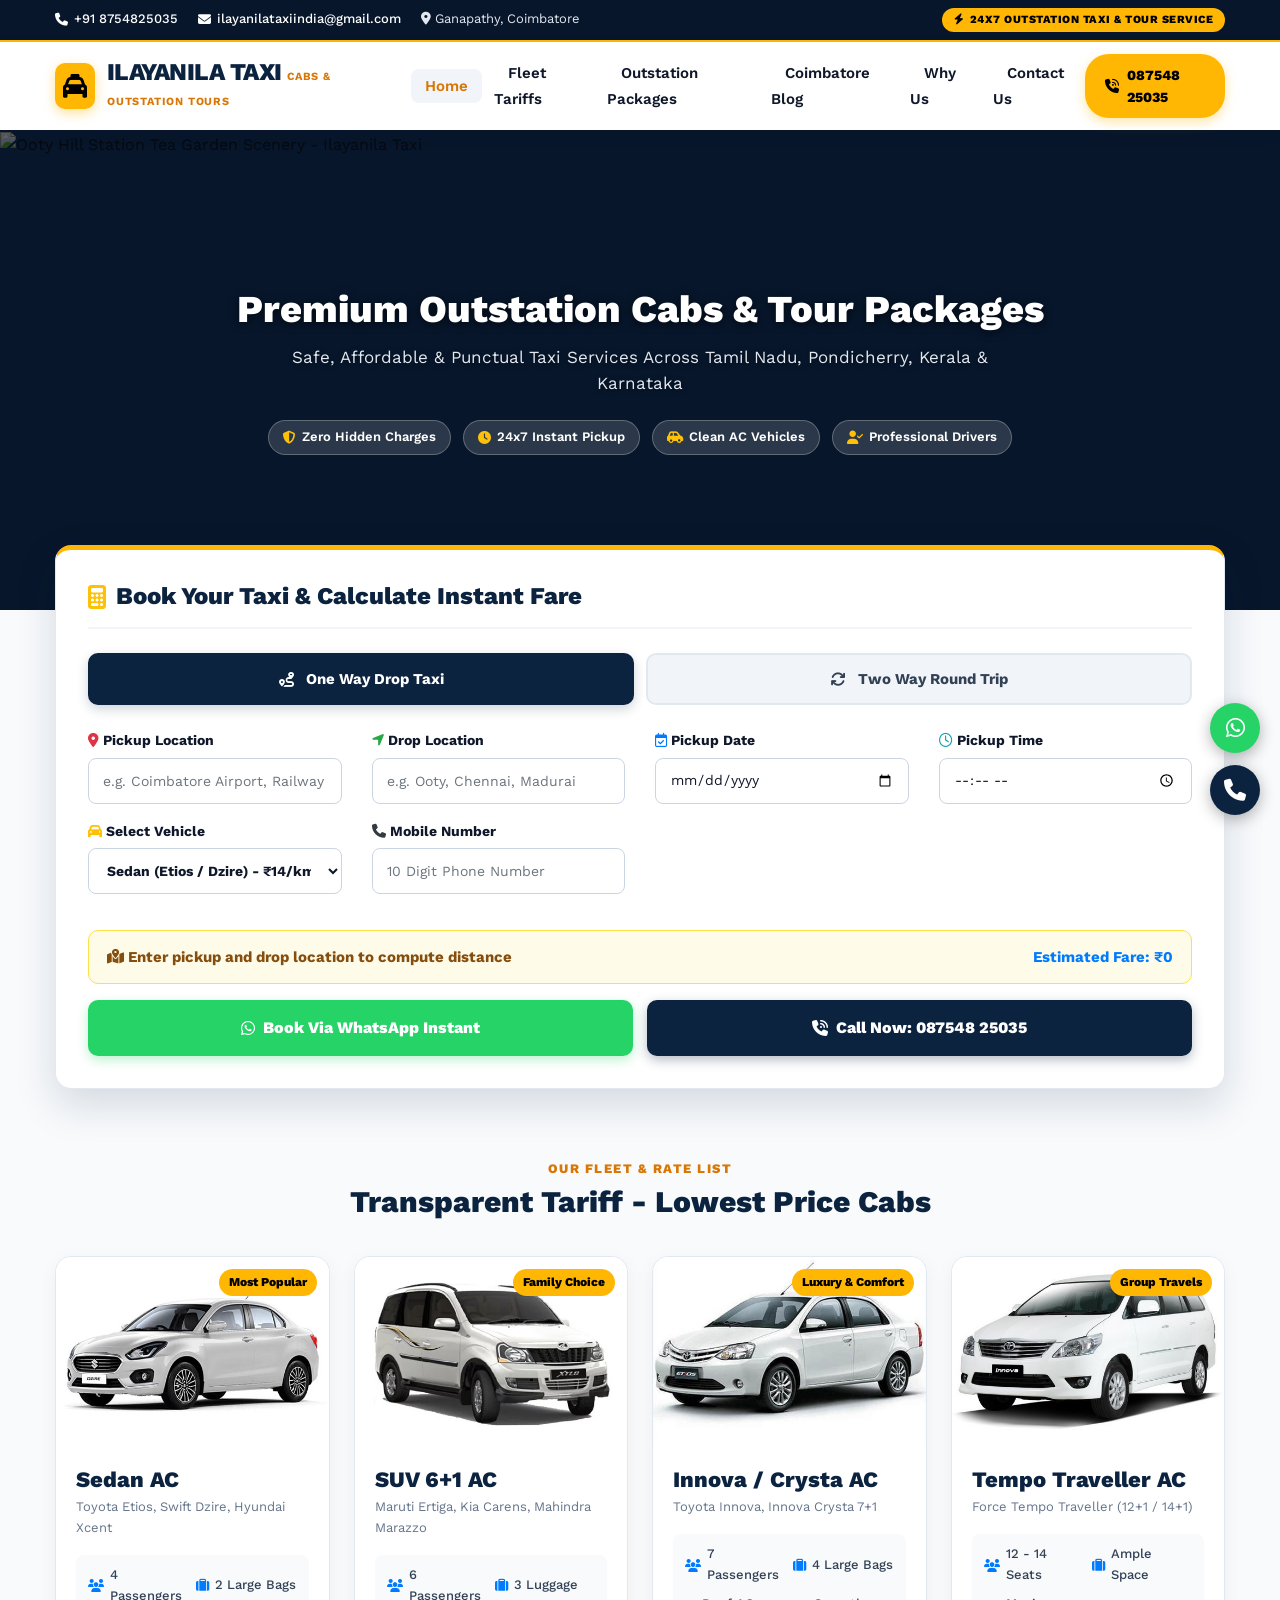
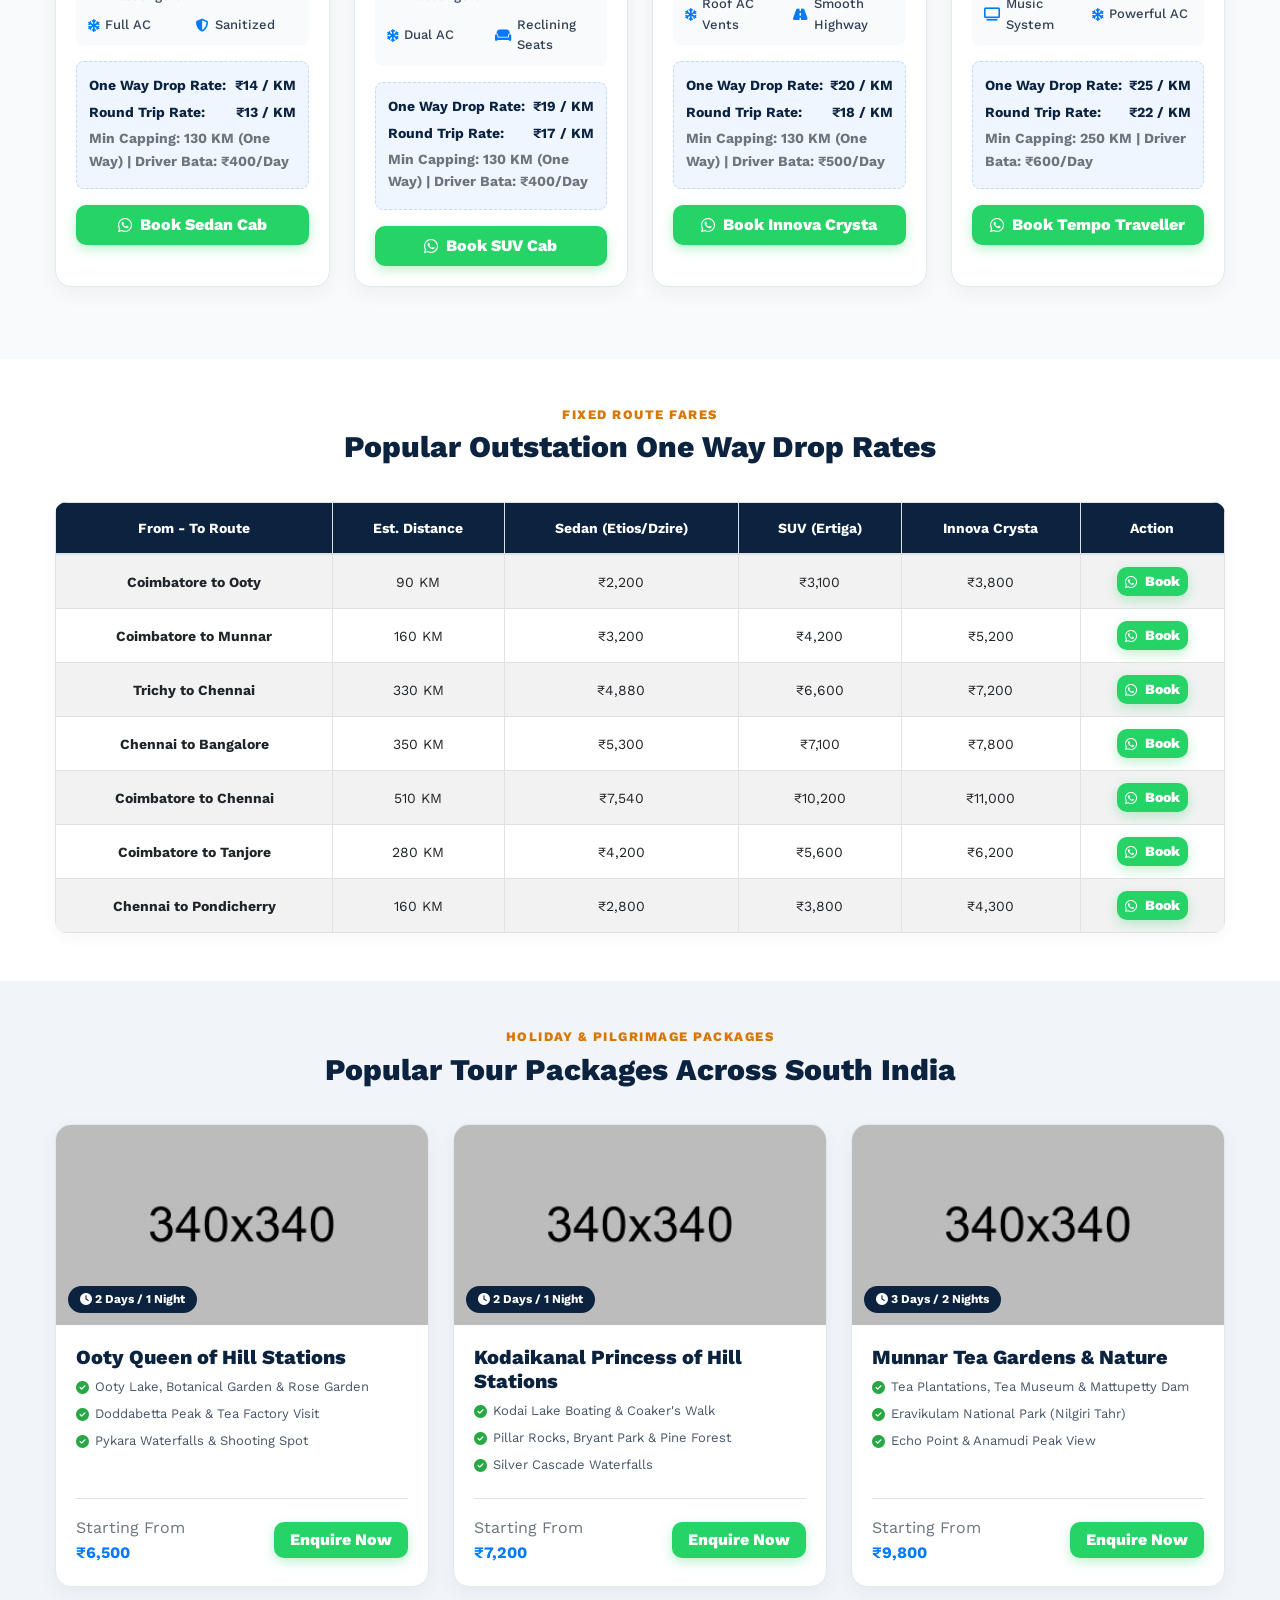
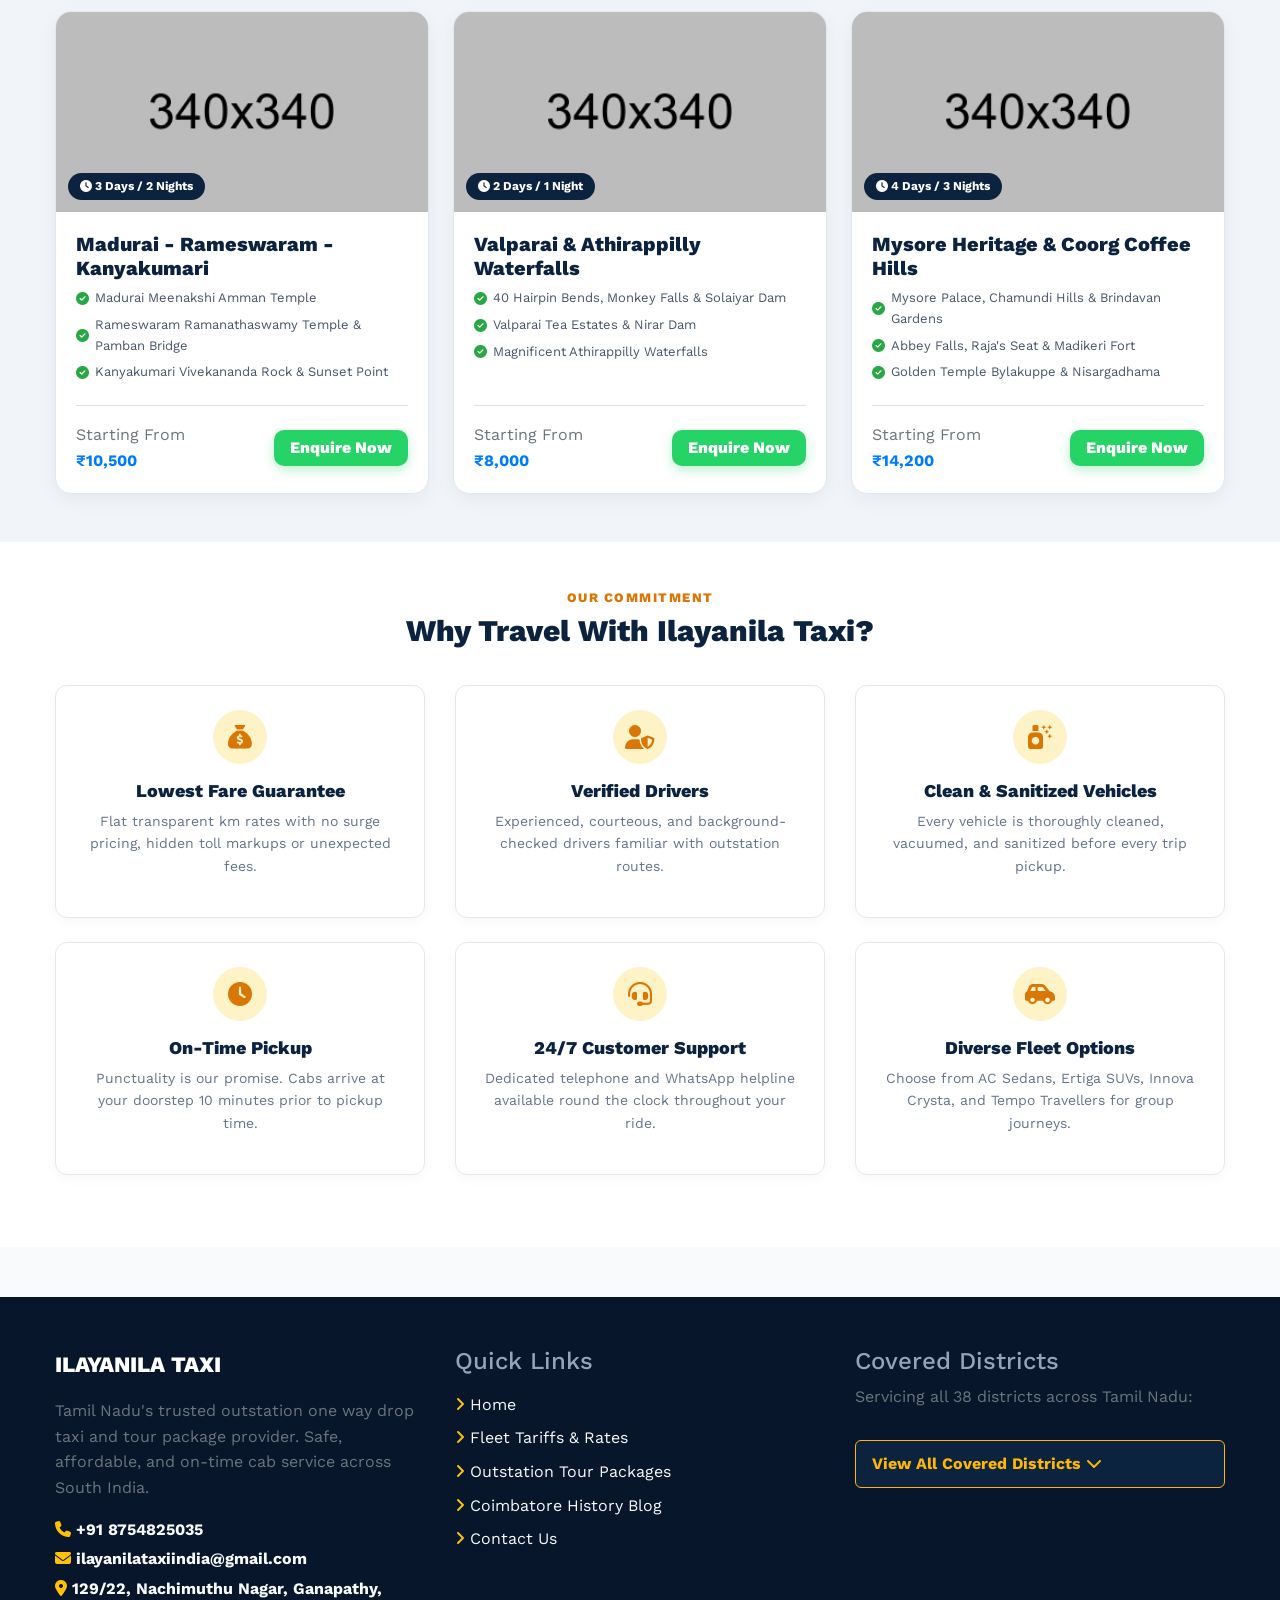
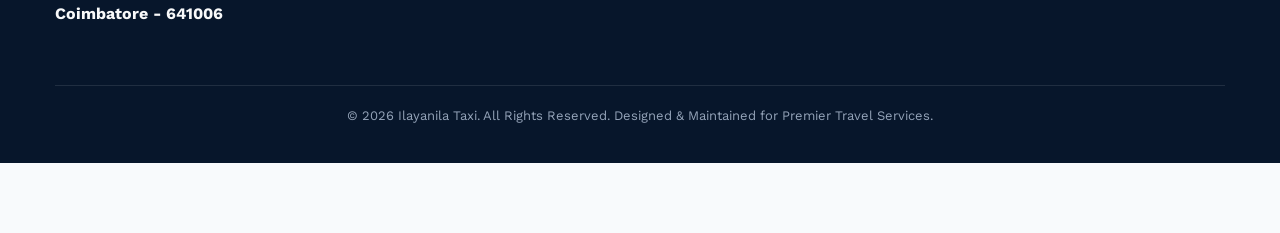
==== commit ecef1363: "refactor: update UI styling and image assets Refreshed the booking form design with a modern light t" ====
--- a/index.html
+++ b/index.html
@@ -225,7 +225,7 @@
     <div class="fleet-card">
       <div class="fleet-img-wrap">
         <span class="fleet-badge">Most Popular</span>
-        <img src="assets/images/Toyota-Etios-830x460.jpg" alt="Sedan Etios Dzire Taxi" />
+        <img src="assets/images/pro1.jpg" alt="Sedan Etios Dzire Taxi" />
       </div>
       <div class="fleet-body">
         <h3 class="fleet-title">Sedan AC</h3>
@@ -262,7 +262,7 @@
     <div class="fleet-card">
       <div class="fleet-img-wrap">
         <span class="fleet-badge">Family Choice</span>
-        <img src="assets/images/carr.png" alt="SUV Ertiga Taxi" />
+        <img src="assets/images/pro3.jpg" alt="SUV Ertiga Taxi" />
       </div>
       <div class="fleet-body">
         <h3 class="fleet-title">SUV 6+1 AC</h3>
@@ -336,7 +336,7 @@
     <div class="fleet-card">
       <div class="fleet-img-wrap">
         <span class="fleet-badge">Group Travels</span>
-        <img src="assets/images/Screenshot 2024-11-29 092147.png" alt="Tempo Traveller" />
+        <img src="assets/images/pro4.jpg" alt="Tempo Traveller" />
       </div>
       <div class="fleet-body">
         <h3 class="fleet-title">Tempo Traveller AC</h3>
@@ -467,7 +467,7 @@
     <!-- Ooty Package -->
     <div class="tour-card">
       <div class="tour-card-img">
-        <img src="assets/images/gallery-1.jpg" alt="Ooty Hill Station Tour" />
+        <img src="assets/images/gallery/gallery-1.jpg" alt="Ooty Hill Station Tour" />
         <span class="tour-duration-tag"><i class="fa-solid fa-clock"></i> 2 Days / 1 Night</span>
       </div>
       <div class="tour-card-body">
@@ -490,7 +490,7 @@
     <!-- Kodaikanal Package -->
     <div class="tour-card">
       <div class="tour-card-img">
-        <img src="assets/images/gallery-2.jpg" alt="Kodaikanal Hill Station" />
+        <img src="assets/images/gallery/gallery-2.jpg" alt="Kodaikanal Hill Station" />
         <span class="tour-duration-tag"><i class="fa-solid fa-clock"></i> 2 Days / 1 Night</span>
       </div>
       <div class="tour-card-body">
@@ -513,7 +513,7 @@
     <!-- Munnar Package -->
     <div class="tour-card">
       <div class="tour-card-img">
-        <img src="assets/images/gallery-3.jpg" alt="Munnar Tea Gardens" />
+        <img src="assets/images/gallery/gallery-3.jpg" alt="Munnar Tea Gardens" />
         <span class="tour-duration-tag"><i class="fa-solid fa-clock"></i> 3 Days / 2 Nights</span>
       </div>
       <div class="tour-card-body">
@@ -536,7 +536,7 @@
     <!-- Madurai Rameswaram Kanyakumari -->
     <div class="tour-card">
       <div class="tour-card-img">
-        <img src="assets/images/gallery-4.jpg" alt="Rameswaram Temple Pamban Bridge" />
+        <img src="assets/images/gallery/gallery-4.jpg" alt="Rameswaram Temple Pamban Bridge" />
         <span class="tour-duration-tag"><i class="fa-solid fa-clock"></i> 3 Days / 2 Nights</span>
       </div>
       <div class="tour-card-body">
@@ -552,6 +552,52 @@
             <div class="font-weight-bold text-primary font-size-18">₹10,500</div>
           </div>
           <a href="https://wa.me/918754825035?text=Enquiry%20for%20Madurai%20Rameswaram%20Kanyakumari%20Tour" target="_blank" class="btn btn-whatsapp px-3">Enquire Now</a>
+        </div>
+      </div>
+    </div>
+
+    <!-- Valparai & Athirappilly -->
+    <div class="tour-card">
+      <div class="tour-card-img">
+        <img src="assets/images/gallery/gallery-5.jpg" alt="Valparai Athirappilly Waterfalls" />
+        <span class="tour-duration-tag"><i class="fa-solid fa-clock"></i> 2 Days / 1 Night</span>
+      </div>
+      <div class="tour-card-body">
+        <h3 class="tour-card-title">Valparai & Athirappilly Waterfalls</h3>
+        <ul class="tour-highlights-list">
+          <li><i class="fa-solid fa-circle-check text-success"></i> 40 Hairpin Bends, Monkey Falls & Solaiyar Dam</li>
+          <li><i class="fa-solid fa-circle-check text-success"></i> Valparai Tea Estates & Nirar Dam</li>
+          <li><i class="fa-solid fa-circle-check text-success"></i> Magnificent Athirappilly Waterfalls</li>
+        </ul>
+        <div class="d-flex justify-content-between align-items-center mt-auto pt-3 border-top">
+          <div>
+            <span class="text-muted font-size-12">Starting From</span>
+            <div class="font-weight-bold text-primary font-size-18">₹8,000</div>
+          </div>
+          <a href="https://wa.me/918754825035?text=Enquiry%20for%20Valparai%20Athirappilly%20Tour" target="_blank" class="btn btn-whatsapp px-3">Enquire Now</a>
+        </div>
+      </div>
+    </div>
+
+    <!-- Mysore Heritage & Coorg -->
+    <div class="tour-card">
+      <div class="tour-card-img">
+        <img src="assets/images/gallery/gallery-6.jpg" alt="Mysore Coorg Tour" />
+        <span class="tour-duration-tag"><i class="fa-solid fa-clock"></i> 4 Days / 3 Nights</span>
+      </div>
+      <div class="tour-card-body">
+        <h3 class="tour-card-title">Mysore Heritage & Coorg Coffee Hills</h3>
+        <ul class="tour-highlights-list">
+          <li><i class="fa-solid fa-circle-check text-success"></i> Mysore Palace, Chamundi Hills & Brindavan Gardens</li>
+          <li><i class="fa-solid fa-circle-check text-success"></i> Abbey Falls, Raja's Seat & Madikeri Fort</li>
+          <li><i class="fa-solid fa-circle-check text-success"></i> Golden Temple Bylakuppe & Nisargadhama</li>
+        </ul>
+        <div class="d-flex justify-content-between align-items-center mt-auto pt-3 border-top">
+          <div>
+            <span class="text-muted font-size-12">Starting From</span>
+            <div class="font-weight-bold text-primary font-size-18">₹14,200</div>
+          </div>
+          <a href="https://wa.me/918754825035?text=Enquiry%20for%20Mysore%20Coorg%20Tour" target="_blank" class="btn btn-whatsapp px-3">Enquire Now</a>
         </div>
       </div>
     </div>
--- a/assets/css/style.css
+++ b/assets/css/style.css
@@ -898,18 +898,41 @@
 
 /* Extra Helper Utilities */
 .bookingform-details {
-  background: #0b3a6e !important;
-}
+  background: #ffffff !important;
+  color: #0f172a !important;
+  border-radius: 16px !important;
+  box-shadow: 0 16px 40px rgba(12, 35, 64, 0.15) !important;
+  border: 1px solid #e2e8f0 !important;
+  border-top: 5px solid #ffb703 !important;
+  padding: 32px;
+}
+
+.bookingform-details label {
+  color: #0f172a !important;
+  font-weight: 700 !important;
+  font-size: 14px !important;
+  margin-bottom: 6px !important;
+}
+
+.booking-header h2 {
+  color: #0c2340 !important;
+}
+
 .Bookingnow {
-  color: #e0b336 !important;
-}
+  color: #d97706 !important;
+}
+
 .nav-tabs .nav-link {
-  color: #e0b336 !important;
-}
+  color: #d97706 !important;
+}
+
 .nav-tabs .nav-link.active {
-  background: #0b3a6e !important;
-  border: 1px solid #e0b336 !important;
-}
+  background: #0c2340 !important;
+  color: #ffffff !important;
+  border: 1px solid #0c2340 !important;
+}
+
 #distance {
-  color: white !important;
-}
+  color: #854d0e !important;
+}
+
--- a/style.css
+++ b/style.css
@@ -1,19 +1,39 @@
 @import url('assets/css/style.css');
 
 .bookingform-details {
-    background: #0b3a6e !important;
-}
-.Bookingnow {
-    color: #e0b336 !important;
-}
-.nav-tabs .nav-link {
-    color: #e0b336 !important;
-}
-.nav-tabs .nav-link.active {
-    background: #0b3a6e !important;
-    border: 1px solid #e0b336 !important;
-}
-#distance {
-   color: white !important;
+  background: #ffffff !important;
+  color: #0f172a !important;
+  border-radius: 16px !important;
+  box-shadow: 0 16px 40px rgba(12, 35, 64, 0.15) !important;
+  border: 1px solid #e2e8f0 !important;
+  border-top: 5px solid #ffb703 !important;
 }
 
+.bookingform-details label {
+  color: #0f172a !important;
+  font-weight: 700 !important;
+}
+
+.booking-header h2 {
+  color: #0c2340 !important;
+}
+
+.Bookingnow {
+  color: #d97706 !important;
+}
+
+.nav-tabs .nav-link {
+  color: #d97706 !important;
+}
+
+.nav-tabs .nav-link.active {
+  background: #0c2340 !important;
+  color: #ffffff !important;
+  border: 1px solid #0c2340 !important;
+}
+
+#distance {
+  color: #854d0e !important;
+}
+
+
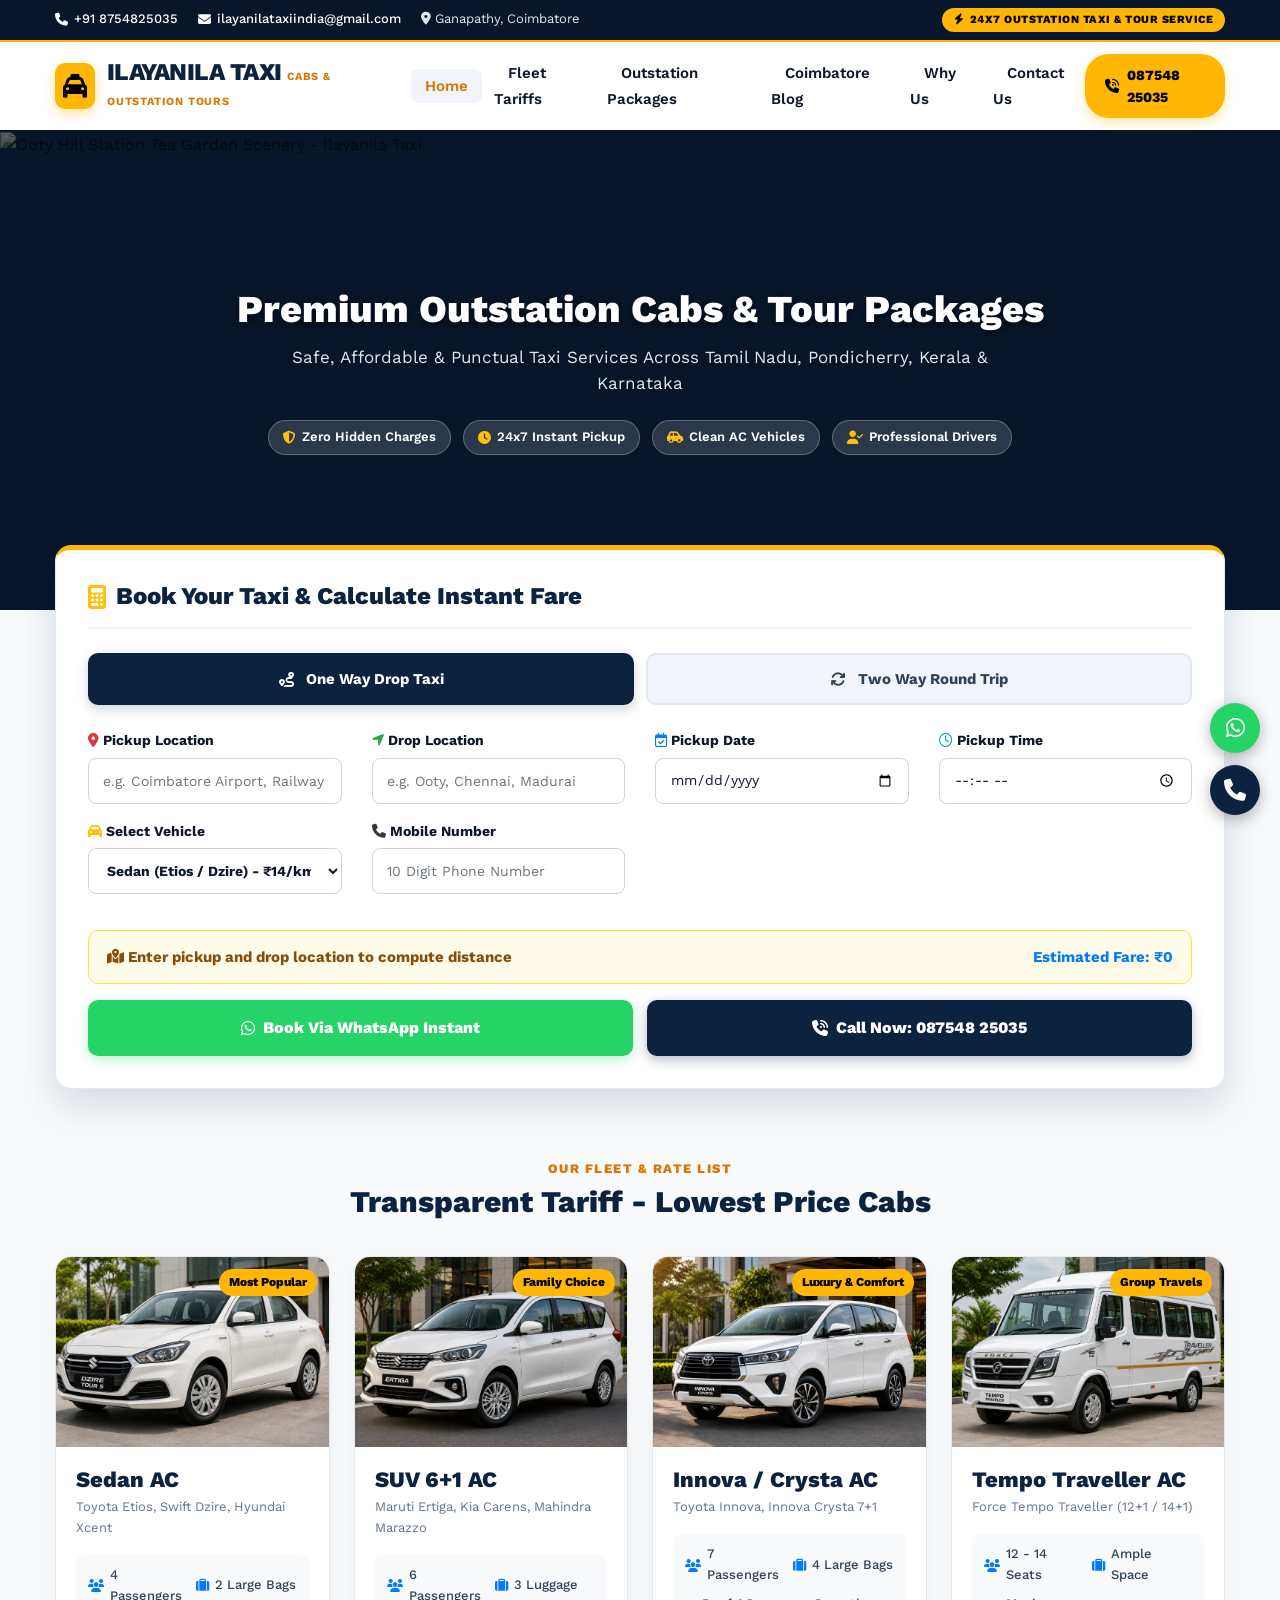
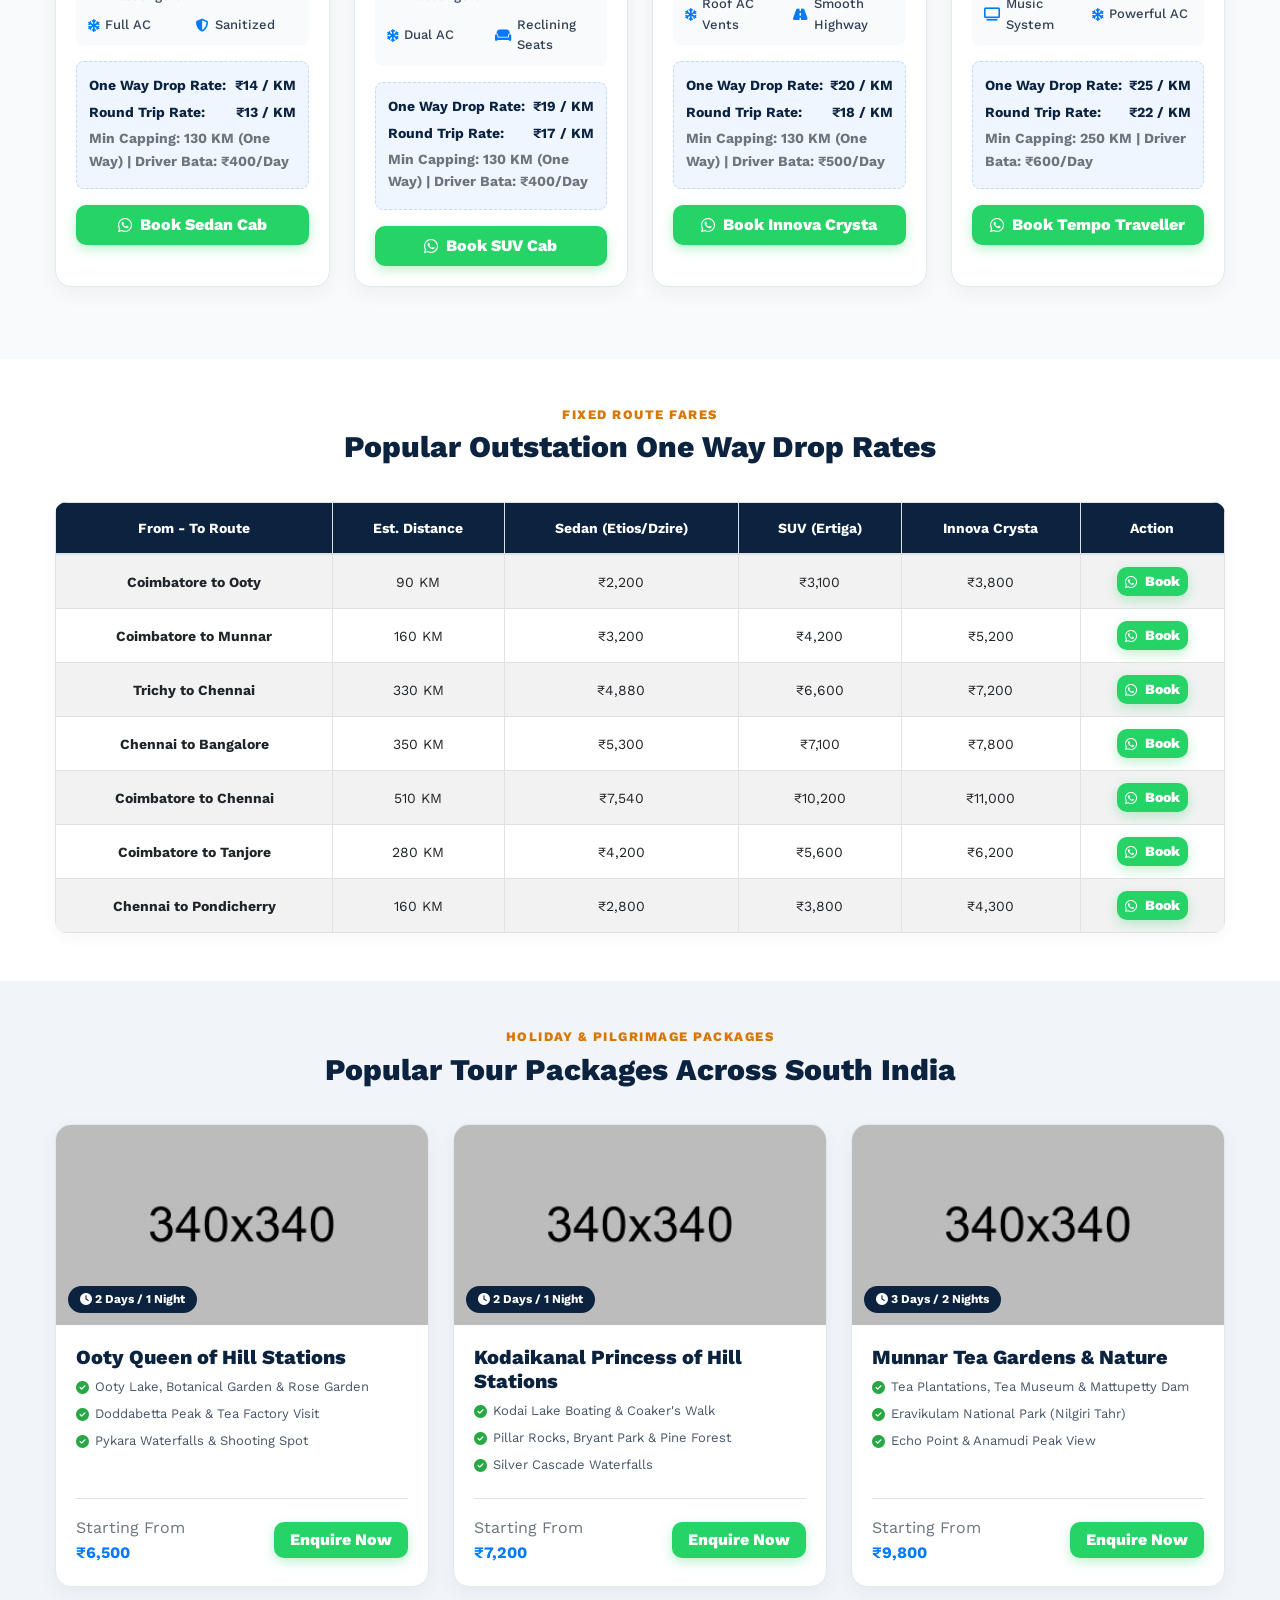
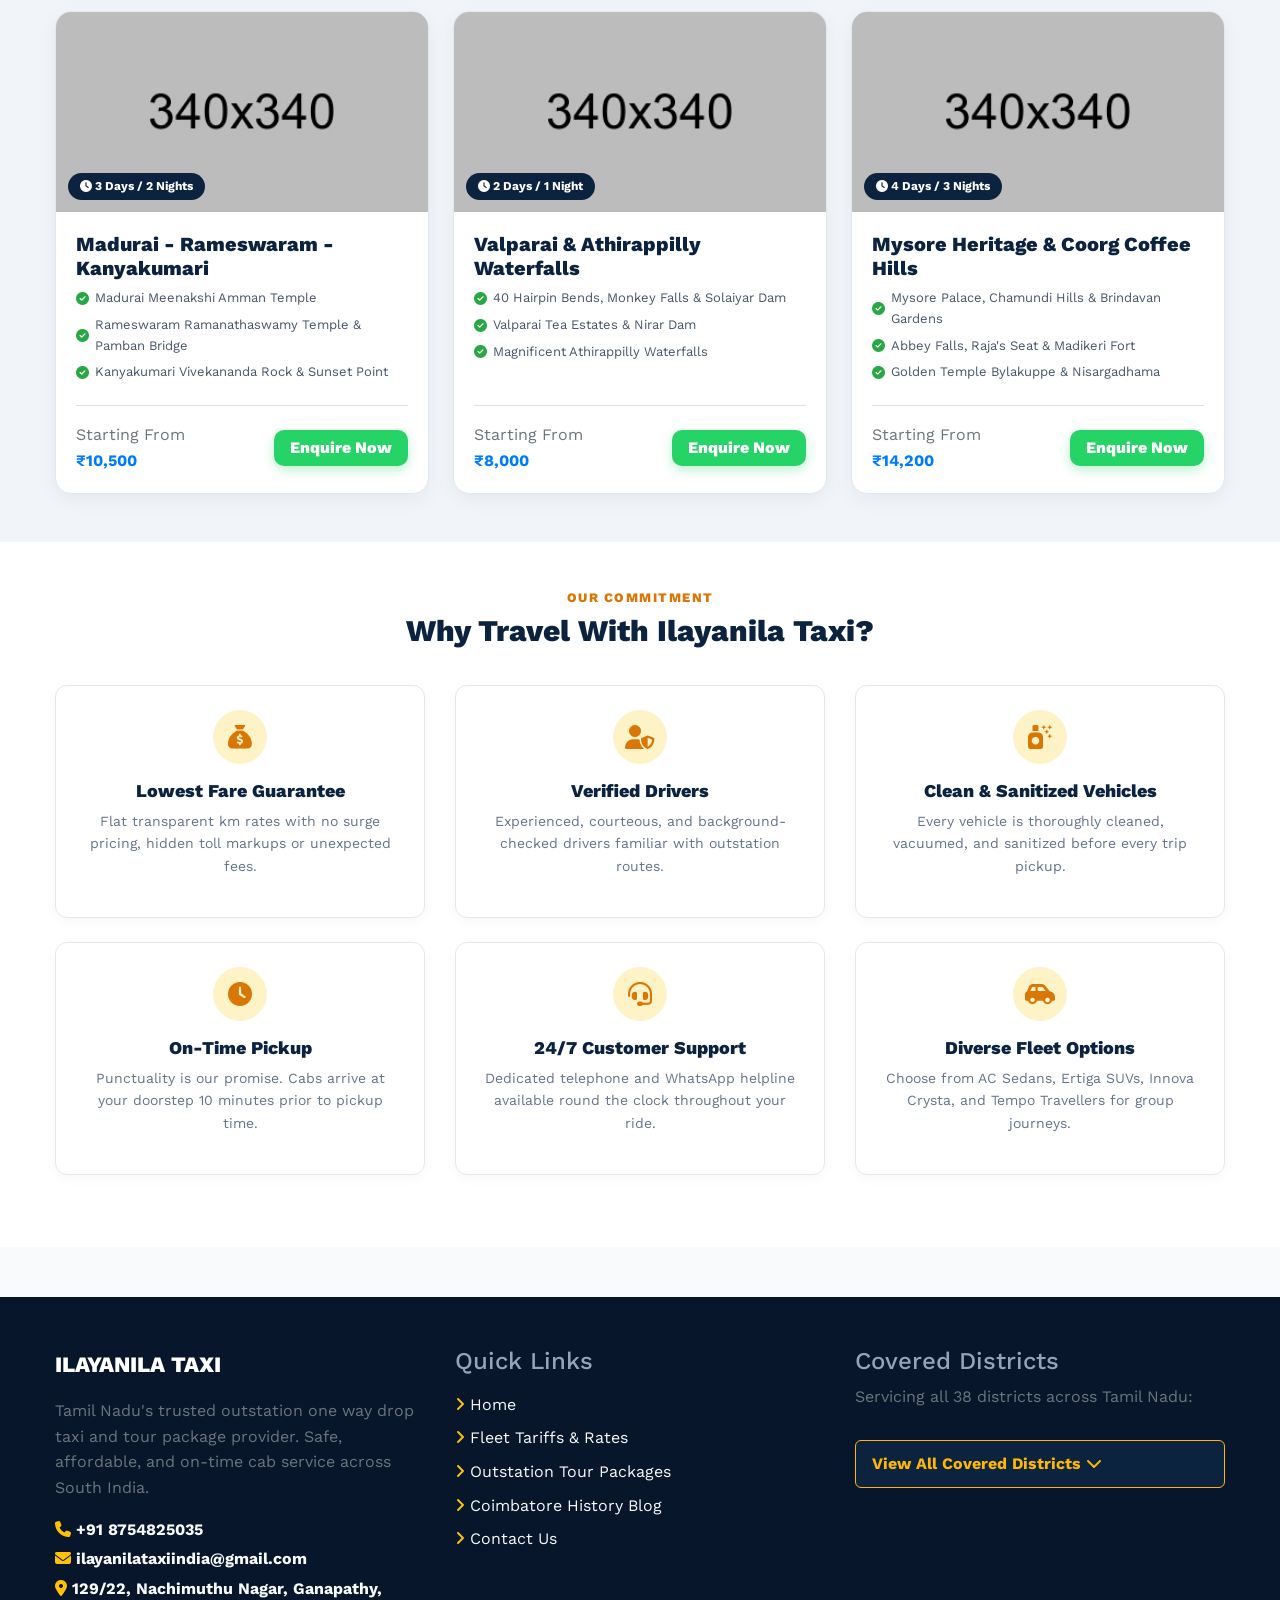
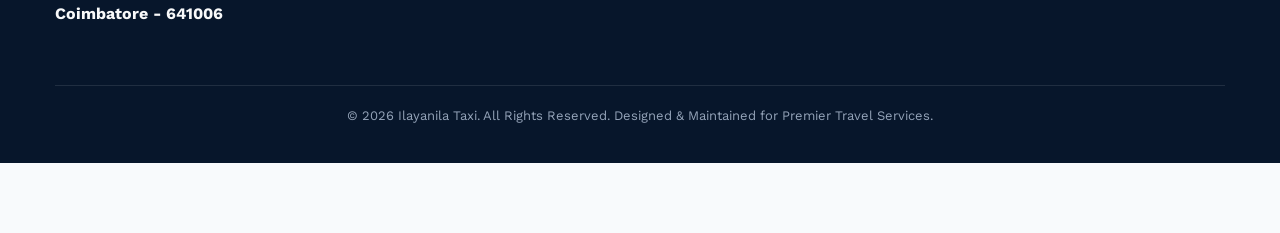
==== commit 8a06c938: "fix: add fallback image URLs for tour cards Implemented onerror handlers to load alternative tour im" ====
--- a/index.html
+++ b/index.html
@@ -467,7 +467,7 @@
     <!-- Ooty Package -->
     <div class="tour-card">
       <div class="tour-card-img">
-        <img src="assets/images/gallery/gallery-1.jpg" alt="Ooty Hill Station Tour" />
+        <img src="./assets/images/gallery/gallery-1.jpg" onerror="this.onerror=null;this.src='./assets/images/tour/tour-1.jpg';" alt="Ooty Hill Station Tour" />
         <span class="tour-duration-tag"><i class="fa-solid fa-clock"></i> 2 Days / 1 Night</span>
       </div>
       <div class="tour-card-body">
@@ -490,7 +490,7 @@
     <!-- Kodaikanal Package -->
     <div class="tour-card">
       <div class="tour-card-img">
-        <img src="assets/images/gallery/gallery-2.jpg" alt="Kodaikanal Hill Station" />
+        <img src="./assets/images/gallery/gallery-2.jpg" onerror="this.onerror=null;this.src='./assets/images/tour/tour-2.jpg';" alt="Kodaikanal Hill Station" />
         <span class="tour-duration-tag"><i class="fa-solid fa-clock"></i> 2 Days / 1 Night</span>
       </div>
       <div class="tour-card-body">
@@ -513,7 +513,7 @@
     <!-- Munnar Package -->
     <div class="tour-card">
       <div class="tour-card-img">
-        <img src="assets/images/gallery/gallery-3.jpg" alt="Munnar Tea Gardens" />
+        <img src="./assets/images/gallery/gallery-3.jpg" onerror="this.onerror=null;this.src='./assets/images/tour/tour-3.jpg';" alt="Munnar Tea Gardens" />
         <span class="tour-duration-tag"><i class="fa-solid fa-clock"></i> 3 Days / 2 Nights</span>
       </div>
       <div class="tour-card-body">
@@ -536,7 +536,7 @@
     <!-- Madurai Rameswaram Kanyakumari -->
     <div class="tour-card">
       <div class="tour-card-img">
-        <img src="assets/images/gallery/gallery-4.jpg" alt="Rameswaram Temple Pamban Bridge" />
+        <img src="./assets/images/gallery/gallery-4.jpg" onerror="this.onerror=null;this.src='./assets/images/tour/tour-4.jpg';" alt="Rameswaram Temple Pamban Bridge" />
         <span class="tour-duration-tag"><i class="fa-solid fa-clock"></i> 3 Days / 2 Nights</span>
       </div>
       <div class="tour-card-body">
@@ -559,7 +559,7 @@
     <!-- Valparai & Athirappilly -->
     <div class="tour-card">
       <div class="tour-card-img">
-        <img src="assets/images/gallery/gallery-5.jpg" alt="Valparai Athirappilly Waterfalls" />
+        <img src="./assets/images/gallery/gallery-5.jpg" onerror="this.onerror=null;this.src='./assets/images/tour/tour-5.jpg';" alt="Valparai Athirappilly Waterfalls" />
         <span class="tour-duration-tag"><i class="fa-solid fa-clock"></i> 2 Days / 1 Night</span>
       </div>
       <div class="tour-card-body">
@@ -582,7 +582,7 @@
     <!-- Mysore Heritage & Coorg -->
     <div class="tour-card">
       <div class="tour-card-img">
-        <img src="assets/images/gallery/gallery-6.jpg" alt="Mysore Coorg Tour" />
+        <img src="./assets/images/gallery/gallery-6.jpg" onerror="this.onerror=null;this.src='./assets/images/tour/tour-6.jpg';" alt="Mysore Coorg Tour" />
         <span class="tour-duration-tag"><i class="fa-solid fa-clock"></i> 4 Days / 3 Nights</span>
       </div>
       <div class="tour-card-body">
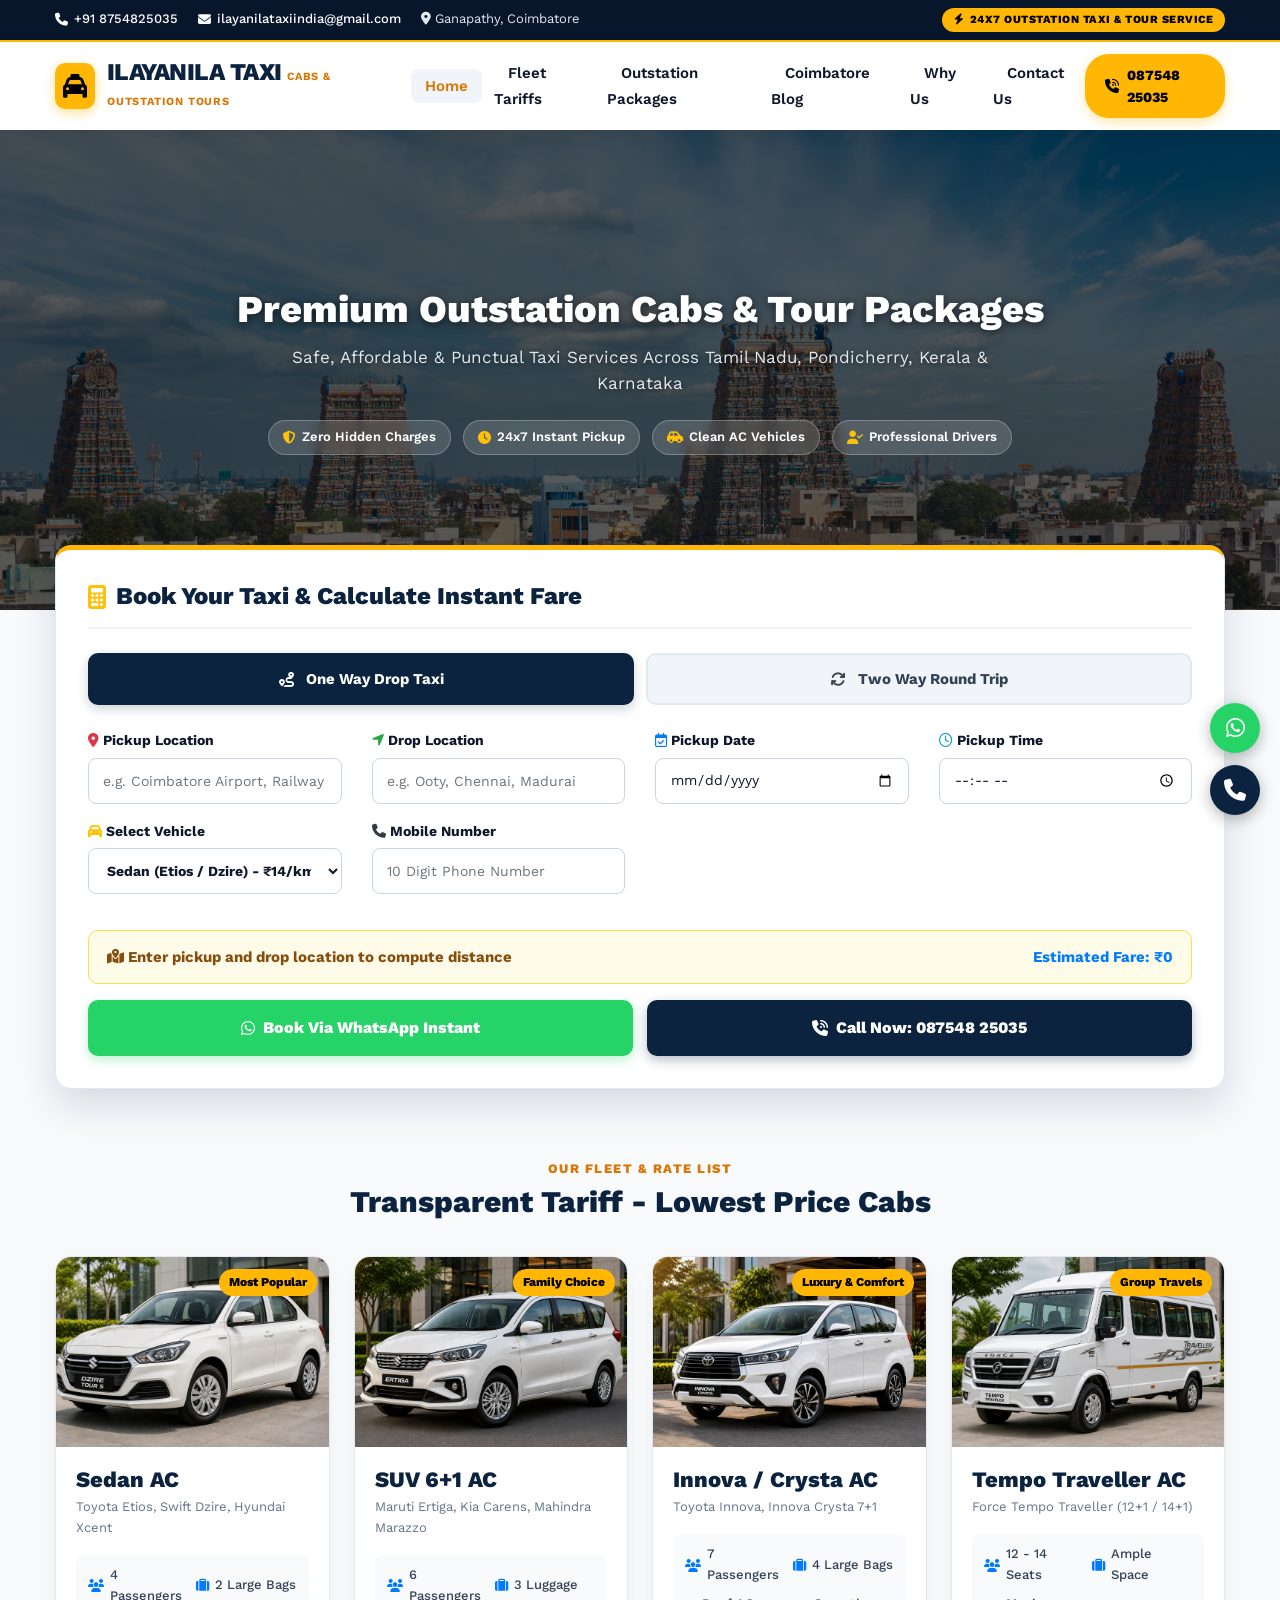
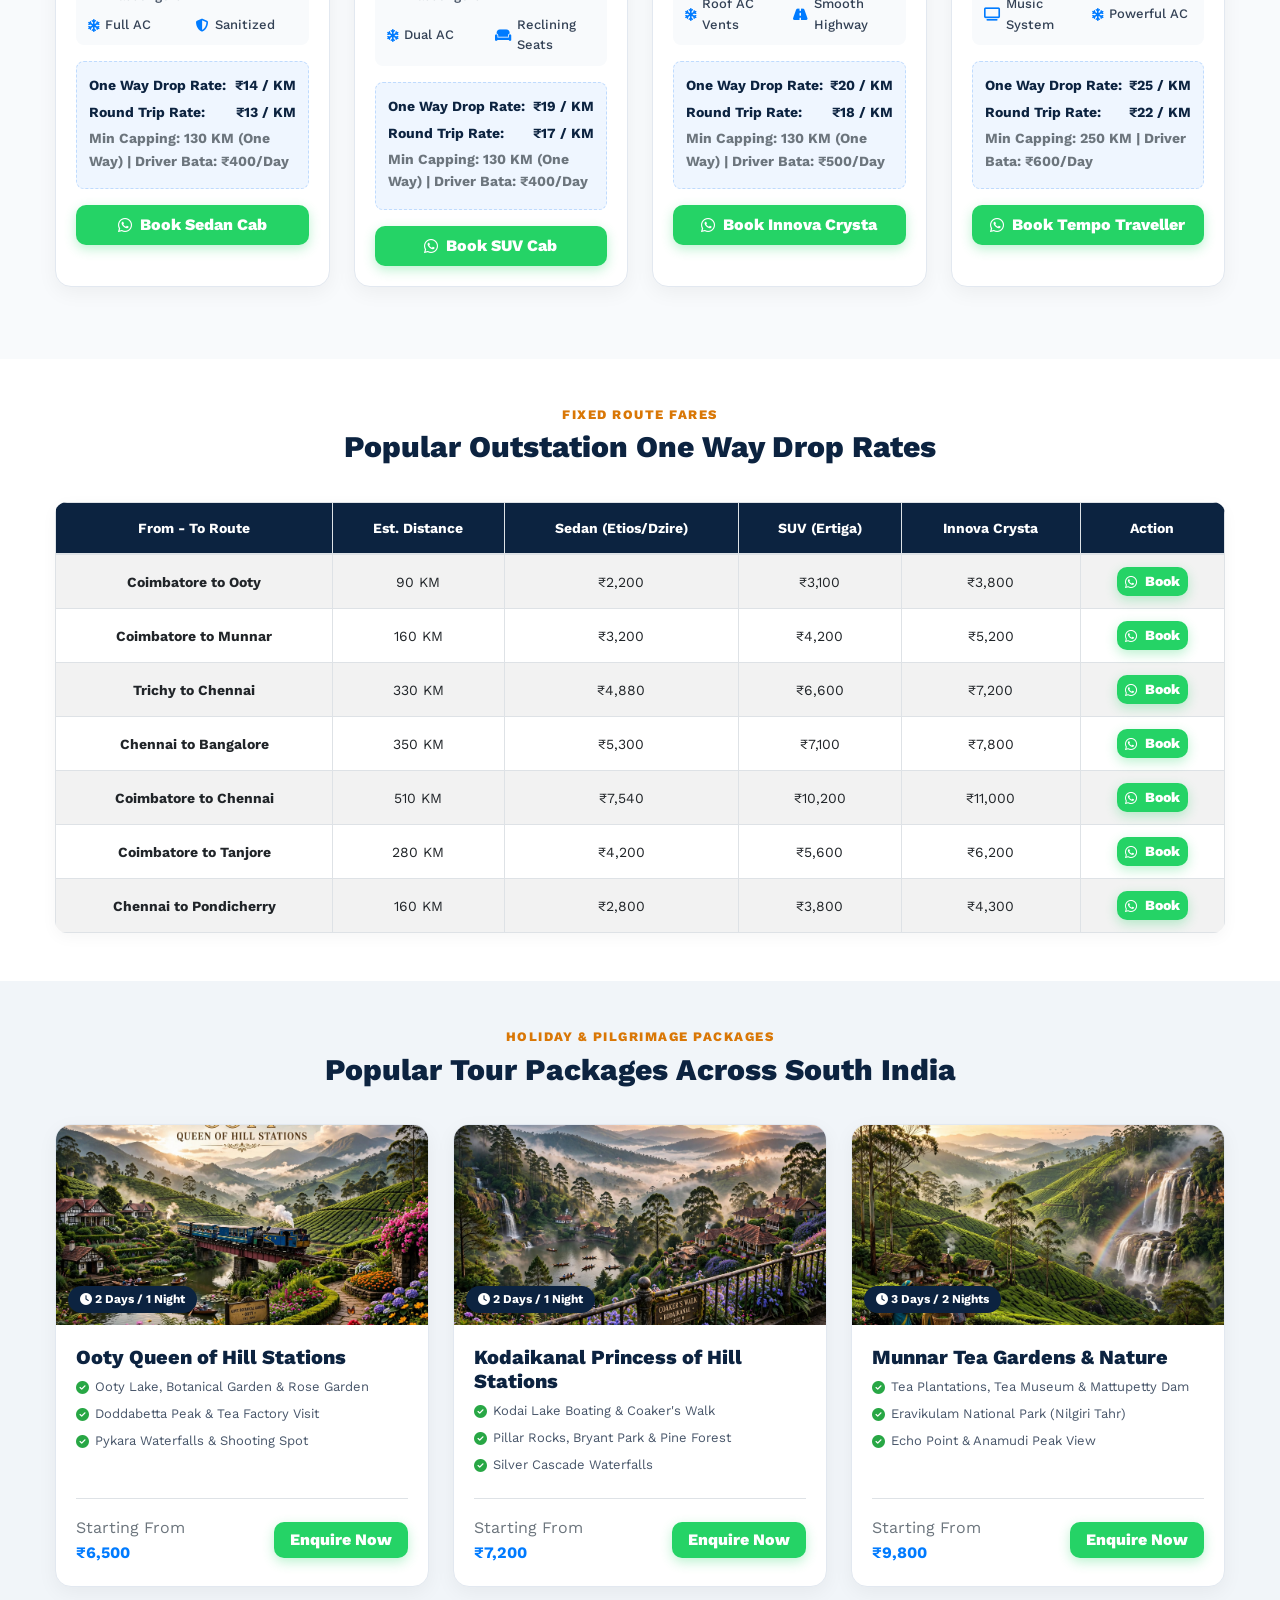
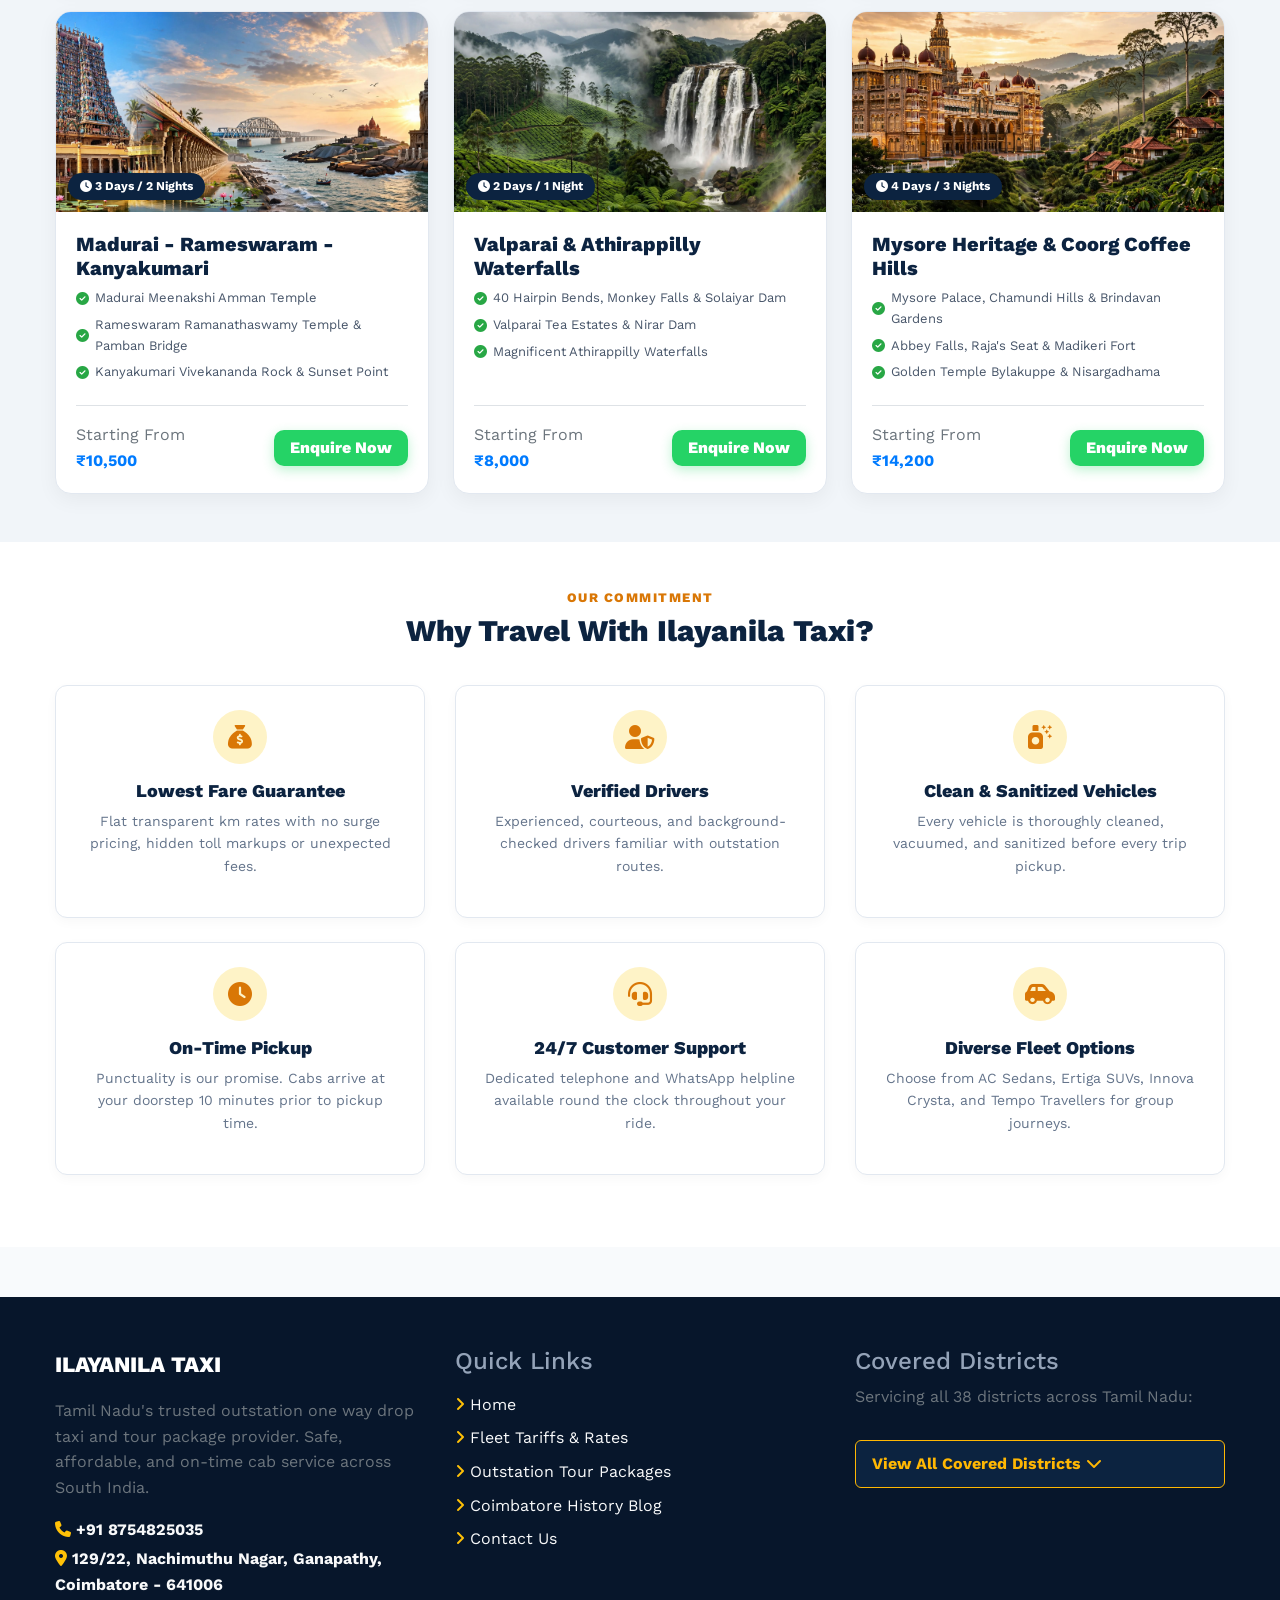
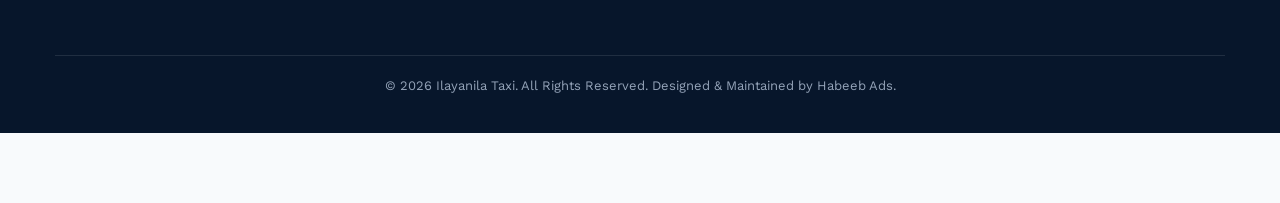
==== commit 4b80da2e: "refactor: update branding, assets, and footer contact Update banner image sources to local paths, re" ====
--- a/index.html
+++ b/index.html
@@ -101,10 +101,10 @@
 <section class="carousel">
   <div class="carousel-inner position-relative h-100">
     <div class="carousel-slide carousel-item active position-absolute w-100 h-100" style="transition: opacity 0.8s ease;">
-      <img src="https://images.unsplash.com/photo-1596895111956-bf1cf0599ce5?auto=format&fit=crop&w=1920&q=80" alt="Ooty Hill Station Tea Garden Scenery - Ilayanila Taxi" referrerPolicy="no-referrer" />
+      <img src="./assets/images/gallery/banner1.jpg" onerror="this.onerror=null;this.src='https://images.unsplash.com/photo-1596895111956-bf1cf0599ce5?auto=format&fit=crop&w=1920&q=80';" alt="Ooty Hill Station Tea Garden Scenery - Ilayanila Taxi" referrerPolicy="no-referrer" />
     </div>
     <div class="carousel-slide carousel-item position-absolute w-100 h-100" style="opacity: 0; transition: opacity 0.8s ease;">
-      <img src="https://images.unsplash.com/photo-1544644181-1484b3fdfc62?auto=format&fit=crop&w=1920&q=80" alt="Misty Nilgiri Hills Ooty Scenery" referrerPolicy="no-referrer" />
+      <img src="./assets/images/gallery/banner3.jpg" onerror="this.onerror=null;this.src='https://images.unsplash.com/photo-1544644181-1484b3fdfc62?auto=format&fit=crop&w=1920&q=80';" alt="Misty Nilgiri Hills Ooty Scenery" referrerPolicy="no-referrer" />
     </div>
     <div class="carousel-caption-custom">
       <h1 class="carousel-text">Premium Outstation Cabs & Tour Packages</h1>
@@ -674,7 +674,6 @@
       <p class="mt-3 text-muted">Tamil Nadu's trusted outstation one way drop taxi and tour package provider. Safe, affordable, and on-time cab service across South India.</p>
       <div class="mt-3 font-weight-bold text-light">
         <p class="mb-1"><i class="fa-solid fa-phone text-warning"></i> +91 8754825035</p>
-        <p class="mb-1"><i class="fa-solid fa-envelope text-warning"></i> ilayanilataxiindia@gmail.com</p>
         <p class="mb-1"><i class="fa-solid fa-location-dot text-warning"></i> 129/22, Nachimuthu Nagar, Ganapathy, Coimbatore - 641006</p>
       </div>
     </div>
@@ -712,7 +711,7 @@
   </div>
 
   <div class="footer-bottom text-center">
-    <p>© 2026 Ilayanila Taxi. All Rights Reserved. Designed & Maintained for Premier Travel Services.</p>
+    <p>© 2026 Ilayanila Taxi. All Rights Reserved. Designed & Maintained by Habeeb Ads.</p>
   </div>
 </div>
 </footer>
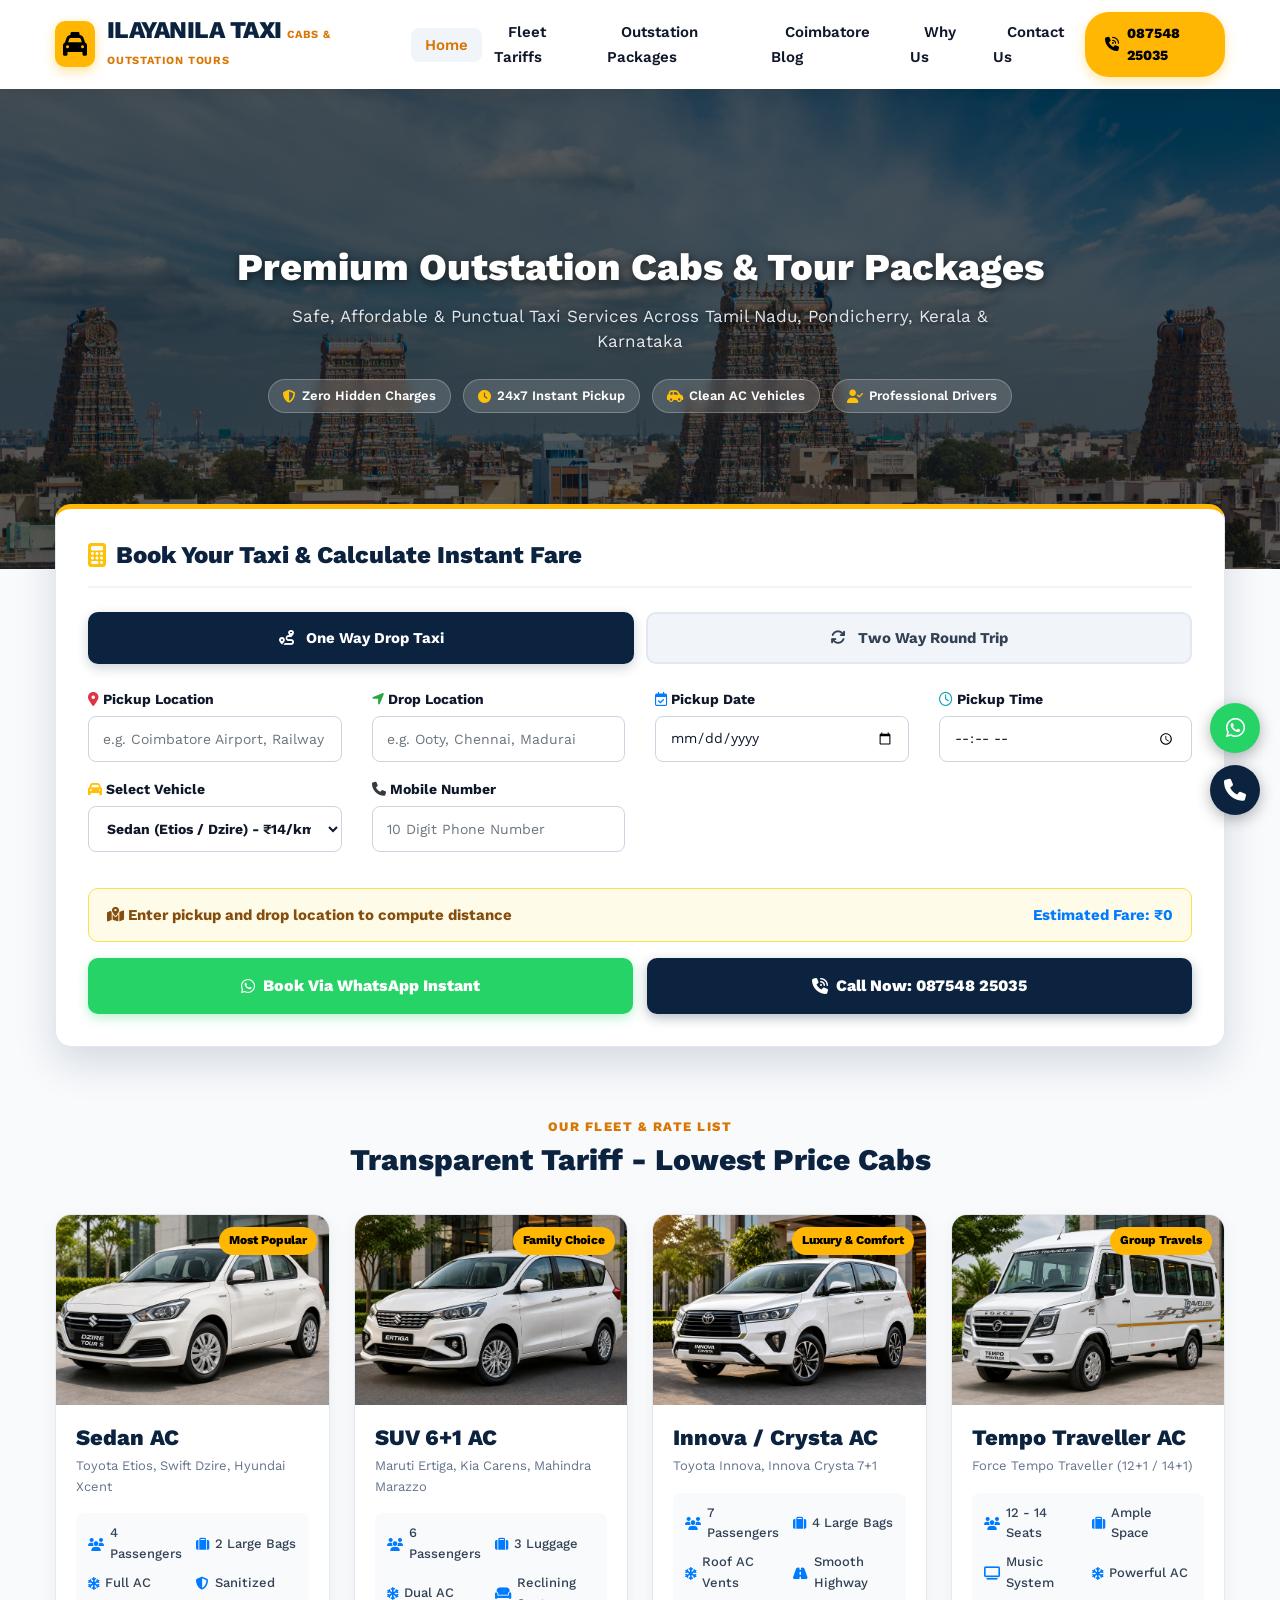
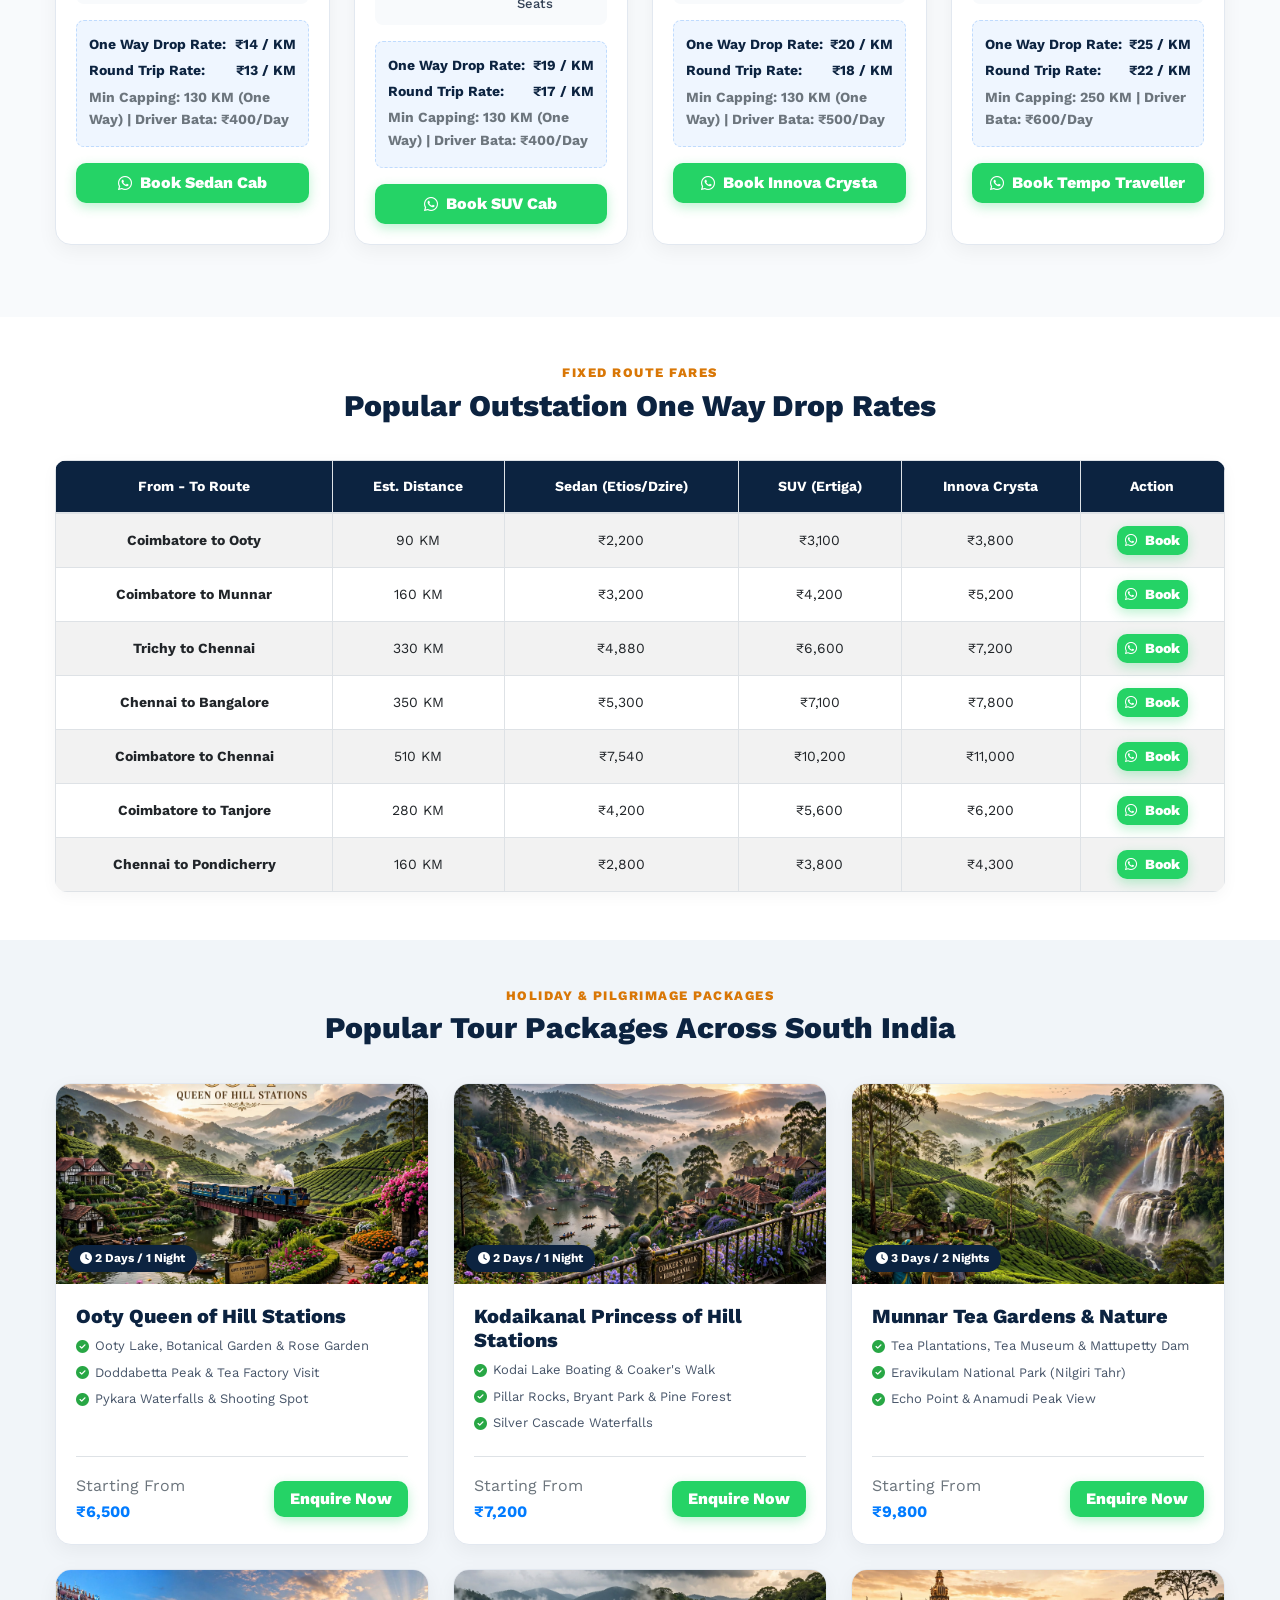
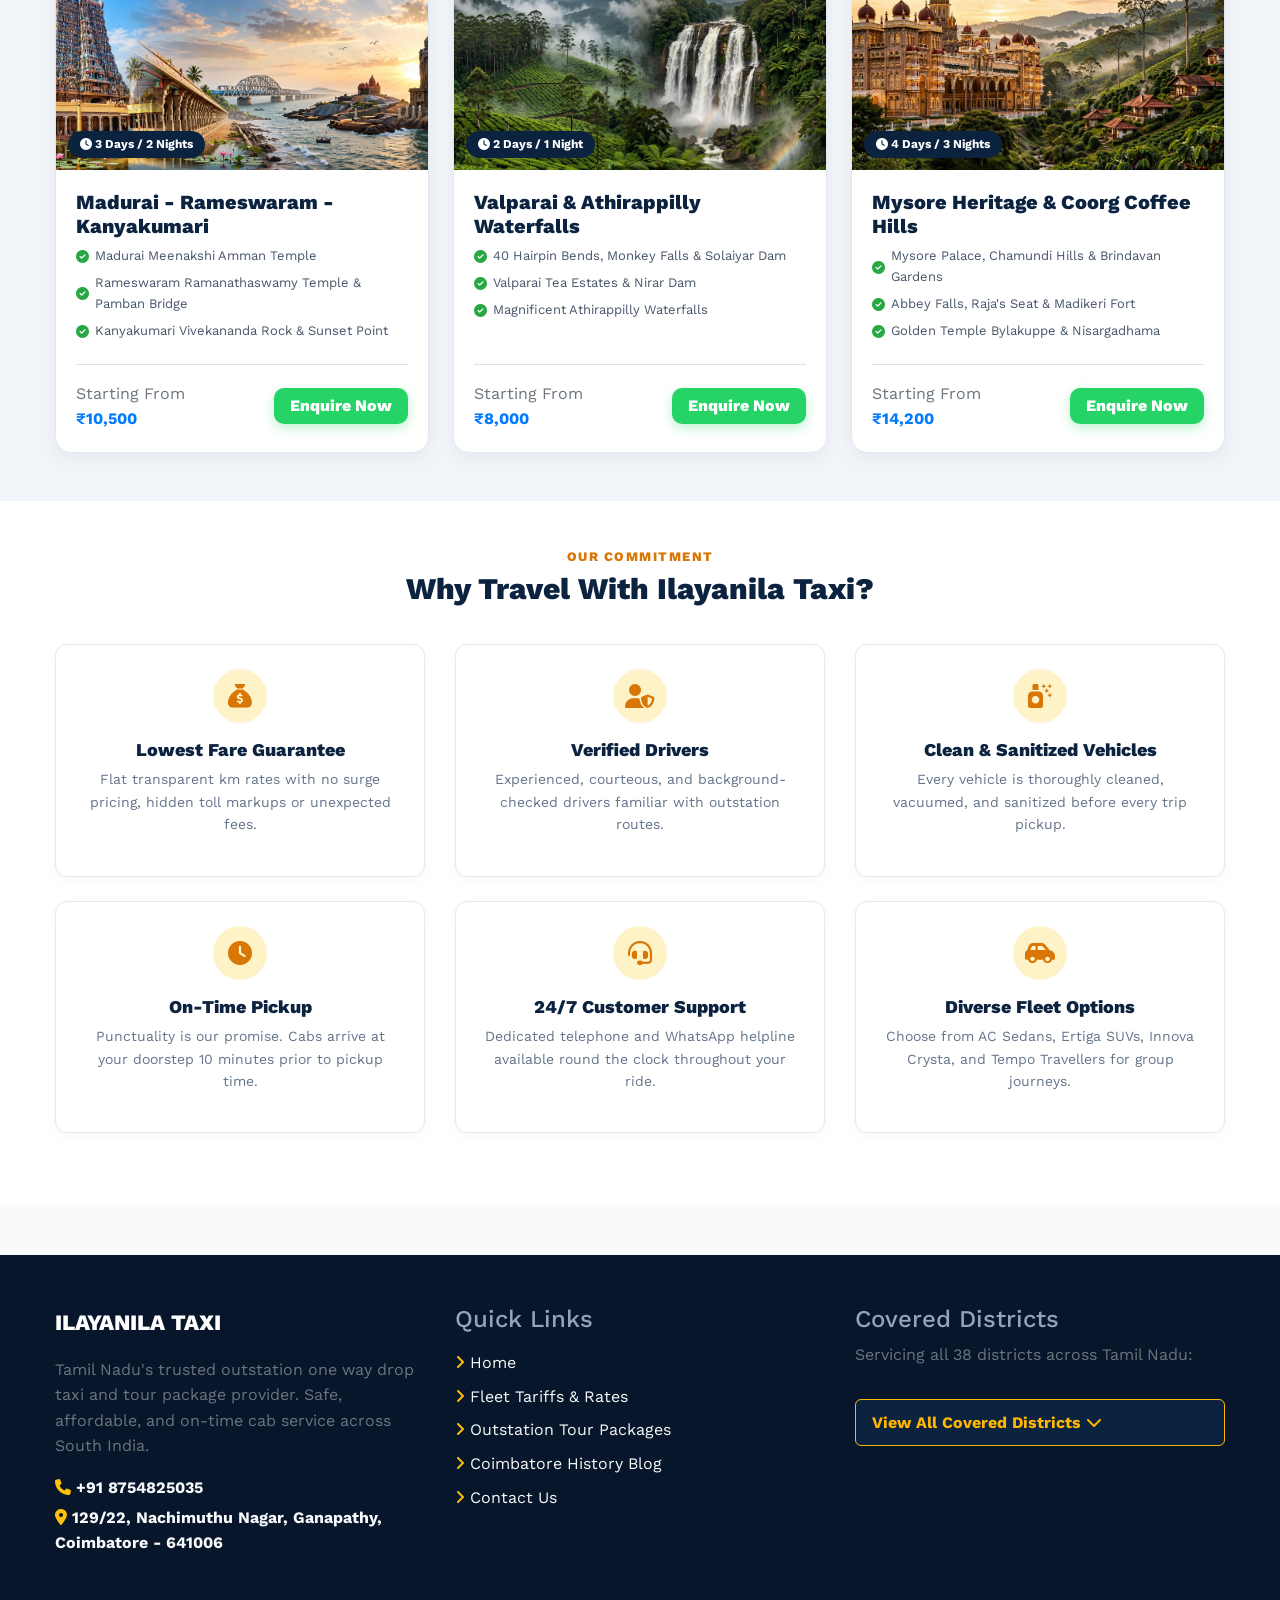
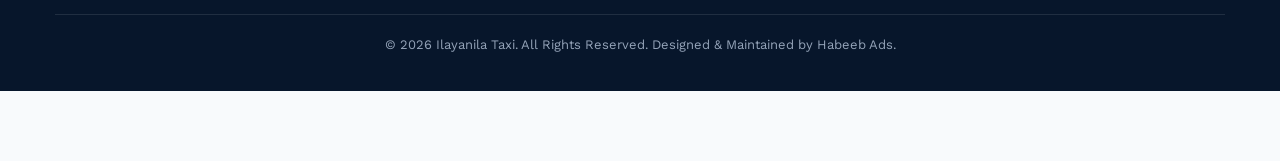
==== commit ceca02c2: "refactor: remove header top bar across all pages Simplify the navigation structure by removing the r" ====
--- a/index.html
+++ b/index.html
@@ -41,22 +41,6 @@
 <body>
 <div class="boxed_wrapper">
 
-<!-- Top Header Contact Bar (Mi Cabs Style) -->
-<div class="header-top-bar">
-  <div class="auto-container">
-    <div class="top-bar-inner">
-      <div class="top-info">
-        <a href="tel:+918754825035"><i class="fa-solid fa-phone"></i> +91 8754825035</a>
-        <a href="mailto:ilayanilataxiindia@gmail.com"><i class="fa-solid fa-envelope"></i> ilayanilataxiindia@gmail.com</a>
-        <span class="d-none d-md-inline"><i class="fa-solid fa-location-dot"></i> Ganapathy, Coimbatore</span>
-      </div>
-      <div>
-        <span class="top-badge"><i class="fa-solid fa-bolt"></i> 24x7 Outstation Taxi & Tour Service</span>
-      </div>
-    </div>
-  </div>
-</div>
-
 <!-- main header -->
 <header class="main-header">
 <div class="header-lower">
@@ -97,14 +81,11 @@
 </div>
 </header>
 
-<!-- Hero Carousel Banner -->
+<!-- Static Hero Banner -->
 <section class="carousel">
   <div class="carousel-inner position-relative h-100">
-    <div class="carousel-slide carousel-item active position-absolute w-100 h-100" style="transition: opacity 0.8s ease;">
-      <img src="./assets/images/gallery/banner1.jpg" onerror="this.onerror=null;this.src='https://images.unsplash.com/photo-1596895111956-bf1cf0599ce5?auto=format&fit=crop&w=1920&q=80';" alt="Ooty Hill Station Tea Garden Scenery - Ilayanila Taxi" referrerPolicy="no-referrer" />
-    </div>
-    <div class="carousel-slide carousel-item position-absolute w-100 h-100" style="opacity: 0; transition: opacity 0.8s ease;">
-      <img src="./assets/images/gallery/banner3.jpg" onerror="this.onerror=null;this.src='https://images.unsplash.com/photo-1544644181-1484b3fdfc62?auto=format&fit=crop&w=1920&q=80';" alt="Misty Nilgiri Hills Ooty Scenery" referrerPolicy="no-referrer" />
+    <div class="carousel-slide active position-absolute w-100 h-100">
+      <img src="./assets/images/gallery/banner1.jpg" onerror="this.onerror=null;this.src='https://images.unsplash.com/photo-1596895111956-bf1cf0599ce5?auto=format&fit=crop&w=1920&q=80';" alt="Outstation Taxi Tour - Ilayanila Taxi" referrerPolicy="no-referrer" />
     </div>
     <div class="carousel-caption-custom">
       <h1 class="carousel-text">Premium Outstation Cabs & Tour Packages</h1>
@@ -894,21 +875,6 @@
     SumDistance();
 }
 
-let currentSlide = 0;
-function showSlide(index) {
-    const slides = document.querySelectorAll('.carousel-slide');
-    if (!slides.length) return;
-    if (index >= slides.length) currentSlide = 0;
-    else if (index < 0) currentSlide = slides.length - 1;
-    else currentSlide = index;
-    slides.forEach((slide, i) => {
-        slide.style.opacity = i === currentSlide ? '1' : '0';
-        slide.style.zIndex = i === currentSlide ? '2' : '1';
-    });
-}
-function nextSlide() { showSlide(currentSlide + 1); }
-setInterval(nextSlide, 5000);
-
 window.onload = function () {
     // Universal image error fallback handler
     document.querySelectorAll('img').forEach(function(img) {
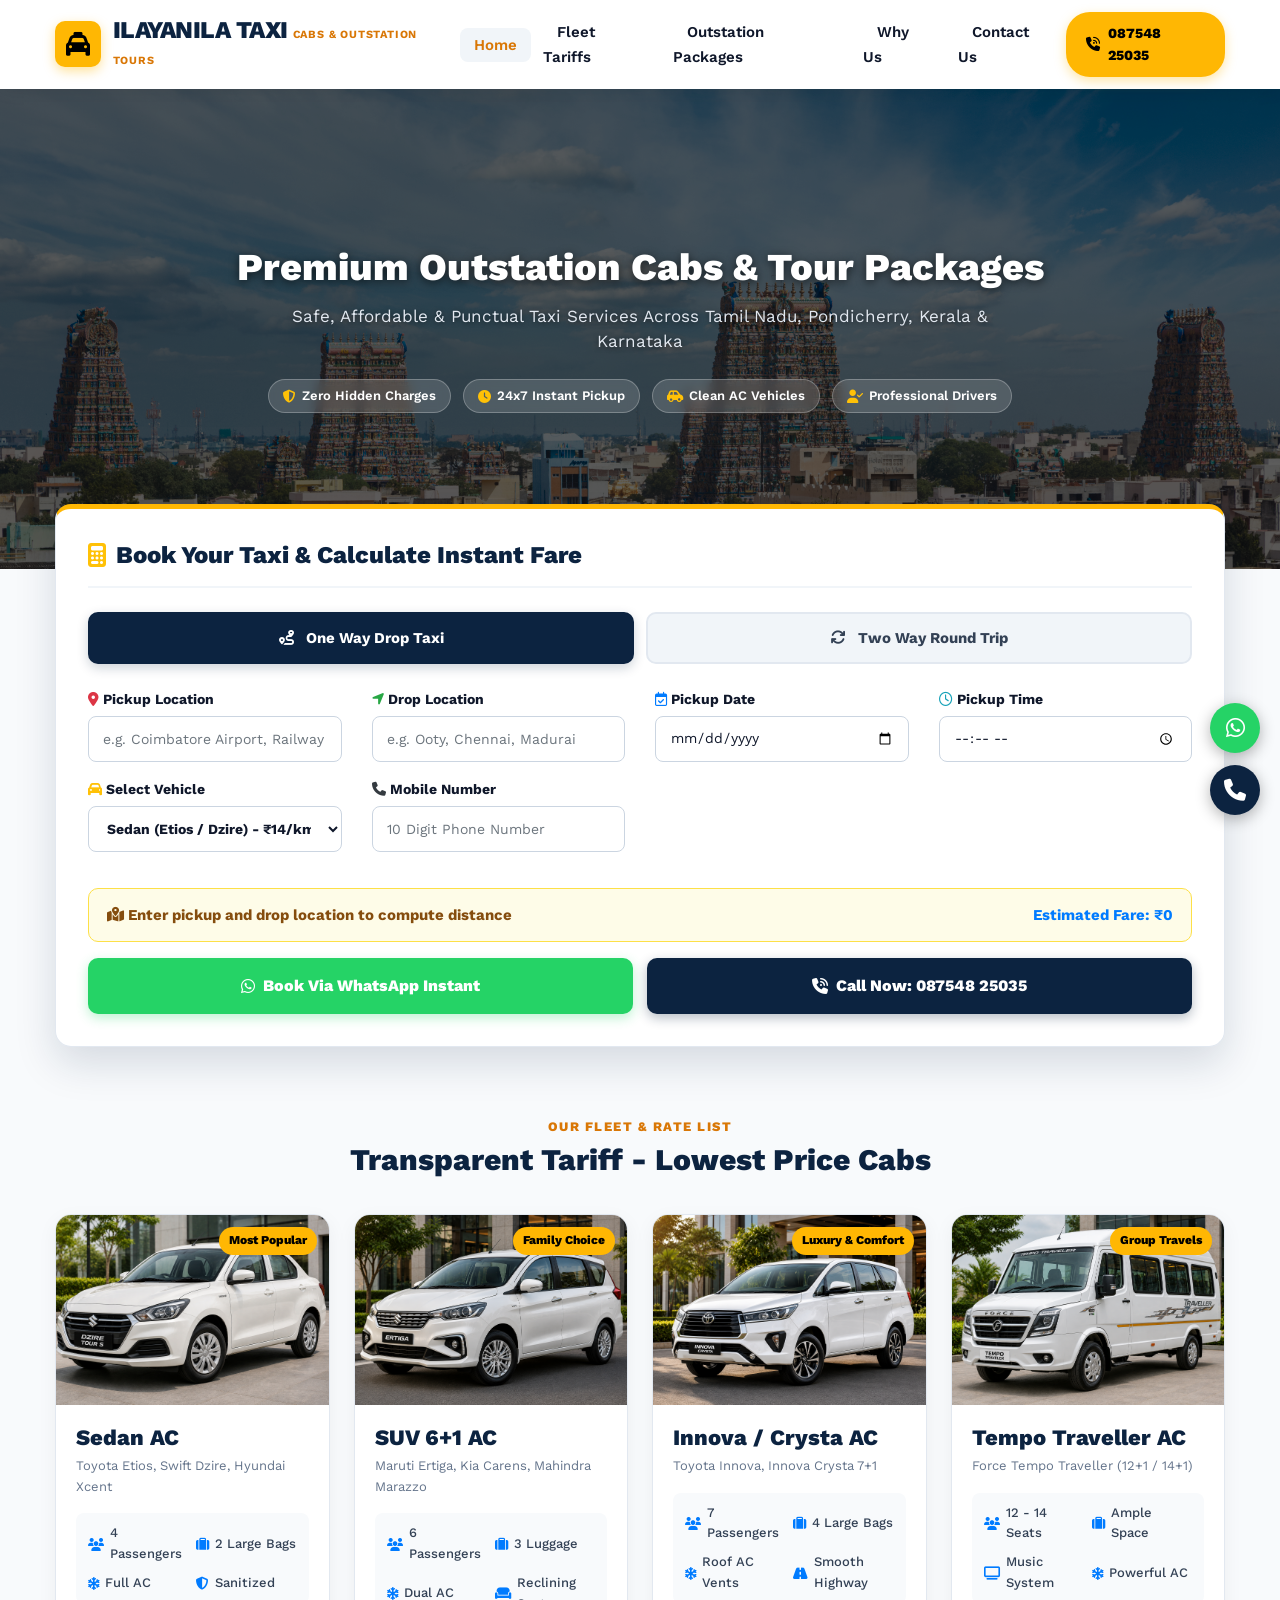
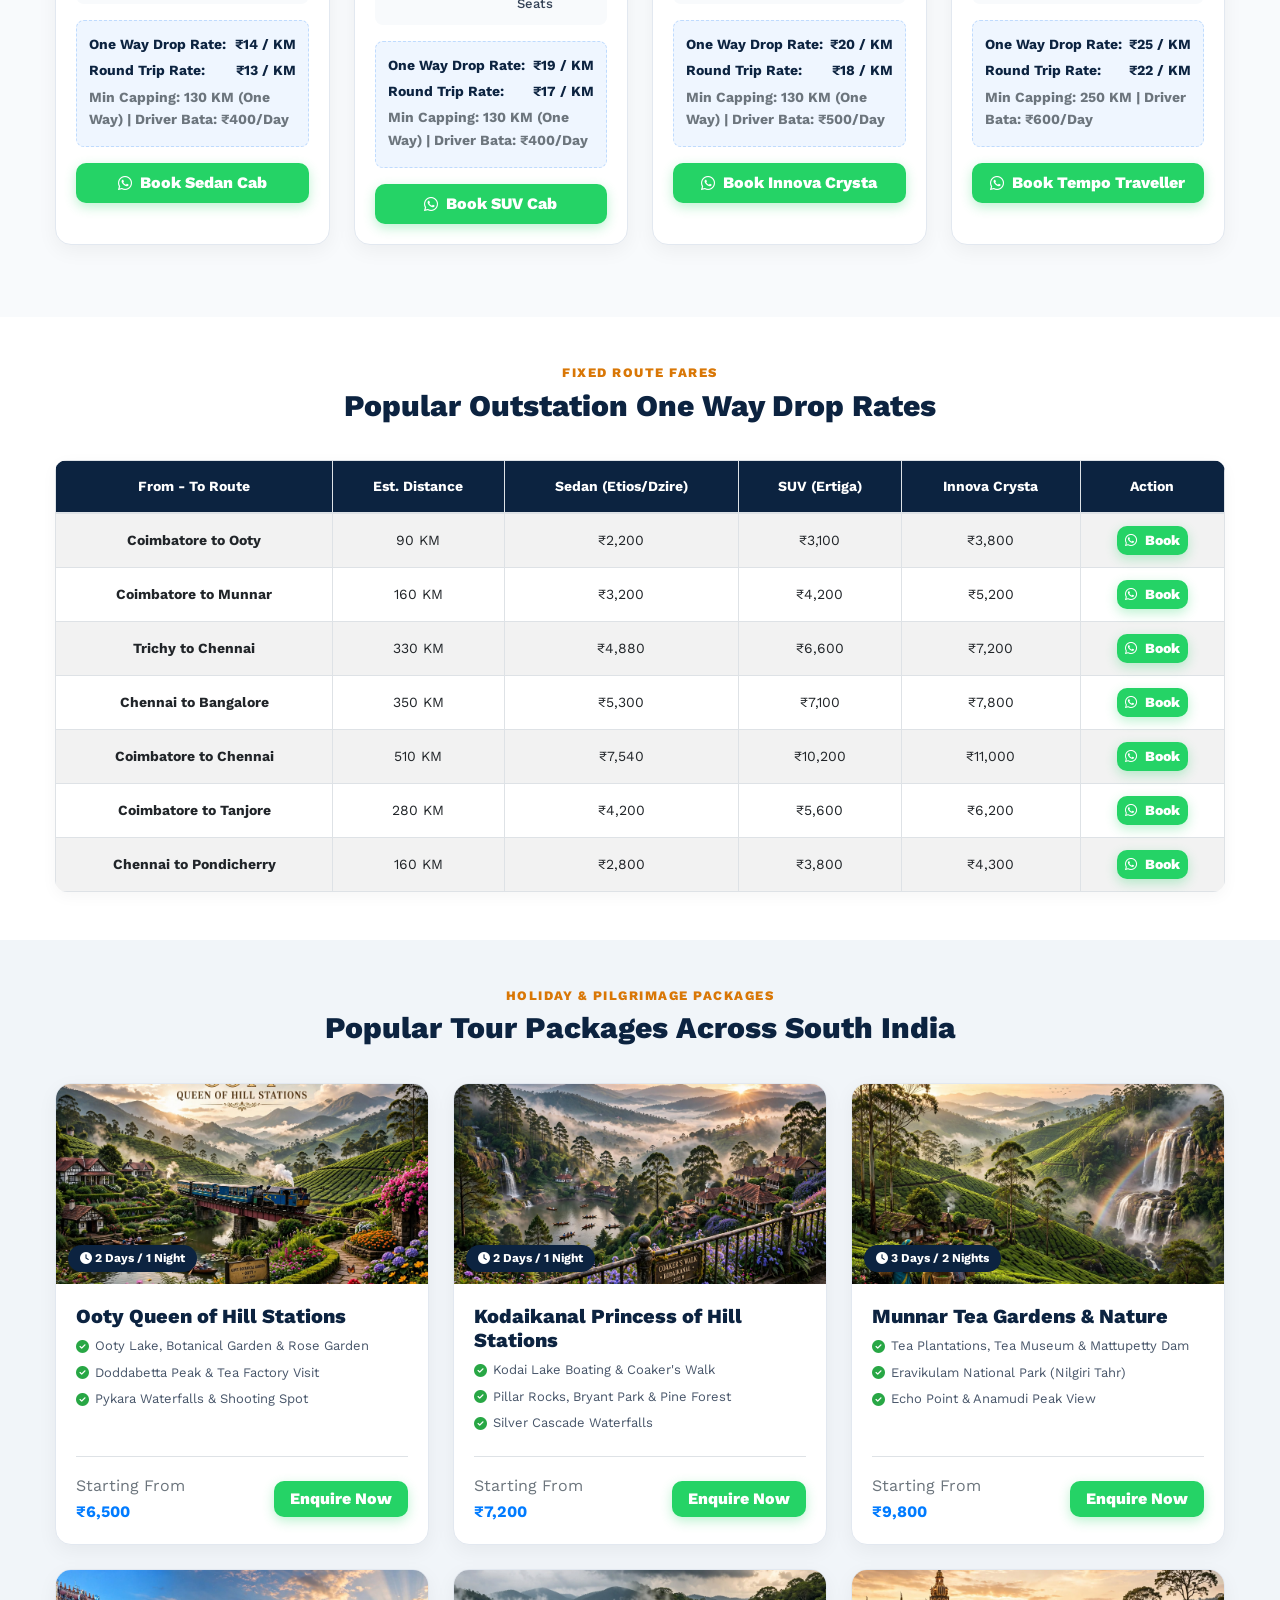
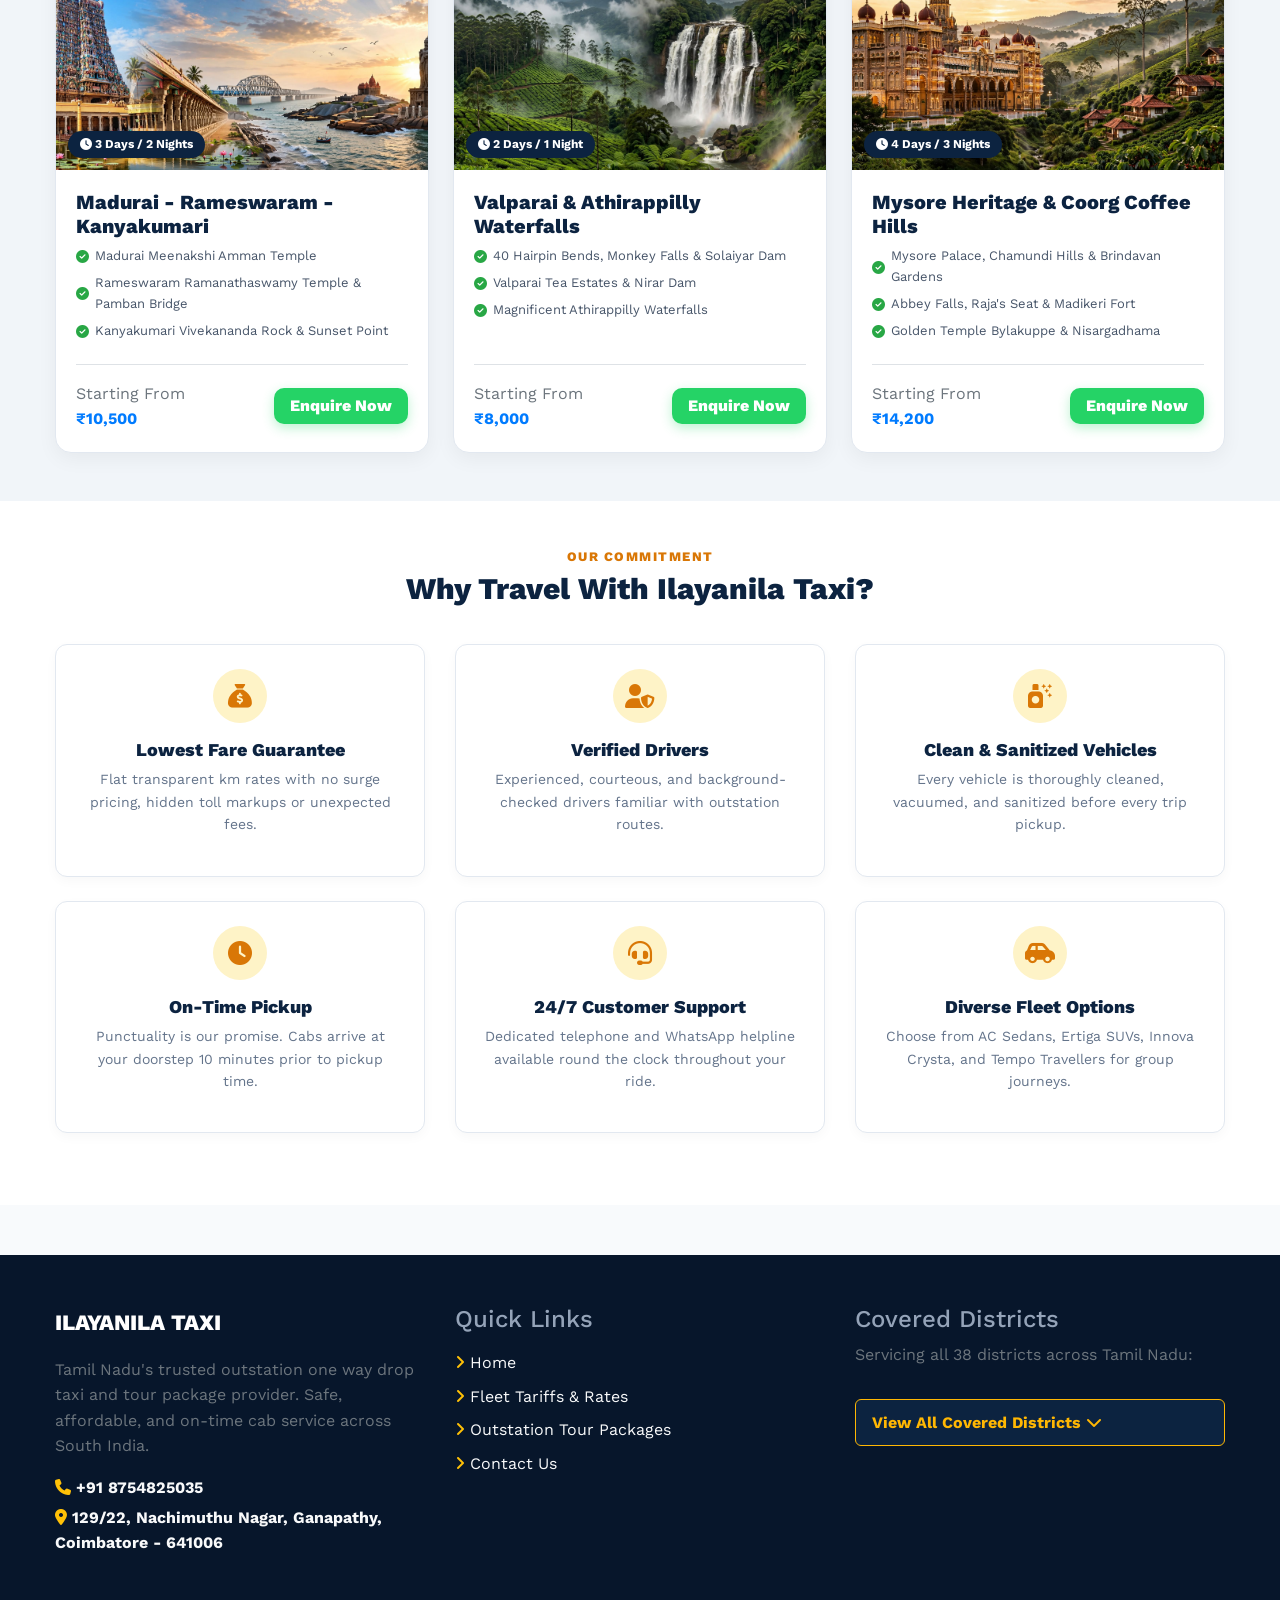
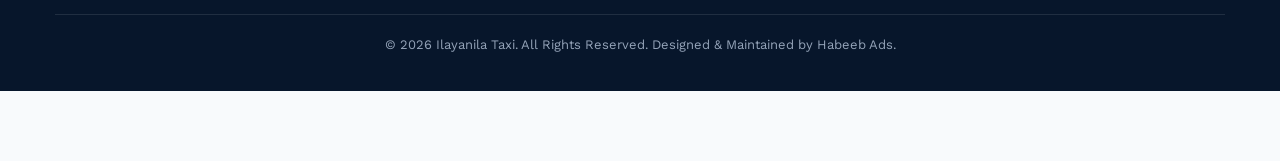
==== commit bd18da6e: "refactor: remove Coimbatore blog page and links Deleted the blog-coimbatore.html file and removed al" ====
--- a/index.html
+++ b/index.html
@@ -62,7 +62,6 @@
 <li class="current"><a href="index.html">Home</a></li>
 <li><a href="#tariff-sec">Fleet Tariffs</a></li>
 <li><a href="Destination.html">Outstation Packages</a></li>
-<li><a href="blog-coimbatore.html">Coimbatore Blog</a></li>
 <li><a href="#why-choose">Why Us</a></li>
 <li><a href="contact.html">Contact Us</a></li>
 </ul>
@@ -665,7 +664,6 @@
         <li class="mb-2"><a href="index.html"><i class="fa-solid fa-angle-right text-warning"></i> Home</a></li>
         <li class="mb-2"><a href="#tariff-sec"><i class="fa-solid fa-angle-right text-warning"></i> Fleet Tariffs & Rates</a></li>
         <li class="mb-2"><a href="Destination.html"><i class="fa-solid fa-angle-right text-warning"></i> Outstation Tour Packages</a></li>
-        <li class="mb-2"><a href="blog-coimbatore.html"><i class="fa-solid fa-angle-right text-warning"></i> Coimbatore History Blog</a></li>
         <li class="mb-2"><a href="contact.html"><i class="fa-solid fa-angle-right text-warning"></i> Contact Us</a></li>
       </ul>
     </div>
